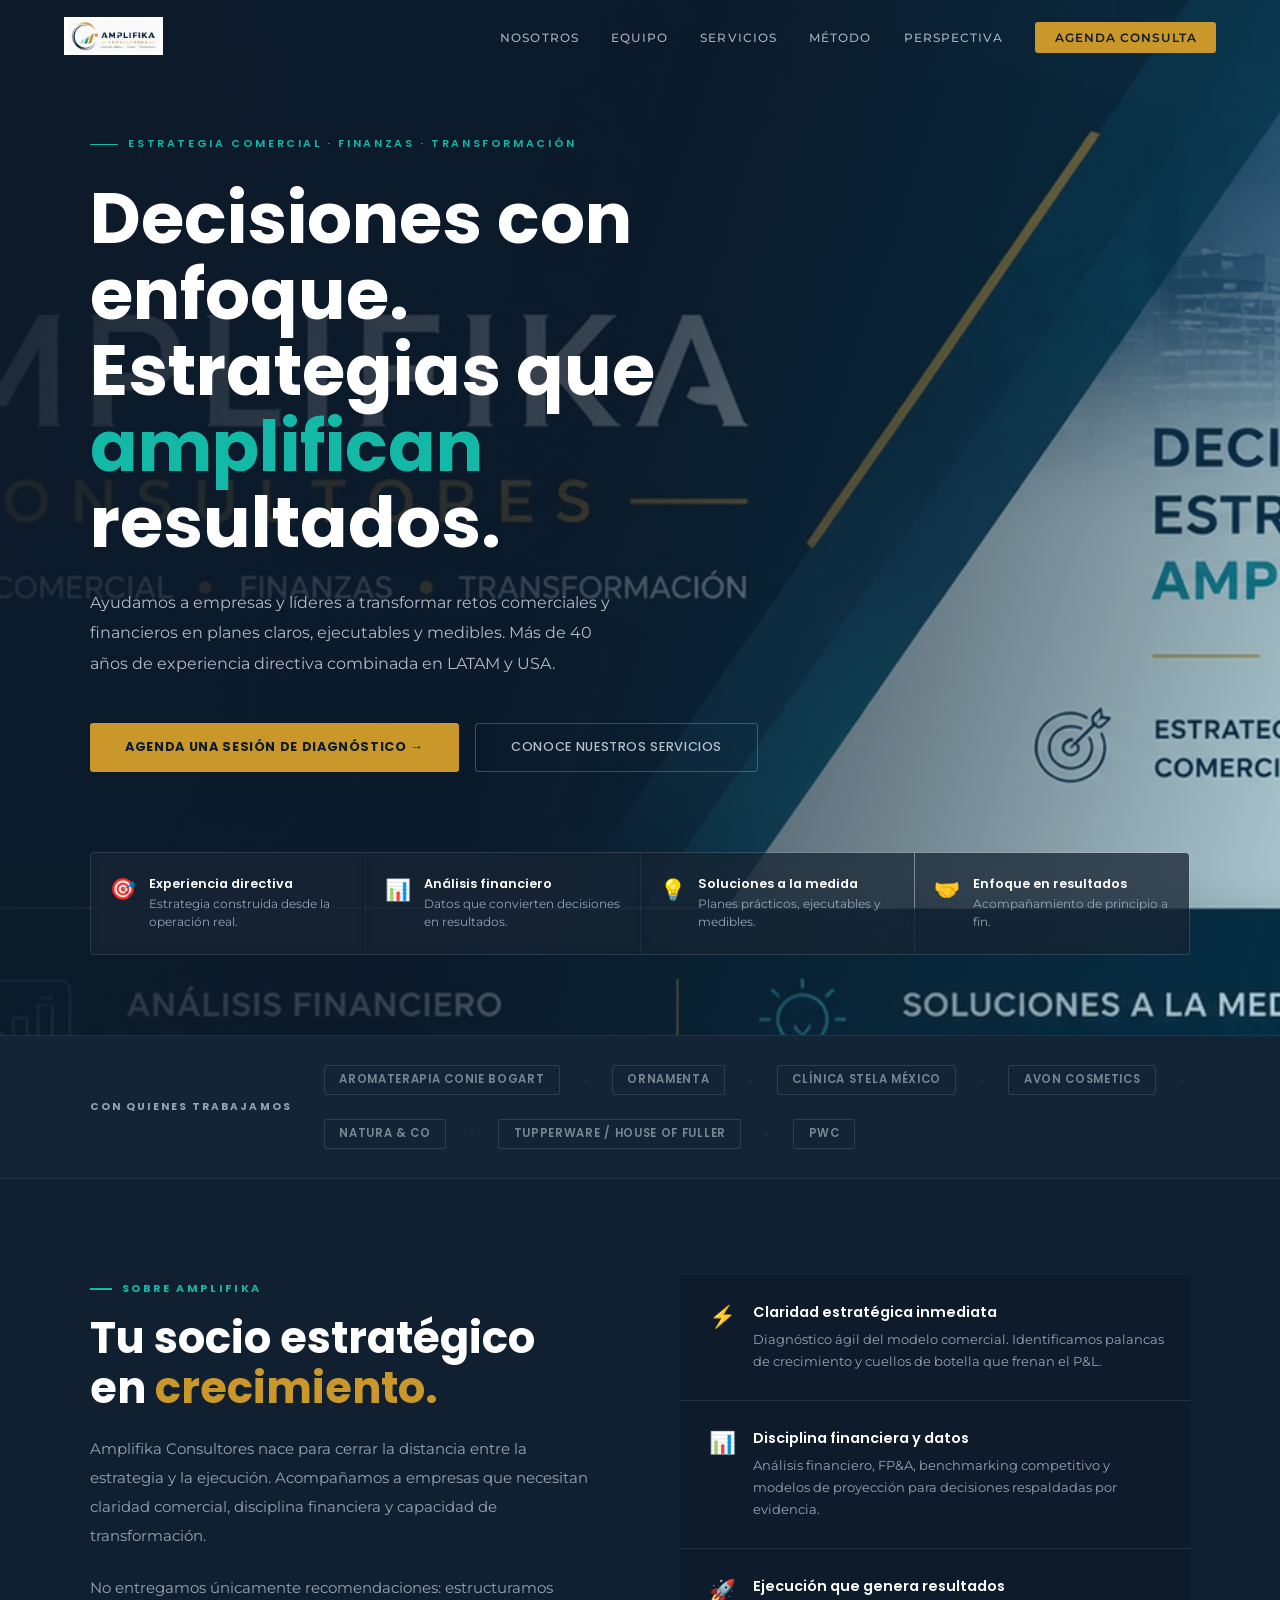
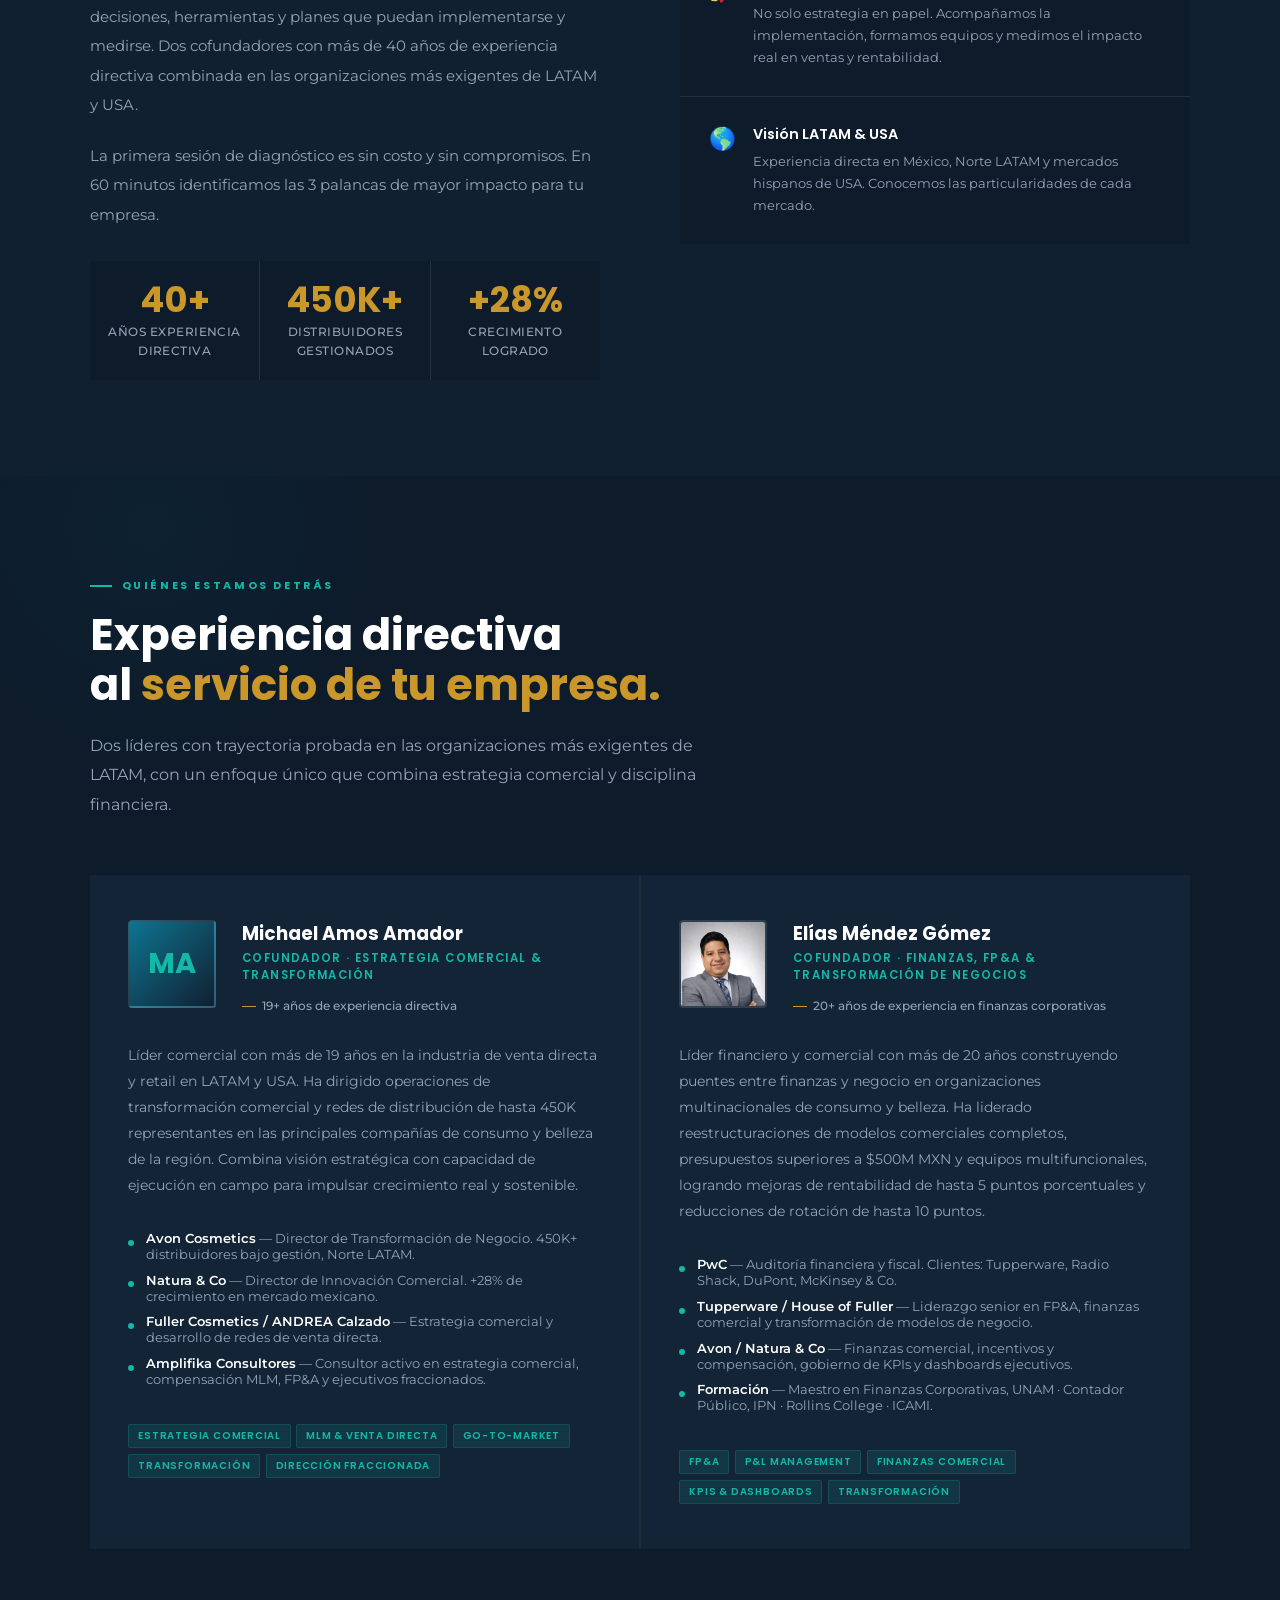
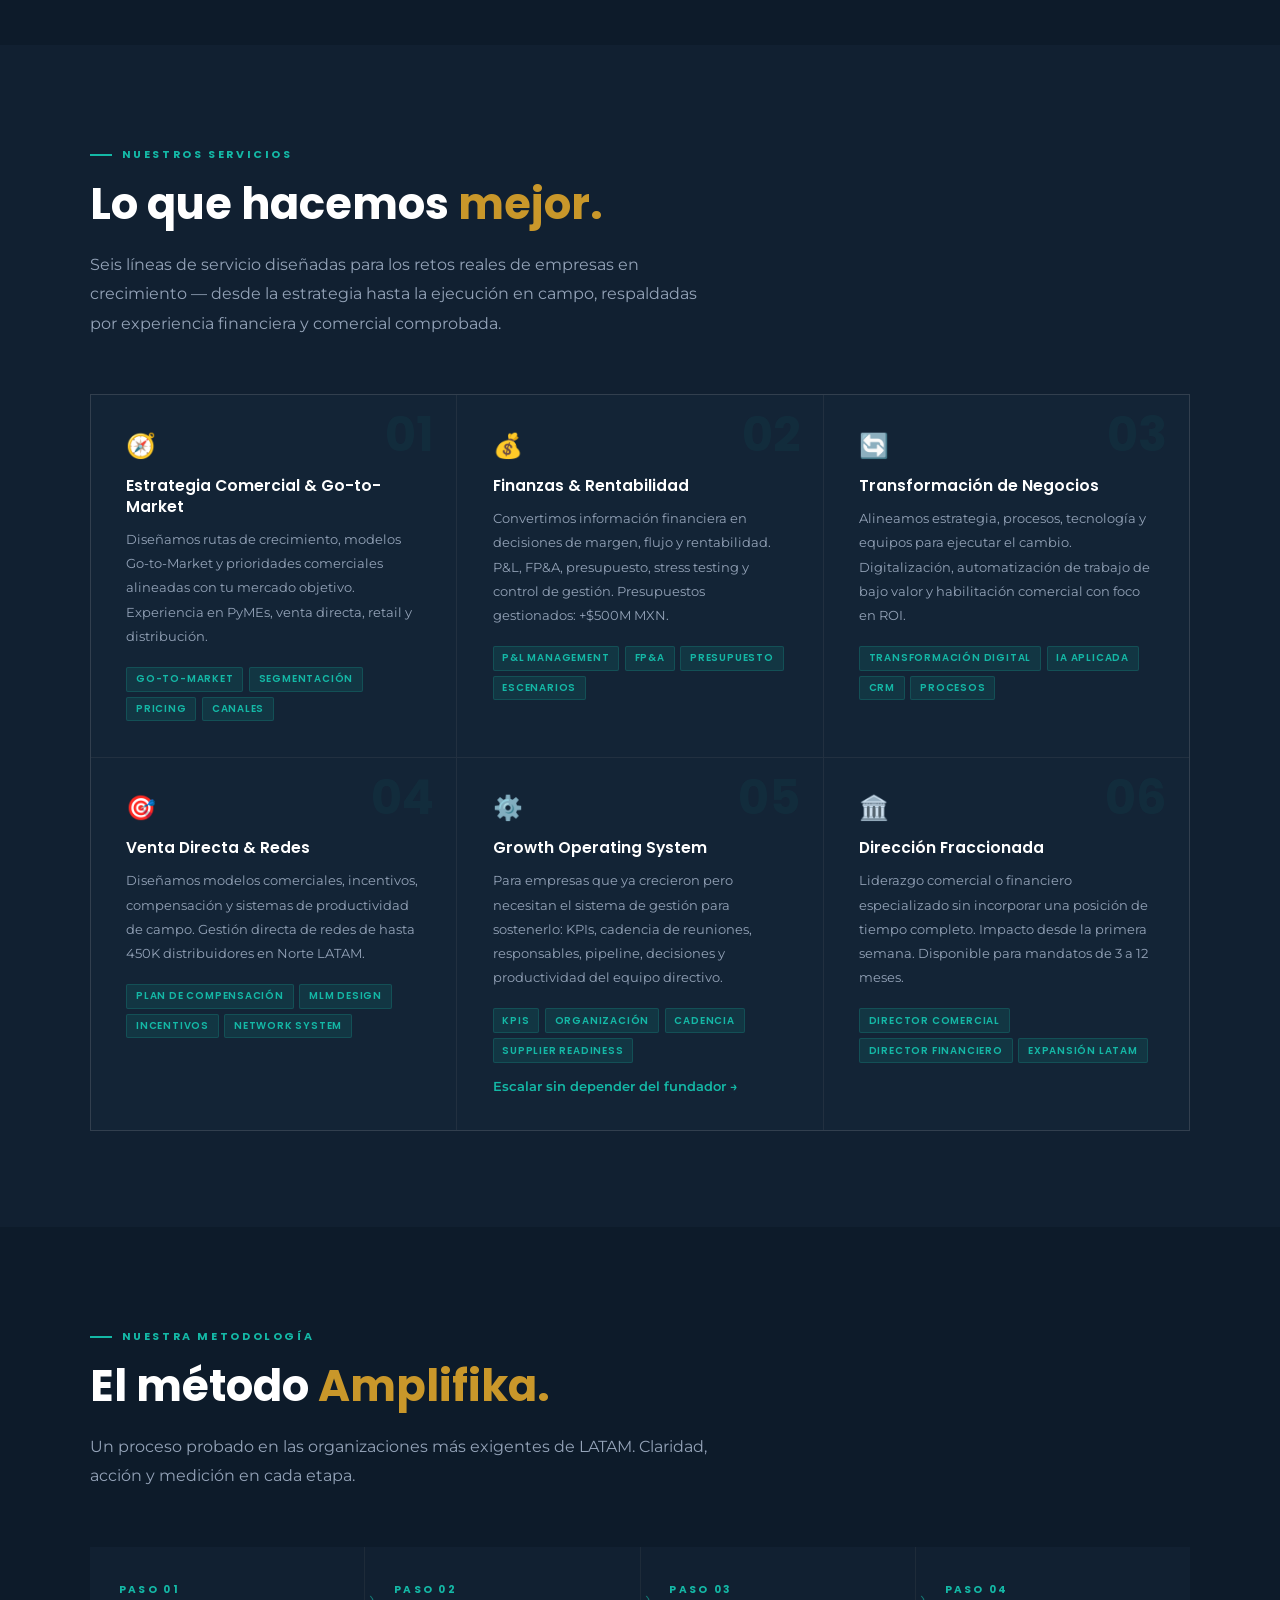
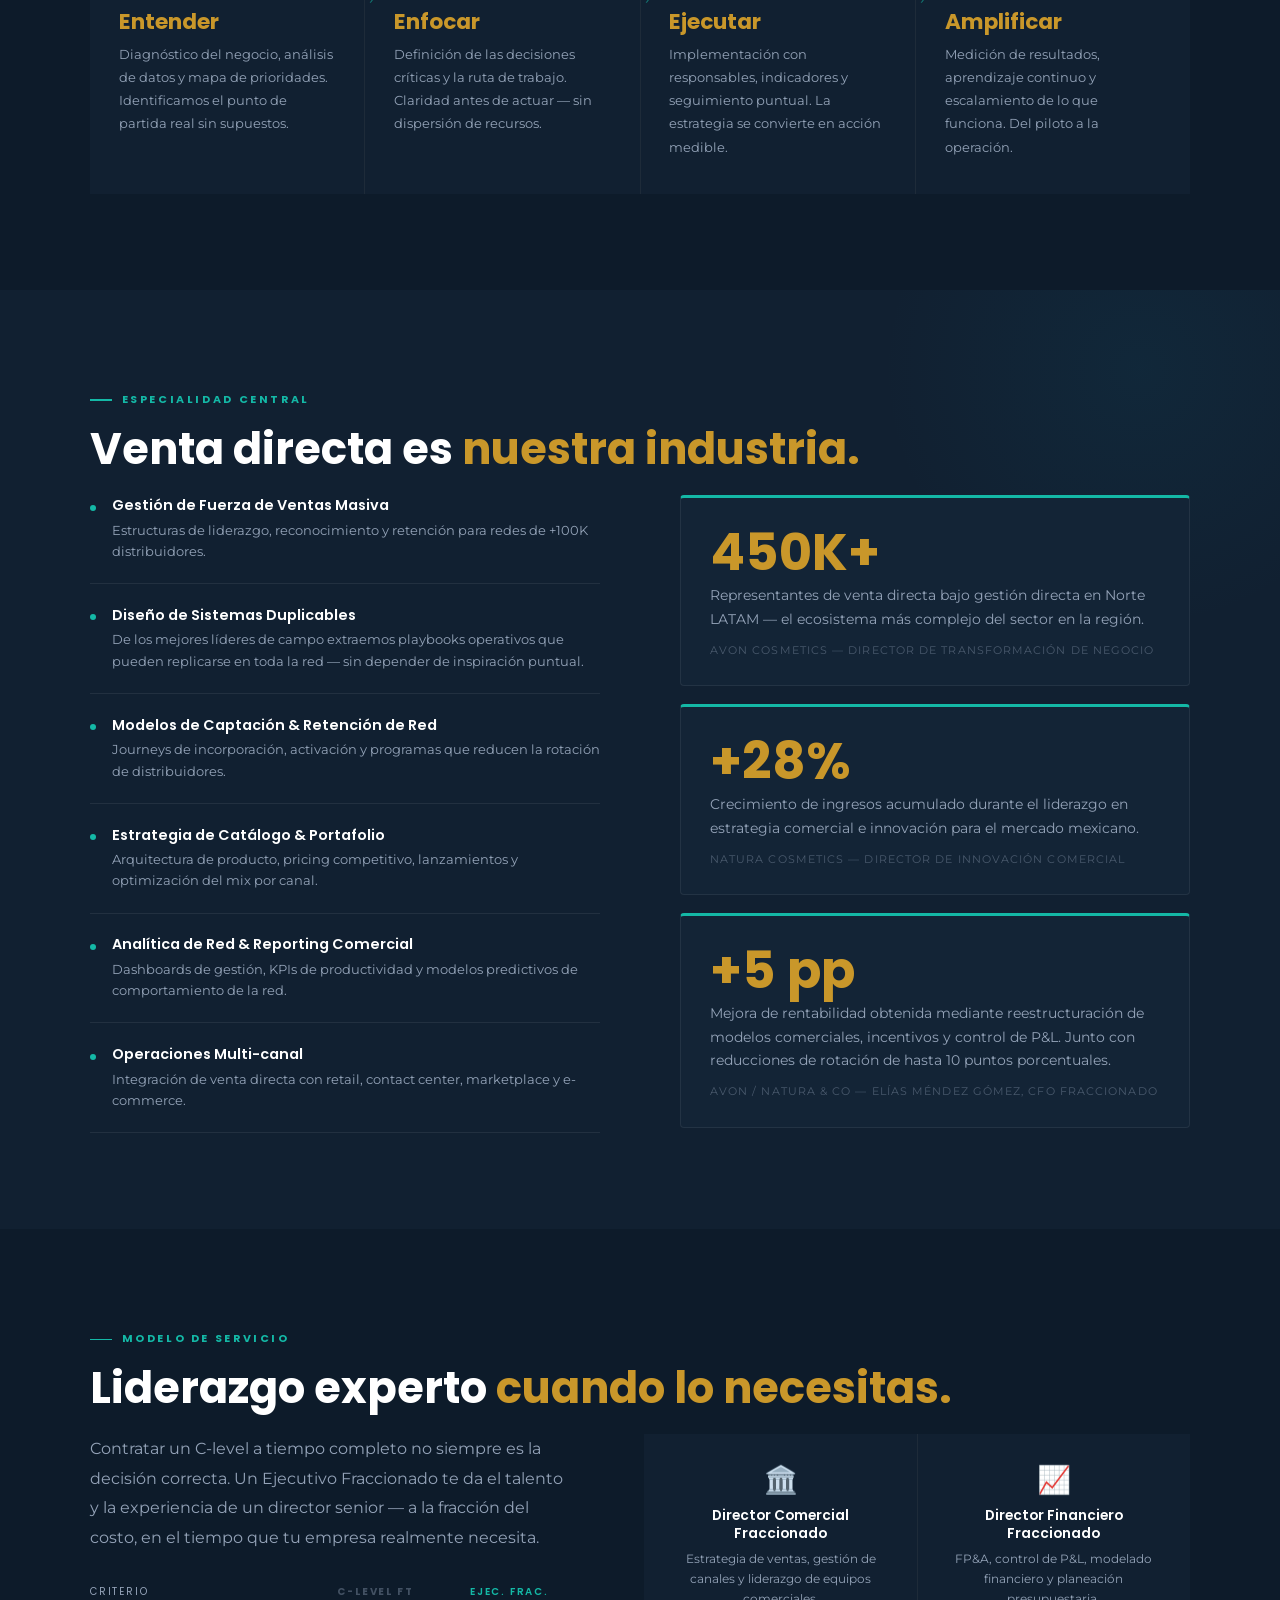
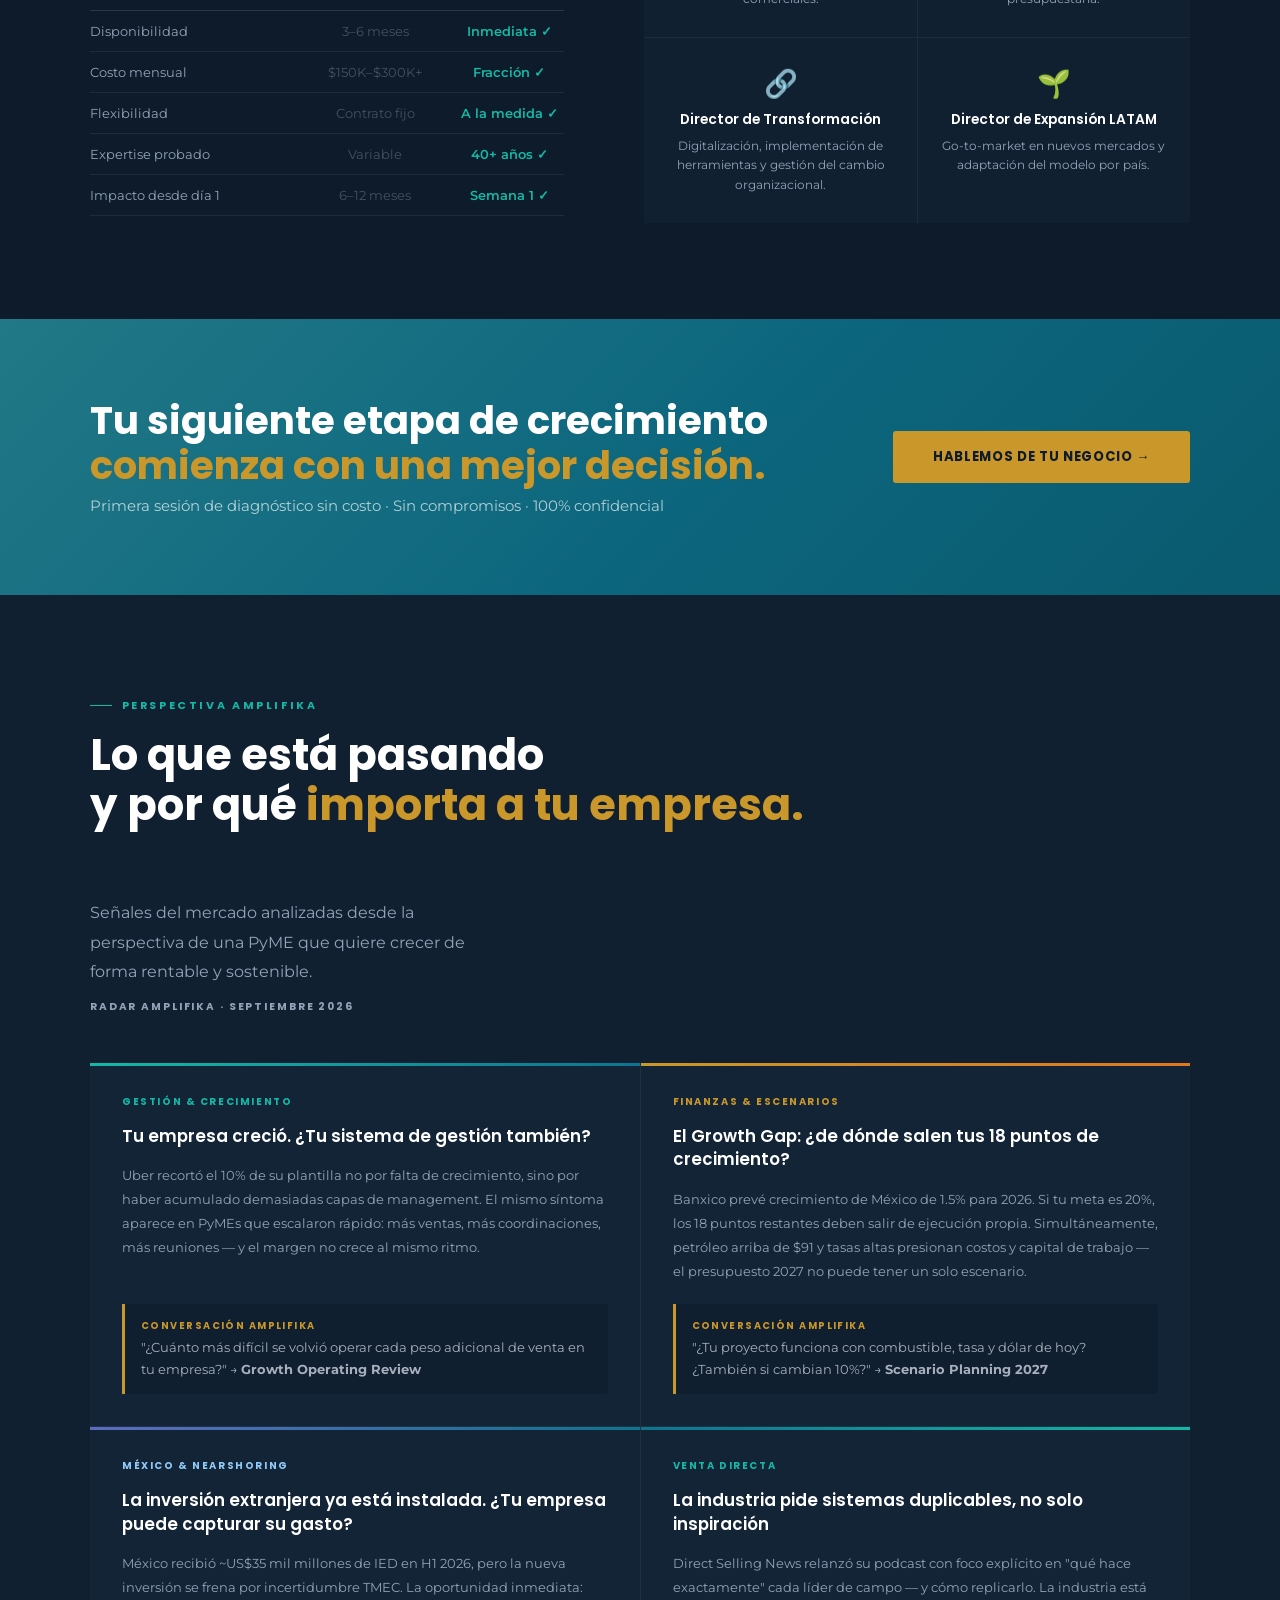
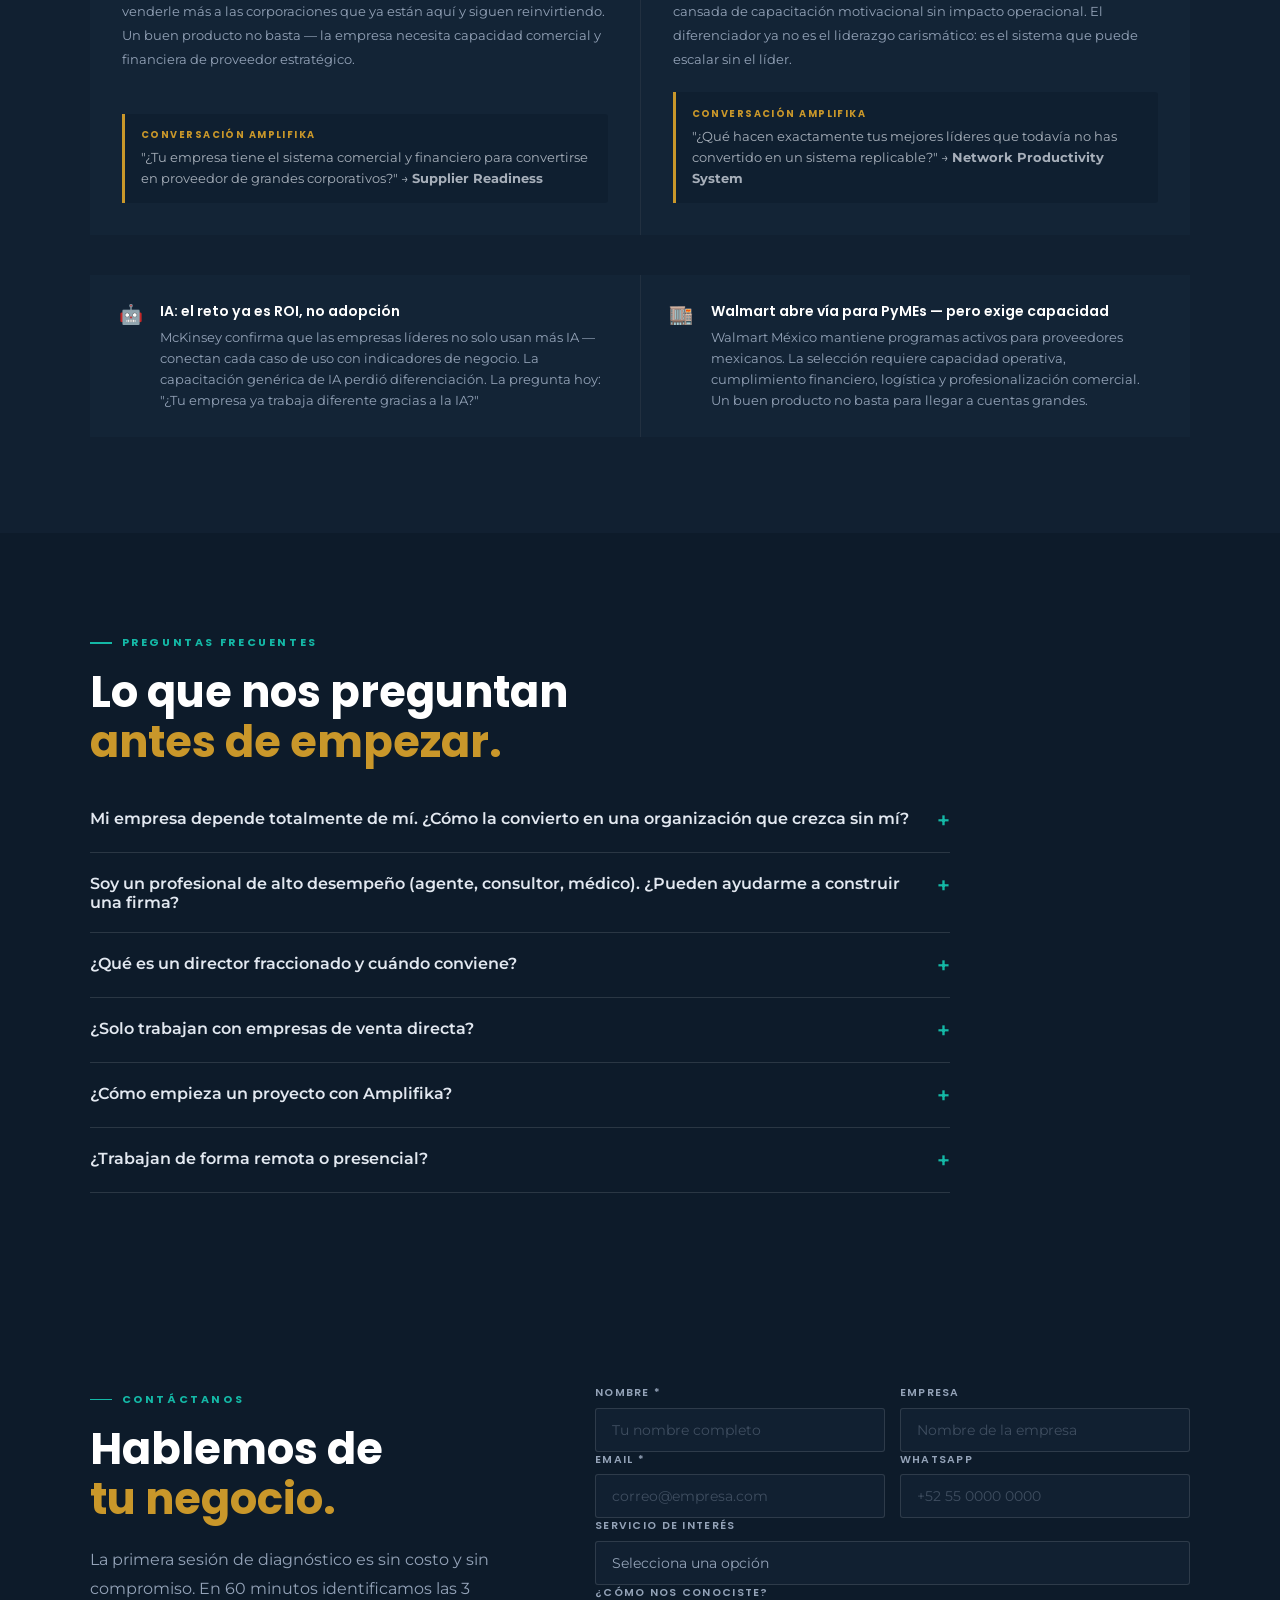
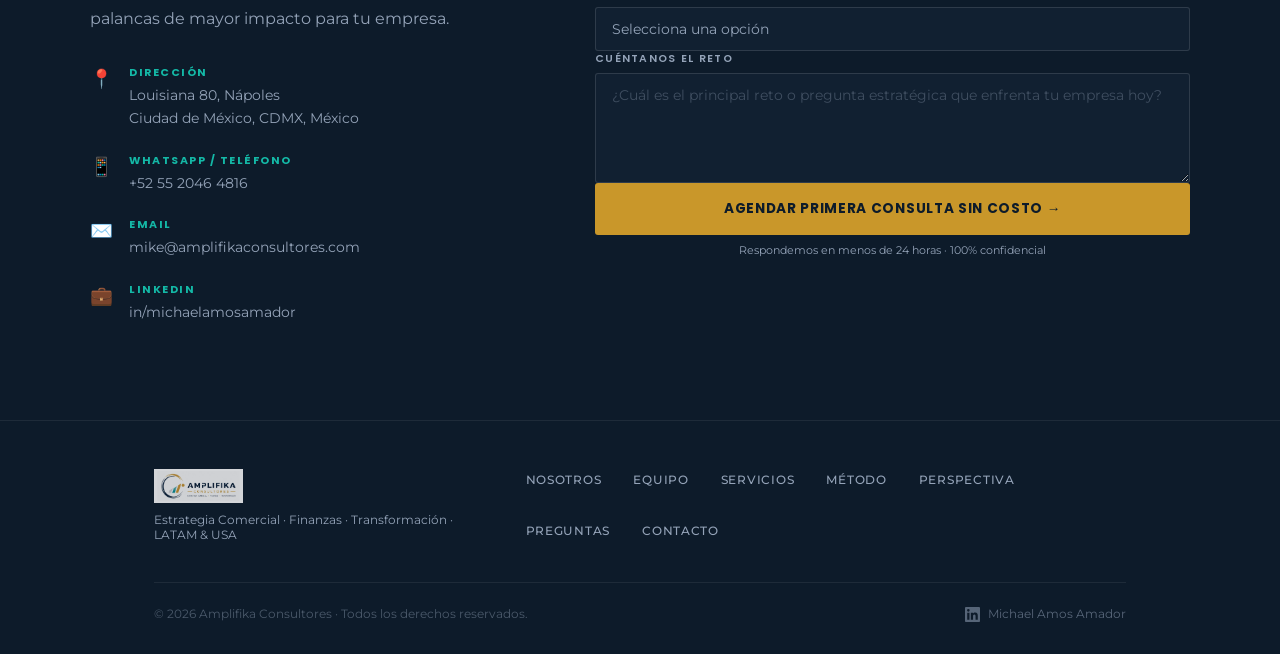
==== index.html @ b38654c3 "Página: escalar sin depender del fundador" ====
<!DOCTYPE html>
<html lang="es">
<head>
<meta charset="UTF-8">
<meta name="viewport" content="width=device-width, initial-scale=1.0">
<title>Amplifika Consultores | Estrategia comercial, finanzas y transformación</title>
<meta name="description" content="Consultoría de negocios para convertir retos comerciales y financieros en decisiones claras, planes ejecutables y resultados medibles. +40 años de experiencia directiva combinada.">
<meta name="author" content="Amplifika Consultores">
<link rel="canonical" href="https://www.amplifikate.com/">
<link rel="icon" type="image/x-icon" href="brand/favicon.ico">
<link rel="icon" type="image/png" sizes="32x32" href="brand/favicon-32.png">
<link rel="icon" type="image/png" sizes="48x48" href="brand/icon-48.png">
<link rel="apple-touch-icon" sizes="180x180" href="brand/icon-180.png">
<link rel="icon" type="image/png" sizes="192x192" href="brand/icon-192.png">
<link rel="icon" type="image/png" sizes="512x512" href="brand/icon-512.png">
<meta property="og:type" content="website">
<meta property="og:site_name" content="Amplifika Consultores">
<meta property="og:title" content="Amplifika Consultores | Estrategia comercial, finanzas y transformación">
<meta property="og:description" content="Consultoría de negocios para convertir retos comerciales y financieros en decisiones claras, planes ejecutables y resultados medibles.">
<meta property="og:url" content="https://www.amplifikate.com/">
<meta property="og:image" content="https://www.amplifikate.com/brand/og-amplifika-1200x630.jpg">
<meta property="og:image:width" content="1200">
<meta property="og:image:height" content="630">
<meta property="og:locale" content="es_MX">
<meta name="twitter:card" content="summary_large_image">
<meta name="twitter:title" content="Amplifika Consultores | Estrategia comercial, finanzas y transformación">
<meta name="twitter:description" content="Consultoría de negocios para convertir retos comerciales y financieros en decisiones claras, planes ejecutables y resultados medibles.">
<meta name="twitter:image" content="https://www.amplifikate.com/brand/social-share-amplifika-1200x627.jpg">
<link rel="preconnect" href="https://fonts.googleapis.com">
<link rel="preconnect" href="https://fonts.gstatic.com" crossorigin>
<link href="https://fonts.googleapis.com/css2?family=Poppins:wght@400;500;600;700&family=Montserrat:wght@300;400;500;600&display=swap" rel="stylesheet">

<style>
/* ══ VARIABLES ══ */
:root{
  --navy:#0D1B2A;--navy2:#112031;--card:#132436;
  --petroleo:#0E7490;--petroleo2:#0a5a6e;
  --turquesa:#14B8A6;--tdim:rgba(20,184,166,.12);
  --dorado:#C9972A;--dorado-l:#dba83a;
  --gris:#F1F5F9;--blanco:#FFFFFF;
  --text:#E2E8F0;--muted:#94A3B8;
  --border:rgba(255,255,255,.07);--border2:rgba(255,255,255,.12);
}

/* ══ RESET ══ */
*,*::before,*::after{margin:0;padding:0;box-sizing:border-box}
html{scroll-behavior:smooth}
body{font-family:'Montserrat',Arial,sans-serif;background:var(--navy);color:var(--text);overflow-x:hidden;-webkit-font-smoothing:antialiased}

/* ══ NAV ══ */
nav{position:fixed;top:0;left:0;right:0;z-index:100;padding:0 5%;display:flex;align-items:center;justify-content:space-between;height:72px;transition:background .4s,border-bottom .4s,box-shadow .4s}
nav.scrolled{background:rgba(13,27,42,.96);backdrop-filter:blur(14px);border-bottom:1px solid var(--border);box-shadow:0 4px 24px rgba(0,0,0,.25)}
.nav-logo{text-decoration:none;display:flex;align-items:center}
.nav-logo img{height:38px;width:auto;display:block}
.nav-links{display:flex;align-items:center;gap:2rem;list-style:none}
.nav-links a{color:rgba(226,232,240,.72);text-decoration:none;font-size:.75rem;font-weight:500;letter-spacing:.09em;text-transform:uppercase;transition:color .2s}
.nav-links a:hover,.nav-links a:focus{color:var(--turquesa);outline:none}
.nav-cta{background:var(--dorado)!important;color:var(--navy)!important;padding:.5rem 1.2rem!important;border-radius:3px;font-weight:600!important}
.nav-cta:hover{background:var(--dorado-l)!important;color:var(--navy)!important}
.hamburger{display:none;flex-direction:column;gap:5px;cursor:pointer;background:none;border:none;padding:6px}
.hamburger span{display:block;width:24px;height:1.5px;background:var(--text);transition:all .3s}
.mobile-menu{display:none;position:fixed;top:72px;left:0;right:0;background:rgba(13,27,42,.98);backdrop-filter:blur(16px);padding:1.5rem 5% 2rem;border-bottom:1px solid var(--border);z-index:99}
.mobile-menu.open{display:block}
.mobile-menu a{display:block;color:var(--muted);text-decoration:none;font-size:.85rem;letter-spacing:.08em;text-transform:uppercase;font-weight:500;padding:.9rem 0;border-bottom:1px solid var(--border);transition:color .2s}
.mobile-menu a:hover{color:var(--turquesa)}
.mobile-menu a.mcta{color:var(--turquesa);font-weight:600;border-bottom:none}

/* ══ HERO ══ */
#hero{min-height:100vh;display:flex;align-items:center;position:relative;overflow:hidden;padding:130px 5% 80px}
.hero-bg{position:absolute;inset:0;background-image:url('brand/hero-amplifika-1920x800.webp');background-size:cover;background-position:center 30%;background-repeat:no-repeat}
.hero-overlay{position:absolute;inset:0;background:linear-gradient(108deg,rgba(13,27,42,.95) 0%,rgba(13,27,42,.82) 45%,rgba(14,116,144,.28) 100%)}
.hero-content{position:relative;max-width:1100px;margin:0 auto;width:100%}
.hero-eyebrow{display:inline-flex;align-items:center;gap:.65rem;font-family:'Poppins',sans-serif;font-size:.68rem;font-weight:600;letter-spacing:.24em;text-transform:uppercase;color:var(--turquesa);margin-bottom:1.8rem;opacity:0;animation:fadeUp .8s .15s forwards}
.hero-eyebrow::before{content:'';display:block;width:28px;height:1.5px;background:var(--turquesa);flex-shrink:0}
h1{font-family:'Poppins',Arial,sans-serif;font-size:clamp(2.4rem,5.5vw,5.2rem);font-weight:700;line-height:1.08;color:var(--blanco);margin-bottom:1.6rem;max-width:800px;opacity:0;animation:fadeUp .9s .35s forwards}
h1 .accent{color:var(--turquesa)}
.hero-desc{max-width:540px;font-size:1.03rem;font-weight:400;color:rgba(226,232,240,.78);line-height:1.85;margin-bottom:2.8rem;opacity:0;animation:fadeUp .9s .55s forwards}
.hero-actions{display:flex;gap:1rem;flex-wrap:wrap;opacity:0;animation:fadeUp .9s .75s forwards}

/* ══ BOTONES ══ */
.btn-primary{display:inline-flex;align-items:center;gap:.4rem;background:var(--dorado);color:var(--navy);padding:.9rem 2.2rem;font-family:'Poppins',sans-serif;font-size:.8rem;font-weight:700;letter-spacing:.05em;text-transform:uppercase;text-decoration:none;border-radius:3px;border:none;cursor:pointer;transition:background .2s,transform .18s}
.btn-primary:hover,.btn-primary:focus{background:var(--dorado-l);transform:translateY(-2px);outline:none}
.btn-ghost{display:inline-flex;align-items:center;gap:.4rem;background:transparent;color:rgba(226,232,240,.8);padding:.9rem 2.2rem;font-family:'Poppins',sans-serif;font-size:.8rem;font-weight:500;letter-spacing:.05em;text-transform:uppercase;text-decoration:none;border:1px solid rgba(255,255,255,.22);border-radius:3px;transition:border-color .2s,color .2s,transform .18s}
.btn-ghost:hover,.btn-ghost:focus{border-color:var(--turquesa);color:var(--turquesa);transform:translateY(-2px);outline:none}

/* ══ VALUE STRIP ══ */
.value-strip{margin-top:5rem;display:grid;grid-template-columns:repeat(4,1fr);gap:1px;background:var(--border);border:1px solid var(--border);border-radius:4px;overflow:hidden;opacity:0;animation:fadeUp .9s .95s forwards}
.value-item{background:rgba(13,27,42,.72);backdrop-filter:blur(8px);padding:1.4rem 1.2rem;display:flex;align-items:flex-start;gap:.8rem}
.value-icon{font-size:1.3rem;flex-shrink:0;margin-top:1px}
.value-item h4{font-family:'Poppins',sans-serif;font-size:.8rem;font-weight:600;color:var(--blanco);margin-bottom:.2rem}
.value-item p{font-size:.73rem;font-weight:400;color:var(--muted);line-height:1.5}

/* ══ CLIENTS STRIP ══ */
.clients-strip{background:var(--card);border-top:1px solid var(--border);border-bottom:1px solid var(--border);padding:1.8rem 5%}
.clients-inner{max-width:1100px;margin:0 auto;display:flex;align-items:center;gap:2rem;flex-wrap:wrap}
.clients-label{font-family:'Poppins',sans-serif;font-size:.65rem;font-weight:700;letter-spacing:.2em;text-transform:uppercase;color:var(--muted);white-space:nowrap;flex-shrink:0}
.clients-list{display:flex;align-items:center;gap:1.5rem;flex-wrap:wrap;flex:1}
.client-chip{font-family:'Poppins',sans-serif;font-size:.72rem;font-weight:600;letter-spacing:.06em;color:rgba(226,232,240,.5);text-transform:uppercase;padding:.35rem .9rem;border:1px solid var(--border2);border-radius:2px;white-space:nowrap;transition:color .2s,border-color .2s}
.client-chip:hover{color:var(--turquesa);border-color:rgba(20,184,166,.4)}
.client-sep{color:var(--border2);flex-shrink:0}

/* ══ ANIMACIONES ══ */
@keyframes fadeUp{from{opacity:0;transform:translateY(22px)}to{opacity:1;transform:translateY(0)}}
.reveal{opacity:0;transform:translateY(18px);transition:opacity .65s ease,transform .65s ease}
.reveal.visible{opacity:1;transform:translateY(0)}
@media(prefers-reduced-motion:reduce){.reveal,h1,.hero-eyebrow,.hero-desc,.hero-actions,.value-strip{animation:none!important;opacity:1!important;transform:none!important;transition:none!important}}

/* ══ SECCIONES BASE ══ */
section{padding:6rem 5%}
.section-inner{max-width:1100px;margin:0 auto}
.section-label{display:inline-flex;align-items:center;gap:.6rem;font-family:'Poppins',sans-serif;font-size:.68rem;font-weight:700;letter-spacing:.24em;text-transform:uppercase;color:var(--turquesa);margin-bottom:1rem}
.section-label::before{content:'';display:block;width:22px;height:1.5px;background:var(--turquesa);flex-shrink:0}
h2{font-family:'Poppins',Arial,sans-serif;font-size:clamp(1.9rem,3.4vw,2.9rem);font-weight:700;color:var(--blanco);line-height:1.15;margin-bottom:1.3rem}
h2 em{font-style:normal;color:var(--dorado)}
h2 .accent{color:var(--turquesa)}
.section-intro{font-size:.97rem;font-weight:400;color:var(--muted);line-height:1.9;max-width:620px;margin-bottom:3.5rem}

/* ══ NOSOTROS ══ */
#nosotros{background:var(--navy2)}
.nosotros-grid{display:grid;grid-template-columns:1fr 1fr;gap:5rem;align-items:start}
.nosotros-left p{font-size:.96rem;font-weight:400;color:var(--muted);line-height:1.9;margin-bottom:1.4rem}
.stat-row{display:grid;grid-template-columns:repeat(3,1fr);gap:1px;background:var(--border);margin-top:2rem}
.stat-box{background:var(--navy);padding:1.3rem 1.1rem;text-align:center}
.stat-num{font-family:'Poppins',sans-serif;font-size:2.2rem;font-weight:700;color:var(--dorado);line-height:1;display:block;margin-bottom:.25rem}
.stat-desc{font-size:.73rem;font-weight:500;color:var(--muted);letter-spacing:.04em;text-transform:uppercase}
.nosotros-right{display:flex;flex-direction:column;gap:1px;background:var(--border)}
.pillar{background:var(--navy);padding:1.7rem 1.6rem;display:flex;gap:1.1rem;align-items:flex-start;transition:background .2s;border-left:3px solid transparent}
.pillar:hover{background:rgba(14,116,144,.07);border-left-color:var(--turquesa)}
.pillar-icon{font-size:1.35rem;flex-shrink:0;margin-top:1px}
.pillar h4{font-family:'Poppins',sans-serif;font-size:.9rem;font-weight:600;color:var(--blanco);margin-bottom:.3rem}
.pillar p{font-size:.82rem;font-weight:400;color:var(--muted);line-height:1.7}

/* ══ EQUIPO ══ */
#equipo{background:var(--navy);position:relative;overflow:hidden}
#equipo::before{content:'';position:absolute;top:-200px;left:-100px;width:500px;height:500px;background:radial-gradient(circle,rgba(14,116,144,.07) 0%,transparent 70%);pointer-events:none}
.equipo-grid{display:grid;grid-template-columns:1fr 1fr;gap:2px;background:var(--border)}
.founder-card{background:var(--card);padding:2.8rem 2.4rem;display:flex;flex-direction:column;gap:1.8rem;transition:background .3s}
.founder-card:hover{background:rgba(14,116,144,.06)}
.founder-top{display:flex;gap:1.6rem;align-items:flex-start}
.founder-photo{width:88px;height:88px;border-radius:4px;object-fit:cover;object-position:top center;flex-shrink:0;border:2px solid var(--border2)}
.founder-initials{width:88px;height:88px;border-radius:4px;flex-shrink:0;background:linear-gradient(135deg,var(--petroleo),var(--navy2));display:flex;align-items:center;justify-content:center;font-family:'Poppins',sans-serif;font-size:1.8rem;font-weight:700;color:var(--turquesa);border:2px solid var(--border2)}
.founder-id h3{font-family:'Poppins',sans-serif;font-size:1.15rem;font-weight:700;color:var(--blanco);margin-bottom:.2rem}
.founder-title{font-family:'Poppins',sans-serif;font-size:.72rem;font-weight:600;letter-spacing:.12em;text-transform:uppercase;color:var(--turquesa);margin-bottom:.5rem;display:block}
.founder-yrs{display:inline-flex;align-items:center;gap:.4rem;font-size:.73rem;font-weight:500;color:var(--muted)}
.founder-yrs::before{content:'';display:block;width:14px;height:1.5px;background:var(--dorado)}
.founder-bio{font-size:.88rem;font-weight:400;color:var(--muted);line-height:1.85}
.founder-tags{display:flex;flex-wrap:wrap;gap:.35rem}
.founder-exp{display:flex;flex-direction:column;gap:.6rem;margin-top:.2rem}
.exp-item{display:flex;align-items:flex-start;gap:.7rem;font-size:.82rem;color:var(--muted)}
.exp-dot{width:5px;height:5px;background:var(--turquesa);border-radius:50%;flex-shrink:0;margin-top:.45rem}
.exp-item strong{color:var(--blanco);font-weight:600}

/* ══ SERVICIOS ══ */
#servicios{background:var(--navy2)}
.servicios-grid{display:grid;grid-template-columns:repeat(3,1fr);gap:1px;background:var(--border);border:1px solid var(--border)}
.servicio-card{background:var(--card);padding:2.2rem;position:relative;overflow:hidden;transition:background .3s}
.servicio-card::after{content:'';position:absolute;bottom:0;left:0;width:100%;height:3px;background:linear-gradient(90deg,var(--petroleo),var(--turquesa));transform:scaleX(0);transform-origin:left;transition:transform .35s}
.servicio-card:hover{background:rgba(14,116,144,.06)}
.servicio-card:hover::after{transform:scaleX(1)}
.servicio-num{font-family:'Poppins',sans-serif;font-size:3rem;font-weight:700;color:rgba(20,184,166,.06);line-height:1;position:absolute;top:1rem;right:1.4rem;user-select:none}
.servicio-icon{font-size:1.5rem;margin-bottom:1rem}
.servicio-card h3{font-family:'Poppins',sans-serif;font-size:.97rem;font-weight:600;color:var(--blanco);margin-bottom:.6rem;line-height:1.35}
.servicio-card p{font-size:.84rem;font-weight:400;color:var(--muted);line-height:1.8;margin-bottom:1.2rem}
.servicio-tags{display:flex;flex-wrap:wrap;gap:.35rem}
.tag{font-family:'Poppins',sans-serif;font-size:.62rem;font-weight:600;letter-spacing:.08em;text-transform:uppercase;padding:.26rem .55rem;background:var(--tdim);border:1px solid rgba(20,184,166,.2);color:var(--turquesa);border-radius:2px}
.servicio-card.diff{background:rgba(14,116,144,.07);border:1px solid rgba(20,184,166,.18);display:flex;flex-direction:column;justify-content:center}
.servicio-card.diff h3{color:var(--turquesa);font-size:1.05rem}

/* ══ MÉTODO ══ */
#metodo{background:var(--navy)}
.metodo-steps{display:grid;grid-template-columns:repeat(4,1fr);gap:1px;background:var(--border);margin-top:.5rem}
.metodo-step{background:var(--navy2);padding:2.2rem 1.8rem;position:relative;transition:background .3s}
.metodo-step:hover{background:rgba(14,116,144,.07)}
.step-num{font-family:'Poppins',sans-serif;font-size:.65rem;font-weight:700;letter-spacing:.22em;color:var(--turquesa);text-transform:uppercase;margin-bottom:.75rem}
.metodo-step h3{font-family:'Poppins',sans-serif;font-size:1.35rem;font-weight:700;color:var(--dorado);margin-bottom:.55rem;line-height:1.1}
.metodo-step p{font-size:.83rem;font-weight:400;color:var(--muted);line-height:1.75}
.step-arrow{position:absolute;top:2.5rem;right:-10px;color:var(--turquesa);font-size:1.1rem;opacity:.6;z-index:1}
.metodo-step:last-child .step-arrow{display:none}

/* ══ VENTA DIRECTA ══ */
#venta-directa{background:var(--navy2);position:relative;overflow:hidden}
#venta-directa::before{content:'';position:absolute;top:-180px;right:-120px;width:520px;height:520px;background:radial-gradient(circle,rgba(14,116,144,.09) 0%,transparent 70%);pointer-events:none}
.vd-grid{display:grid;grid-template-columns:1fr 1fr;gap:5rem;align-items:start}
.vd-item{display:flex;align-items:flex-start;gap:1rem;padding:1.3rem 0;border-bottom:1px solid var(--border);transition:padding-left .2s}
.vd-item:hover{padding-left:.5rem}
.vd-item:first-child{padding-top:0}
.vd-dot{width:6px;height:6px;background:var(--turquesa);border-radius:50%;flex-shrink:0;margin-top:.6rem}
.vd-item h4{font-family:'Poppins',sans-serif;font-size:.9rem;font-weight:600;color:var(--blanco);margin-bottom:.22rem}
.vd-item p{font-size:.81rem;font-weight:400;color:var(--muted);line-height:1.65}
.vd-right{display:flex;flex-direction:column;gap:1.1rem}
.highlight-card{background:var(--card);border:1px solid var(--border);border-top:3px solid var(--turquesa);border-radius:4px;padding:1.8rem}
.highlight-card .big-num{font-family:'Poppins',sans-serif;font-size:3.2rem;font-weight:700;color:var(--dorado);line-height:1;display:block;margin-bottom:.4rem}
.highlight-card p{font-size:.85rem;font-weight:400;color:var(--muted);line-height:1.7}
.highlight-card .source{font-size:.68rem;letter-spacing:.1em;text-transform:uppercase;color:rgba(148,163,184,.42);margin-top:.75rem;display:block}

/* ══ FRACCIONADOS ══ */
#fraccionados{background:var(--navy)}
.frac-grid{display:grid;grid-template-columns:1fr 1.15fr;gap:5rem;align-items:start}
.frac-comparison{margin-top:2rem}
.comp-header{display:flex;align-items:center;padding-bottom:.6rem;border-bottom:1px solid var(--border2);font-family:'Poppins',sans-serif;font-size:.63rem;font-weight:700;letter-spacing:.18em;text-transform:uppercase;color:var(--muted)}
.comp-row{display:flex;align-items:center;padding:.75rem 0;border-bottom:1px solid var(--border);font-size:.82rem}
.comp-label{flex:1;color:var(--muted);font-weight:400}
.comp-header .comp-label{flex:1}
.comp-val{display:flex;gap:1.5rem}
.comp-val span:first-child{color:rgba(148,163,184,.4);width:110px;text-align:center}
.comp-val span:last-child{color:var(--turquesa);width:110px;text-align:center;font-weight:600}
.frac-cards{display:grid;grid-template-columns:1fr 1fr;gap:1px;background:var(--border)}
.frac-card{background:var(--navy2);padding:1.8rem 1.3rem;text-align:center;transition:background .2s}
.frac-card:hover{background:rgba(14,116,144,.07)}
.frac-icon{font-size:1.7rem;margin-bottom:.7rem;display:block}
.frac-card h4{font-family:'Poppins',sans-serif;font-size:.86rem;font-weight:600;color:var(--blanco);margin-bottom:.4rem;line-height:1.3}
.frac-card p{font-size:.77rem;font-weight:400;color:var(--muted);line-height:1.6}

/* ══ CTA BANNER ══ */
#cta{background:linear-gradient(135deg,var(--petroleo) 0%,var(--petroleo2) 100%);padding:5rem 5%;position:relative;overflow:hidden}
#cta::before{content:'';position:absolute;inset:0;background:linear-gradient(135deg,rgba(201,151,42,.1) 0%,transparent 55%)}
.cta-inner{max-width:1100px;margin:0 auto;display:flex;align-items:center;justify-content:space-between;gap:3rem;position:relative}
.cta-text h2{font-size:clamp(1.55rem,3vw,2.45rem);margin-bottom:.6rem;color:var(--blanco)}
.cta-text p{font-size:.91rem;font-weight:400;color:rgba(255,255,255,.68)}

/* ══ PERSPECTIVA DEL MERCADO ══ */
#perspectiva{background:var(--navy2)}
.perspectiva-intro{display:flex;align-items:flex-start;justify-content:space-between;gap:3rem;margin-bottom:3rem;flex-wrap:wrap}
.perspectiva-date{font-family:'Poppins',sans-serif;font-size:.65rem;font-weight:700;letter-spacing:.18em;text-transform:uppercase;color:var(--muted);margin-top:.3rem}
.radar-grid{display:grid;grid-template-columns:repeat(2,1fr);gap:1px;background:var(--border)}
.radar-card{background:var(--card);padding:2rem;display:flex;flex-direction:column;gap:1rem;transition:background .2s;position:relative;overflow:hidden}
.radar-card:hover{background:rgba(14,116,144,.06)}
.radar-card::before{content:'';position:absolute;top:0;left:0;width:100%;height:3px}
.radar-card.theme-crecimiento::before{background:linear-gradient(90deg,var(--turquesa),var(--petroleo))}
.radar-card.theme-finanzas::before{background:linear-gradient(90deg,var(--dorado),#e07820)}
.radar-card.theme-mexico::before{background:linear-gradient(90deg,#5c6bc0,var(--petroleo))}
.radar-card.theme-directa::before{background:linear-gradient(90deg,var(--petroleo),var(--turquesa))}
.radar-tag{font-family:'Poppins',sans-serif;font-size:.62rem;font-weight:700;letter-spacing:.16em;text-transform:uppercase;display:block}
.radar-card.theme-crecimiento .radar-tag{color:var(--turquesa)}
.radar-card.theme-finanzas .radar-tag{color:var(--dorado)}
.radar-card.theme-mexico .radar-tag{color:#90caf9}
.radar-card.theme-directa .radar-tag{color:var(--turquesa)}
.radar-card h3{font-family:'Poppins',sans-serif;font-size:1.05rem;font-weight:600;color:var(--blanco);line-height:1.4}
.radar-card p{font-size:.83rem;font-weight:400;color:var(--muted);line-height:1.8;flex:1}
.radar-conv{background:rgba(13,27,42,.5);border-left:3px solid var(--dorado);padding:.9rem 1rem;border-radius:0 3px 3px 0;margin-top:.3rem}
.radar-conv-label{font-family:'Poppins',sans-serif;font-size:.6rem;font-weight:700;letter-spacing:.15em;text-transform:uppercase;color:var(--dorado);margin-bottom:.3rem;display:block}
.radar-conv p{font-size:.8rem;font-weight:400;color:rgba(226,232,240,.72);line-height:1.65;margin:0}
.radar-bottom{margin-top:2.5rem;display:grid;grid-template-columns:1fr 1fr;gap:1px;background:var(--border)}
.radar-signal{background:var(--card);padding:1.6rem 1.8rem;display:flex;gap:1.1rem;align-items:flex-start}
.signal-icon{font-size:1.2rem;flex-shrink:0;margin-top:1px}
.radar-signal h4{font-family:'Poppins',sans-serif;font-size:.88rem;font-weight:600;color:var(--blanco);margin-bottom:.3rem}
.radar-signal p{font-size:.8rem;font-weight:400;color:var(--muted);line-height:1.65}

/* ══ CONTACTO ══ */
#contacto{background:var(--navy)}
.contacto-grid{display:grid;grid-template-columns:1fr 1.4fr;gap:5rem;align-items:start}
.contact-details{display:flex;flex-direction:column;gap:1.4rem;margin-top:2rem}
.contact-item{display:flex;gap:1rem;align-items:flex-start}
.ci-icon{font-size:1.15rem;margin-top:2px;flex-shrink:0}
.contact-item h5{font-family:'Poppins',sans-serif;font-size:.68rem;font-weight:700;letter-spacing:.14em;text-transform:uppercase;color:var(--turquesa);margin-bottom:.2rem}
.contact-item p,.contact-item a{font-size:.9rem;font-weight:400;color:var(--muted);text-decoration:none;line-height:1.6;transition:color .2s}
.contact-item a:hover{color:var(--turquesa)}
.contact-form{display:flex;flex-direction:column;gap:.9rem}
.form-row{display:grid;grid-template-columns:1fr 1fr;gap:.9rem}
.form-group{display:flex;flex-direction:column;gap:.4rem}
.form-group label{font-family:'Poppins',sans-serif;font-size:.67rem;font-weight:600;letter-spacing:.12em;text-transform:uppercase;color:var(--muted)}
.form-group input,.form-group select,.form-group textarea{background:var(--navy2);border:1px solid var(--border2);border-radius:3px;padding:.75rem 1rem;color:var(--text);font-family:'Montserrat',sans-serif;font-size:.9rem;font-weight:400;transition:border-color .2s,box-shadow .2s;outline:none;width:100%}
.form-group input:focus,.form-group select:focus,.form-group textarea:focus{border-color:var(--turquesa);box-shadow:0 0 0 3px rgba(20,184,166,.1)}
.form-group select{appearance:none;cursor:pointer;color:var(--muted)}
.form-group select option{background:var(--navy2);color:var(--text)}
.form-group textarea{resize:vertical;min-height:110px}
input::placeholder,textarea::placeholder{color:rgba(148,163,184,.35)}

/* ══ FOOTER ══ */
footer{background:var(--navy);border-top:1px solid var(--border)}
.footer-inner{max-width:1100px;margin:0 auto;padding:3rem 5% 2rem}
.footer-top{display:flex;align-items:flex-start;justify-content:space-between;gap:3rem;padding-bottom:2.5rem;border-bottom:1px solid var(--border);margin-bottom:1.5rem}
.footer-brand img{height:34px;width:auto;display:block;margin-bottom:.55rem;opacity:.82}
.footer-brand p{font-size:.75rem;font-weight:400;color:var(--muted)}
.footer-nav{display:flex;gap:2rem;list-style:none;flex-wrap:wrap}
.footer-nav a{color:var(--muted);text-decoration:none;font-size:.76rem;font-weight:500;letter-spacing:.06em;text-transform:uppercase;transition:color .2s}
.footer-nav a:hover{color:var(--turquesa)}
.footer-bottom{display:flex;align-items:center;justify-content:space-between;gap:1rem;flex-wrap:wrap}
.footer-copy{font-size:.73rem;color:rgba(148,163,184,.45)}
.footer-linkedin{display:flex;align-items:center;gap:.5rem;font-size:.73rem;color:rgba(148,163,184,.55);text-decoration:none;transition:color .2s}
.footer-linkedin:hover{color:var(--turquesa)}

/* ══ RESPONSIVE ══ */
@media(max-width:960px){
  .nav-links{display:none}
  .hamburger{display:flex}
  .nosotros-grid,.vd-grid,.frac-grid,.contacto-grid{grid-template-columns:1fr;gap:3rem}
  .servicios-grid{grid-template-columns:1fr 1fr}
  .metodo-steps{grid-template-columns:1fr 1fr}
  .value-strip{grid-template-columns:1fr 1fr}
  .equipo-grid{grid-template-columns:1fr}
  .radar-grid{grid-template-columns:1fr}
  .radar-bottom{grid-template-columns:1fr}
  .step-arrow{display:none}
}
@media(max-width:620px){
  section{padding:4rem 5%}
  h1{font-size:clamp(2rem,8vw,3rem)}
  .servicios-grid{grid-template-columns:1fr}
  .metodo-steps{grid-template-columns:1fr}
  .value-strip{grid-template-columns:1fr}
  .form-row{grid-template-columns:1fr}
  .frac-cards{grid-template-columns:1fr}
  .cta-inner{flex-direction:column;text-align:center}
  .footer-top{flex-direction:column}
  .footer-nav{gap:1rem}
  .comp-val span{width:75px!important;font-size:.73rem}
  .stat-row{grid-template-columns:1fr 1fr 1fr}
  .perspectiva-intro{gap:1.5rem}
  .founder-top{flex-direction:column}
  .founder-photo,.founder-initials{width:72px;height:72px}
}
.amp-faq-list{max-width:860px}
.amp-faq-list details{border-bottom:1px solid var(--border2);padding:1.3rem 0}
.amp-faq-list summary{cursor:pointer;font-weight:600;font-size:1rem;list-style:none;display:flex;justify-content:space-between;gap:1rem;color:var(--text)}
.amp-faq-list summary::-webkit-details-marker{display:none}
.amp-faq-list summary::after{content:"+";color:var(--turquesa);font-size:1.4rem;line-height:1;flex-shrink:0}
.amp-faq-list details[open] summary::after{content:"–"}
.amp-faq-list details p{margin:.8rem 0 0;color:var(--muted);line-height:1.7;font-size:.92rem}
</style>
<script type="application/ld+json">
{
  "@context": "https://schema.org",
  "@graph": [
    {
      "@type": "ProfessionalService",
      "@id": "https://www.amplifikate.com/#org",
      "name": "Amplifika Consultores",
      "alternateName": ["Amplifika", "Amplifikate"],
      "url": "https://www.amplifikate.com/",
      "logo": "https://www.amplifikate.com/brand/logo-amplifika-horizontal-light.png",
      "image": "https://www.amplifikate.com/brand/og-amplifika-1200x630.jpg",
      "slogan": "Decisiones que amplifican tu negocio",
      "description": "Consultoría en estrategia comercial, finanzas y transformación de negocios para PyMEs, empresas familiares, firmas de servicios profesionales y compañías de venta directa en México, LATAM y USA. Directores comerciales y financieros fraccionados.",
      "email": "mike@amplifikaconsultores.com",
      "telephone": "+52 55 2046 4816",
      "priceRange": "$$$",
      "address": {
        "@type": "PostalAddress",
        "streetAddress": "Louisiana 80, Col. Nápoles",
        "addressLocality": "Ciudad de México",
        "addressRegion": "CDMX",
        "addressCountry": "MX"
      },
      "areaServed": [
        {"@type": "Country", "name": "México"},
        {"@type": "Place", "name": "Latinoamérica"},
        {"@type": "Country", "name": "Estados Unidos"}
      ],
      "knowsLanguage": ["es", "en"],
      "founder": [
        {"@id": "https://www.amplifikate.com/#mike"},
        {"@id": "https://www.amplifikate.com/#elias"}
      ],
      "sameAs": [
        "https://www.linkedin.com/in/michaelamosamador"
      ],
      "knowsAbout": [
        "Estrategia comercial", "Go-to-Market", "Planeación financiera", "FP&A",
        "Rentabilidad y P&L", "Transformación de negocios", "Institucionalización de empresas",
        "Escalar un negocio sin depender del fundador", "Venta directa", "Multinivel",
        "Planes de compensación", "Ejecutivos fraccionados", "KPIs y sistemas de gestión"
      ],
      "hasOfferCatalog": {
        "@type": "OfferCatalog",
        "name": "Servicios de Amplifika Consultores",
        "itemListElement": [
          {"@type": "Offer", "itemOffered": {"@type": "Service", "name": "Estrategia Comercial y Go-to-Market", "description": "Rutas de crecimiento, segmentación, pricing, canales y prioridades comerciales."}},
          {"@type": "Offer", "itemOffered": {"@type": "Service", "name": "Finanzas y Rentabilidad", "description": "P&L, FP&A, presupuesto, escenarios y control de gestión."}},
          {"@type": "Offer", "itemOffered": {"@type": "Service", "name": "Transformación de Negocios", "description": "Procesos, tecnología, CRM e IA aplicada con foco en ROI."}},
          {"@type": "Offer", "itemOffered": {"@type": "Service", "name": "Venta Directa y Redes", "description": "Modelos comerciales, compensación, incentivos, captación y retención de distribuidores."}},
          {"@type": "Offer", "itemOffered": {"@type": "Service", "name": "Growth Operating System", "description": "Sistema de gestión para empresas que crecieron y necesitan dejar de depender del fundador: KPIs, cadencia, responsables y organización."}},
          {"@type": "Offer", "itemOffered": {"@type": "Service", "name": "Dirección Fraccionada", "description": "Director Comercial, Financiero, de Transformación o de Expansión LATAM por 3 a 12 meses."}}
        ]
      }
    },
    {
      "@type": "Person",
      "@id": "https://www.amplifikate.com/#mike",
      "name": "Michael Amos Amador",
      "jobTitle": "Cofundador · Estrategia Comercial y Transformación",
      "worksFor": {"@id": "https://www.amplifikate.com/#org"},
      "image": "https://www.amplifikate.com/brand/mike-amos.jpg",
      "sameAs": ["https://www.linkedin.com/in/michaelamosamador"],
      "knowsAbout": ["Venta directa", "Estrategia comercial", "Transformación de negocios", "Dirección comercial fraccionada"]
    },
    {
      "@type": "Person",
      "@id": "https://www.amplifikate.com/#elias",
      "name": "Elías Méndez Gómez",
      "jobTitle": "Cofundador · Finanzas, FP&A y Transformación",
      "worksFor": {"@id": "https://www.amplifikate.com/#org"},
      "image": "https://www.amplifikate.com/brand/elias-mendez.jpg",
      "alumniOf": [
        {"@type": "CollegeOrUniversity", "name": "Universidad Nacional Autónoma de México (UNAM)"},
        {"@type": "CollegeOrUniversity", "name": "Instituto Politécnico Nacional (IPN)"}
      ],
      "knowsAbout": ["FP&A", "Finanzas corporativas", "P&L", "Dirección financiera fraccionada"]
    },
    {
      "@type": "FAQPage",
      "@id": "https://www.amplifikate.com/#faq",
      "mainEntity": [
        {"@type": "Question", "name": "Mi empresa depende totalmente de mí. ¿Cómo la convierto en una organización que crezca sin mí?",
         "acceptedAnswer": {"@type": "Answer", "text": "Empezamos por identificar qué decisiones, clientes y procesos pasan hoy por el fundador. Después diseñamos el modelo objetivo: estructura, roles, procesos, metodología propia, indicadores y modelo comercial, y acompañamos la transición por etapas para que la empresa gane autonomía sin perder resultados. Es el núcleo de nuestro Growth Operating System."}},
        {"@type": "Question", "name": "Soy un profesional de alto desempeño (agente, consultor, médico). ¿Pueden ayudarme a construir una firma?",
         "acceptedAnswer": {"@type": "Answer", "text": "Sí. Trabajamos con profesionales y despachos que quieren pasar de práctica individual a firma: definimos portafolio de servicios y líneas de negocio, metodología propia, proceso comercial, equipo, P&L y plan de crecimiento."}},
        {"@type": "Question", "name": "¿Qué es un director fraccionado y cuándo conviene?",
         "acceptedAnswer": {"@type": "Answer", "text": "Es un director comercial o financiero senior que trabaja con tu empresa unos días por semana o por mes, durante 3 a 12 meses. Conviene cuando necesitas experiencia de nivel director para una etapa concreta —crecimiento, reestructura, expansión— sin el costo ni el compromiso de una posición de tiempo completo."}},
        {"@type": "Question", "name": "¿Solo trabajan con empresas de venta directa?",
         "acceptedAnswer": {"@type": "Answer", "text": "No. La venta directa es nuestra especialidad más profunda, pero trabajamos con PyMEs, empresas familiares, clínicas, despachos, firmas de servicios profesionales, distribuidoras y marcas de consumo en México, LATAM y USA."}},
        {"@type": "Question", "name": "¿Cómo empieza un proyecto con Amplifika?",
         "acceptedAnswer": {"@type": "Answer", "text": "Con una sesión de diagnóstico sin costo de 60 minutos donde identificamos las tres palancas de mayor impacto. Si hay un proyecto, proponemos alcance, entregables, tiempos y honorarios por escrito."}},
        {"@type": "Question", "name": "¿Trabajan de forma remota o presencial?",
         "acceptedAnswer": {"@type": "Answer", "text": "Ambas. Tenemos base en Ciudad de México y trabajamos de forma remota con clientes en todo México, LATAM y mercados hispanos de USA, con sesiones presenciales cuando el proyecto lo requiere."}}
      ]
    }
  ]
}
</script>
</head>

<body>

<!-- ══ NAVBAR ══ -->
<nav id="navbar" role="navigation" aria-label="Navegación principal">
  <a href="#hero" class="nav-logo" aria-label="Amplifika Consultores — Inicio">
    <picture>
      <source srcset="brand/logo-amplifika-horizontal-light.webp" type="image/webp">
      <img src="brand/logo-amplifika-horizontal-light.png" alt="Amplifika Consultores" height="38">
    </picture>
  </a>
  <ul class="nav-links">
    <li><a href="#nosotros">Nosotros</a></li>
    <li><a href="#equipo">Equipo</a></li>
    <li><a href="#servicios">Servicios</a></li>
    <li><a href="#metodo">Método</a></li>
    <li><a href="#perspectiva">Perspectiva</a></li>
    <li><a href="#contacto" class="nav-cta">Agenda consulta</a></li>
  </ul>
  <button class="hamburger" id="hamburger" aria-label="Abrir menú" aria-expanded="false" aria-controls="mobileMenu">
    <span></span><span></span><span></span>
  </button>
</nav>

<div class="mobile-menu" id="mobileMenu" role="navigation" aria-label="Menú móvil">
  <a href="#nosotros" onclick="closeMobile()">Nosotros</a>
  <a href="#equipo" onclick="closeMobile()">El equipo</a>
  <a href="#servicios" onclick="closeMobile()">Servicios</a>
  <a href="#metodo" onclick="closeMobile()">Método</a>
  <a href="#venta-directa" onclick="closeMobile()">Venta Directa</a>
  <a href="#fraccionados" onclick="closeMobile()">Ejec. Fraccionados</a>
  <a href="#perspectiva" onclick="closeMobile()">Perspectiva</a>
  <a href="#faq" onclick="closeMobile()">Preguntas frecuentes</a>
  <a href="#contacto" onclick="closeMobile()" class="mcta">Agenda consulta →</a>
</div>


<!-- ══ HERO ══ -->
<section id="hero" aria-label="Sección principal">
  <div class="hero-bg" role="img" aria-label="Ciudad de negocios"></div>
  <div class="hero-overlay" aria-hidden="true"></div>
  <div class="hero-content">
    <div class="hero-eyebrow" aria-hidden="true">Estrategia Comercial · Finanzas · Transformación</div>
    <h1>Decisiones con enfoque.<br>Estrategias que <span class="accent">amplifican</span> resultados.</h1>
    <p class="hero-desc">Ayudamos a empresas y líderes a transformar retos comerciales y financieros en planes claros, ejecutables y medibles. Más de 40 años de experiencia directiva combinada en LATAM y USA.</p>
    <div class="hero-actions">
      <a href="#contacto" class="btn-primary">Agenda una sesión de diagnóstico →</a>
      <a href="#servicios" class="btn-ghost">Conoce nuestros servicios</a>
    </div>
    <div class="value-strip" aria-label="Propuesta de valor">
      <div class="value-item"><span class="value-icon" aria-hidden="true">🎯</span><div><h4>Experiencia directiva</h4><p>Estrategia construida desde la operación real.</p></div></div>
      <div class="value-item"><span class="value-icon" aria-hidden="true">📊</span><div><h4>Análisis financiero</h4><p>Datos que convierten decisiones en resultados.</p></div></div>
      <div class="value-item"><span class="value-icon" aria-hidden="true">💡</span><div><h4>Soluciones a la medida</h4><p>Planes prácticos, ejecutables y medibles.</p></div></div>
      <div class="value-item"><span class="value-icon" aria-hidden="true">🤝</span><div><h4>Enfoque en resultados</h4><p>Acompañamiento de principio a fin.</p></div></div>
    </div>
  </div>
</section>

<!-- ══ CLIENTS STRIP ══ -->
<div class="clients-strip" role="complementary" aria-label="Clientes que han confiado en Amplifika">
  <div class="clients-inner">
    <span class="clients-label">Con quienes trabajamos</span>
    <div class="clients-list">
      <span class="client-chip">Aromaterapia Conie Bogart</span>
      <span class="client-sep" aria-hidden="true">·</span>
      <span class="client-chip">Ornamenta</span>
      <span class="client-sep" aria-hidden="true">·</span>
      <span class="client-chip">Clínica Stela México</span>
      <span class="client-sep" aria-hidden="true">·</span>
      <span class="client-chip">Avon Cosmetics</span>
      <span class="client-sep" aria-hidden="true">·</span>
      <span class="client-chip">Natura &amp; Co</span>
      <span class="client-sep" aria-hidden="true">·</span>
      <span class="client-chip">Tupperware / House of Fuller</span>
      <span class="client-sep" aria-hidden="true">·</span>
      <span class="client-chip">PwC</span>
    </div>
  </div>
</div>


<!-- ══ NOSOTROS ══ -->
<section id="nosotros">
  <div class="section-inner">
    <div class="nosotros-grid">
      <div class="nosotros-left reveal">
        <div class="section-label">Sobre Amplifika</div>
        <h2>Tu socio estratégico<br>en <em>crecimiento.</em></h2>
        <p>Amplifika Consultores nace para cerrar la distancia entre la estrategia y la ejecución. Acompañamos a empresas que necesitan claridad comercial, disciplina financiera y capacidad de transformación.</p>
        <p>No entregamos únicamente recomendaciones: estructuramos decisiones, herramientas y planes que puedan implementarse y medirse. Dos cofundadores con más de 40 años de experiencia directiva combinada en las organizaciones más exigentes de LATAM y USA.</p>
        <p>La primera sesión de diagnóstico es sin costo y sin compromisos. En 60 minutos identificamos las 3 palancas de mayor impacto para tu empresa.</p>
        <div class="stat-row">
          <div class="stat-box"><span class="stat-num">40+</span><span class="stat-desc">Años experiencia directiva</span></div>
          <div class="stat-box"><span class="stat-num">450K+</span><span class="stat-desc">Distribuidores gestionados</span></div>
          <div class="stat-box"><span class="stat-num">+28%</span><span class="stat-desc">Crecimiento logrado</span></div>
        </div>
      </div>
      <div class="nosotros-right reveal">
        <div class="pillar"><span class="pillar-icon" aria-hidden="true">⚡</span><div><h4>Claridad estratégica inmediata</h4><p>Diagnóstico ágil del modelo comercial. Identificamos palancas de crecimiento y cuellos de botella que frenan el P&amp;L.</p></div></div>
        <div class="pillar"><span class="pillar-icon" aria-hidden="true">📊</span><div><h4>Disciplina financiera y datos</h4><p>Análisis financiero, FP&amp;A, benchmarking competitivo y modelos de proyección para decisiones respaldadas por evidencia.</p></div></div>
        <div class="pillar"><span class="pillar-icon" aria-hidden="true">🚀</span><div><h4>Ejecución que genera resultados</h4><p>No solo estrategia en papel. Acompañamos la implementación, formamos equipos y medimos el impacto real en ventas y rentabilidad.</p></div></div>
        <div class="pillar"><span class="pillar-icon" aria-hidden="true">🌎</span><div><h4>Visión LATAM &amp; USA</h4><p>Experiencia directa en México, Norte LATAM y mercados hispanos de USA. Conocemos las particularidades de cada mercado.</p></div></div>
      </div>
    </div>
  </div>
</section>


<!-- ══ EQUIPO ══ -->
<section id="equipo">
  <div class="section-inner">
    <div class="section-label reveal">Quiénes estamos detrás</div>
    <h2 class="reveal">Experiencia directiva<br>al <em>servicio de tu empresa.</em></h2>
    <p class="section-intro reveal">Dos líderes con trayectoria probada en las organizaciones más exigentes de LATAM, con un enfoque único que combina estrategia comercial y disciplina financiera.</p>

    <div class="equipo-grid reveal">

      <!-- MIKE -->
      <div class="founder-card">
        <div class="founder-top">
          <div class="founder-initials" aria-hidden="true">MA</div>
          <div class="founder-id">
            <h3>Michael Amos Amador</h3>
            <span class="founder-title">Cofundador · Estrategia Comercial &amp; Transformación</span>
            <span class="founder-yrs">19+ años de experiencia directiva</span>
          </div>
        </div>
        <p class="founder-bio">Líder comercial con más de 19 años en la industria de venta directa y retail en LATAM y USA. Ha dirigido operaciones de transformación comercial y redes de distribución de hasta 450K representantes en las principales compañías de consumo y belleza de la región. Combina visión estratégica con capacidad de ejecución en campo para impulsar crecimiento real y sostenible.</p>
        <div class="founder-exp">
          <div class="exp-item"><div class="vd-dot"></div><div><strong>Avon Cosmetics</strong> — Director de Transformación de Negocio. 450K+ distribuidores bajo gestión, Norte LATAM.</div></div>
          <div class="exp-item"><div class="vd-dot"></div><div><strong>Natura &amp; Co</strong> — Director de Innovación Comercial. +28% de crecimiento en mercado mexicano.</div></div>
          <div class="exp-item"><div class="vd-dot"></div><div><strong>Fuller Cosmetics / ANDREA Calzado</strong> — Estrategia comercial y desarrollo de redes de venta directa.</div></div>
          <div class="exp-item"><div class="vd-dot"></div><div><strong>Amplifika Consultores</strong> — Consultor activo en estrategia comercial, compensación MLM, FP&amp;A y ejecutivos fraccionados.</div></div>
        </div>
        <div class="founder-tags" style="margin-top:.5rem">
          <span class="tag">Estrategia Comercial</span>
          <span class="tag">MLM &amp; Venta Directa</span>
          <span class="tag">Go-to-Market</span>
          <span class="tag">Transformación</span>
          <span class="tag">Dirección Fraccionada</span>
        </div>
      </div>

      <!-- ELÍAS -->
      <div class="founder-card">
        <div class="founder-top">
          <img class="founder-photo"
               src="brand/elias-mendez.jpg"
               alt="Elías Méndez Gómez — Cofundador Amplifika Consultores"
               loading="lazy"
               onerror="this.style.display='none';this.nextElementSibling.style.display='flex'">
          <div class="founder-initials" style="display:none" aria-hidden="true">EM</div>
          <div class="founder-id">
            <h3>Elías Méndez Gómez</h3>
            <span class="founder-title">Cofundador · Finanzas, FP&amp;A &amp; Transformación de Negocios</span>
            <span class="founder-yrs">20+ años de experiencia en finanzas corporativas</span>
          </div>
        </div>
        <p class="founder-bio">Líder financiero y comercial con más de 20 años construyendo puentes entre finanzas y negocio en organizaciones multinacionales de consumo y belleza. Ha liderado reestructuraciones de modelos comerciales completos, presupuestos superiores a $500M MXN y equipos multifuncionales, logrando mejoras de rentabilidad de hasta 5 puntos porcentuales y reducciones de rotación de hasta 10 puntos.</p>
        <div class="founder-exp">
          <div class="exp-item"><div class="vd-dot"></div><div><strong>PwC</strong> — Auditoría financiera y fiscal. Clientes: Tupperware, Radio Shack, DuPont, McKinsey &amp; Co.</div></div>
          <div class="exp-item"><div class="vd-dot"></div><div><strong>Tupperware / House of Fuller</strong> — Liderazgo senior en FP&amp;A, finanzas comercial y transformación de modelos de negocio.</div></div>
          <div class="exp-item"><div class="vd-dot"></div><div><strong>Avon / Natura &amp; Co</strong> — Finanzas comercial, incentivos y compensación, gobierno de KPIs y dashboards ejecutivos.</div></div>
          <div class="exp-item"><div class="vd-dot"></div><div><strong>Formación</strong> — Maestro en Finanzas Corporativas, UNAM · Contador Público, IPN · Rollins College · ICAMI.</div></div>
        </div>
        <div class="founder-tags" style="margin-top:.5rem">
          <span class="tag">FP&amp;A</span>
          <span class="tag">P&amp;L Management</span>
          <span class="tag">Finanzas Comercial</span>
          <span class="tag">KPIs &amp; Dashboards</span>
          <span class="tag">Transformación</span>
        </div>
      </div>

    </div>
  </div>
</section>


<!-- ══ SERVICIOS ══ -->
<section id="servicios">
  <div class="section-inner">
    <div class="section-label reveal">Nuestros servicios</div>
    <h2 class="reveal">Lo que hacemos <em>mejor.</em></h2>
    <p class="section-intro reveal">Seis líneas de servicio diseñadas para los retos reales de empresas en crecimiento — desde la estrategia hasta la ejecución en campo, respaldadas por experiencia financiera y comercial comprobada.</p>

    <div class="servicios-grid reveal">

      <div class="servicio-card">
        <span class="servicio-num" aria-hidden="true">01</span>
        <div class="servicio-icon" aria-hidden="true">🧭</div>
        <h3>Estrategia Comercial &amp; Go-to-Market</h3>
        <p>Diseñamos rutas de crecimiento, modelos Go-to-Market y prioridades comerciales alineadas con tu mercado objetivo. Experiencia en PyMEs, venta directa, retail y distribución.</p>
        <div class="servicio-tags"><span class="tag">Go-to-Market</span><span class="tag">Segmentación</span><span class="tag">Pricing</span><span class="tag">Canales</span></div>
      </div>

      <div class="servicio-card">
        <span class="servicio-num" aria-hidden="true">02</span>
        <div class="servicio-icon" aria-hidden="true">💰</div>
        <h3>Finanzas &amp; Rentabilidad</h3>
        <p>Convertimos información financiera en decisiones de margen, flujo y rentabilidad. P&amp;L, FP&amp;A, presupuesto, stress testing y control de gestión. Presupuestos gestionados: +$500M MXN.</p>
        <div class="servicio-tags"><span class="tag">P&amp;L Management</span><span class="tag">FP&amp;A</span><span class="tag">Presupuesto</span><span class="tag">Escenarios</span></div>
      </div>

      <div class="servicio-card">
        <span class="servicio-num" aria-hidden="true">03</span>
        <div class="servicio-icon" aria-hidden="true">🔄</div>
        <h3>Transformación de Negocios</h3>
        <p>Alineamos estrategia, procesos, tecnología y equipos para ejecutar el cambio. Digitalización, automatización de trabajo de bajo valor y habilitación comercial con foco en ROI.</p>
        <div class="servicio-tags"><span class="tag">Transformación digital</span><span class="tag">IA aplicada</span><span class="tag">CRM</span><span class="tag">Procesos</span></div>
      </div>

      <div class="servicio-card">
        <span class="servicio-num" aria-hidden="true">04</span>
        <div class="servicio-icon" aria-hidden="true">🎯</div>
        <h3>Venta Directa &amp; Redes</h3>
        <p>Diseñamos modelos comerciales, incentivos, compensación y sistemas de productividad de campo. Gestión directa de redes de hasta 450K distribuidores en Norte LATAM.</p>
        <div class="servicio-tags"><span class="tag">Plan de compensación</span><span class="tag">MLM Design</span><span class="tag">Incentivos</span><span class="tag">Network System</span></div>
      </div>

      <div class="servicio-card">
        <span class="servicio-num" aria-hidden="true">05</span>
        <div class="servicio-icon" aria-hidden="true">⚙️</div>
        <h3>Growth Operating System</h3>
        <p>Para empresas que ya crecieron pero necesitan el sistema de gestión para sostenerlo: KPIs, cadencia de reuniones, responsables, pipeline, decisiones y productividad del equipo directivo.</p>
        <div class="servicio-tags"><span class="tag">KPIs</span><span class="tag">Organización</span><span class="tag">Cadencia</span><span class="tag">Supplier Readiness</span></div>
        <a href="/escalar-sin-depender-del-fundador/" style="display:inline-block;margin-top:1rem;color:var(--turquesa);font-size:.8rem;font-weight:600;text-decoration:none">Escalar sin depender del fundador →</a>
      </div>

      <div class="servicio-card">
        <span class="servicio-num" aria-hidden="true">06</span>
        <div class="servicio-icon" aria-hidden="true">🏛️</div>
        <h3>Dirección Fraccionada</h3>
        <p>Liderazgo comercial o financiero especializado sin incorporar una posición de tiempo completo. Impacto desde la primera semana. Disponible para mandatos de 3 a 12 meses.</p>
        <div class="servicio-tags"><span class="tag">Director Comercial</span><span class="tag">Director Financiero</span><span class="tag">Expansión LATAM</span></div>
      </div>

    </div>
  </div>
</section>


<!-- ══ MÉTODO ══ -->
<section id="metodo">
  <div class="section-inner">
    <div class="section-label reveal">Nuestra metodología</div>
    <h2 class="reveal">El método <em>Amplifika.</em></h2>
    <p class="section-intro reveal">Un proceso probado en las organizaciones más exigentes de LATAM. Claridad, acción y medición en cada etapa.</p>
    <div class="metodo-steps reveal" role="list">
      <div class="metodo-step" role="listitem"><div class="step-num">Paso 01</div><h3>Entender</h3><p>Diagnóstico del negocio, análisis de datos y mapa de prioridades. Identificamos el punto de partida real sin supuestos.</p><span class="step-arrow" aria-hidden="true">›</span></div>
      <div class="metodo-step" role="listitem"><div class="step-num">Paso 02</div><h3>Enfocar</h3><p>Definición de las decisiones críticas y la ruta de trabajo. Claridad antes de actuar — sin dispersión de recursos.</p><span class="step-arrow" aria-hidden="true">›</span></div>
      <div class="metodo-step" role="listitem"><div class="step-num">Paso 03</div><h3>Ejecutar</h3><p>Implementación con responsables, indicadores y seguimiento puntual. La estrategia se convierte en acción medible.</p><span class="step-arrow" aria-hidden="true">›</span></div>
      <div class="metodo-step" role="listitem"><div class="step-num">Paso 04</div><h3>Amplificar</h3><p>Medición de resultados, aprendizaje continuo y escalamiento de lo que funciona. Del piloto a la operación.</p></div>
    </div>
  </div>
</section>


<!-- ══ VENTA DIRECTA ══ -->
<section id="venta-directa">
  <div class="section-inner">
    <div class="section-label reveal">Especialidad central</div>
    <h2 class="reveal">Venta directa es <em>nuestra industria.</em></h2>
    <div class="vd-grid">
      <div class="vd-expertise reveal">
        <div class="vd-item"><div class="vd-dot" aria-hidden="true"></div><div><h4>Gestión de Fuerza de Ventas Masiva</h4><p>Estructuras de liderazgo, reconocimiento y retención para redes de +100K distribuidores.</p></div></div>
        <div class="vd-item"><div class="vd-dot" aria-hidden="true"></div><div><h4>Diseño de Sistemas Duplicables</h4><p>De los mejores líderes de campo extraemos playbooks operativos que pueden replicarse en toda la red — sin depender de inspiración puntual.</p></div></div>
        <div class="vd-item"><div class="vd-dot" aria-hidden="true"></div><div><h4>Modelos de Captación &amp; Retención de Red</h4><p>Journeys de incorporación, activación y programas que reducen la rotación de distribuidores.</p></div></div>
        <div class="vd-item"><div class="vd-dot" aria-hidden="true"></div><div><h4>Estrategia de Catálogo &amp; Portafolio</h4><p>Arquitectura de producto, pricing competitivo, lanzamientos y optimización del mix por canal.</p></div></div>
        <div class="vd-item"><div class="vd-dot" aria-hidden="true"></div><div><h4>Analítica de Red &amp; Reporting Comercial</h4><p>Dashboards de gestión, KPIs de productividad y modelos predictivos de comportamiento de la red.</p></div></div>
        <div class="vd-item"><div class="vd-dot" aria-hidden="true"></div><div><h4>Operaciones Multi-canal</h4><p>Integración de venta directa con retail, contact center, marketplace y e-commerce.</p></div></div>
      </div>
      <div class="vd-right reveal">
        <div class="highlight-card"><span class="big-num">450K+</span><p>Representantes de venta directa bajo gestión directa en Norte LATAM — el ecosistema más complejo del sector en la región.</p><span class="source">Avon Cosmetics — Director de Transformación de Negocio</span></div>
        <div class="highlight-card"><span class="big-num">+28%</span><p>Crecimiento de ingresos acumulado durante el liderazgo en estrategia comercial e innovación para el mercado mexicano.</p><span class="source">Natura Cosmetics — Director de Innovación Comercial</span></div>
        <div class="highlight-card"><span class="big-num">+5 pp</span><p>Mejora de rentabilidad obtenida mediante reestructuración de modelos comerciales, incentivos y control de P&amp;L. Junto con reducciones de rotación de hasta 10 puntos porcentuales.</p><span class="source">Avon / Natura &amp; Co — Elías Méndez Gómez, CFO Fraccionado</span></div>
      </div>
    </div>
  </div>
</section>


<!-- ══ FRACCIONADOS ══ -->
<section id="fraccionados">
  <div class="section-inner">
    <div class="section-label reveal">Modelo de servicio</div>
    <h2 class="reveal">Liderazgo experto <em>cuando lo necesitas.</em></h2>
    <div class="frac-grid">
      <div class="frac-left reveal">
        <p class="section-intro" style="margin-bottom:0">Contratar un C-level a tiempo completo no siempre es la decisión correcta. Un Ejecutivo Fraccionado te da el talento y la experiencia de un director senior — a la fracción del costo, en el tiempo que tu empresa realmente necesita.</p>
        <div class="frac-comparison" role="table" aria-label="Comparativo C-Level vs Ejecutivo Fraccionado">
          <div class="comp-header" role="row"><span class="comp-label" role="columnheader">Criterio</span><div class="comp-val" role="columnheader"><span>C-Level FT</span><span>Ejec. Frac.</span></div></div>
          <div class="comp-row" role="row"><span class="comp-label" role="cell">Disponibilidad</span><div class="comp-val" role="cell"><span>3–6 meses</span><span>Inmediata ✓</span></div></div>
          <div class="comp-row" role="row"><span class="comp-label" role="cell">Costo mensual</span><div class="comp-val" role="cell"><span>$150K–$300K+</span><span>Fracción ✓</span></div></div>
          <div class="comp-row" role="row"><span class="comp-label" role="cell">Flexibilidad</span><div class="comp-val" role="cell"><span>Contrato fijo</span><span>A la medida ✓</span></div></div>
          <div class="comp-row" role="row"><span class="comp-label" role="cell">Expertise probado</span><div class="comp-val" role="cell"><span>Variable</span><span>40+ años ✓</span></div></div>
          <div class="comp-row" role="row"><span class="comp-label" role="cell">Impacto desde día 1</span><div class="comp-val" role="cell"><span>6–12 meses</span><span>Semana 1 ✓</span></div></div>
        </div>
      </div>
      <div class="frac-cards reveal">
        <div class="frac-card"><span class="frac-icon" aria-hidden="true">🏛️</span><h4>Director Comercial Fraccionado</h4><p>Estrategia de ventas, gestión de canales y liderazgo de equipos comerciales.</p></div>
        <div class="frac-card"><span class="frac-icon" aria-hidden="true">📈</span><h4>Director Financiero Fraccionado</h4><p>FP&amp;A, control de P&amp;L, modelado financiero y planeación presupuestaria.</p></div>
        <div class="frac-card"><span class="frac-icon" aria-hidden="true">🔗</span><h4>Director de Transformación</h4><p>Digitalización, implementación de herramientas y gestión del cambio organizacional.</p></div>
        <div class="frac-card"><span class="frac-icon" aria-hidden="true">🌱</span><h4>Director de Expansión LATAM</h4><p>Go-to-market en nuevos mercados y adaptación del modelo por país.</p></div>
      </div>
    </div>
  </div>
</section>


<!-- ══ CTA BANNER ══ -->
<section id="cta">
  <div class="cta-inner">
    <div class="cta-text">
      <h2>Tu siguiente etapa de crecimiento<br><em style="color:var(--dorado);">comienza con una mejor decisión.</em></h2>
      <p>Primera sesión de diagnóstico sin costo · Sin compromisos · 100% confidencial</p>
    </div>
    <a href="#contacto" class="btn-primary" style="flex-shrink:0;font-size:.82rem;padding:1rem 2.5rem;white-space:nowrap">Hablemos de tu negocio →</a>
  </div>
</section>


<!-- ══ PERSPECTIVA DEL MERCADO ══ -->
<section id="perspectiva">
  <div class="section-inner">
    <div class="perspectiva-intro">
      <div>
        <div class="section-label reveal">Perspectiva Amplifika</div>
        <h2 class="reveal">Lo que está pasando<br>y por qué <em>importa a tu empresa.</em></h2>
      </div>
      <div style="max-width:380px">
        <p class="section-intro" style="margin-bottom:.5rem">Señales del mercado analizadas desde la perspectiva de una PyME que quiere crecer de forma rentable y sostenible.</p>
        <span class="perspectiva-date">Radar Amplifika · Septiembre 2026</span>
      </div>
    </div>

    <div class="radar-grid reveal">

      <div class="radar-card theme-crecimiento">
        <span class="radar-tag">Gestión &amp; Crecimiento</span>
        <h3>Tu empresa creció. ¿Tu sistema de gestión también?</h3>
        <p>Uber recortó el 10% de su plantilla no por falta de crecimiento, sino por haber acumulado demasiadas capas de management. El mismo síntoma aparece en PyMEs que escalaron rápido: más ventas, más coordinaciones, más reuniones — y el margen no crece al mismo ritmo.</p>
        <div class="radar-conv">
          <span class="radar-conv-label">Conversación Amplifika</span>
          <p>"¿Cuánto más difícil se volvió operar cada peso adicional de venta en tu empresa?" → <strong>Growth Operating Review</strong></p>
        </div>
      </div>

      <div class="radar-card theme-finanzas">
        <span class="radar-tag">Finanzas &amp; Escenarios</span>
        <h3>El Growth Gap: ¿de dónde salen tus 18 puntos de crecimiento?</h3>
        <p>Banxico prevé crecimiento de México de 1.5% para 2026. Si tu meta es 20%, los 18 puntos restantes deben salir de ejecución propia. Simultáneamente, petróleo arriba de $91 y tasas altas presionan costos y capital de trabajo — el presupuesto 2027 no puede tener un solo escenario.</p>
        <div class="radar-conv">
          <span class="radar-conv-label">Conversación Amplifika</span>
          <p>"¿Tu proyecto funciona con combustible, tasa y dólar de hoy? ¿También si cambian 10%?" → <strong>Scenario Planning 2027</strong></p>
        </div>
      </div>

      <div class="radar-card theme-mexico">
        <span class="radar-tag">México &amp; Nearshoring</span>
        <h3>La inversión extranjera ya está instalada. ¿Tu empresa puede capturar su gasto?</h3>
        <p>México recibió ~US$35 mil millones de IED en H1 2026, pero la nueva inversión se frena por incertidumbre TMEC. La oportunidad inmediata: venderle más a las corporaciones que ya están aquí y siguen reinvirtiendo. Un buen producto no basta — la empresa necesita capacidad comercial y financiera de proveedor estratégico.</p>
        <div class="radar-conv">
          <span class="radar-conv-label">Conversación Amplifika</span>
          <p>"¿Tu empresa tiene el sistema comercial y financiero para convertirse en proveedor de grandes corporativos?" → <strong>Supplier Readiness</strong></p>
        </div>
      </div>

      <div class="radar-card theme-directa">
        <span class="radar-tag">Venta Directa</span>
        <h3>La industria pide sistemas duplicables, no solo inspiración</h3>
        <p>Direct Selling News relanzó su podcast con foco explícito en "qué hace exactamente" cada líder de campo — y cómo replicarlo. La industria está cansada de capacitación motivacional sin impacto operacional. El diferenciador ya no es el liderazgo carismático: es el sistema que puede escalar sin el líder.</p>
        <div class="radar-conv">
          <span class="radar-conv-label">Conversación Amplifika</span>
          <p>"¿Qué hacen exactamente tus mejores líderes que todavía no has convertido en un sistema replicable?" → <strong>Network Productivity System</strong></p>
        </div>
      </div>

    </div>

    <!-- Señales adicionales -->
    <div class="radar-bottom reveal">
      <div class="radar-signal">
        <span class="signal-icon" aria-hidden="true">🤖</span>
        <div>
          <h4>IA: el reto ya es ROI, no adopción</h4>
          <p>McKinsey confirma que las empresas líderes no solo usan más IA — conectan cada caso de uso con indicadores de negocio. La capacitación genérica de IA perdió diferenciación. La pregunta hoy: "¿Tu empresa ya trabaja diferente gracias a la IA?"</p>
        </div>
      </div>
      <div class="radar-signal">
        <span class="signal-icon" aria-hidden="true">🏬</span>
        <div>
          <h4>Walmart abre vía para PyMEs — pero exige capacidad</h4>
          <p>Walmart México mantiene programas activos para proveedores mexicanos. La selección requiere capacidad operativa, cumplimiento financiero, logística y profesionalización comercial. Un buen producto no basta para llegar a cuentas grandes.</p>
        </div>
      </div>
    </div>

  </div>
</section>


<!-- ══ PREGUNTAS FRECUENTES ══ -->
<section id="faq">
  <div class="section-inner">
    <div class="reveal">
      <div class="section-label">Preguntas frecuentes</div>
      <h2>Lo que nos preguntan<br><em>antes de empezar.</em></h2>
    </div>
    <div class="amp-faq-list reveal">
      <details>
    <summary>Mi empresa depende totalmente de mí. ¿Cómo la convierto en una organización que crezca sin mí?</summary>
    <p>Empezamos por identificar qué decisiones, clientes y procesos pasan hoy por el fundador. Después diseñamos el modelo objetivo: estructura, roles, procesos, metodología propia, indicadores y modelo comercial, y acompañamos la transición por etapas para que la empresa gane autonomía sin perder resultados. Es el núcleo de nuestro Growth Operating System. <a href="/escalar-sin-depender-del-fundador/" style="color:var(--turquesa)">Conoce el proceso completo</a>.</p>
  </details>
      <details>
    <summary>Soy un profesional de alto desempeño (agente, consultor, médico). ¿Pueden ayudarme a construir una firma?</summary>
    <p>Sí. Trabajamos con profesionales y despachos que quieren pasar de práctica individual a firma: definimos portafolio de servicios y líneas de negocio, metodología propia, proceso comercial, equipo, P&amp;L y plan de crecimiento.</p>
  </details>
      <details>
    <summary>¿Qué es un director fraccionado y cuándo conviene?</summary>
    <p>Es un director comercial o financiero senior que trabaja con tu empresa unos días por semana o por mes, durante 3 a 12 meses. Conviene cuando necesitas experiencia de nivel director para una etapa concreta —crecimiento, reestructura, expansión— sin el costo ni el compromiso de una posición de tiempo completo.</p>
  </details>
      <details>
    <summary>¿Solo trabajan con empresas de venta directa?</summary>
    <p>No. La venta directa es nuestra especialidad más profunda, pero trabajamos con PyMEs, empresas familiares, clínicas, despachos, firmas de servicios profesionales, distribuidoras y marcas de consumo en México, LATAM y USA.</p>
  </details>
      <details>
    <summary>¿Cómo empieza un proyecto con Amplifika?</summary>
    <p>Con una sesión de diagnóstico sin costo de 60 minutos donde identificamos las tres palancas de mayor impacto. Si hay un proyecto, proponemos alcance, entregables, tiempos y honorarios por escrito.</p>
  </details>
      <details>
    <summary>¿Trabajan de forma remota o presencial?</summary>
    <p>Ambas. Tenemos base en Ciudad de México y trabajamos de forma remota con clientes en todo México, LATAM y mercados hispanos de USA, con sesiones presenciales cuando el proyecto lo requiere.</p>
  </details>
    </div>
  </div>
</section>


<!-- ══ CONTACTO ══ -->
<section id="contacto">
  <div class="section-inner">
    <div class="contacto-grid">
      <div class="reveal">
        <div class="section-label">Contáctanos</div>
        <h2>Hablemos de<br><em>tu negocio.</em></h2>
        <p class="section-intro" style="margin-bottom:0">La primera sesión de diagnóstico es sin costo y sin compromiso. En 60 minutos identificamos las 3 palancas de mayor impacto para tu empresa.</p>
        <div class="contact-details">
          <div class="contact-item"><span class="ci-icon" aria-hidden="true">📍</span><div><h5>Dirección</h5><p>Louisiana 80, Nápoles<br>Ciudad de México, CDMX, México</p></div></div>
          <div class="contact-item"><span class="ci-icon" aria-hidden="true">📱</span><div><h5>WhatsApp / Teléfono</h5><a href="tel:+525520464816">+52 55 2046 4816</a></div></div>
          <div class="contact-item"><span class="ci-icon" aria-hidden="true">✉️</span><div><h5>Email</h5><a href="mailto:mike@amplifikaconsultores.com">mike@amplifikaconsultores.com</a></div></div>
          <div class="contact-item"><span class="ci-icon" aria-hidden="true">💼</span><div><h5>LinkedIn</h5><a href="https://www.linkedin.com/in/michaelamosamador" target="_blank" rel="noopener noreferrer">in/michaelamosamador</a></div></div>
        </div>
      </div>
      <!-- FORMULARIO — reemplaza xljdnryn con tu ID de formspree.io -->
      <div class="contact-form reveal">
        <form id="contactForm" action="https://formspree.io/f/xljdnryn" method="POST" novalidate>
          <div class="form-row">
            <div class="form-group"><label for="nombre">Nombre *</label><input type="text" id="nombre" name="nombre" placeholder="Tu nombre completo" required autocomplete="name"></div>
            <div class="form-group"><label for="empresa">Empresa</label><input type="text" id="empresa" name="empresa" placeholder="Nombre de la empresa" autocomplete="organization"></div>
          </div>
          <div class="form-row">
            <div class="form-group"><label for="email">Email *</label><input type="email" id="email" name="email" placeholder="correo@empresa.com" required autocomplete="email"></div>
            <div class="form-group"><label for="telefono">WhatsApp</label><input type="tel" id="telefono" name="telefono" placeholder="+52 55 0000 0000" autocomplete="tel"></div>
          </div>
          <div class="form-group">
            <label for="servicio">Servicio de interés</label>
            <select id="servicio" name="servicio">
              <option value="">Selecciona una opción</option>
              <option value="Estrategia Comercial y Go-to-Market">Estrategia Comercial &amp; Go-to-Market</option>
              <option value="Finanzas y Rentabilidad">Finanzas &amp; Rentabilidad</option>
              <option value="Transformación de Negocios">Transformación de Negocios</option>
              <option value="Venta Directa y Modelos MLM">Venta Directa &amp; Modelos MLM</option>
              <option value="Growth Operating System">Growth Operating System</option>
              <option value="Dirección Fraccionada">Dirección Fraccionada</option>
              <option value="Sesión de diagnóstico (aún no sabe)">No sé todavía — quiero una sesión de diagnóstico</option>
            </select>
          </div>
          <div class="form-group">
            <label for="fuente">¿Cómo nos conociste?</label>
            <select id="fuente" name="como_nos_conociste">
              <option value="">Selecciona una opción</option>
              <option value="ChatGPT / asistente de IA">ChatGPT u otro asistente de IA</option>
              <option value="Google">Búsqueda en Google</option>
              <option value="LinkedIn">LinkedIn</option>
              <option value="Recomendación">Recomendación de alguien</option>
              <option value="Evento / conferencia">Evento o conferencia</option>
              <option value="Otro">Otro</option>
            </select>
          </div>
          <div class="form-group"><label for="reto">Cuéntanos el reto</label><textarea id="reto" name="reto" placeholder="¿Cuál es el principal reto o pregunta estratégica que enfrenta tu empresa hoy?"></textarea></div>
          <button type="submit" class="btn-primary" id="submitBtn" style="width:100%;justify-content:center;font-size:.85rem;padding:1rem">Agendar primera consulta sin costo →</button>
          <p id="formMsg" style="font-size:.71rem;color:var(--muted);text-align:center;margin-top:.5rem;min-height:1.2rem">Respondemos en menos de 24 horas · 100% confidencial</p>
        </form>
      </div>
    </div>
  </div>
</section>


<!-- ══ FOOTER ══ -->
<footer>
  <div class="footer-inner">
    <div class="footer-top">
      <div class="footer-brand">
        <picture><source srcset="brand/logo-amplifika-horizontal-light.webp" type="image/webp"><img src="brand/logo-amplifika-horizontal-light.png" alt="Amplifika Consultores" height="34"></picture>
        <p>Estrategia Comercial · Finanzas · Transformación · LATAM &amp; USA</p>
      </div>
      <ul class="footer-nav">
        <li><a href="#nosotros">Nosotros</a></li>
        <li><a href="#equipo">Equipo</a></li>
        <li><a href="#servicios">Servicios</a></li>
        <li><a href="#metodo">Método</a></li>
        <li><a href="#perspectiva">Perspectiva</a></li>
        <li><a href="#faq">Preguntas</a></li>
        <li><a href="#contacto">Contacto</a></li>
      </ul>
    </div>
    <div class="footer-bottom">
      <span class="footer-copy">© 2026 Amplifika Consultores · Todos los derechos reservados.</span>
      <a href="https://www.linkedin.com/in/michaelamosamador" target="_blank" rel="noopener noreferrer" class="footer-linkedin">
        <svg width="15" height="15" viewBox="0 0 24 24" fill="currentColor" aria-hidden="true"><path d="M20.447 20.452h-3.554v-5.569c0-1.328-.027-3.037-1.852-3.037-1.853 0-2.136 1.445-2.136 2.939v5.667H9.351V9h3.414v1.561h.046c.477-.9 1.637-1.85 3.37-1.85 3.601 0 4.267 2.37 4.267 5.455v6.286zM5.337 7.433a2.062 2.062 0 0 1-2.063-2.065 2.064 2.064 0 1 1 2.063 2.065zm1.782 13.019H3.555V9h3.564v11.452zM22.225 0H1.771C.792 0 0 .774 0 1.729v20.542C0 23.227.792 24 1.771 24h20.451C23.2 24 24 23.227 24 22.271V1.729C24 .774 23.2 0 22.222 0h.003z"/></svg>
        Michael Amos Amador
      </a>
    </div>
  </div>
</footer>


<script>
// Nav scroll
const navbar=document.getElementById('navbar');
window.addEventListener('scroll',()=>navbar.classList.toggle('scrolled',scrollY>40),{passive:true});

// Mobile menu
const hamburger=document.getElementById('hamburger');
const mobileMenu=document.getElementById('mobileMenu');
hamburger.addEventListener('click',()=>{
  const o=mobileMenu.classList.toggle('open');
  hamburger.setAttribute('aria-expanded',o);
  hamburger.setAttribute('aria-label',o?'Cerrar menú':'Abrir menú');
});
function closeMobile(){mobileMenu.classList.remove('open');hamburger.setAttribute('aria-expanded','false')}
document.addEventListener('click',e=>{if(!navbar.contains(e.target)&&!mobileMenu.contains(e.target))closeMobile()});

// Reveal on scroll
const revealObserver=new IntersectionObserver((entries)=>{
  entries.forEach((entry,i)=>{
    if(entry.isIntersecting){
      setTimeout(()=>entry.target.classList.add('visible'),i*75);
      revealObserver.unobserve(entry.target);
    }
  });
},{threshold:.08,rootMargin:'0px 0px -55px 0px'});
document.querySelectorAll('.reveal').forEach(el=>revealObserver.observe(el));

// Formspree AJAX
const form=document.getElementById('contactForm');
const submitBtn=document.getElementById('submitBtn');
const formMsg=document.getElementById('formMsg');
if(form){
  form.addEventListener('submit',async e=>{
    e.preventDefault();
    const nombre=document.getElementById('nombre').value.trim();
    const email=document.getElementById('email').value.trim();
    if(!nombre||!email){formMsg.textContent='Por favor completa nombre y email.';formMsg.style.color='#f87171';return}
    submitBtn.textContent='Enviando…';submitBtn.disabled=true;formMsg.textContent='';
    try{
      const res=await fetch(form.action,{method:'POST',body:new FormData(form),headers:{'Accept':'application/json'}});
      if(res.ok){
        submitBtn.textContent='✓ Mensaje enviado — te contactamos pronto';
        submitBtn.style.background='var(--petroleo)';submitBtn.style.color='#fff';
        form.reset();formMsg.textContent='Respondemos en menos de 24 horas.';formMsg.style.color='var(--turquesa)';
      }else throw new Error();
    }catch{
      submitBtn.textContent='Error al enviar — intenta de nuevo';
      submitBtn.style.background='#c0392b';submitBtn.style.color='#fff';
      submitBtn.disabled=false;
      formMsg.textContent='O escríbenos a mike@amplifikaconsultores.com';formMsg.style.color='var(--muted)';
    }
  });
}
</script>
</body>
</html>
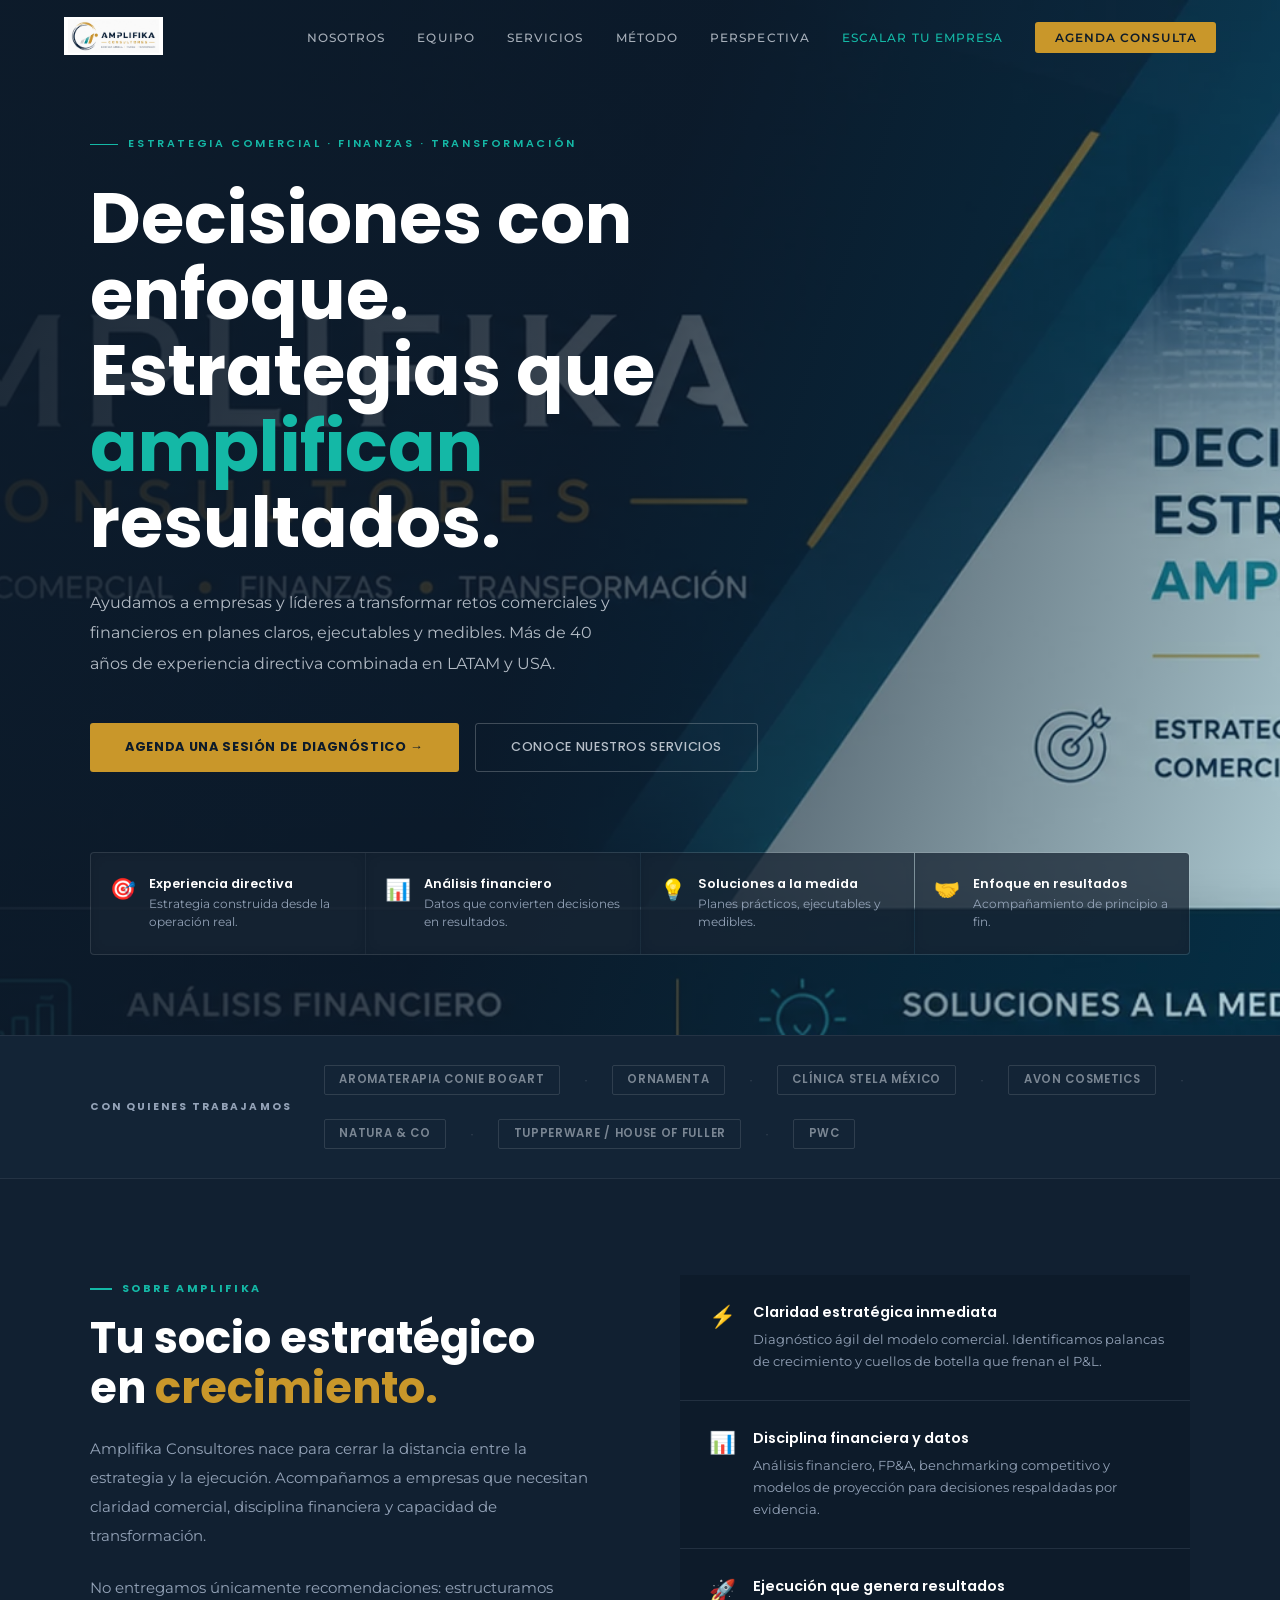
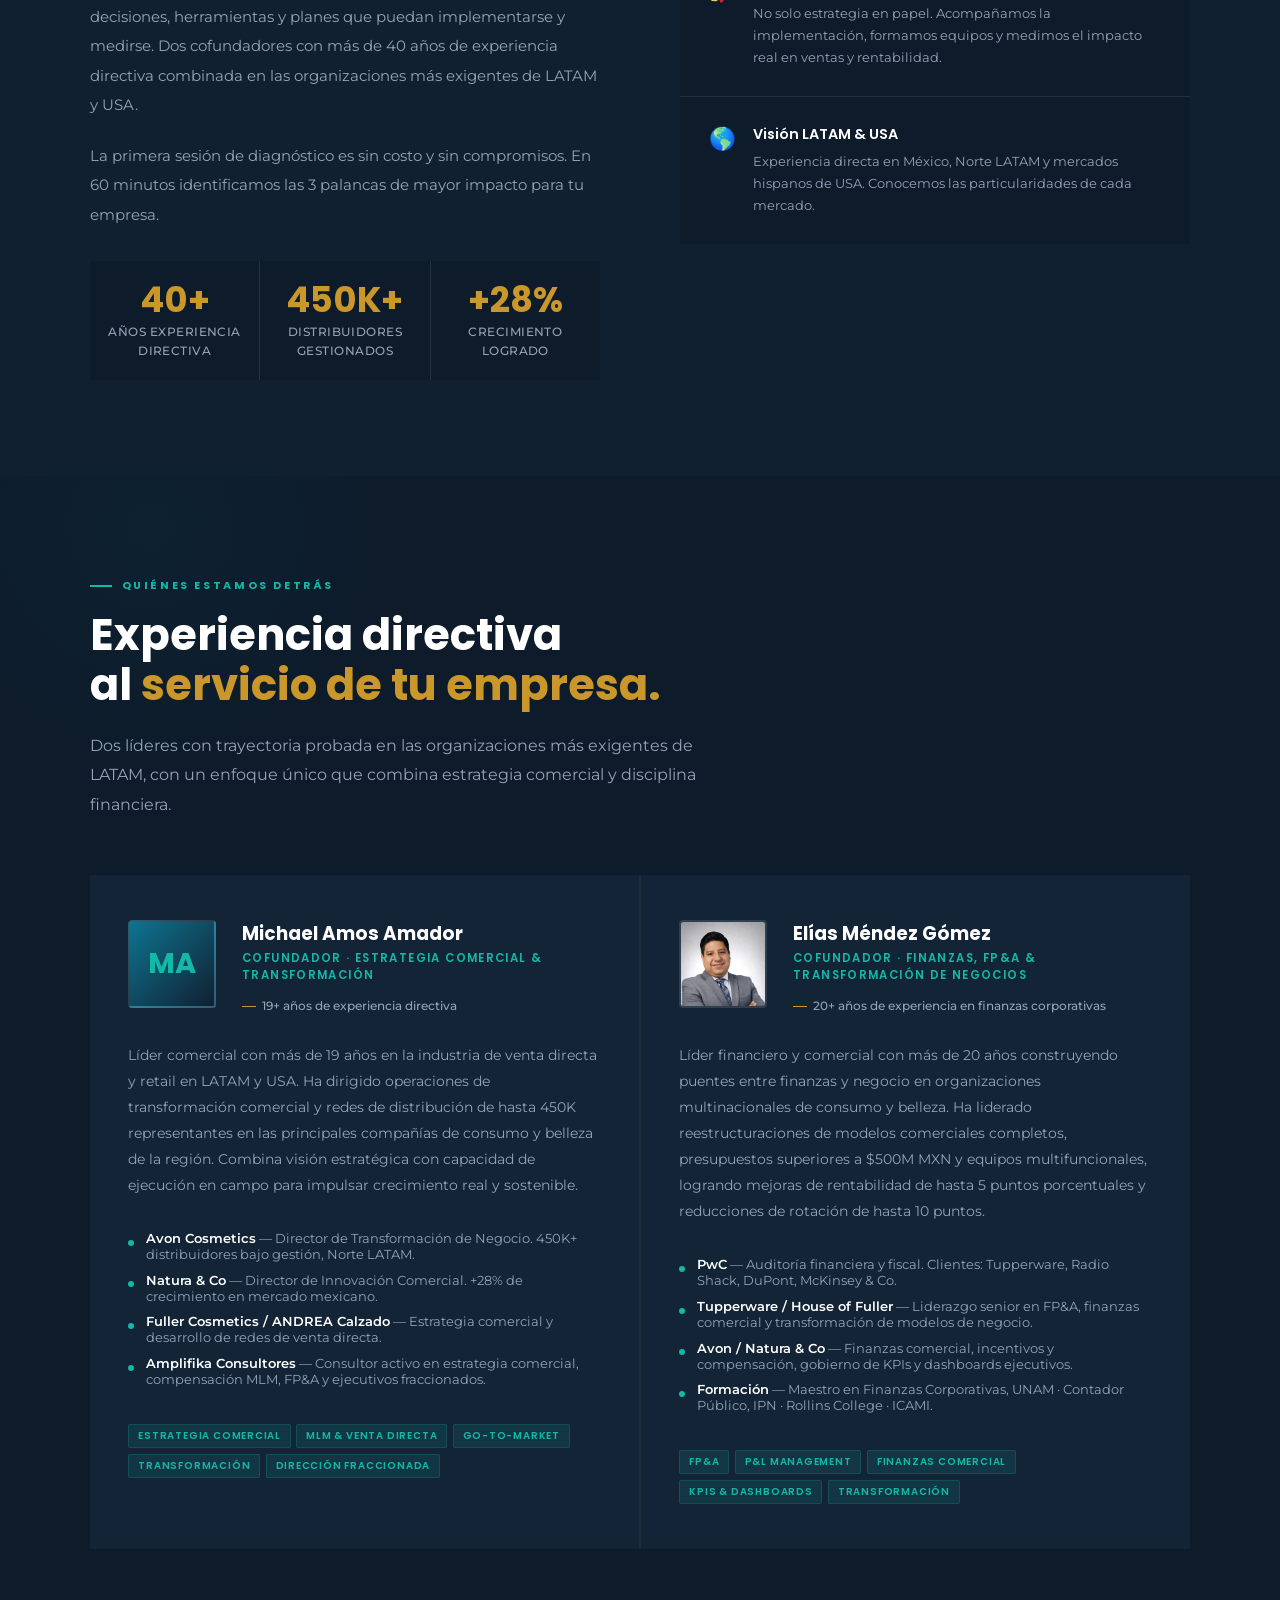
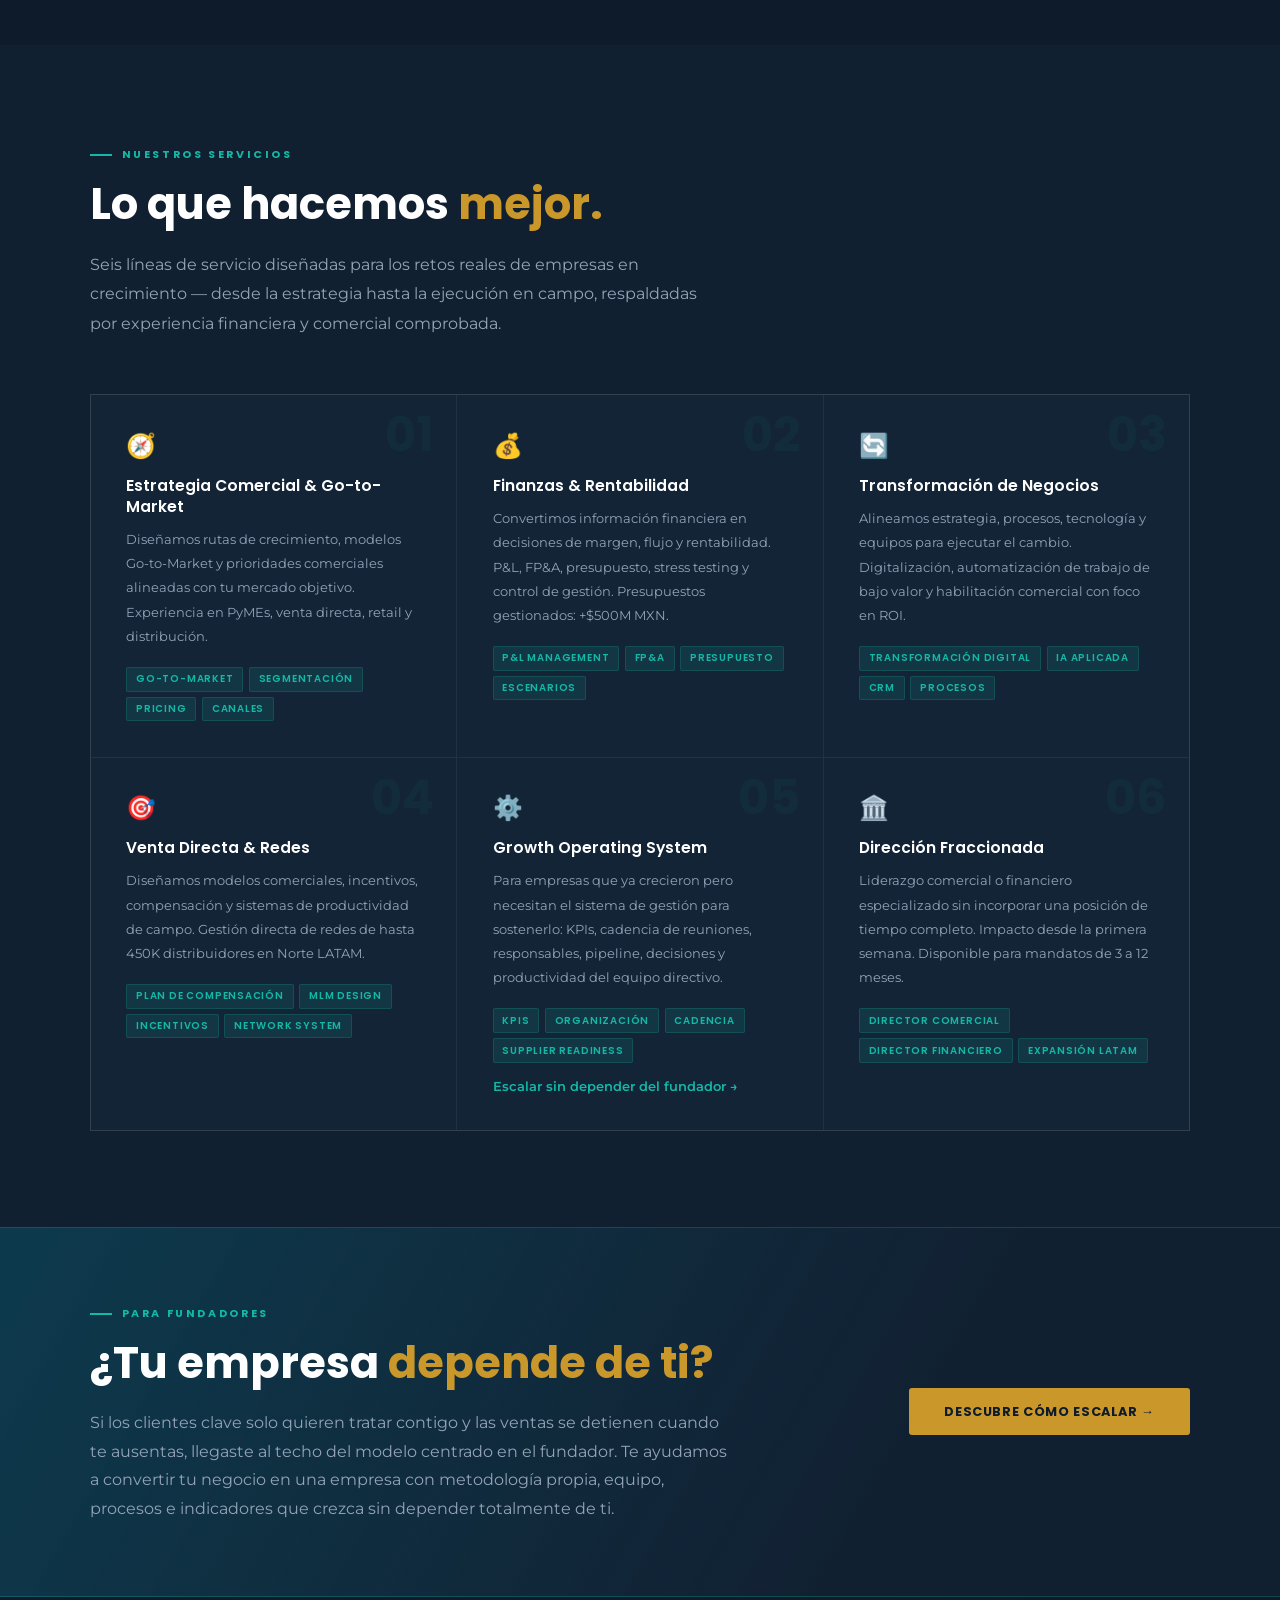
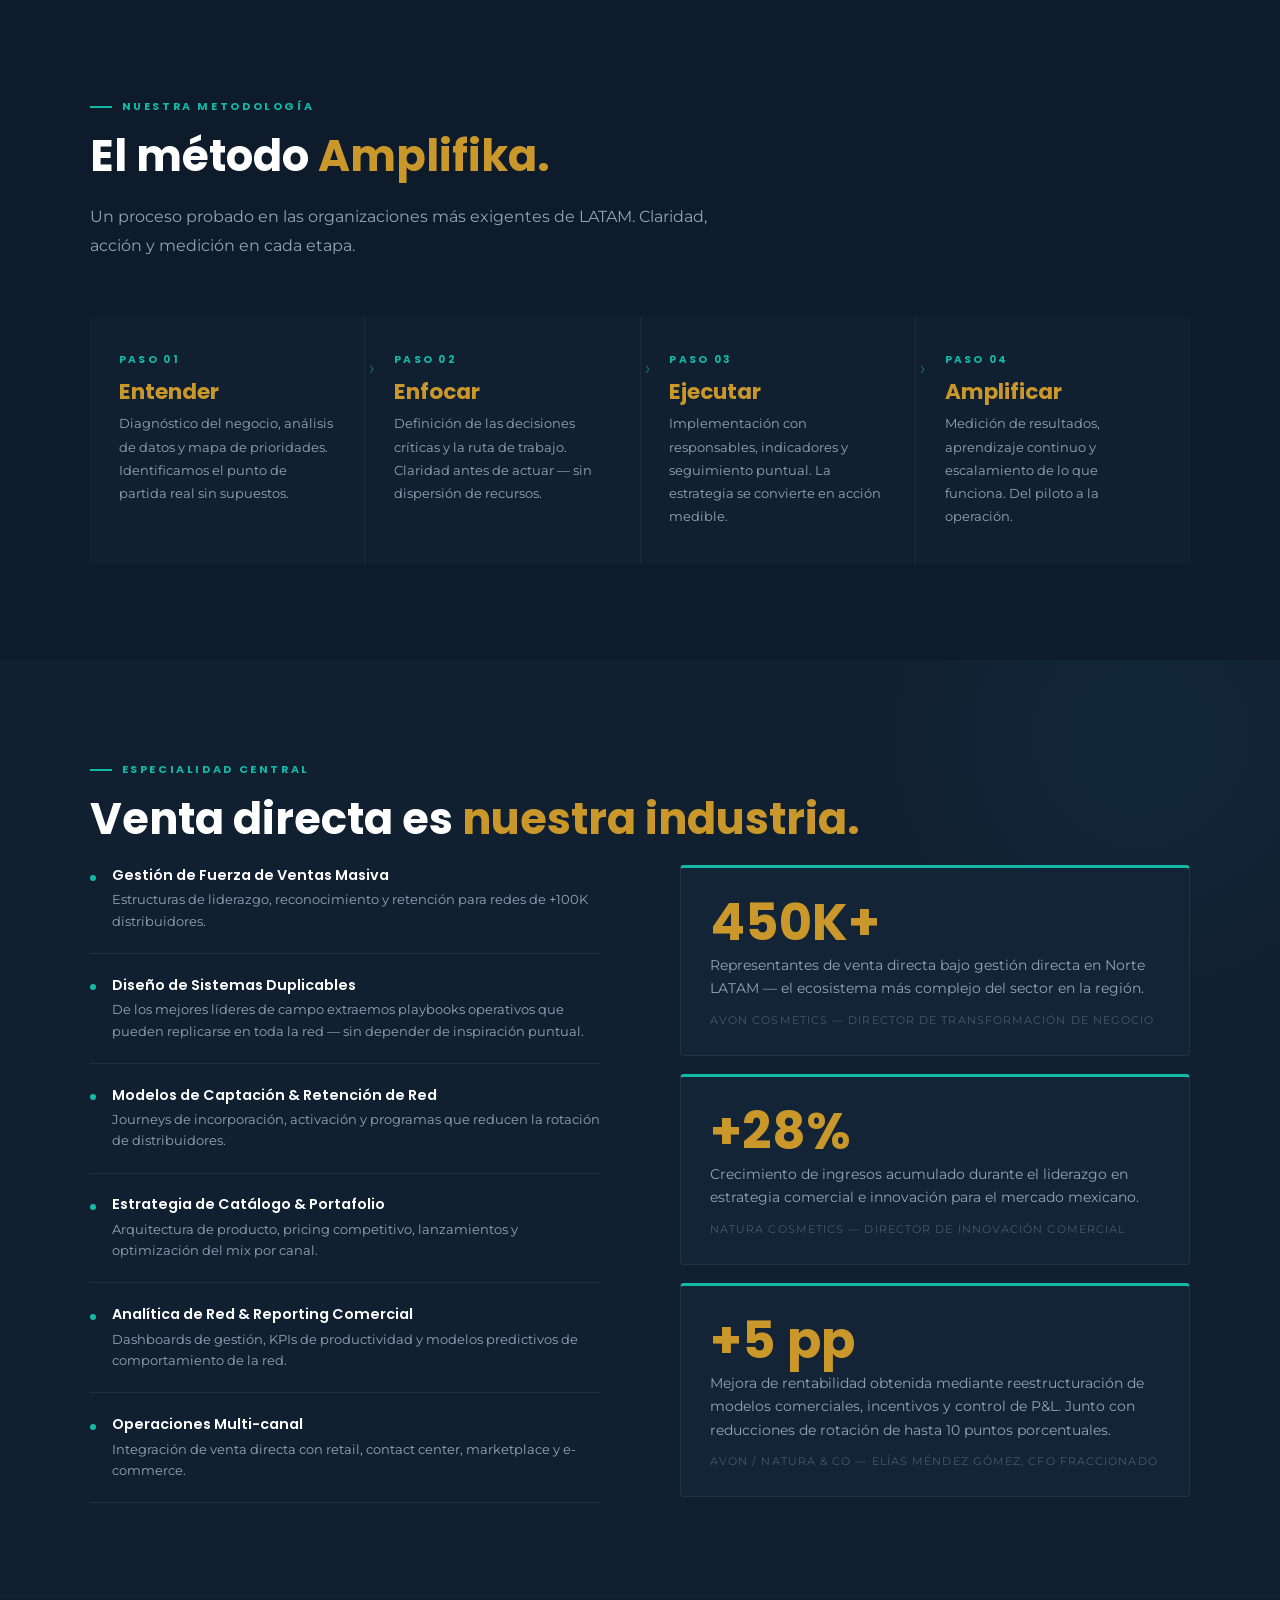
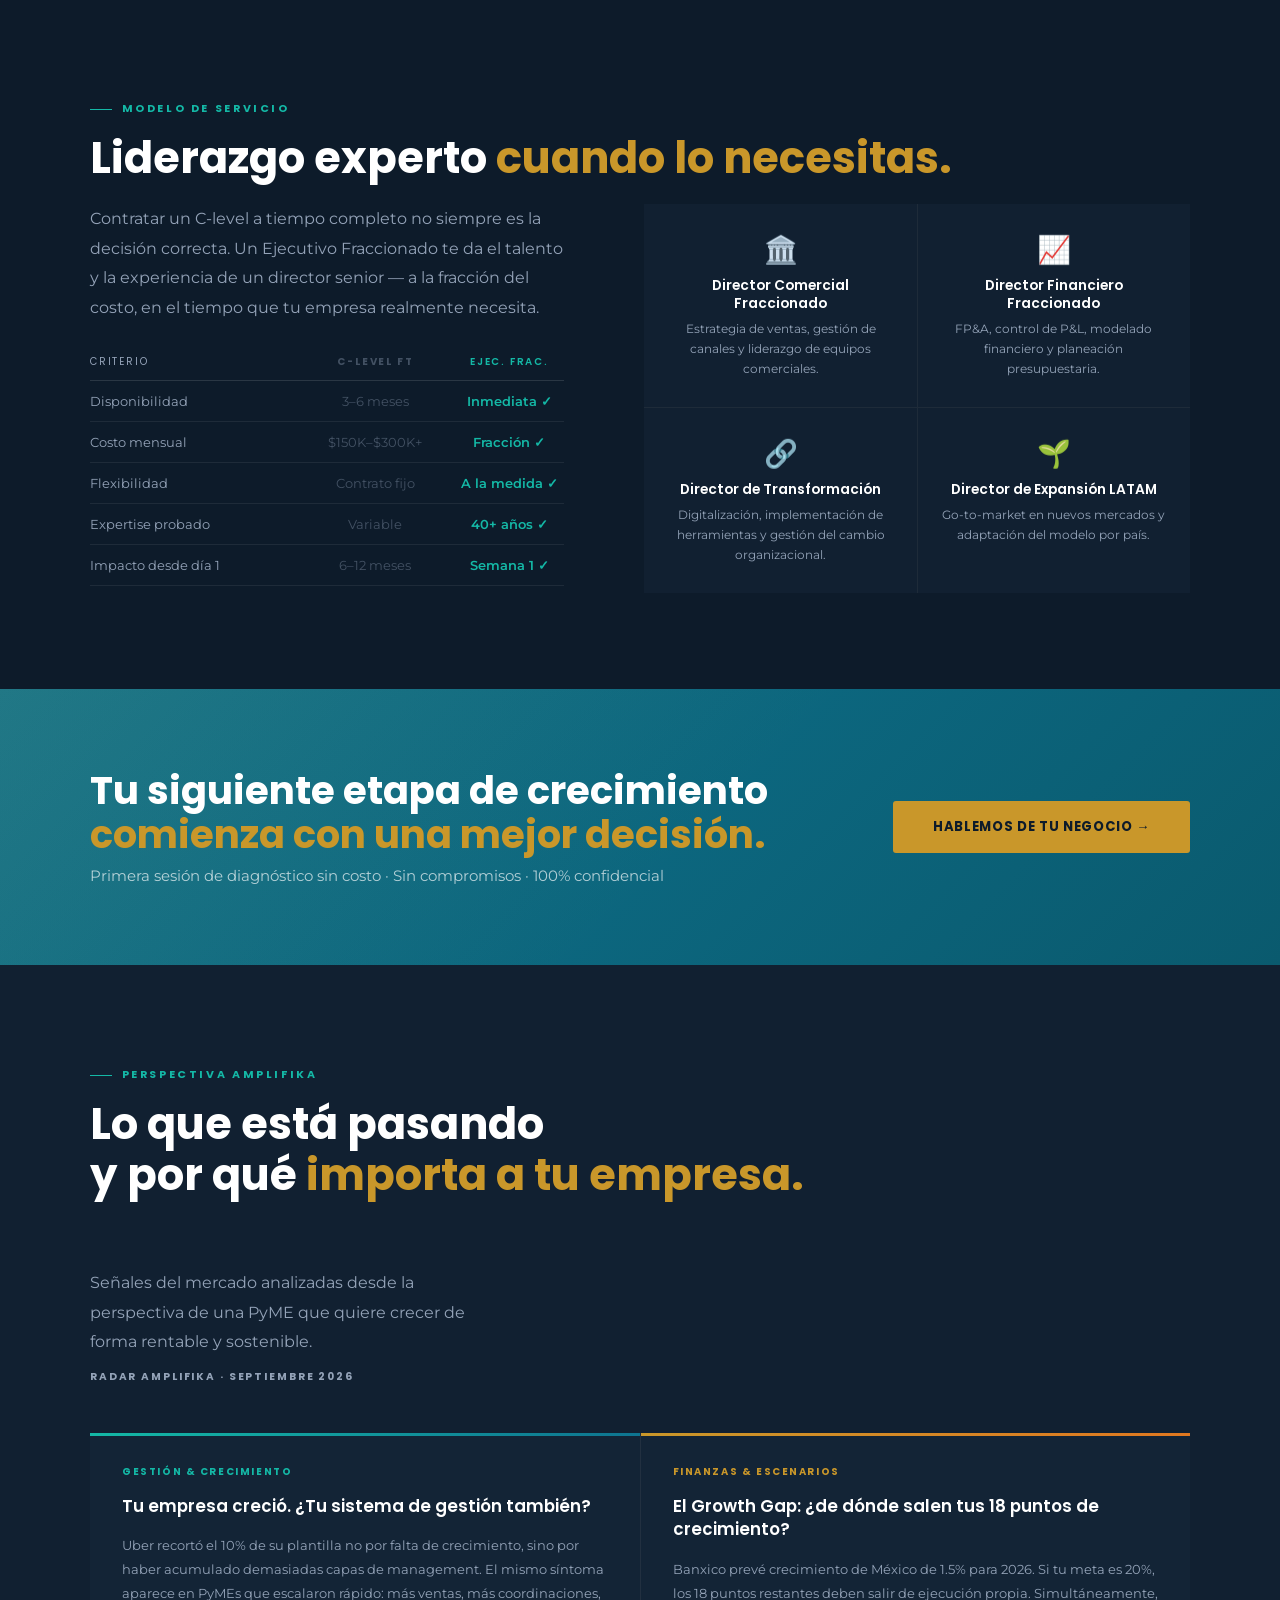
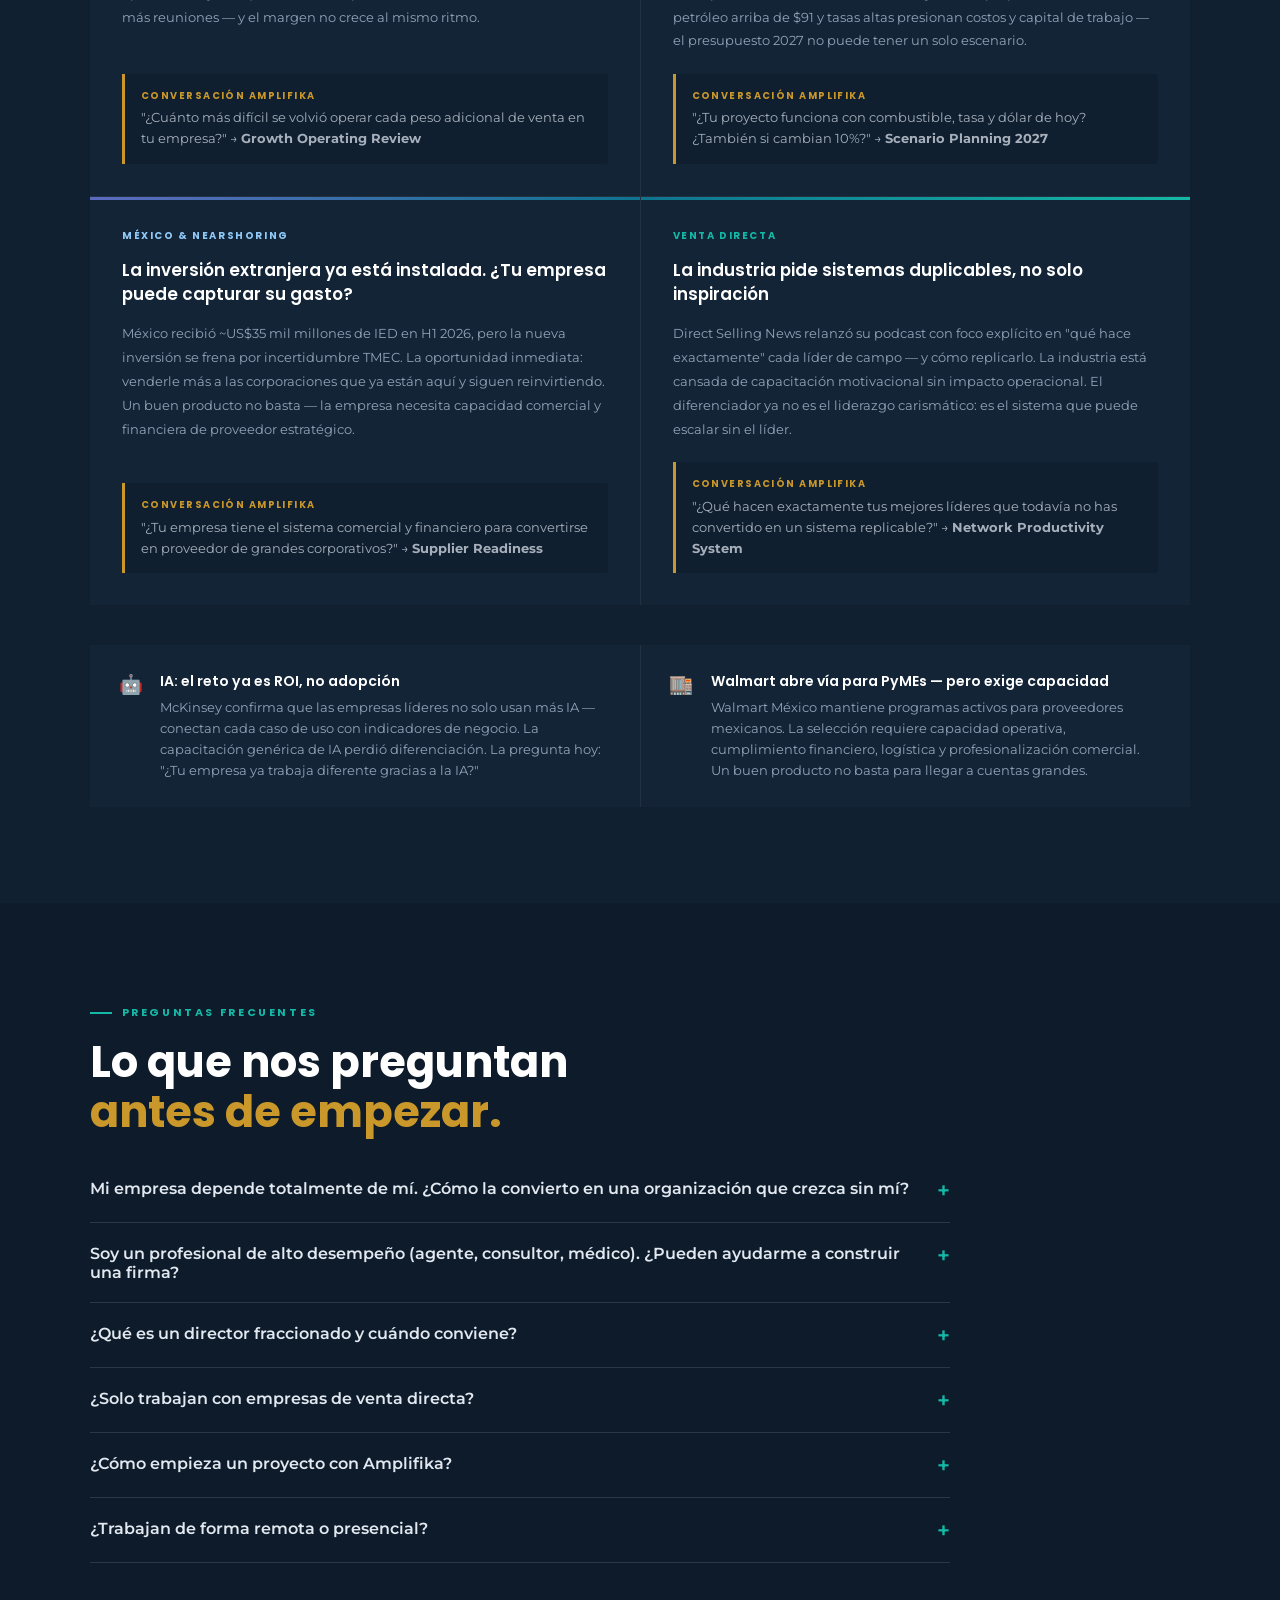
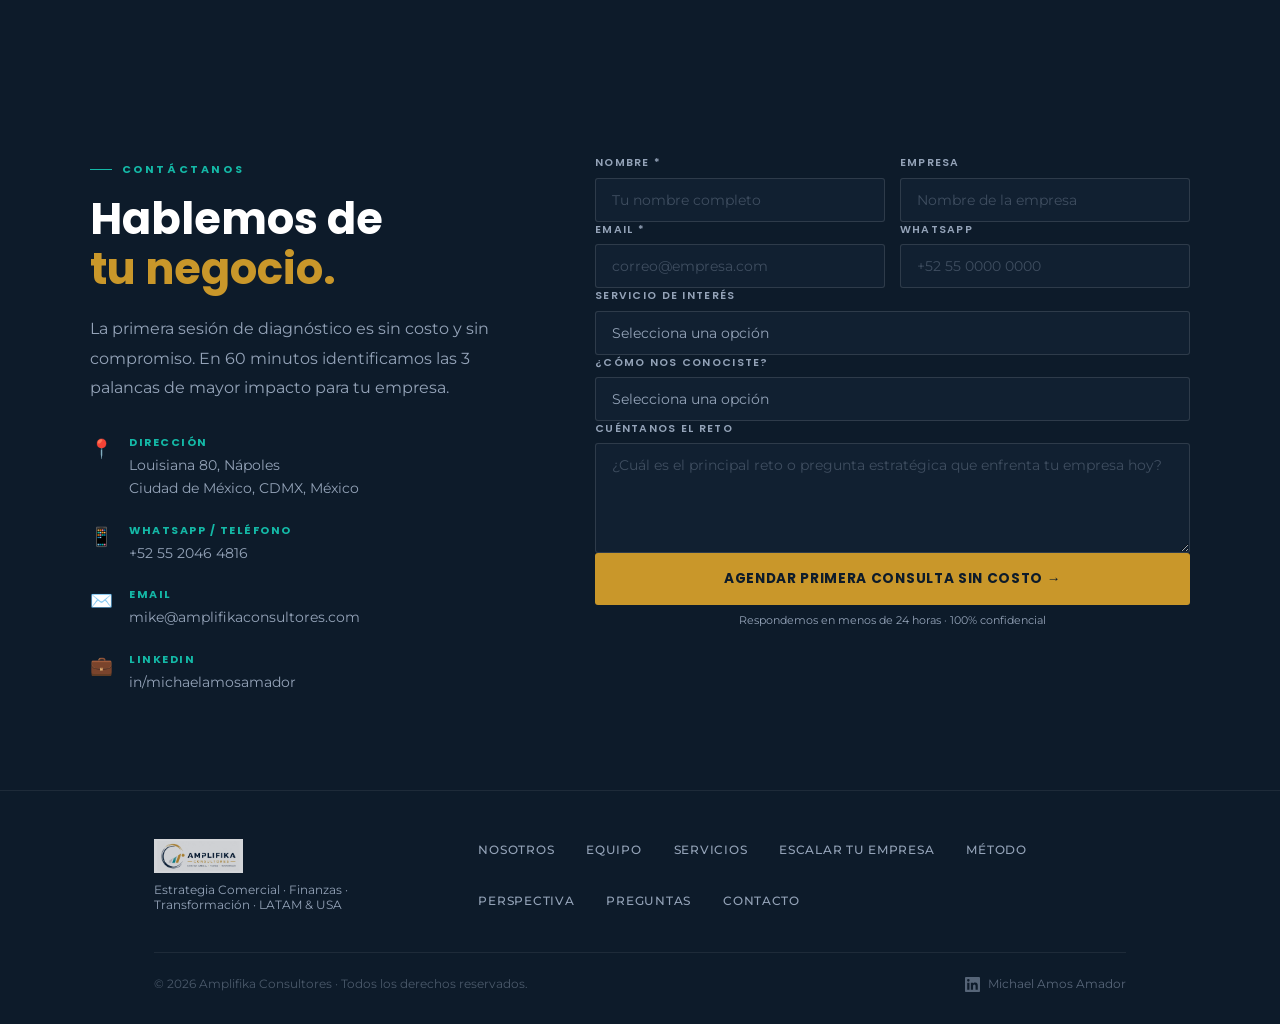
==== commit b2060404: "Update index.html" ====
--- a/index.html
+++ b/index.html
@@ -317,6 +317,13 @@
 .amp-faq-list summary::after{content:"+";color:var(--turquesa);font-size:1.4rem;line-height:1;flex-shrink:0}
 .amp-faq-list details[open] summary::after{content:"–"}
 .amp-faq-list details p{margin:.8rem 0 0;color:var(--muted);line-height:1.7;font-size:.92rem}
+.nav-hl{color:var(--turquesa)!important}
+.escalar-strip{background:linear-gradient(120deg,rgba(14,116,144,.35),var(--navy2) 70%);border-top:1px solid rgba(20,184,166,.25);border-bottom:1px solid rgba(20,184,166,.25);padding:4.5rem 5%}
+.escalar-inner{display:flex;align-items:center;justify-content:space-between;gap:3rem}
+.escalar-inner p{color:var(--muted);line-height:1.85;max-width:640px;font-size:.97rem}
+.escalar-inner .btn-primary{flex-shrink:0}
+@media(max-width:960px){.escalar-inner{flex-direction:column;align-items:flex-start;gap:1.5rem}}
+@media(max-width:1180px) and (min-width:961px){.nav-links{gap:1.3rem}}
 </style>
 <script type="application/ld+json">
 {
@@ -436,6 +443,7 @@
     <li><a href="#servicios">Servicios</a></li>
     <li><a href="#metodo">Método</a></li>
     <li><a href="#perspectiva">Perspectiva</a></li>
+    <li><a href="/escalar-sin-depender-del-fundador/" class="nav-hl">Escalar tu empresa</a></li>
     <li><a href="#contacto" class="nav-cta">Agenda consulta</a></li>
   </ul>
   <button class="hamburger" id="hamburger" aria-label="Abrir menú" aria-expanded="false" aria-controls="mobileMenu">
@@ -447,6 +455,7 @@
   <a href="#nosotros" onclick="closeMobile()">Nosotros</a>
   <a href="#equipo" onclick="closeMobile()">El equipo</a>
   <a href="#servicios" onclick="closeMobile()">Servicios</a>
+  <a href="/escalar-sin-depender-del-fundador/" onclick="closeMobile()" style="color:var(--turquesa)">Escalar tu empresa</a>
   <a href="#metodo" onclick="closeMobile()">Método</a>
   <a href="#venta-directa" onclick="closeMobile()">Venta Directa</a>
   <a href="#fraccionados" onclick="closeMobile()">Ejec. Fraccionados</a>
@@ -657,6 +666,19 @@
       </div>
 
     </div>
+  </div>
+</section>
+
+
+<!-- ══ FRANJA: ESCALAR SIN DEPENDER DEL FUNDADOR ══ -->
+<section id="escalar" class="escalar-strip" aria-label="Escalar sin depender del fundador">
+  <div class="section-inner escalar-inner reveal">
+    <div>
+      <div class="section-label">Para fundadores</div>
+      <h2>¿Tu empresa <em>depende de ti?</em></h2>
+      <p>Si los clientes clave solo quieren tratar contigo y las ventas se detienen cuando te ausentas, llegaste al techo del modelo centrado en el fundador. Te ayudamos a convertir tu negocio en una empresa con metodología propia, equipo, procesos e indicadores que crezca sin depender totalmente de ti.</p>
+    </div>
+    <a href="/escalar-sin-depender-del-fundador/" class="btn-primary">Descubre cómo escalar →</a>
   </div>
 </section>
 
@@ -931,6 +953,7 @@
         <li><a href="#nosotros">Nosotros</a></li>
         <li><a href="#equipo">Equipo</a></li>
         <li><a href="#servicios">Servicios</a></li>
+        <li><a href="/escalar-sin-depender-del-fundador/">Escalar tu empresa</a></li>
         <li><a href="#metodo">Método</a></li>
         <li><a href="#perspectiva">Perspectiva</a></li>
         <li><a href="#faq">Preguntas</a></li>
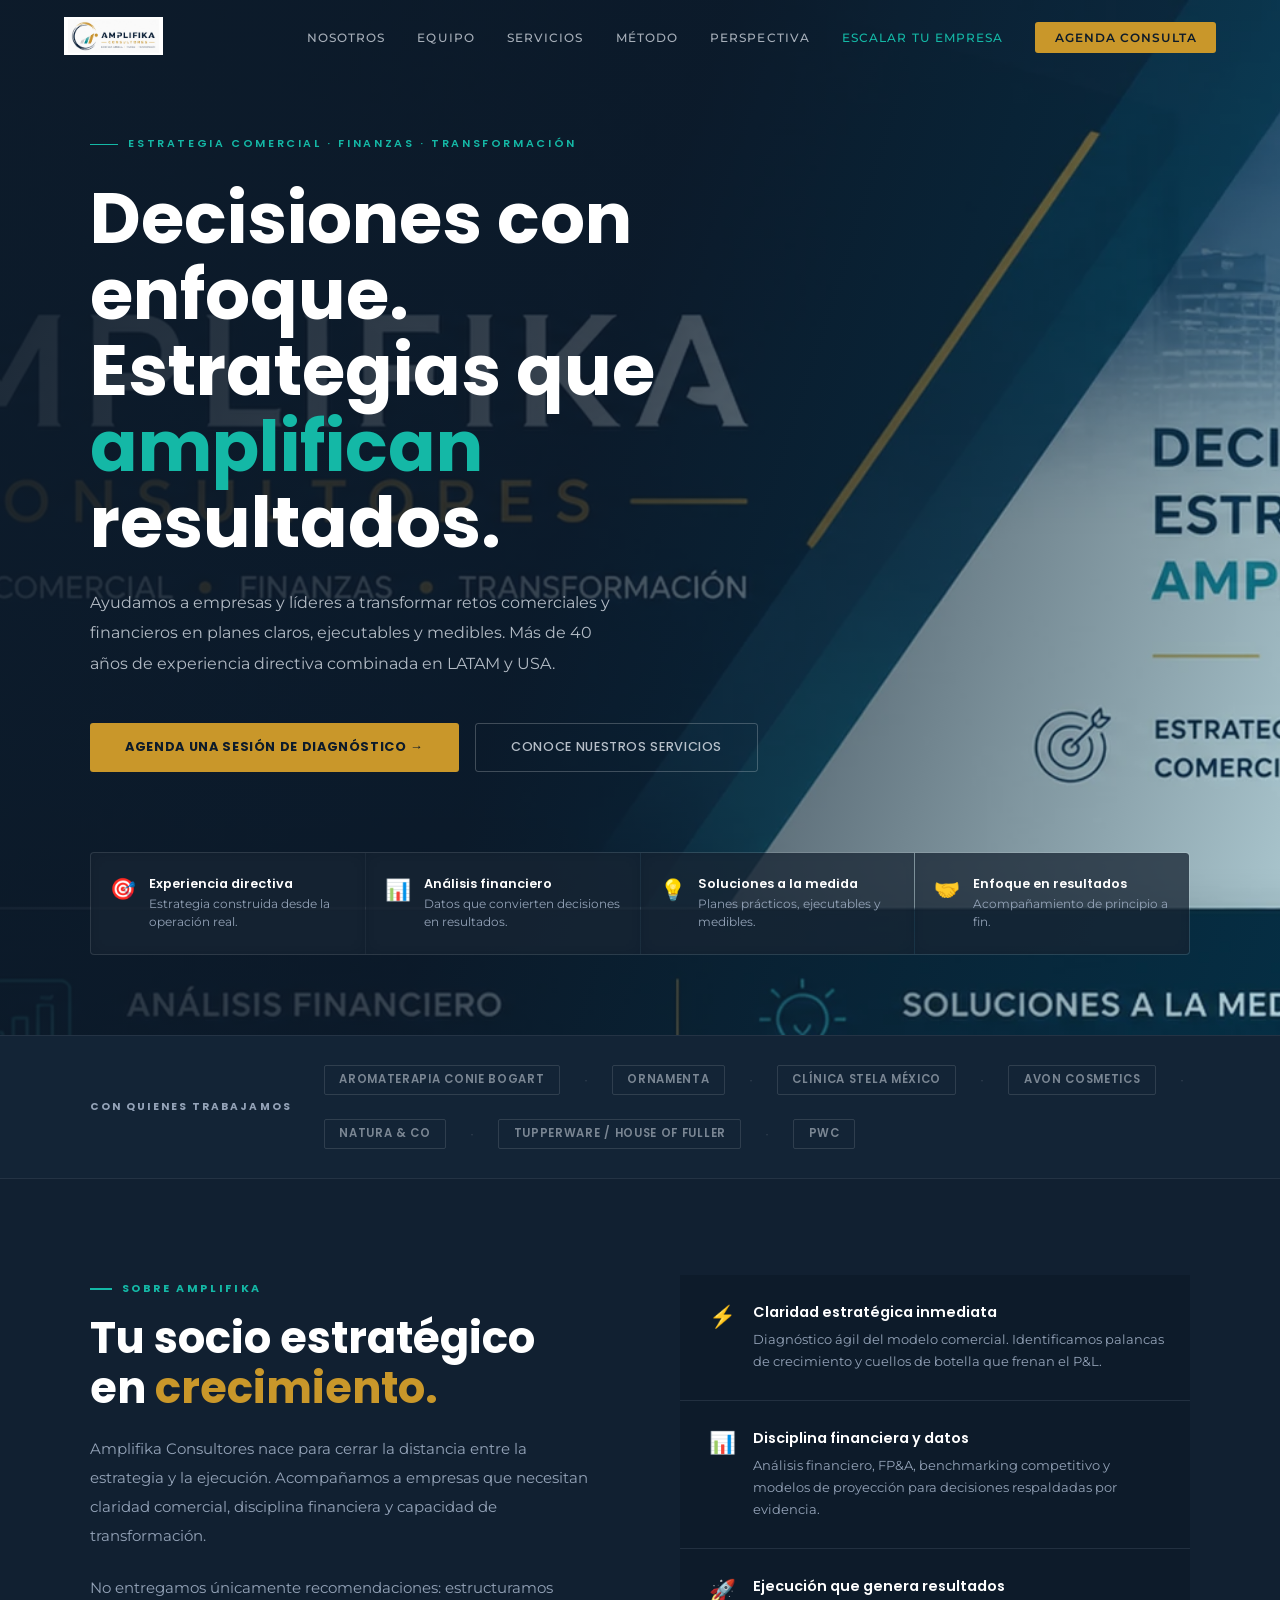
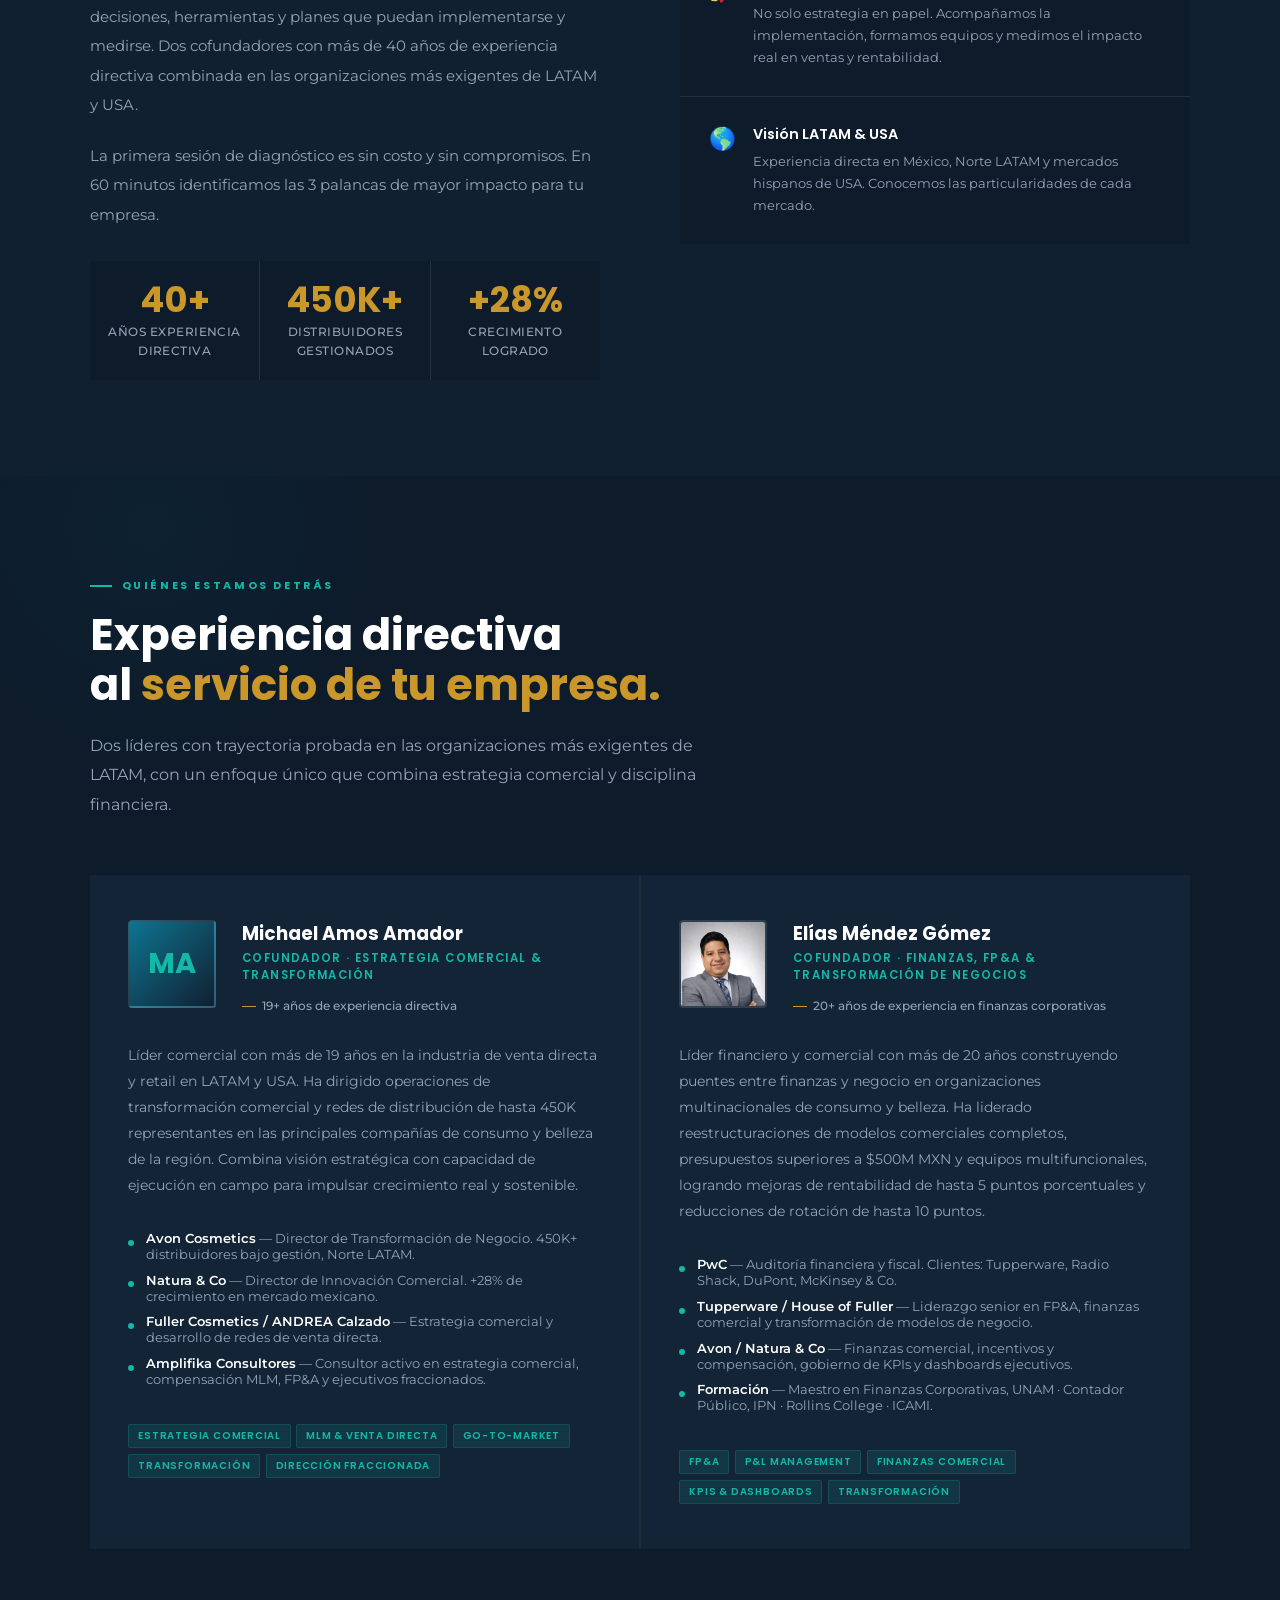
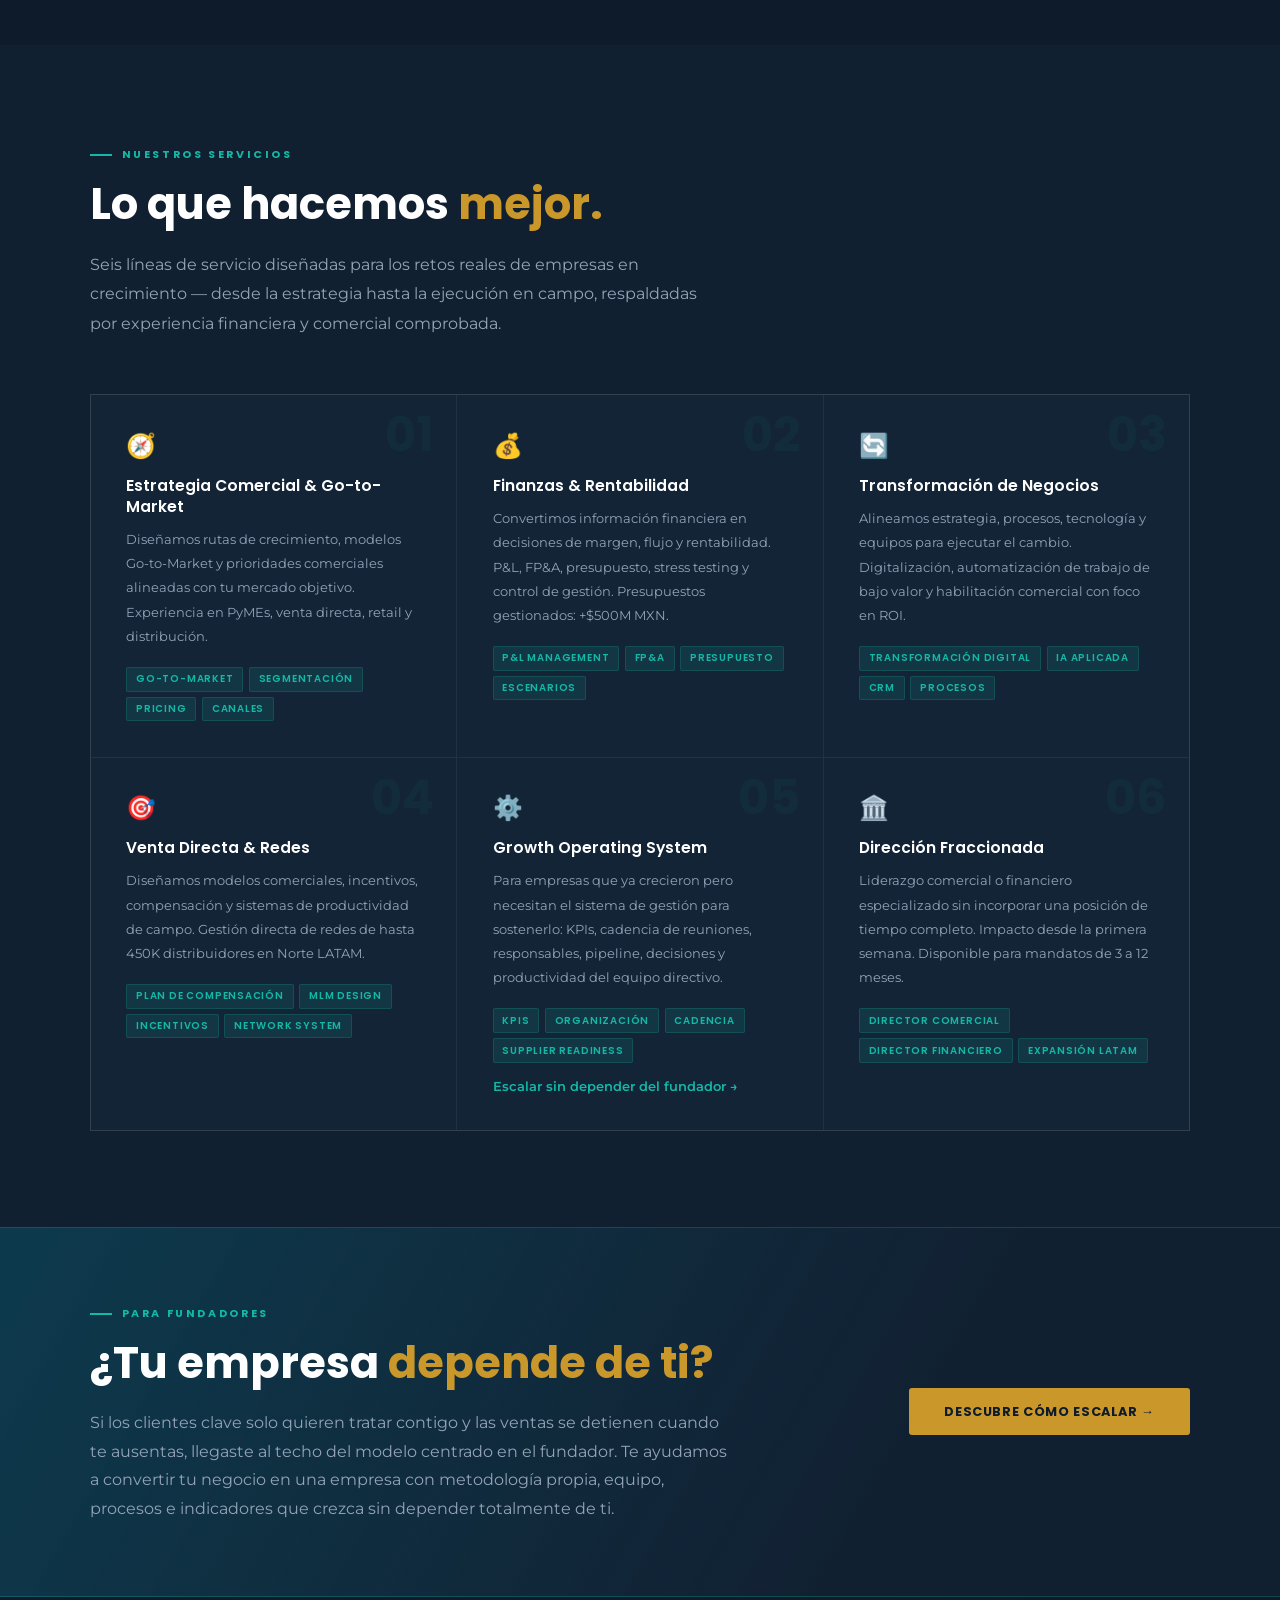
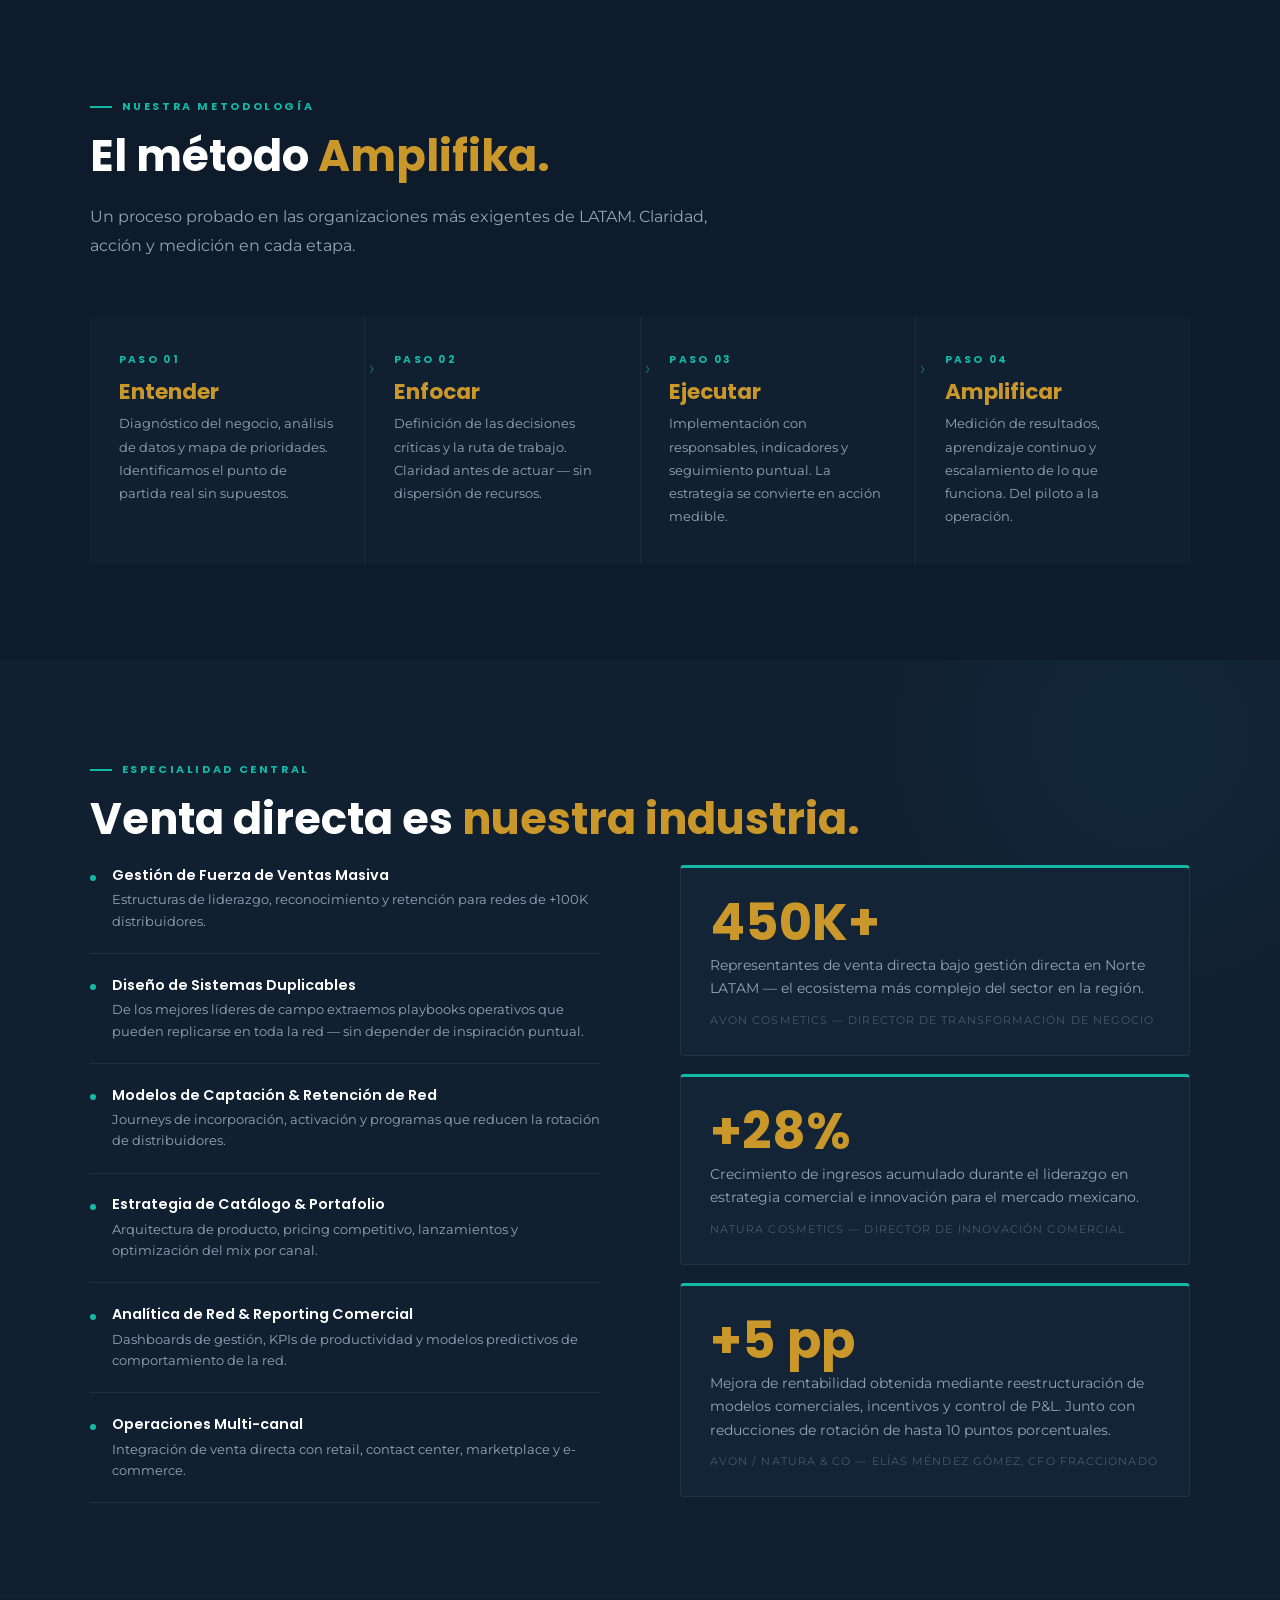
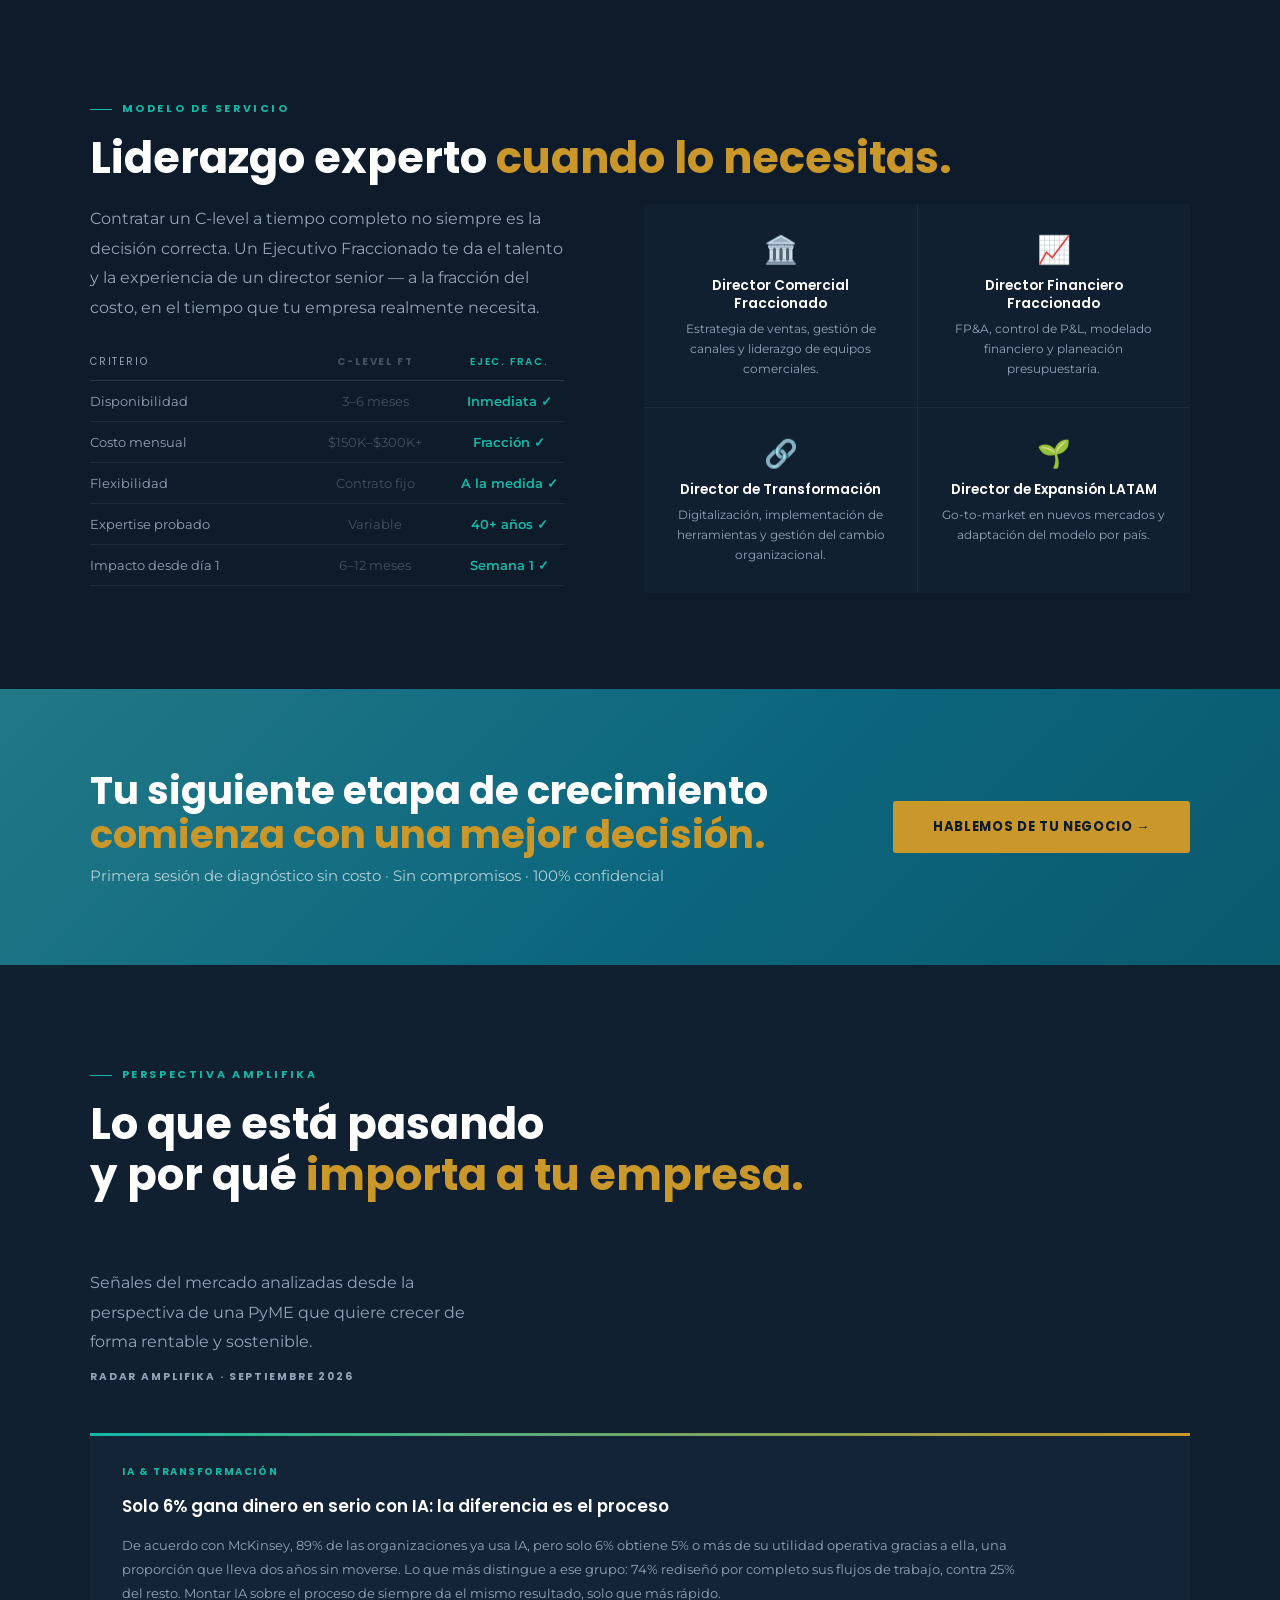
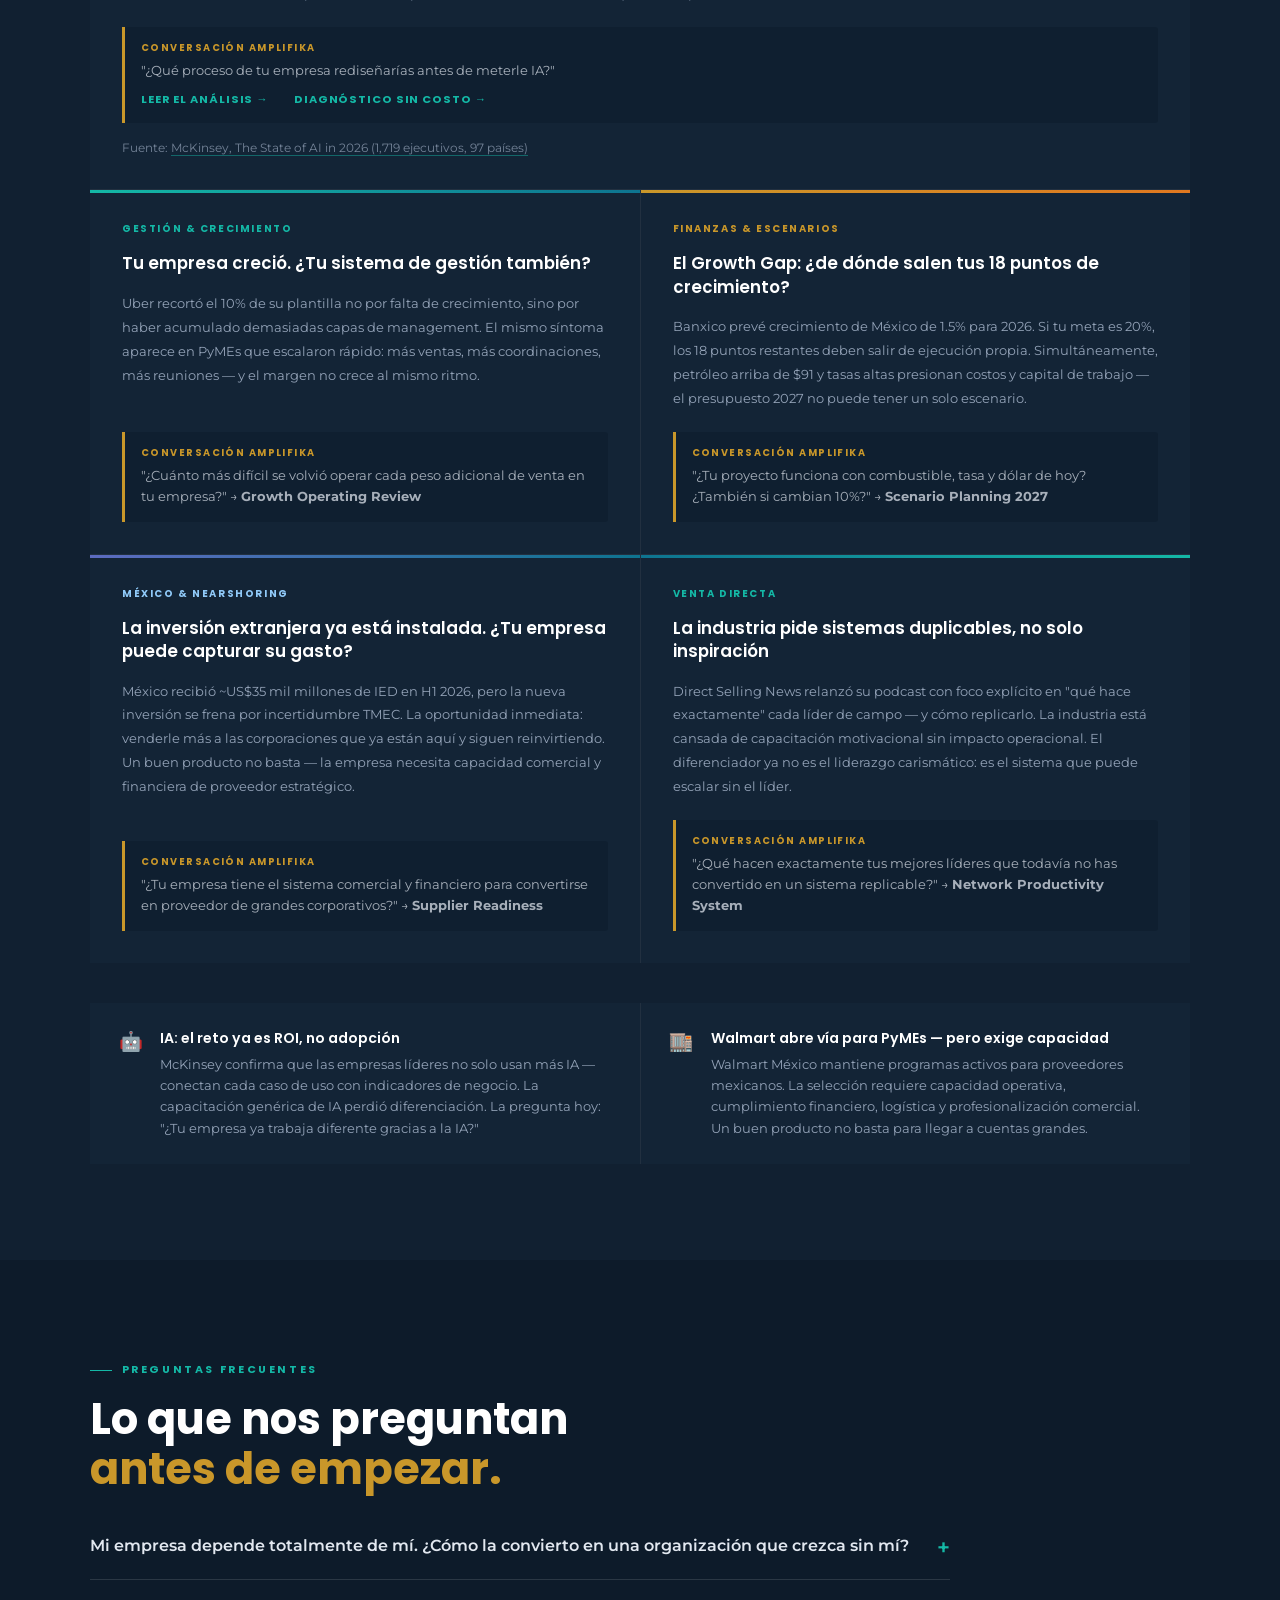
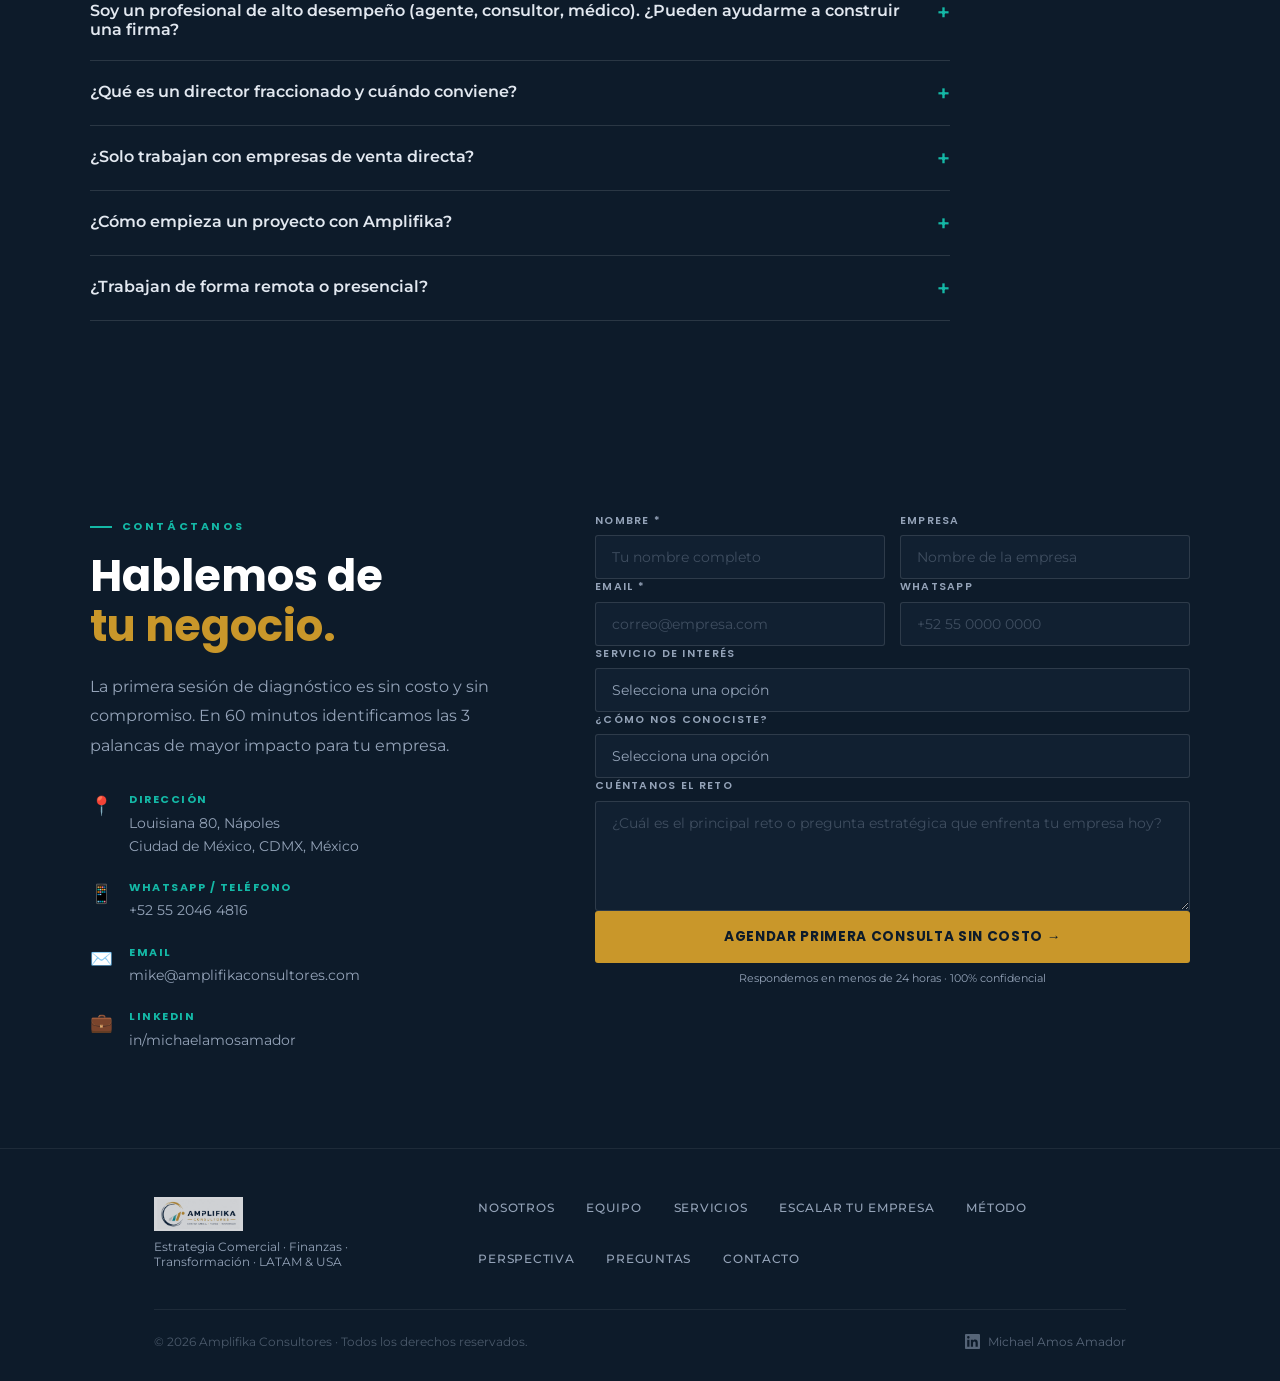
==== commit 2579db25: "Agrega artículo "IA con ROI: rediseñar procesos" y ficha en Perspectiva - Nueva página /ia-con-roi-r" ====
--- a/index.html
+++ b/index.html
@@ -245,6 +245,17 @@
 .signal-icon{font-size:1.2rem;flex-shrink:0;margin-top:1px}
 .radar-signal h4{font-family:'Poppins',sans-serif;font-size:.88rem;font-weight:600;color:var(--blanco);margin-bottom:.3rem}
 .radar-signal p{font-size:.8rem;font-weight:400;color:var(--muted);line-height:1.65}
+/* Ficha destacada (ocupa todo el ancho y enlaza a un análisis completo) */
+.radar-featured{grid-column:1/-1}
+.radar-featured>p:not(.radar-src){max-width:900px}
+.radar-card.theme-ia::before{background:linear-gradient(90deg,var(--turquesa),var(--dorado))}
+.radar-card.theme-ia .radar-tag{color:var(--turquesa)}
+.radar-links{display:flex;flex-wrap:wrap;gap:.6rem 1.6rem;margin-top:.65rem}
+.radar-link{font-family:'Poppins',sans-serif;font-size:.7rem;font-weight:700;letter-spacing:.08em;text-transform:uppercase;color:var(--turquesa);text-decoration:none;transition:color .2s}
+.radar-link:hover,.radar-link:focus{color:var(--dorado-l);outline:none}
+.radar-card p.radar-src{flex:none;font-size:.72rem;line-height:1.6;color:rgba(148,163,184,.75)}
+.radar-src a{color:inherit;text-decoration:underline;text-decoration-color:rgba(20,184,166,.45);text-underline-offset:3px}
+.radar-src a:hover{color:var(--turquesa)}
 
 /* ══ CONTACTO ══ */
 #contacto{background:var(--navy)}
@@ -779,6 +790,22 @@
 
     <div class="radar-grid reveal">
 
+      <!-- Ficha · IA: el ROI está en el proceso · Octubre 2026 · enlaza a /ia-con-roi-redisenar-procesos/ -->
+      <article class="radar-card theme-ia radar-featured" id="ia-roi-proceso">
+        <span class="radar-tag">IA &amp; Transformación</span>
+        <h3>Solo 6% gana dinero en serio con IA: la diferencia es el proceso</h3>
+        <p>De acuerdo con McKinsey, 89% de las organizaciones ya usa IA, pero solo 6% obtiene 5% o más de su utilidad operativa gracias a ella, una proporción que lleva dos años sin moverse. Lo que más distingue a ese grupo: 74% rediseñó por completo sus flujos de trabajo, contra 25% del resto. Montar IA sobre el proceso de siempre da el mismo resultado, solo que más rápido.</p>
+        <div class="radar-conv">
+          <span class="radar-conv-label">Conversación Amplifika</span>
+          <p>"¿Qué proceso de tu empresa rediseñarías antes de meterle IA?"</p>
+          <div class="radar-links">
+            <a href="/ia-con-roi-redisenar-procesos/" class="radar-link">Leer el análisis →</a>
+            <a href="#contacto" class="radar-link">Diagnóstico sin costo →</a>
+          </div>
+        </div>
+        <p class="radar-src">Fuente: <a href="https://www.mckinsey.com/capabilities/quantumblack/our-insights/the-state-of-ai" target="_blank" rel="noopener">McKinsey, The State of AI in 2026 (1,719 ejecutivos, 97 países)</a></p>
+      </article>
+
       <div class="radar-card theme-crecimiento">
         <span class="radar-tag">Gestión &amp; Crecimiento</span>
         <h3>Tu empresa creció. ¿Tu sistema de gestión también?</h3>
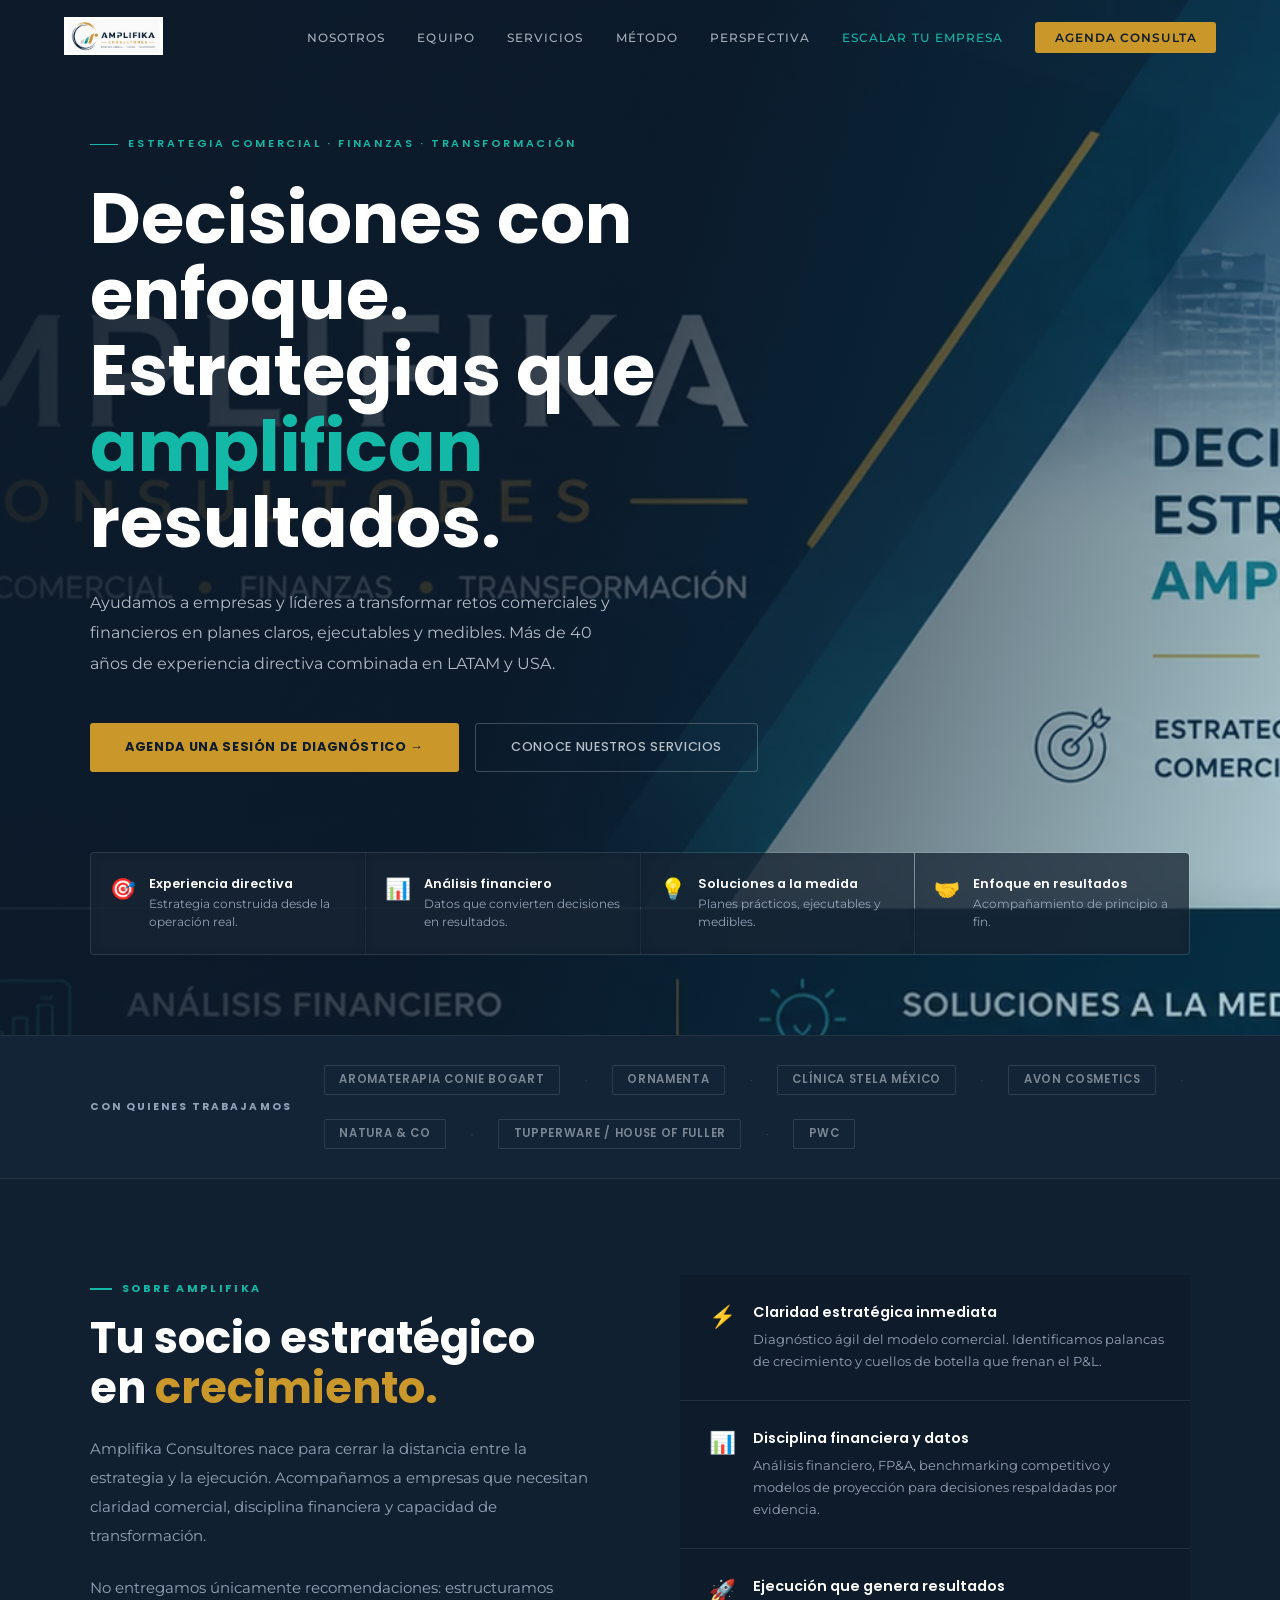
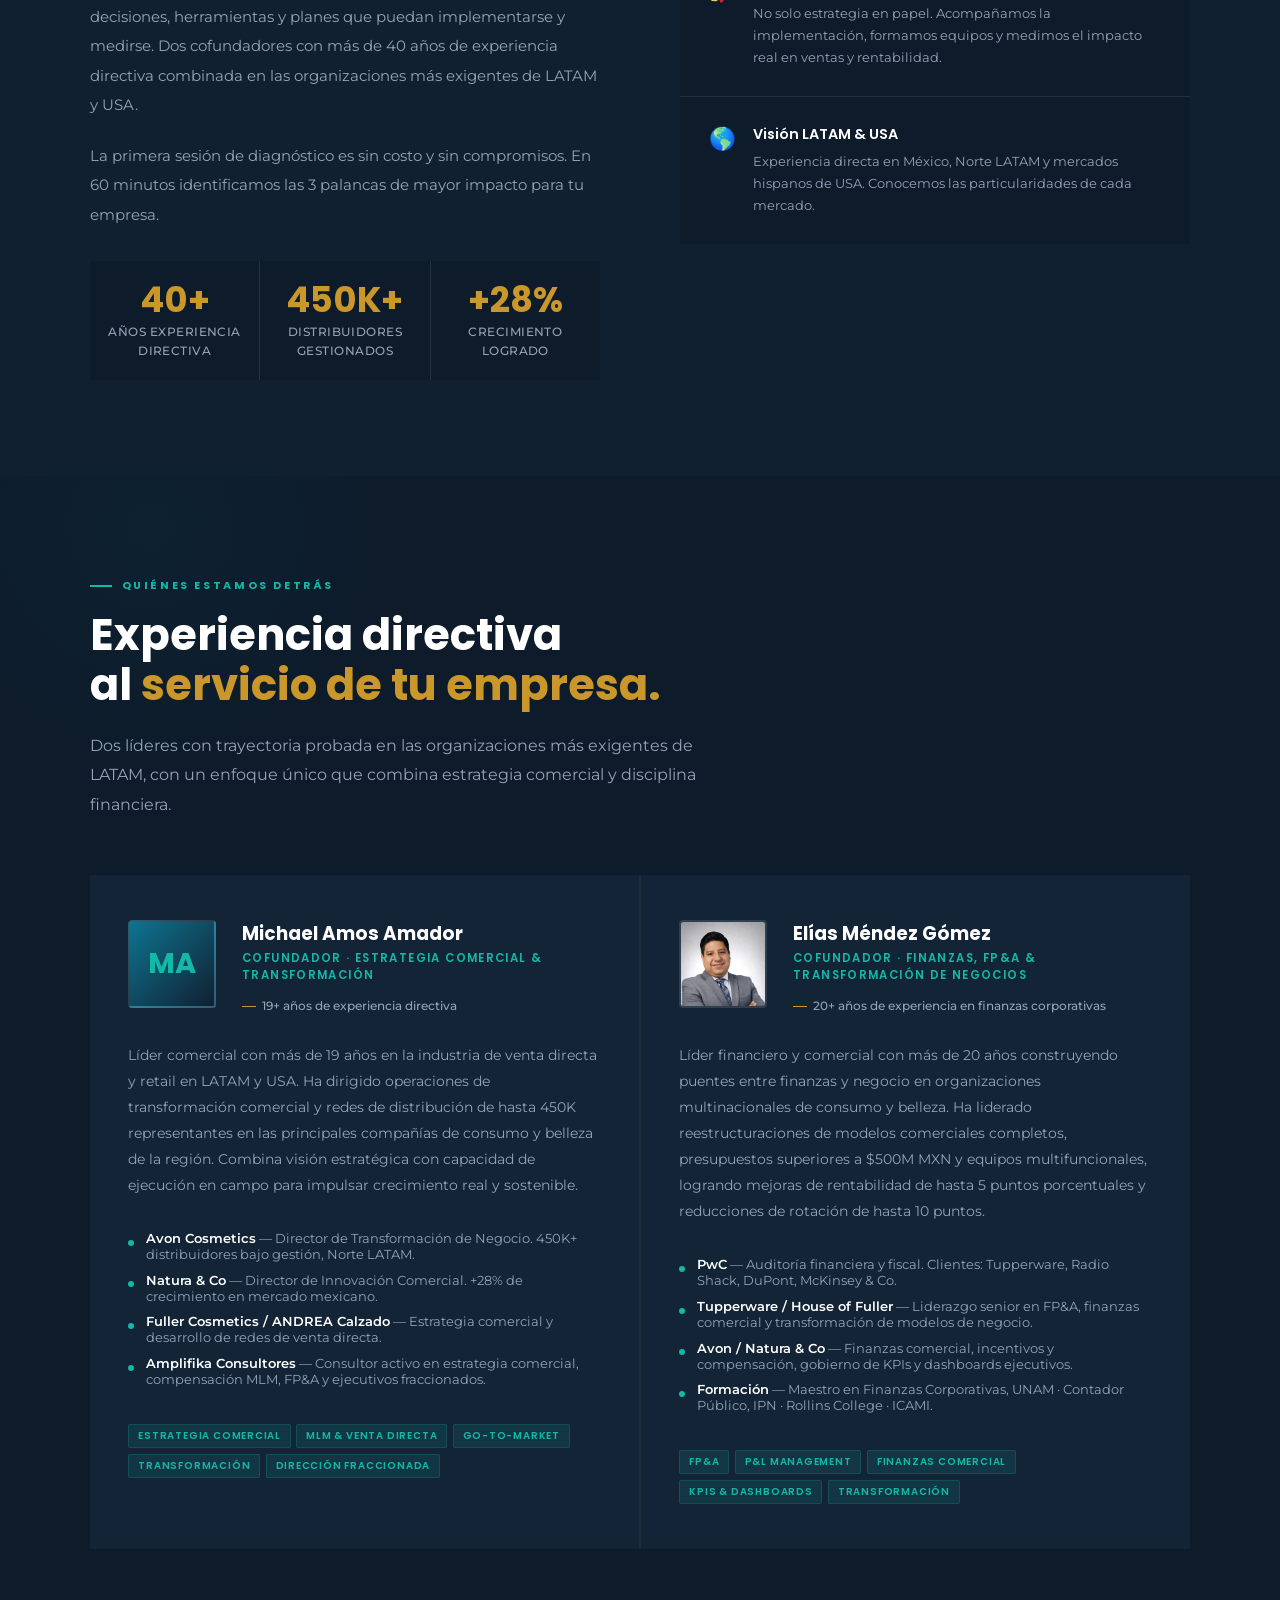
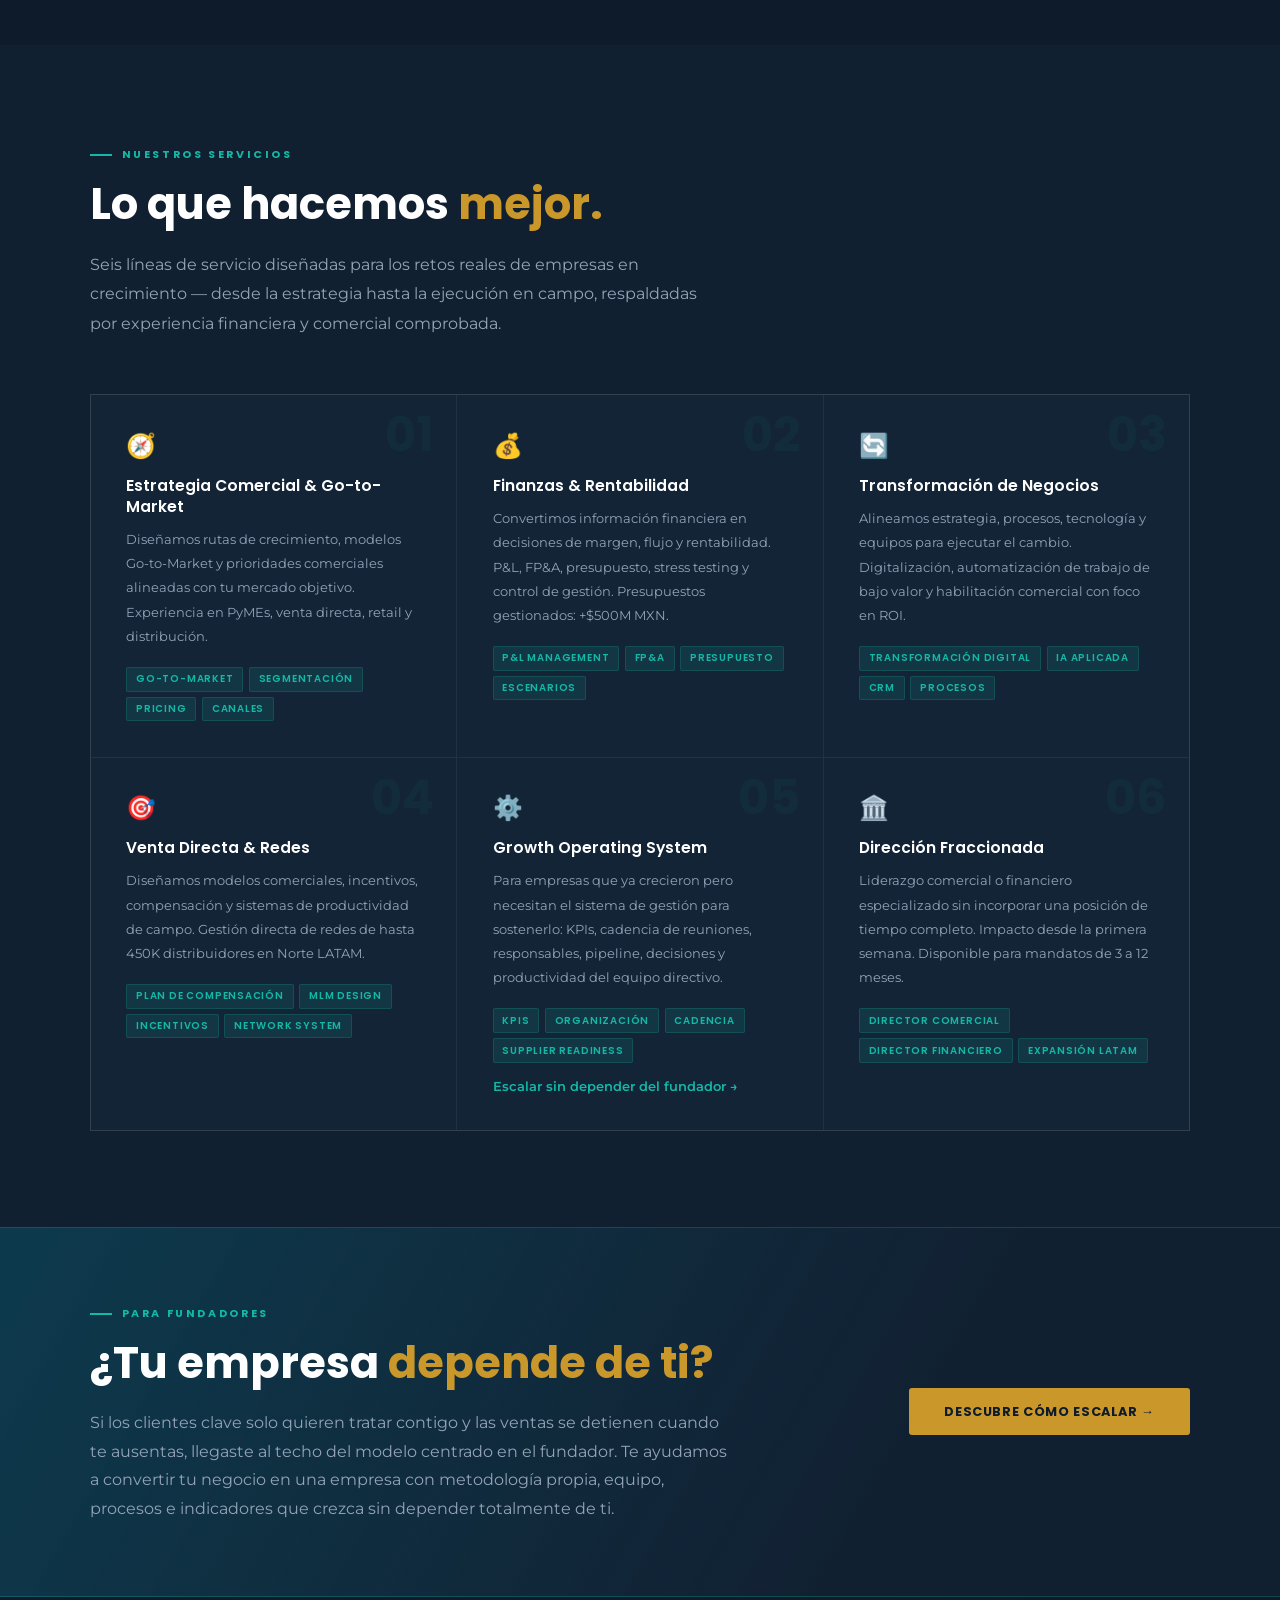
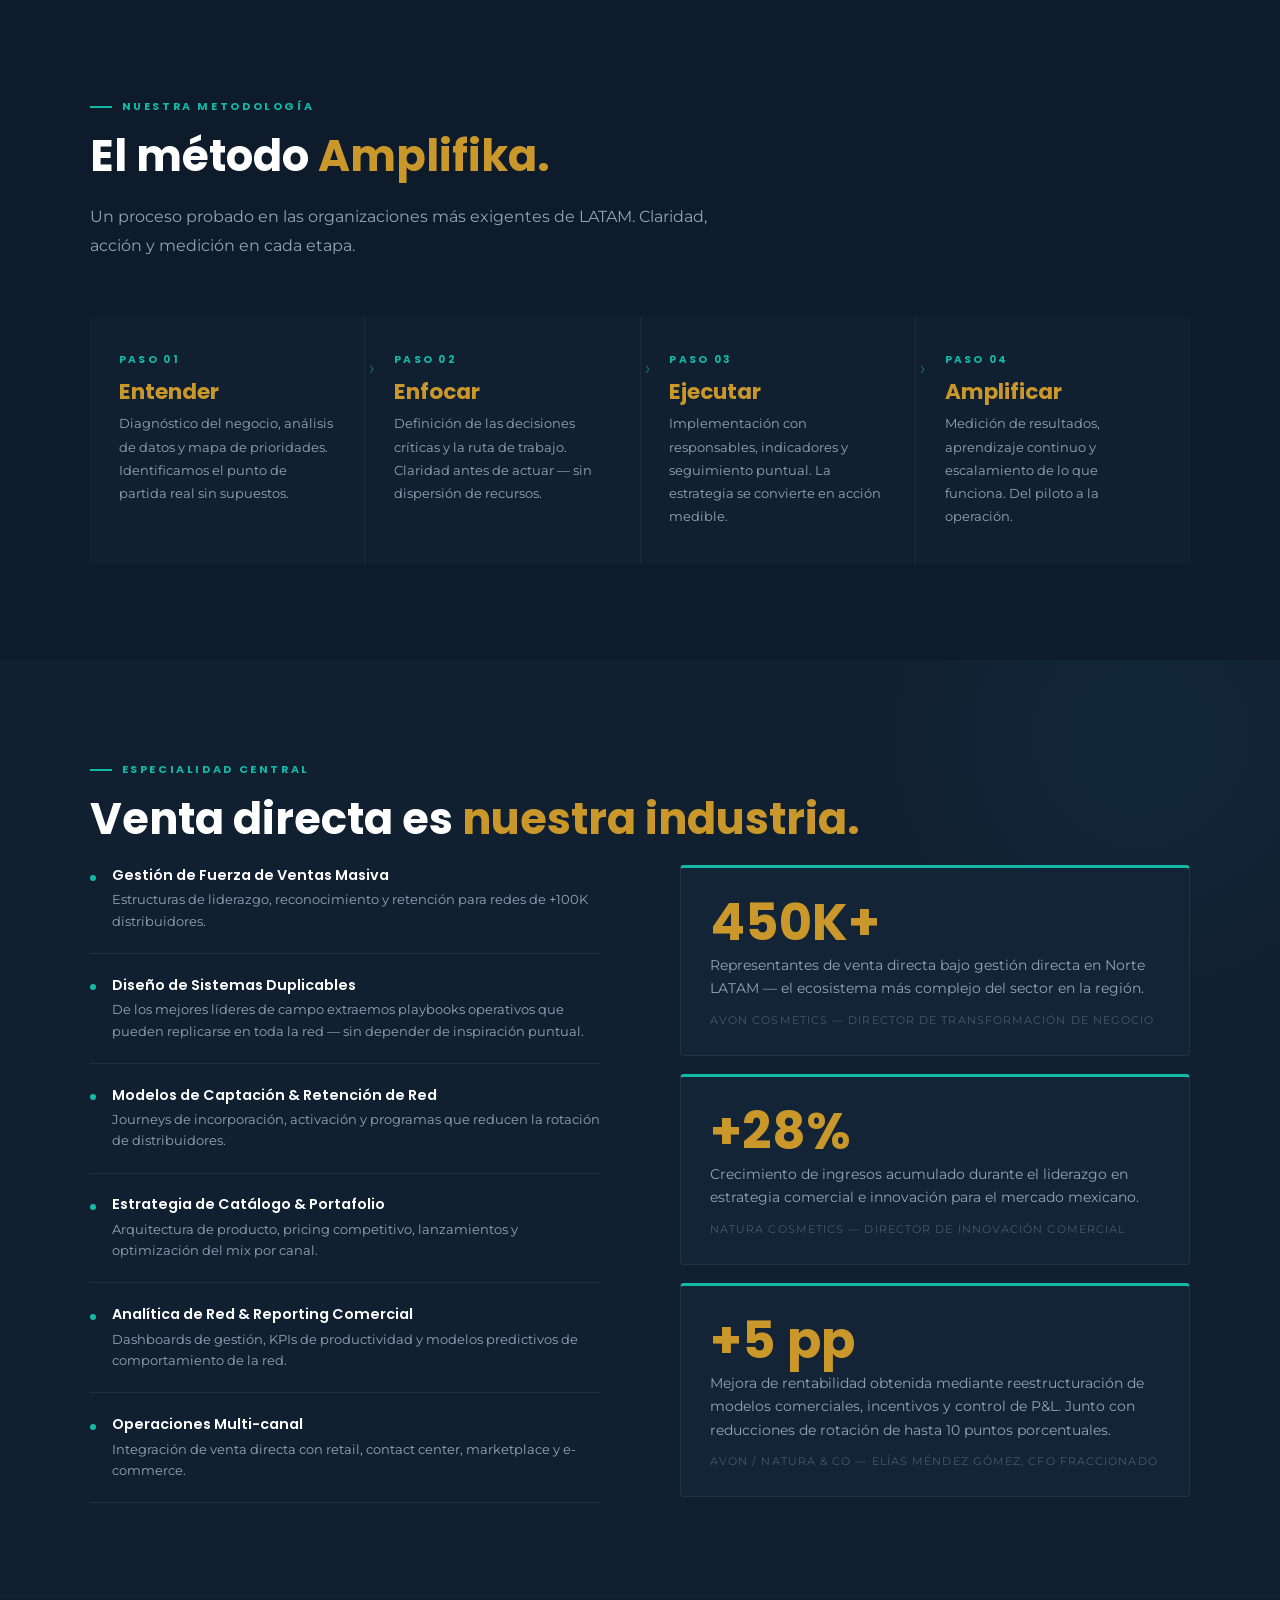
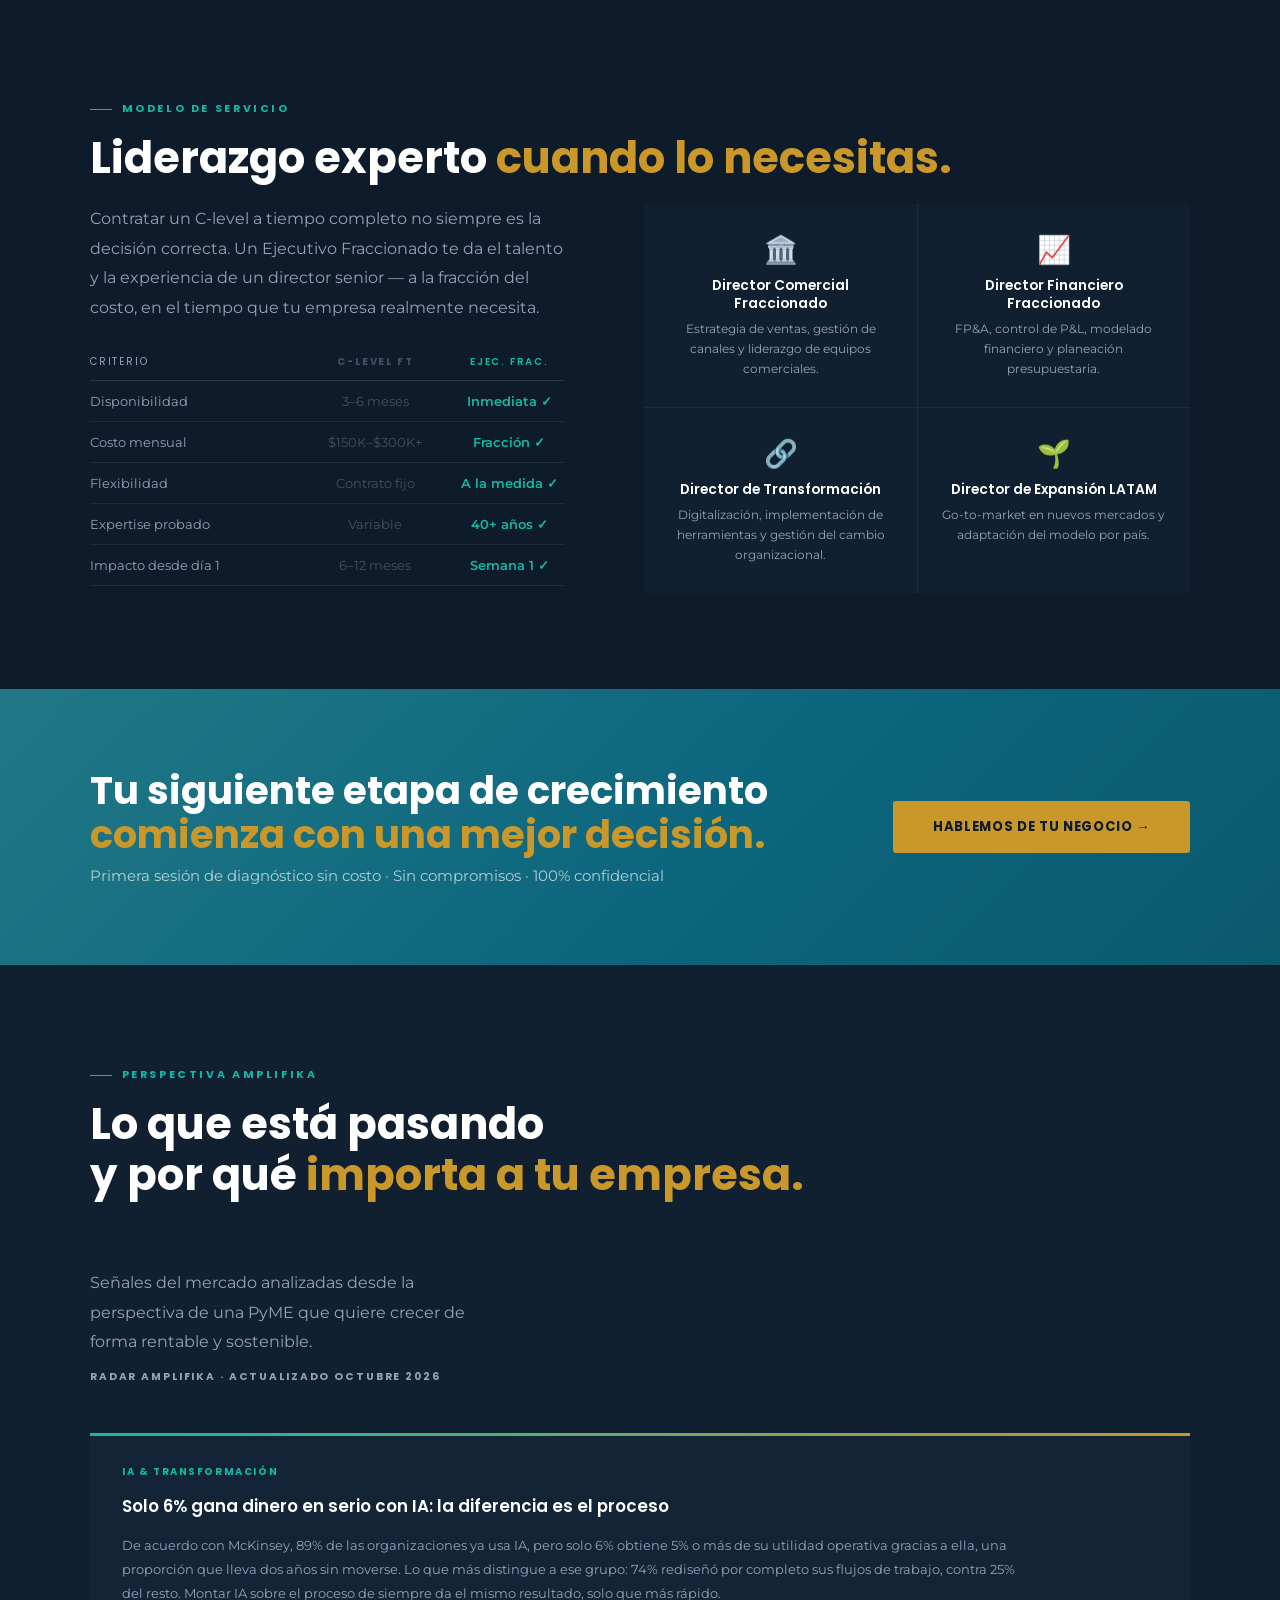
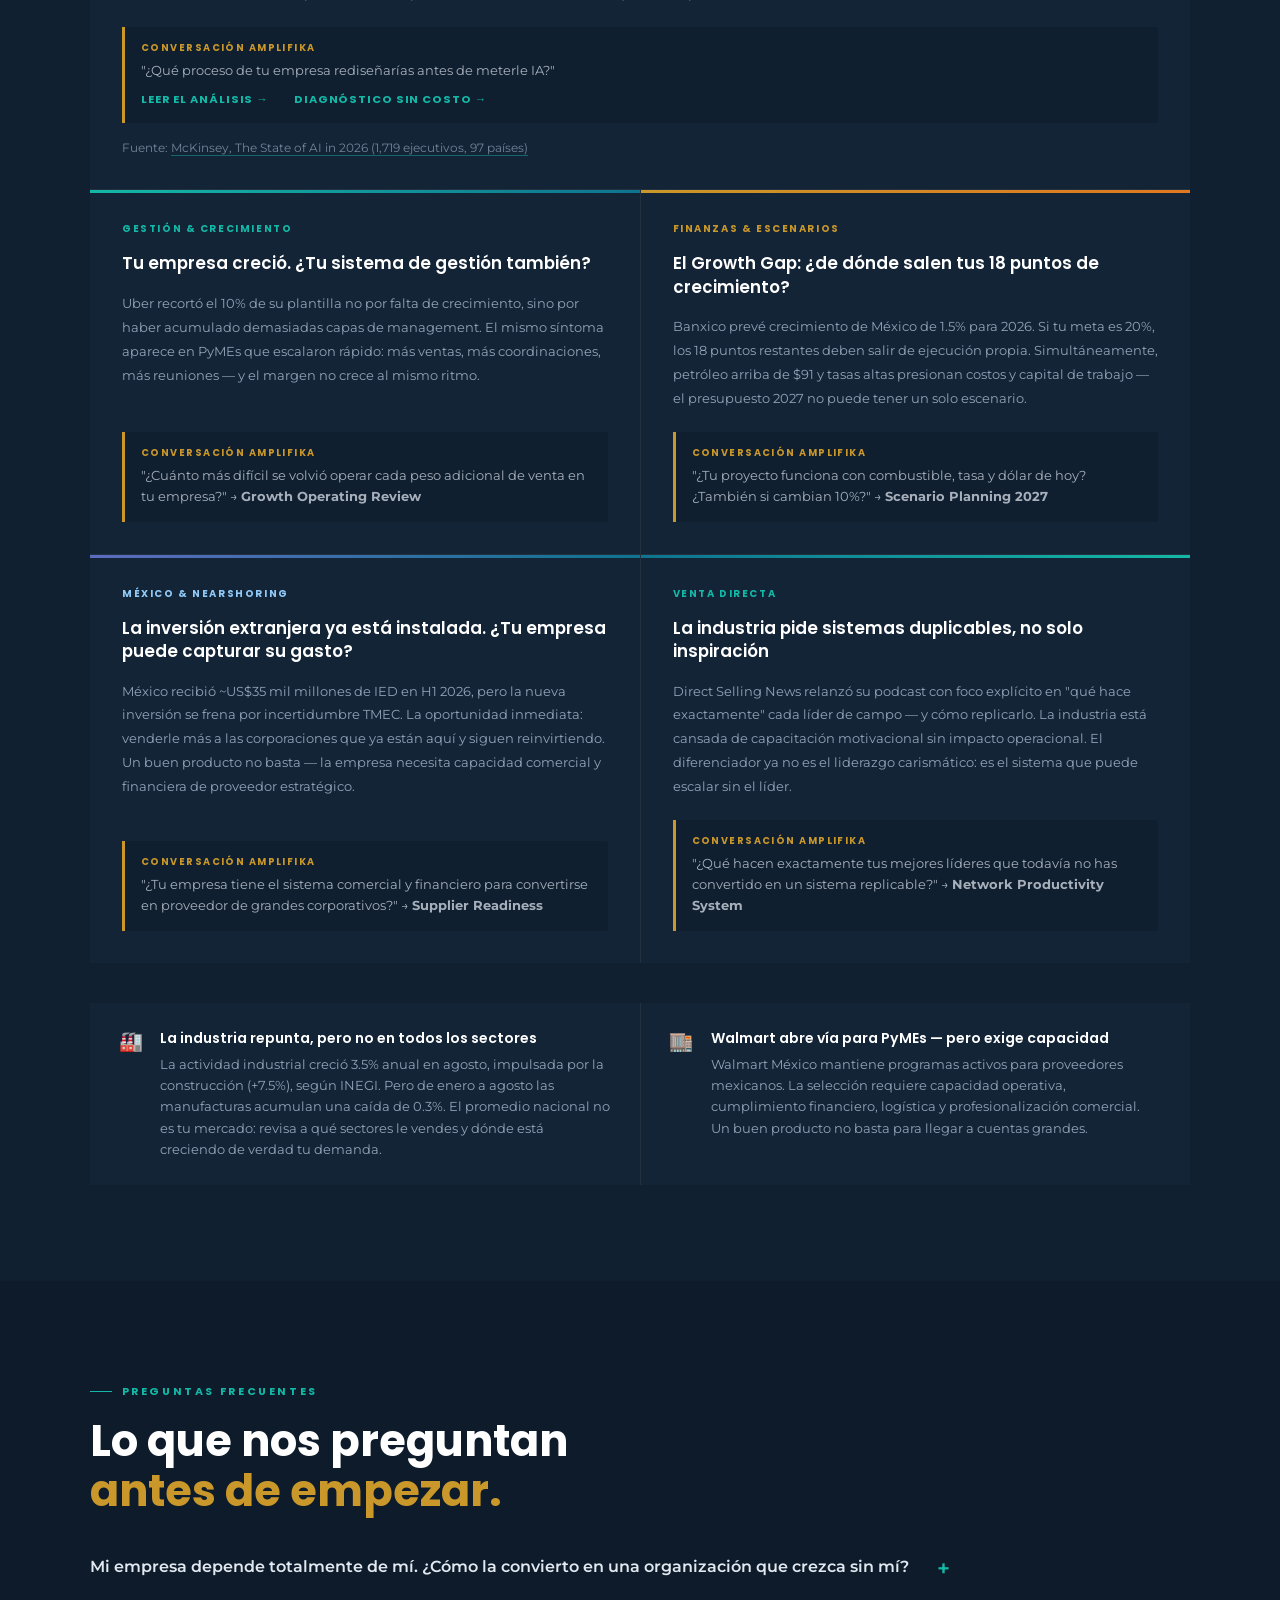
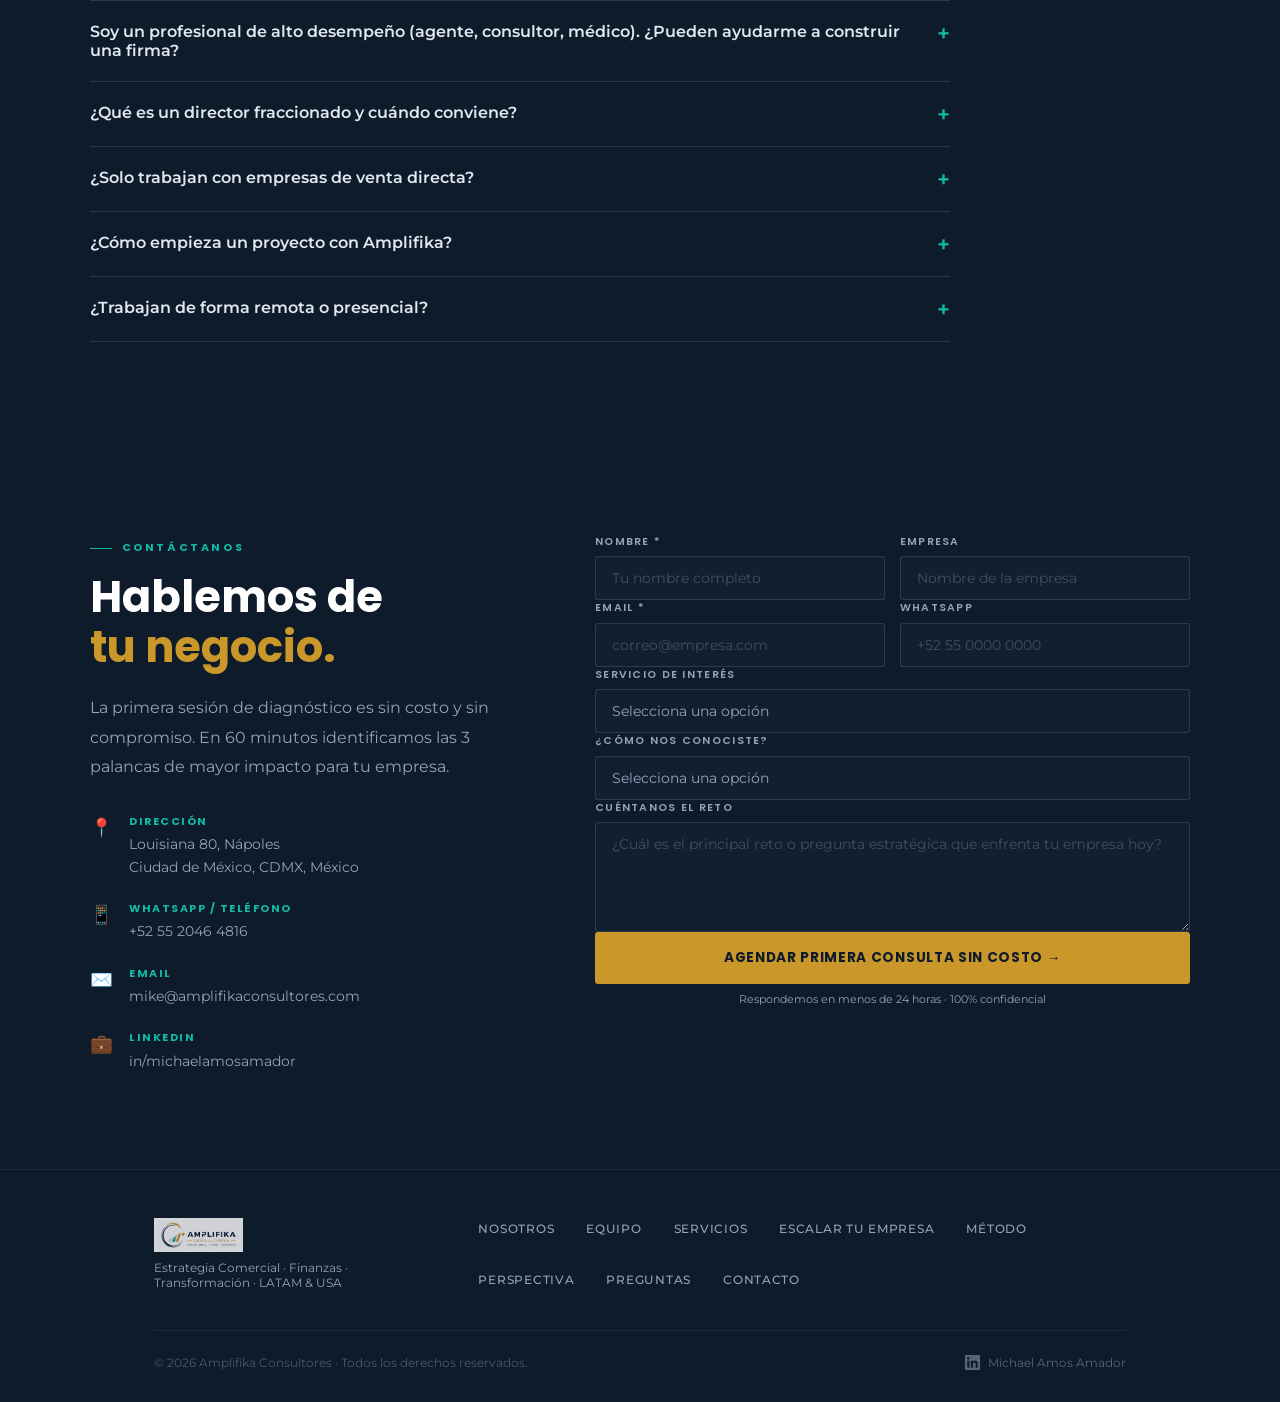
==== commit 53fb033a: "Perspectiva: fecha del radar, nueva señal y corrección de desborde en móvil - "Radar Amplifika · Act" ====
--- a/index.html
+++ b/index.html
@@ -295,7 +295,7 @@
 @media(max-width:960px){
   .nav-links{display:none}
   .hamburger{display:flex}
-  .nosotros-grid,.vd-grid,.frac-grid,.contacto-grid{grid-template-columns:1fr;gap:3rem}
+  .nosotros-grid,.vd-grid,.frac-grid,.contacto-grid{grid-template-columns:minmax(0,1fr);gap:3rem}
   .servicios-grid{grid-template-columns:1fr 1fr}
   .metodo-steps{grid-template-columns:1fr 1fr}
   .value-strip{grid-template-columns:1fr 1fr}
@@ -316,7 +316,10 @@
   .footer-top{flex-direction:column}
   .footer-nav{gap:1rem}
   .comp-val span{width:75px!important;font-size:.73rem}
-  .stat-row{grid-template-columns:1fr 1fr 1fr}
+  .stat-row{grid-template-columns:repeat(3,minmax(0,1fr))}
+  .stat-box{padding:1.1rem .4rem}
+  .stat-num{font-size:1.6rem}
+  .stat-desc{font-size:.6rem;letter-spacing:.02em;overflow-wrap:break-word}
   .perspectiva-intro{gap:1.5rem}
   .founder-top{flex-direction:column}
   .founder-photo,.founder-initials{width:72px;height:72px}
@@ -784,7 +787,7 @@
       </div>
       <div style="max-width:380px">
         <p class="section-intro" style="margin-bottom:.5rem">Señales del mercado analizadas desde la perspectiva de una PyME que quiere crecer de forma rentable y sostenible.</p>
-        <span class="perspectiva-date">Radar Amplifika · Septiembre 2026</span>
+        <span class="perspectiva-date">Radar Amplifika · Actualizado octubre 2026</span>
       </div>
     </div>
 
@@ -851,10 +854,10 @@
     <!-- Señales adicionales -->
     <div class="radar-bottom reveal">
       <div class="radar-signal">
-        <span class="signal-icon" aria-hidden="true">🤖</span>
+        <span class="signal-icon" aria-hidden="true">🏭</span>
         <div>
-          <h4>IA: el reto ya es ROI, no adopción</h4>
-          <p>McKinsey confirma que las empresas líderes no solo usan más IA — conectan cada caso de uso con indicadores de negocio. La capacitación genérica de IA perdió diferenciación. La pregunta hoy: "¿Tu empresa ya trabaja diferente gracias a la IA?"</p>
+          <h4>La industria repunta, pero no en todos los sectores</h4>
+          <p>La actividad industrial creció 3.5% anual en agosto, impulsada por la construcción (+7.5%), según INEGI. Pero de enero a agosto las manufacturas acumulan una caída de 0.3%. El promedio nacional no es tu mercado: revisa a qué sectores le vendes y dónde está creciendo de verdad tu demanda.</p>
         </div>
       </div>
       <div class="radar-signal">
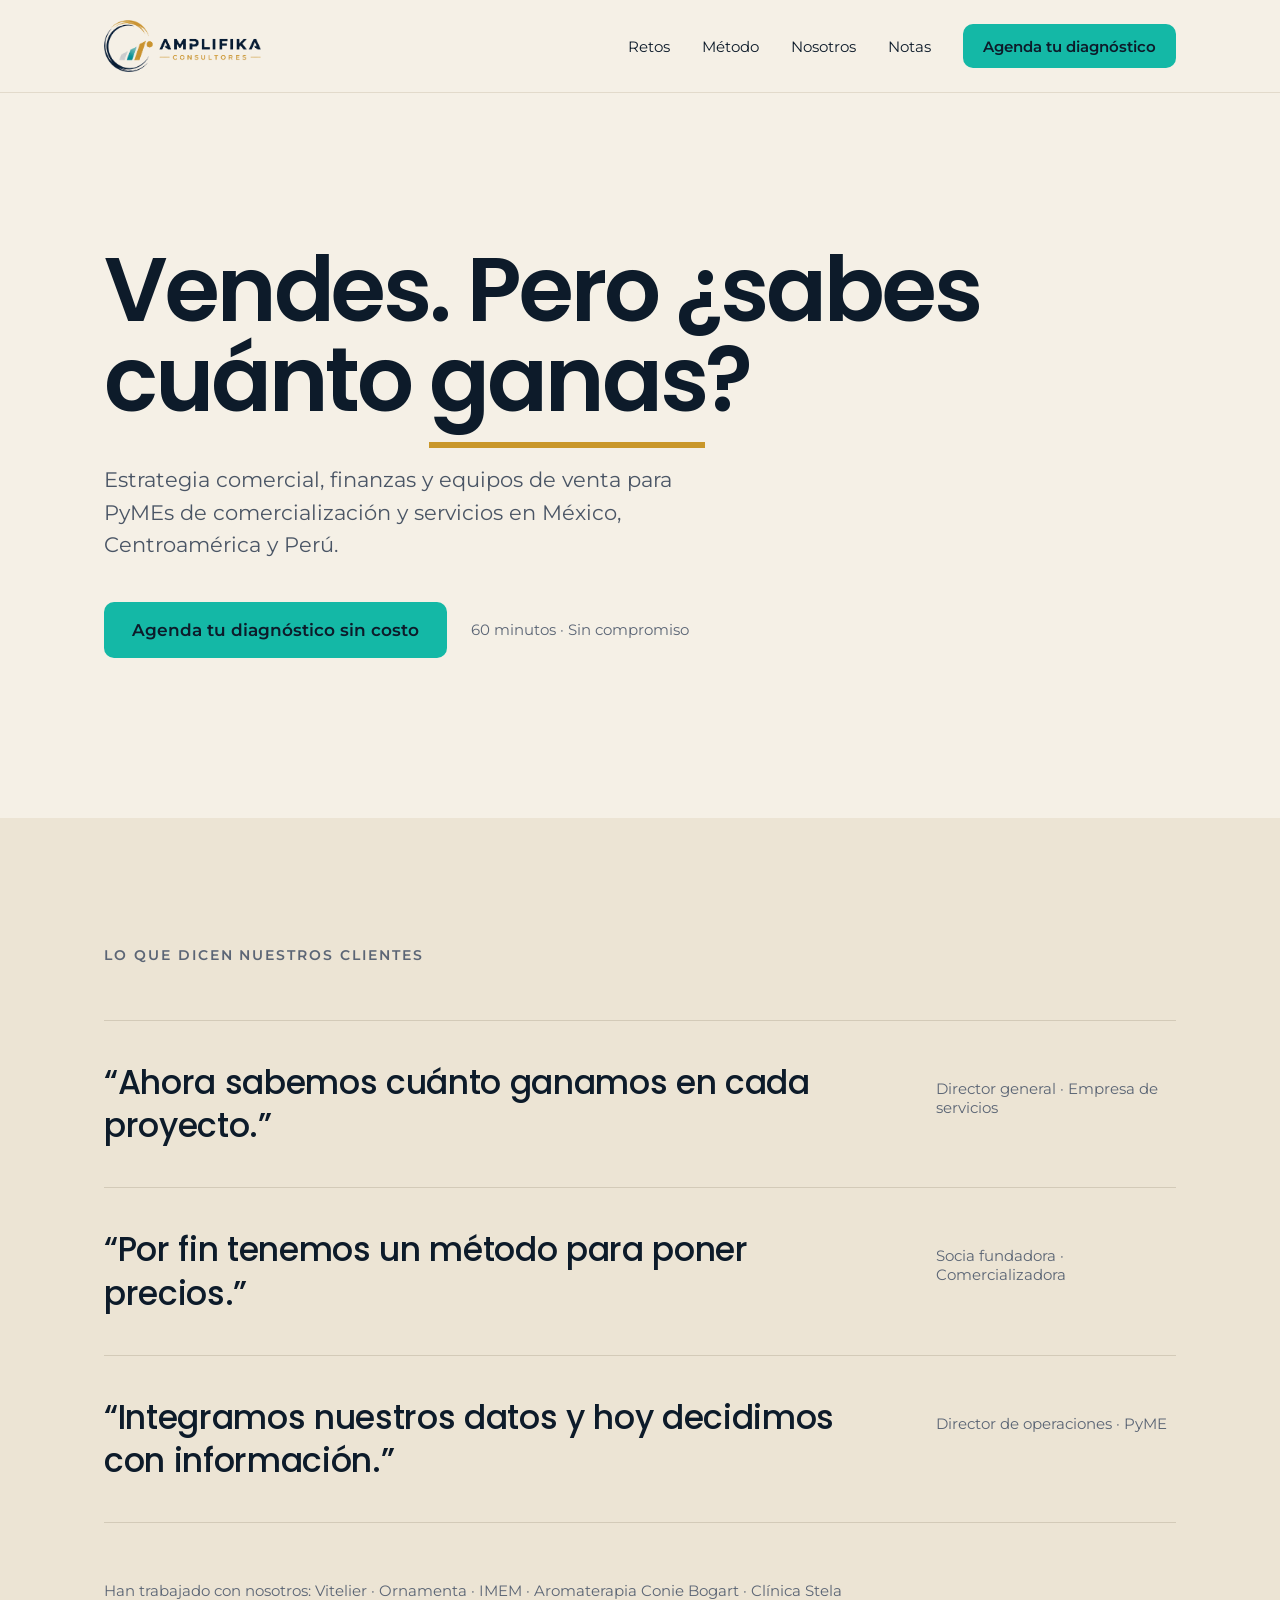
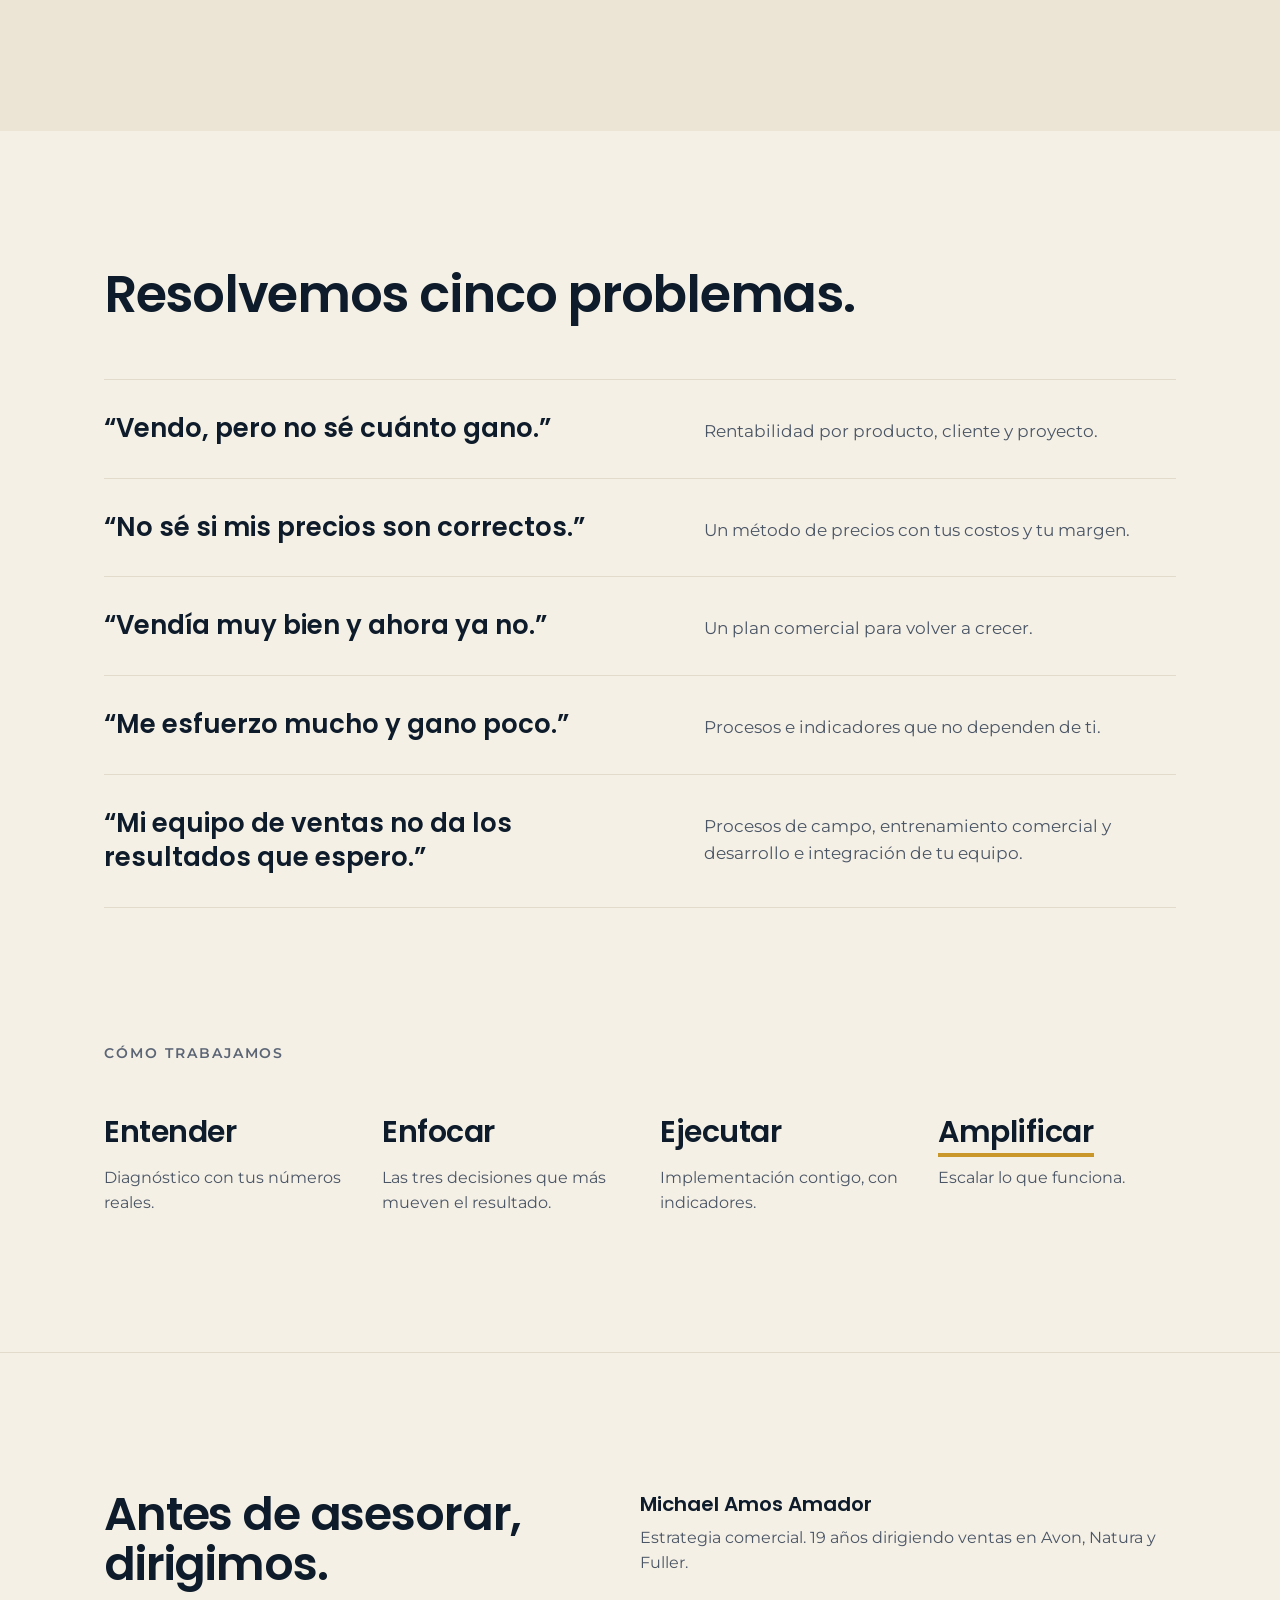
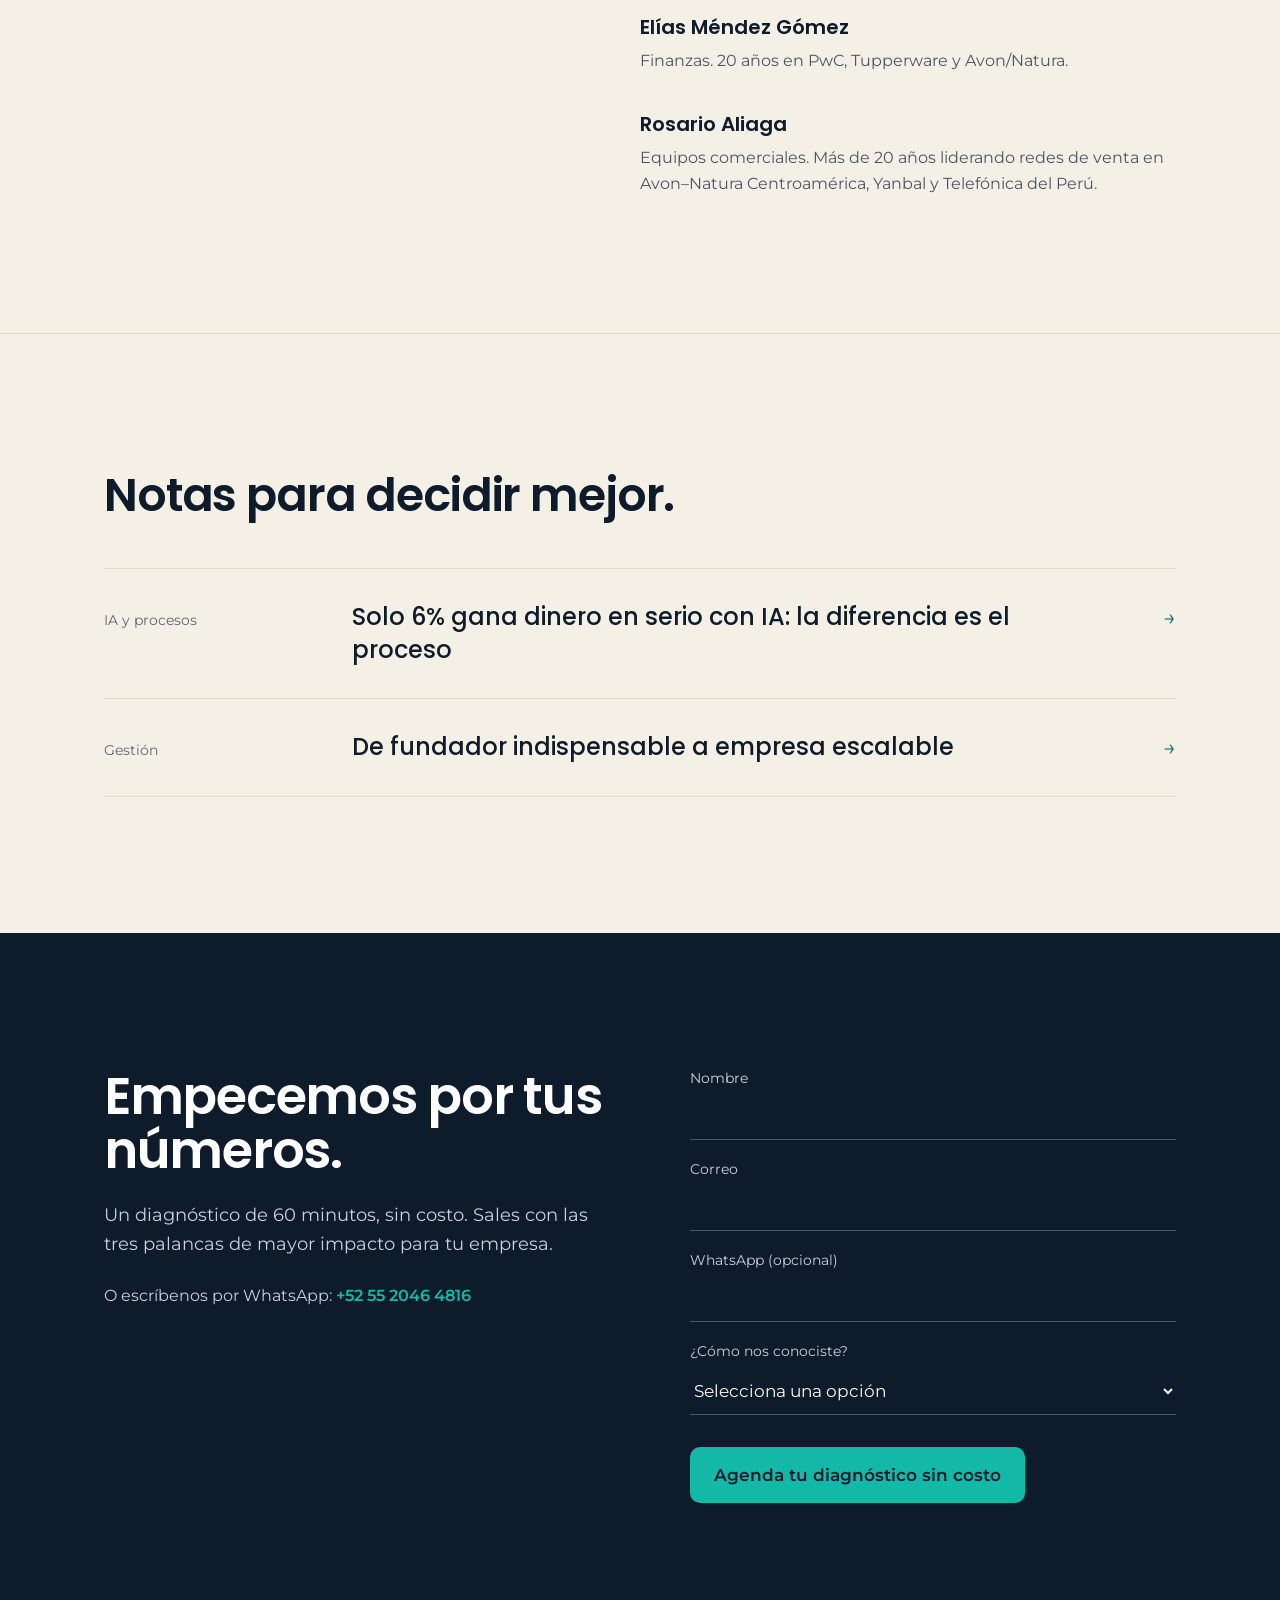
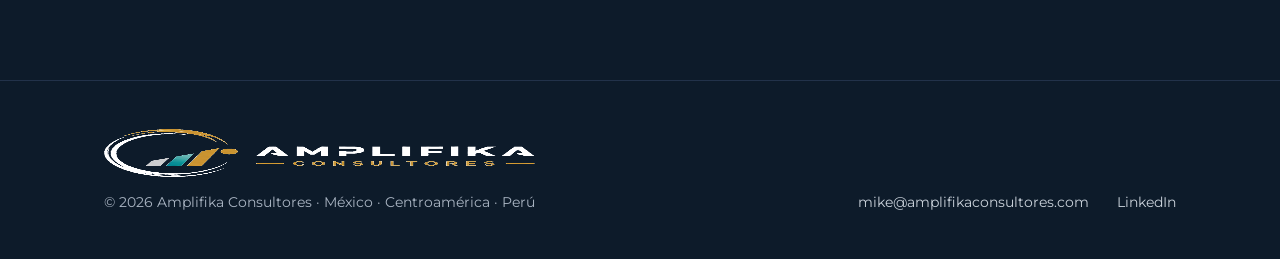
==== commit aa039002: "Nuevo home minimalista 2026" ====
--- a/index.html
+++ b/index.html
@@ -1,10 +1,10 @@
-<!DOCTYPE html>
-<html lang="es">
+<!doctype html>
+<html lang="es-MX">
 <head>
-<meta charset="UTF-8">
-<meta name="viewport" content="width=device-width, initial-scale=1.0">
-<title>Amplifika Consultores | Estrategia comercial, finanzas y transformación</title>
-<meta name="description" content="Consultoría de negocios para convertir retos comerciales y financieros en decisiones claras, planes ejecutables y resultados medibles. +40 años de experiencia directiva combinada.">
+<meta charset="utf-8">
+<meta name="viewport" content="width=device-width, initial-scale=1">
+<title>Amplifika Consultores | Estrategia comercial, finanzas y equipos de venta para PyMEs</title>
+<meta name="description" content="Estrategia comercial, finanzas y desarrollo de equipos de venta para PyMEs de comercialización y servicios en México, Centroamérica y Perú. Diagnóstico de 60 minutos sin costo.">
 <meta name="author" content="Amplifika Consultores">
 <link rel="canonical" href="https://www.amplifikate.com/">
 <link rel="icon" type="image/x-icon" href="brand/favicon.ico">
@@ -15,330 +15,17 @@
 <link rel="icon" type="image/png" sizes="512x512" href="brand/icon-512.png">
 <meta property="og:type" content="website">
 <meta property="og:site_name" content="Amplifika Consultores">
-<meta property="og:title" content="Amplifika Consultores | Estrategia comercial, finanzas y transformación">
-<meta property="og:description" content="Consultoría de negocios para convertir retos comerciales y financieros en decisiones claras, planes ejecutables y resultados medibles.">
+<meta property="og:title" content="Amplifika Consultores | Estrategia comercial, finanzas y equipos de venta">
+<meta property="og:description" content="Estrategia comercial, finanzas y equipos de venta para PyMEs de comercialización y servicios en México, Centroamérica y Perú.">
 <meta property="og:url" content="https://www.amplifikate.com/">
 <meta property="og:image" content="https://www.amplifikate.com/brand/og-amplifika-1200x630.jpg">
 <meta property="og:image:width" content="1200">
 <meta property="og:image:height" content="630">
 <meta property="og:locale" content="es_MX">
 <meta name="twitter:card" content="summary_large_image">
-<meta name="twitter:title" content="Amplifika Consultores | Estrategia comercial, finanzas y transformación">
-<meta name="twitter:description" content="Consultoría de negocios para convertir retos comerciales y financieros en decisiones claras, planes ejecutables y resultados medibles.">
+<meta name="twitter:title" content="Amplifika Consultores | Estrategia comercial, finanzas y equipos de venta">
+<meta name="twitter:description" content="Estrategia comercial, finanzas y equipos de venta para PyMEs de comercialización y servicios en México, Centroamérica y Perú.">
 <meta name="twitter:image" content="https://www.amplifikate.com/brand/social-share-amplifika-1200x627.jpg">
-<link rel="preconnect" href="https://fonts.googleapis.com">
-<link rel="preconnect" href="https://fonts.gstatic.com" crossorigin>
-<link href="https://fonts.googleapis.com/css2?family=Poppins:wght@400;500;600;700&family=Montserrat:wght@300;400;500;600&display=swap" rel="stylesheet">
-
-<style>
-/* ══ VARIABLES ══ */
-:root{
-  --navy:#0D1B2A;--navy2:#112031;--card:#132436;
-  --petroleo:#0E7490;--petroleo2:#0a5a6e;
-  --turquesa:#14B8A6;--tdim:rgba(20,184,166,.12);
-  --dorado:#C9972A;--dorado-l:#dba83a;
-  --gris:#F1F5F9;--blanco:#FFFFFF;
-  --text:#E2E8F0;--muted:#94A3B8;
-  --border:rgba(255,255,255,.07);--border2:rgba(255,255,255,.12);
-}
-
-/* ══ RESET ══ */
-*,*::before,*::after{margin:0;padding:0;box-sizing:border-box}
-html{scroll-behavior:smooth}
-body{font-family:'Montserrat',Arial,sans-serif;background:var(--navy);color:var(--text);overflow-x:hidden;-webkit-font-smoothing:antialiased}
-
-/* ══ NAV ══ */
-nav{position:fixed;top:0;left:0;right:0;z-index:100;padding:0 5%;display:flex;align-items:center;justify-content:space-between;height:72px;transition:background .4s,border-bottom .4s,box-shadow .4s}
-nav.scrolled{background:rgba(13,27,42,.96);backdrop-filter:blur(14px);border-bottom:1px solid var(--border);box-shadow:0 4px 24px rgba(0,0,0,.25)}
-.nav-logo{text-decoration:none;display:flex;align-items:center}
-.nav-logo img{height:38px;width:auto;display:block}
-.nav-links{display:flex;align-items:center;gap:2rem;list-style:none}
-.nav-links a{color:rgba(226,232,240,.72);text-decoration:none;font-size:.75rem;font-weight:500;letter-spacing:.09em;text-transform:uppercase;transition:color .2s}
-.nav-links a:hover,.nav-links a:focus{color:var(--turquesa);outline:none}
-.nav-cta{background:var(--dorado)!important;color:var(--navy)!important;padding:.5rem 1.2rem!important;border-radius:3px;font-weight:600!important}
-.nav-cta:hover{background:var(--dorado-l)!important;color:var(--navy)!important}
-.hamburger{display:none;flex-direction:column;gap:5px;cursor:pointer;background:none;border:none;padding:6px}
-.hamburger span{display:block;width:24px;height:1.5px;background:var(--text);transition:all .3s}
-.mobile-menu{display:none;position:fixed;top:72px;left:0;right:0;background:rgba(13,27,42,.98);backdrop-filter:blur(16px);padding:1.5rem 5% 2rem;border-bottom:1px solid var(--border);z-index:99}
-.mobile-menu.open{display:block}
-.mobile-menu a{display:block;color:var(--muted);text-decoration:none;font-size:.85rem;letter-spacing:.08em;text-transform:uppercase;font-weight:500;padding:.9rem 0;border-bottom:1px solid var(--border);transition:color .2s}
-.mobile-menu a:hover{color:var(--turquesa)}
-.mobile-menu a.mcta{color:var(--turquesa);font-weight:600;border-bottom:none}
-
-/* ══ HERO ══ */
-#hero{min-height:100vh;display:flex;align-items:center;position:relative;overflow:hidden;padding:130px 5% 80px}
-.hero-bg{position:absolute;inset:0;background-image:url('brand/hero-amplifika-1920x800.webp');background-size:cover;background-position:center 30%;background-repeat:no-repeat}
-.hero-overlay{position:absolute;inset:0;background:linear-gradient(108deg,rgba(13,27,42,.95) 0%,rgba(13,27,42,.82) 45%,rgba(14,116,144,.28) 100%)}
-.hero-content{position:relative;max-width:1100px;margin:0 auto;width:100%}
-.hero-eyebrow{display:inline-flex;align-items:center;gap:.65rem;font-family:'Poppins',sans-serif;font-size:.68rem;font-weight:600;letter-spacing:.24em;text-transform:uppercase;color:var(--turquesa);margin-bottom:1.8rem;opacity:0;animation:fadeUp .8s .15s forwards}
-.hero-eyebrow::before{content:'';display:block;width:28px;height:1.5px;background:var(--turquesa);flex-shrink:0}
-h1{font-family:'Poppins',Arial,sans-serif;font-size:clamp(2.4rem,5.5vw,5.2rem);font-weight:700;line-height:1.08;color:var(--blanco);margin-bottom:1.6rem;max-width:800px;opacity:0;animation:fadeUp .9s .35s forwards}
-h1 .accent{color:var(--turquesa)}
-.hero-desc{max-width:540px;font-size:1.03rem;font-weight:400;color:rgba(226,232,240,.78);line-height:1.85;margin-bottom:2.8rem;opacity:0;animation:fadeUp .9s .55s forwards}
-.hero-actions{display:flex;gap:1rem;flex-wrap:wrap;opacity:0;animation:fadeUp .9s .75s forwards}
-
-/* ══ BOTONES ══ */
-.btn-primary{display:inline-flex;align-items:center;gap:.4rem;background:var(--dorado);color:var(--navy);padding:.9rem 2.2rem;font-family:'Poppins',sans-serif;font-size:.8rem;font-weight:700;letter-spacing:.05em;text-transform:uppercase;text-decoration:none;border-radius:3px;border:none;cursor:pointer;transition:background .2s,transform .18s}
-.btn-primary:hover,.btn-primary:focus{background:var(--dorado-l);transform:translateY(-2px);outline:none}
-.btn-ghost{display:inline-flex;align-items:center;gap:.4rem;background:transparent;color:rgba(226,232,240,.8);padding:.9rem 2.2rem;font-family:'Poppins',sans-serif;font-size:.8rem;font-weight:500;letter-spacing:.05em;text-transform:uppercase;text-decoration:none;border:1px solid rgba(255,255,255,.22);border-radius:3px;transition:border-color .2s,color .2s,transform .18s}
-.btn-ghost:hover,.btn-ghost:focus{border-color:var(--turquesa);color:var(--turquesa);transform:translateY(-2px);outline:none}
-
-/* ══ VALUE STRIP ══ */
-.value-strip{margin-top:5rem;display:grid;grid-template-columns:repeat(4,1fr);gap:1px;background:var(--border);border:1px solid var(--border);border-radius:4px;overflow:hidden;opacity:0;animation:fadeUp .9s .95s forwards}
-.value-item{background:rgba(13,27,42,.72);backdrop-filter:blur(8px);padding:1.4rem 1.2rem;display:flex;align-items:flex-start;gap:.8rem}
-.value-icon{font-size:1.3rem;flex-shrink:0;margin-top:1px}
-.value-item h4{font-family:'Poppins',sans-serif;font-size:.8rem;font-weight:600;color:var(--blanco);margin-bottom:.2rem}
-.value-item p{font-size:.73rem;font-weight:400;color:var(--muted);line-height:1.5}
-
-/* ══ CLIENTS STRIP ══ */
-.clients-strip{background:var(--card);border-top:1px solid var(--border);border-bottom:1px solid var(--border);padding:1.8rem 5%}
-.clients-inner{max-width:1100px;margin:0 auto;display:flex;align-items:center;gap:2rem;flex-wrap:wrap}
-.clients-label{font-family:'Poppins',sans-serif;font-size:.65rem;font-weight:700;letter-spacing:.2em;text-transform:uppercase;color:var(--muted);white-space:nowrap;flex-shrink:0}
-.clients-list{display:flex;align-items:center;gap:1.5rem;flex-wrap:wrap;flex:1}
-.client-chip{font-family:'Poppins',sans-serif;font-size:.72rem;font-weight:600;letter-spacing:.06em;color:rgba(226,232,240,.5);text-transform:uppercase;padding:.35rem .9rem;border:1px solid var(--border2);border-radius:2px;white-space:nowrap;transition:color .2s,border-color .2s}
-.client-chip:hover{color:var(--turquesa);border-color:rgba(20,184,166,.4)}
-.client-sep{color:var(--border2);flex-shrink:0}
-
-/* ══ ANIMACIONES ══ */
-@keyframes fadeUp{from{opacity:0;transform:translateY(22px)}to{opacity:1;transform:translateY(0)}}
-.reveal{opacity:0;transform:translateY(18px);transition:opacity .65s ease,transform .65s ease}
-.reveal.visible{opacity:1;transform:translateY(0)}
-@media(prefers-reduced-motion:reduce){.reveal,h1,.hero-eyebrow,.hero-desc,.hero-actions,.value-strip{animation:none!important;opacity:1!important;transform:none!important;transition:none!important}}
-
-/* ══ SECCIONES BASE ══ */
-section{padding:6rem 5%}
-.section-inner{max-width:1100px;margin:0 auto}
-.section-label{display:inline-flex;align-items:center;gap:.6rem;font-family:'Poppins',sans-serif;font-size:.68rem;font-weight:700;letter-spacing:.24em;text-transform:uppercase;color:var(--turquesa);margin-bottom:1rem}
-.section-label::before{content:'';display:block;width:22px;height:1.5px;background:var(--turquesa);flex-shrink:0}
-h2{font-family:'Poppins',Arial,sans-serif;font-size:clamp(1.9rem,3.4vw,2.9rem);font-weight:700;color:var(--blanco);line-height:1.15;margin-bottom:1.3rem}
-h2 em{font-style:normal;color:var(--dorado)}
-h2 .accent{color:var(--turquesa)}
-.section-intro{font-size:.97rem;font-weight:400;color:var(--muted);line-height:1.9;max-width:620px;margin-bottom:3.5rem}
-
-/* ══ NOSOTROS ══ */
-#nosotros{background:var(--navy2)}
-.nosotros-grid{display:grid;grid-template-columns:1fr 1fr;gap:5rem;align-items:start}
-.nosotros-left p{font-size:.96rem;font-weight:400;color:var(--muted);line-height:1.9;margin-bottom:1.4rem}
-.stat-row{display:grid;grid-template-columns:repeat(3,1fr);gap:1px;background:var(--border);margin-top:2rem}
-.stat-box{background:var(--navy);padding:1.3rem 1.1rem;text-align:center}
-.stat-num{font-family:'Poppins',sans-serif;font-size:2.2rem;font-weight:700;color:var(--dorado);line-height:1;display:block;margin-bottom:.25rem}
-.stat-desc{font-size:.73rem;font-weight:500;color:var(--muted);letter-spacing:.04em;text-transform:uppercase}
-.nosotros-right{display:flex;flex-direction:column;gap:1px;background:var(--border)}
-.pillar{background:var(--navy);padding:1.7rem 1.6rem;display:flex;gap:1.1rem;align-items:flex-start;transition:background .2s;border-left:3px solid transparent}
-.pillar:hover{background:rgba(14,116,144,.07);border-left-color:var(--turquesa)}
-.pillar-icon{font-size:1.35rem;flex-shrink:0;margin-top:1px}
-.pillar h4{font-family:'Poppins',sans-serif;font-size:.9rem;font-weight:600;color:var(--blanco);margin-bottom:.3rem}
-.pillar p{font-size:.82rem;font-weight:400;color:var(--muted);line-height:1.7}
-
-/* ══ EQUIPO ══ */
-#equipo{background:var(--navy);position:relative;overflow:hidden}
-#equipo::before{content:'';position:absolute;top:-200px;left:-100px;width:500px;height:500px;background:radial-gradient(circle,rgba(14,116,144,.07) 0%,transparent 70%);pointer-events:none}
-.equipo-grid{display:grid;grid-template-columns:1fr 1fr;gap:2px;background:var(--border)}
-.founder-card{background:var(--card);padding:2.8rem 2.4rem;display:flex;flex-direction:column;gap:1.8rem;transition:background .3s}
-.founder-card:hover{background:rgba(14,116,144,.06)}
-.founder-top{display:flex;gap:1.6rem;align-items:flex-start}
-.founder-photo{width:88px;height:88px;border-radius:4px;object-fit:cover;object-position:top center;flex-shrink:0;border:2px solid var(--border2)}
-.founder-initials{width:88px;height:88px;border-radius:4px;flex-shrink:0;background:linear-gradient(135deg,var(--petroleo),var(--navy2));display:flex;align-items:center;justify-content:center;font-family:'Poppins',sans-serif;font-size:1.8rem;font-weight:700;color:var(--turquesa);border:2px solid var(--border2)}
-.founder-id h3{font-family:'Poppins',sans-serif;font-size:1.15rem;font-weight:700;color:var(--blanco);margin-bottom:.2rem}
-.founder-title{font-family:'Poppins',sans-serif;font-size:.72rem;font-weight:600;letter-spacing:.12em;text-transform:uppercase;color:var(--turquesa);margin-bottom:.5rem;display:block}
-.founder-yrs{display:inline-flex;align-items:center;gap:.4rem;font-size:.73rem;font-weight:500;color:var(--muted)}
-.founder-yrs::before{content:'';display:block;width:14px;height:1.5px;background:var(--dorado)}
-.founder-bio{font-size:.88rem;font-weight:400;color:var(--muted);line-height:1.85}
-.founder-tags{display:flex;flex-wrap:wrap;gap:.35rem}
-.founder-exp{display:flex;flex-direction:column;gap:.6rem;margin-top:.2rem}
-.exp-item{display:flex;align-items:flex-start;gap:.7rem;font-size:.82rem;color:var(--muted)}
-.exp-dot{width:5px;height:5px;background:var(--turquesa);border-radius:50%;flex-shrink:0;margin-top:.45rem}
-.exp-item strong{color:var(--blanco);font-weight:600}
-
-/* ══ SERVICIOS ══ */
-#servicios{background:var(--navy2)}
-.servicios-grid{display:grid;grid-template-columns:repeat(3,1fr);gap:1px;background:var(--border);border:1px solid var(--border)}
-.servicio-card{background:var(--card);padding:2.2rem;position:relative;overflow:hidden;transition:background .3s}
-.servicio-card::after{content:'';position:absolute;bottom:0;left:0;width:100%;height:3px;background:linear-gradient(90deg,var(--petroleo),var(--turquesa));transform:scaleX(0);transform-origin:left;transition:transform .35s}
-.servicio-card:hover{background:rgba(14,116,144,.06)}
-.servicio-card:hover::after{transform:scaleX(1)}
-.servicio-num{font-family:'Poppins',sans-serif;font-size:3rem;font-weight:700;color:rgba(20,184,166,.06);line-height:1;position:absolute;top:1rem;right:1.4rem;user-select:none}
-.servicio-icon{font-size:1.5rem;margin-bottom:1rem}
-.servicio-card h3{font-family:'Poppins',sans-serif;font-size:.97rem;font-weight:600;color:var(--blanco);margin-bottom:.6rem;line-height:1.35}
-.servicio-card p{font-size:.84rem;font-weight:400;color:var(--muted);line-height:1.8;margin-bottom:1.2rem}
-.servicio-tags{display:flex;flex-wrap:wrap;gap:.35rem}
-.tag{font-family:'Poppins',sans-serif;font-size:.62rem;font-weight:600;letter-spacing:.08em;text-transform:uppercase;padding:.26rem .55rem;background:var(--tdim);border:1px solid rgba(20,184,166,.2);color:var(--turquesa);border-radius:2px}
-.servicio-card.diff{background:rgba(14,116,144,.07);border:1px solid rgba(20,184,166,.18);display:flex;flex-direction:column;justify-content:center}
-.servicio-card.diff h3{color:var(--turquesa);font-size:1.05rem}
-
-/* ══ MÉTODO ══ */
-#metodo{background:var(--navy)}
-.metodo-steps{display:grid;grid-template-columns:repeat(4,1fr);gap:1px;background:var(--border);margin-top:.5rem}
-.metodo-step{background:var(--navy2);padding:2.2rem 1.8rem;position:relative;transition:background .3s}
-.metodo-step:hover{background:rgba(14,116,144,.07)}
-.step-num{font-family:'Poppins',sans-serif;font-size:.65rem;font-weight:700;letter-spacing:.22em;color:var(--turquesa);text-transform:uppercase;margin-bottom:.75rem}
-.metodo-step h3{font-family:'Poppins',sans-serif;font-size:1.35rem;font-weight:700;color:var(--dorado);margin-bottom:.55rem;line-height:1.1}
-.metodo-step p{font-size:.83rem;font-weight:400;color:var(--muted);line-height:1.75}
-.step-arrow{position:absolute;top:2.5rem;right:-10px;color:var(--turquesa);font-size:1.1rem;opacity:.6;z-index:1}
-.metodo-step:last-child .step-arrow{display:none}
-
-/* ══ VENTA DIRECTA ══ */
-#venta-directa{background:var(--navy2);position:relative;overflow:hidden}
-#venta-directa::before{content:'';position:absolute;top:-180px;right:-120px;width:520px;height:520px;background:radial-gradient(circle,rgba(14,116,144,.09) 0%,transparent 70%);pointer-events:none}
-.vd-grid{display:grid;grid-template-columns:1fr 1fr;gap:5rem;align-items:start}
-.vd-item{display:flex;align-items:flex-start;gap:1rem;padding:1.3rem 0;border-bottom:1px solid var(--border);transition:padding-left .2s}
-.vd-item:hover{padding-left:.5rem}
-.vd-item:first-child{padding-top:0}
-.vd-dot{width:6px;height:6px;background:var(--turquesa);border-radius:50%;flex-shrink:0;margin-top:.6rem}
-.vd-item h4{font-family:'Poppins',sans-serif;font-size:.9rem;font-weight:600;color:var(--blanco);margin-bottom:.22rem}
-.vd-item p{font-size:.81rem;font-weight:400;color:var(--muted);line-height:1.65}
-.vd-right{display:flex;flex-direction:column;gap:1.1rem}
-.highlight-card{background:var(--card);border:1px solid var(--border);border-top:3px solid var(--turquesa);border-radius:4px;padding:1.8rem}
-.highlight-card .big-num{font-family:'Poppins',sans-serif;font-size:3.2rem;font-weight:700;color:var(--dorado);line-height:1;display:block;margin-bottom:.4rem}
-.highlight-card p{font-size:.85rem;font-weight:400;color:var(--muted);line-height:1.7}
-.highlight-card .source{font-size:.68rem;letter-spacing:.1em;text-transform:uppercase;color:rgba(148,163,184,.42);margin-top:.75rem;display:block}
-
-/* ══ FRACCIONADOS ══ */
-#fraccionados{background:var(--navy)}
-.frac-grid{display:grid;grid-template-columns:1fr 1.15fr;gap:5rem;align-items:start}
-.frac-comparison{margin-top:2rem}
-.comp-header{display:flex;align-items:center;padding-bottom:.6rem;border-bottom:1px solid var(--border2);font-family:'Poppins',sans-serif;font-size:.63rem;font-weight:700;letter-spacing:.18em;text-transform:uppercase;color:var(--muted)}
-.comp-row{display:flex;align-items:center;padding:.75rem 0;border-bottom:1px solid var(--border);font-size:.82rem}
-.comp-label{flex:1;color:var(--muted);font-weight:400}
-.comp-header .comp-label{flex:1}
-.comp-val{display:flex;gap:1.5rem}
-.comp-val span:first-child{color:rgba(148,163,184,.4);width:110px;text-align:center}
-.comp-val span:last-child{color:var(--turquesa);width:110px;text-align:center;font-weight:600}
-.frac-cards{display:grid;grid-template-columns:1fr 1fr;gap:1px;background:var(--border)}
-.frac-card{background:var(--navy2);padding:1.8rem 1.3rem;text-align:center;transition:background .2s}
-.frac-card:hover{background:rgba(14,116,144,.07)}
-.frac-icon{font-size:1.7rem;margin-bottom:.7rem;display:block}
-.frac-card h4{font-family:'Poppins',sans-serif;font-size:.86rem;font-weight:600;color:var(--blanco);margin-bottom:.4rem;line-height:1.3}
-.frac-card p{font-size:.77rem;font-weight:400;color:var(--muted);line-height:1.6}
-
-/* ══ CTA BANNER ══ */
-#cta{background:linear-gradient(135deg,var(--petroleo) 0%,var(--petroleo2) 100%);padding:5rem 5%;position:relative;overflow:hidden}
-#cta::before{content:'';position:absolute;inset:0;background:linear-gradient(135deg,rgba(201,151,42,.1) 0%,transparent 55%)}
-.cta-inner{max-width:1100px;margin:0 auto;display:flex;align-items:center;justify-content:space-between;gap:3rem;position:relative}
-.cta-text h2{font-size:clamp(1.55rem,3vw,2.45rem);margin-bottom:.6rem;color:var(--blanco)}
-.cta-text p{font-size:.91rem;font-weight:400;color:rgba(255,255,255,.68)}
-
-/* ══ PERSPECTIVA DEL MERCADO ══ */
-#perspectiva{background:var(--navy2)}
-.perspectiva-intro{display:flex;align-items:flex-start;justify-content:space-between;gap:3rem;margin-bottom:3rem;flex-wrap:wrap}
-.perspectiva-date{font-family:'Poppins',sans-serif;font-size:.65rem;font-weight:700;letter-spacing:.18em;text-transform:uppercase;color:var(--muted);margin-top:.3rem}
-.radar-grid{display:grid;grid-template-columns:repeat(2,1fr);gap:1px;background:var(--border)}
-.radar-card{background:var(--card);padding:2rem;display:flex;flex-direction:column;gap:1rem;transition:background .2s;position:relative;overflow:hidden}
-.radar-card:hover{background:rgba(14,116,144,.06)}
-.radar-card::before{content:'';position:absolute;top:0;left:0;width:100%;height:3px}
-.radar-card.theme-crecimiento::before{background:linear-gradient(90deg,var(--turquesa),var(--petroleo))}
-.radar-card.theme-finanzas::before{background:linear-gradient(90deg,var(--dorado),#e07820)}
-.radar-card.theme-mexico::before{background:linear-gradient(90deg,#5c6bc0,var(--petroleo))}
-.radar-card.theme-directa::before{background:linear-gradient(90deg,var(--petroleo),var(--turquesa))}
-.radar-tag{font-family:'Poppins',sans-serif;font-size:.62rem;font-weight:700;letter-spacing:.16em;text-transform:uppercase;display:block}
-.radar-card.theme-crecimiento .radar-tag{color:var(--turquesa)}
-.radar-card.theme-finanzas .radar-tag{color:var(--dorado)}
-.radar-card.theme-mexico .radar-tag{color:#90caf9}
-.radar-card.theme-directa .radar-tag{color:var(--turquesa)}
-.radar-card h3{font-family:'Poppins',sans-serif;font-size:1.05rem;font-weight:600;color:var(--blanco);line-height:1.4}
-.radar-card p{font-size:.83rem;font-weight:400;color:var(--muted);line-height:1.8;flex:1}
-.radar-conv{background:rgba(13,27,42,.5);border-left:3px solid var(--dorado);padding:.9rem 1rem;border-radius:0 3px 3px 0;margin-top:.3rem}
-.radar-conv-label{font-family:'Poppins',sans-serif;font-size:.6rem;font-weight:700;letter-spacing:.15em;text-transform:uppercase;color:var(--dorado);margin-bottom:.3rem;display:block}
-.radar-conv p{font-size:.8rem;font-weight:400;color:rgba(226,232,240,.72);line-height:1.65;margin:0}
-.radar-bottom{margin-top:2.5rem;display:grid;grid-template-columns:1fr 1fr;gap:1px;background:var(--border)}
-.radar-signal{background:var(--card);padding:1.6rem 1.8rem;display:flex;gap:1.1rem;align-items:flex-start}
-.signal-icon{font-size:1.2rem;flex-shrink:0;margin-top:1px}
-.radar-signal h4{font-family:'Poppins',sans-serif;font-size:.88rem;font-weight:600;color:var(--blanco);margin-bottom:.3rem}
-.radar-signal p{font-size:.8rem;font-weight:400;color:var(--muted);line-height:1.65}
-/* Ficha destacada (ocupa todo el ancho y enlaza a un análisis completo) */
-.radar-featured{grid-column:1/-1}
-.radar-featured>p:not(.radar-src){max-width:900px}
-.radar-card.theme-ia::before{background:linear-gradient(90deg,var(--turquesa),var(--dorado))}
-.radar-card.theme-ia .radar-tag{color:var(--turquesa)}
-.radar-links{display:flex;flex-wrap:wrap;gap:.6rem 1.6rem;margin-top:.65rem}
-.radar-link{font-family:'Poppins',sans-serif;font-size:.7rem;font-weight:700;letter-spacing:.08em;text-transform:uppercase;color:var(--turquesa);text-decoration:none;transition:color .2s}
-.radar-link:hover,.radar-link:focus{color:var(--dorado-l);outline:none}
-.radar-card p.radar-src{flex:none;font-size:.72rem;line-height:1.6;color:rgba(148,163,184,.75)}
-.radar-src a{color:inherit;text-decoration:underline;text-decoration-color:rgba(20,184,166,.45);text-underline-offset:3px}
-.radar-src a:hover{color:var(--turquesa)}
-
-/* ══ CONTACTO ══ */
-#contacto{background:var(--navy)}
-.contacto-grid{display:grid;grid-template-columns:1fr 1.4fr;gap:5rem;align-items:start}
-.contact-details{display:flex;flex-direction:column;gap:1.4rem;margin-top:2rem}
-.contact-item{display:flex;gap:1rem;align-items:flex-start}
-.ci-icon{font-size:1.15rem;margin-top:2px;flex-shrink:0}
-.contact-item h5{font-family:'Poppins',sans-serif;font-size:.68rem;font-weight:700;letter-spacing:.14em;text-transform:uppercase;color:var(--turquesa);margin-bottom:.2rem}
-.contact-item p,.contact-item a{font-size:.9rem;font-weight:400;color:var(--muted);text-decoration:none;line-height:1.6;transition:color .2s}
-.contact-item a:hover{color:var(--turquesa)}
-.contact-form{display:flex;flex-direction:column;gap:.9rem}
-.form-row{display:grid;grid-template-columns:1fr 1fr;gap:.9rem}
-.form-group{display:flex;flex-direction:column;gap:.4rem}
-.form-group label{font-family:'Poppins',sans-serif;font-size:.67rem;font-weight:600;letter-spacing:.12em;text-transform:uppercase;color:var(--muted)}
-.form-group input,.form-group select,.form-group textarea{background:var(--navy2);border:1px solid var(--border2);border-radius:3px;padding:.75rem 1rem;color:var(--text);font-family:'Montserrat',sans-serif;font-size:.9rem;font-weight:400;transition:border-color .2s,box-shadow .2s;outline:none;width:100%}
-.form-group input:focus,.form-group select:focus,.form-group textarea:focus{border-color:var(--turquesa);box-shadow:0 0 0 3px rgba(20,184,166,.1)}
-.form-group select{appearance:none;cursor:pointer;color:var(--muted)}
-.form-group select option{background:var(--navy2);color:var(--text)}
-.form-group textarea{resize:vertical;min-height:110px}
-input::placeholder,textarea::placeholder{color:rgba(148,163,184,.35)}
-
-/* ══ FOOTER ══ */
-footer{background:var(--navy);border-top:1px solid var(--border)}
-.footer-inner{max-width:1100px;margin:0 auto;padding:3rem 5% 2rem}
-.footer-top{display:flex;align-items:flex-start;justify-content:space-between;gap:3rem;padding-bottom:2.5rem;border-bottom:1px solid var(--border);margin-bottom:1.5rem}
-.footer-brand img{height:34px;width:auto;display:block;margin-bottom:.55rem;opacity:.82}
-.footer-brand p{font-size:.75rem;font-weight:400;color:var(--muted)}
-.footer-nav{display:flex;gap:2rem;list-style:none;flex-wrap:wrap}
-.footer-nav a{color:var(--muted);text-decoration:none;font-size:.76rem;font-weight:500;letter-spacing:.06em;text-transform:uppercase;transition:color .2s}
-.footer-nav a:hover{color:var(--turquesa)}
-.footer-bottom{display:flex;align-items:center;justify-content:space-between;gap:1rem;flex-wrap:wrap}
-.footer-copy{font-size:.73rem;color:rgba(148,163,184,.45)}
-.footer-linkedin{display:flex;align-items:center;gap:.5rem;font-size:.73rem;color:rgba(148,163,184,.55);text-decoration:none;transition:color .2s}
-.footer-linkedin:hover{color:var(--turquesa)}
-
-/* ══ RESPONSIVE ══ */
-@media(max-width:960px){
-  .nav-links{display:none}
-  .hamburger{display:flex}
-  .nosotros-grid,.vd-grid,.frac-grid,.contacto-grid{grid-template-columns:minmax(0,1fr);gap:3rem}
-  .servicios-grid{grid-template-columns:1fr 1fr}
-  .metodo-steps{grid-template-columns:1fr 1fr}
-  .value-strip{grid-template-columns:1fr 1fr}
-  .equipo-grid{grid-template-columns:1fr}
-  .radar-grid{grid-template-columns:1fr}
-  .radar-bottom{grid-template-columns:1fr}
-  .step-arrow{display:none}
-}
-@media(max-width:620px){
-  section{padding:4rem 5%}
-  h1{font-size:clamp(2rem,8vw,3rem)}
-  .servicios-grid{grid-template-columns:1fr}
-  .metodo-steps{grid-template-columns:1fr}
-  .value-strip{grid-template-columns:1fr}
-  .form-row{grid-template-columns:1fr}
-  .frac-cards{grid-template-columns:1fr}
-  .cta-inner{flex-direction:column;text-align:center}
-  .footer-top{flex-direction:column}
-  .footer-nav{gap:1rem}
-  .comp-val span{width:75px!important;font-size:.73rem}
-  .stat-row{grid-template-columns:repeat(3,minmax(0,1fr))}
-  .stat-box{padding:1.1rem .4rem}
-  .stat-num{font-size:1.6rem}
-  .stat-desc{font-size:.6rem;letter-spacing:.02em;overflow-wrap:break-word}
-  .perspectiva-intro{gap:1.5rem}
-  .founder-top{flex-direction:column}
-  .founder-photo,.founder-initials{width:72px;height:72px}
-}
-.amp-faq-list{max-width:860px}
-.amp-faq-list details{border-bottom:1px solid var(--border2);padding:1.3rem 0}
-.amp-faq-list summary{cursor:pointer;font-weight:600;font-size:1rem;list-style:none;display:flex;justify-content:space-between;gap:1rem;color:var(--text)}
-.amp-faq-list summary::-webkit-details-marker{display:none}
-.amp-faq-list summary::after{content:"+";color:var(--turquesa);font-size:1.4rem;line-height:1;flex-shrink:0}
-.amp-faq-list details[open] summary::after{content:"–"}
-.amp-faq-list details p{margin:.8rem 0 0;color:var(--muted);line-height:1.7;font-size:.92rem}
-.nav-hl{color:var(--turquesa)!important}
-.escalar-strip{background:linear-gradient(120deg,rgba(14,116,144,.35),var(--navy2) 70%);border-top:1px solid rgba(20,184,166,.25);border-bottom:1px solid rgba(20,184,166,.25);padding:4.5rem 5%}
-.escalar-inner{display:flex;align-items:center;justify-content:space-between;gap:3rem}
-.escalar-inner p{color:var(--muted);line-height:1.85;max-width:640px;font-size:.97rem}
-.escalar-inner .btn-primary{flex-shrink:0}
-@media(max-width:960px){.escalar-inner{flex-direction:column;align-items:flex-start;gap:1.5rem}}
-@media(max-width:1180px) and (min-width:961px){.nav-links{gap:1.3rem}}
-</style>
 <script type="application/ld+json">
 {
   "@context": "https://schema.org",
@@ -349,10 +36,10 @@
       "name": "Amplifika Consultores",
       "alternateName": ["Amplifika", "Amplifikate"],
       "url": "https://www.amplifikate.com/",
-      "logo": "https://www.amplifikate.com/brand/logo-amplifika-horizontal-light.png",
+      "logo": "https://www.amplifikate.com/brand/logo-amplifika-2026-tagline.png",
       "image": "https://www.amplifikate.com/brand/og-amplifika-1200x630.jpg",
       "slogan": "Decisiones que amplifican tu negocio",
-      "description": "Consultoría en estrategia comercial, finanzas y transformación de negocios para PyMEs, empresas familiares, firmas de servicios profesionales y compañías de venta directa en México, LATAM y USA. Directores comerciales y financieros fraccionados.",
+      "description": "Consultoría en estrategia comercial, finanzas y desarrollo de equipos de venta para PyMEs de comercialización y servicios en México, Centroamérica y Perú. Rentabilidad, precios, crecimiento comercial, sistemas de gestión, procesos de campo y entrenamiento comercial.",
       "email": "mike@amplifikaconsultores.com",
       "telephone": "+52 55 2046 4816",
       "priceRange": "$$$",
@@ -365,33 +52,37 @@
       },
       "areaServed": [
         {"@type": "Country", "name": "México"},
-        {"@type": "Place", "name": "Latinoamérica"},
-        {"@type": "Country", "name": "Estados Unidos"}
+        {"@type": "Place", "name": "Centroamérica"},
+        {"@type": "Country", "name": "Perú"}
       ],
       "knowsLanguage": ["es", "en"],
       "founder": [
         {"@id": "https://www.amplifikate.com/#mike"},
         {"@id": "https://www.amplifikate.com/#elias"}
       ],
+      "employee": [
+        {"@id": "https://www.amplifikate.com/#rosario"}
+      ],
       "sameAs": [
         "https://www.linkedin.com/in/michaelamosamador"
       ],
       "knowsAbout": [
-        "Estrategia comercial", "Go-to-Market", "Planeación financiera", "FP&A",
-        "Rentabilidad y P&L", "Transformación de negocios", "Institucionalización de empresas",
-        "Escalar un negocio sin depender del fundador", "Venta directa", "Multinivel",
-        "Planes de compensación", "Ejecutivos fraccionados", "KPIs y sistemas de gestión"
+        "Estrategia comercial", "Rentabilidad y P&L", "Estrategia de precios", "Planeación financiera", "FP&A",
+        "Sistemas de gestión y KPIs", "Escalar un negocio sin depender del fundador",
+        "Gestión de procesos de campo", "Entrenamiento comercial", "Desarrollo de equipos de ventas", "Integración de equipos",
+        "Venta directa", "Ejecutivos fraccionados"
       ],
       "hasOfferCatalog": {
         "@type": "OfferCatalog",
         "name": "Servicios de Amplifika Consultores",
         "itemListElement": [
-          {"@type": "Offer", "itemOffered": {"@type": "Service", "name": "Estrategia Comercial y Go-to-Market", "description": "Rutas de crecimiento, segmentación, pricing, canales y prioridades comerciales."}},
-          {"@type": "Offer", "itemOffered": {"@type": "Service", "name": "Finanzas y Rentabilidad", "description": "P&L, FP&A, presupuesto, escenarios y control de gestión."}},
-          {"@type": "Offer", "itemOffered": {"@type": "Service", "name": "Transformación de Negocios", "description": "Procesos, tecnología, CRM e IA aplicada con foco en ROI."}},
+          {"@type": "Offer", "itemOffered": {"@type": "Service", "name": "Rentabilidad", "description": "Estado de resultados por producto, cliente y proyecto."}},
+          {"@type": "Offer", "itemOffered": {"@type": "Service", "name": "Estrategia de precios", "description": "Metodología de precios con costos reales y margen objetivo."}},
+          {"@type": "Offer", "itemOffered": {"@type": "Service", "name": "Crecimiento comercial", "description": "Plan comercial para recuperar y sostener el crecimiento en ventas."}},
+          {"@type": "Offer", "itemOffered": {"@type": "Service", "name": "Sistema de gestión", "description": "Procesos, indicadores y responsables para que el resultado no dependa del dueño."}},
+          {"@type": "Offer", "itemOffered": {"@type": "Service", "name": "Equipos comerciales", "description": "Gestión de procesos de campo, entrenamiento comercial, desarrollo e integración de equipos de ventas."}},
           {"@type": "Offer", "itemOffered": {"@type": "Service", "name": "Venta Directa y Redes", "description": "Modelos comerciales, compensación, incentivos, captación y retención de distribuidores."}},
-          {"@type": "Offer", "itemOffered": {"@type": "Service", "name": "Growth Operating System", "description": "Sistema de gestión para empresas que crecieron y necesitan dejar de depender del fundador: KPIs, cadencia, responsables y organización."}},
-          {"@type": "Offer", "itemOffered": {"@type": "Service", "name": "Dirección Fraccionada", "description": "Director Comercial, Financiero, de Transformación o de Expansión LATAM por 3 a 12 meses."}}
+          {"@type": "Offer", "itemOffered": {"@type": "Service", "name": "Dirección Fraccionada", "description": "Director Comercial o Financiero por 3 a 12 meses."}}
         ]
       }
     },
@@ -419,641 +110,265 @@
       "knowsAbout": ["FP&A", "Finanzas corporativas", "P&L", "Dirección financiera fraccionada"]
     },
     {
-      "@type": "FAQPage",
-      "@id": "https://www.amplifikate.com/#faq",
-      "mainEntity": [
-        {"@type": "Question", "name": "Mi empresa depende totalmente de mí. ¿Cómo la convierto en una organización que crezca sin mí?",
-         "acceptedAnswer": {"@type": "Answer", "text": "Empezamos por identificar qué decisiones, clientes y procesos pasan hoy por el fundador. Después diseñamos el modelo objetivo: estructura, roles, procesos, metodología propia, indicadores y modelo comercial, y acompañamos la transición por etapas para que la empresa gane autonomía sin perder resultados. Es el núcleo de nuestro Growth Operating System."}},
-        {"@type": "Question", "name": "Soy un profesional de alto desempeño (agente, consultor, médico). ¿Pueden ayudarme a construir una firma?",
-         "acceptedAnswer": {"@type": "Answer", "text": "Sí. Trabajamos con profesionales y despachos que quieren pasar de práctica individual a firma: definimos portafolio de servicios y líneas de negocio, metodología propia, proceso comercial, equipo, P&L y plan de crecimiento."}},
-        {"@type": "Question", "name": "¿Qué es un director fraccionado y cuándo conviene?",
-         "acceptedAnswer": {"@type": "Answer", "text": "Es un director comercial o financiero senior que trabaja con tu empresa unos días por semana o por mes, durante 3 a 12 meses. Conviene cuando necesitas experiencia de nivel director para una etapa concreta —crecimiento, reestructura, expansión— sin el costo ni el compromiso de una posición de tiempo completo."}},
-        {"@type": "Question", "name": "¿Solo trabajan con empresas de venta directa?",
-         "acceptedAnswer": {"@type": "Answer", "text": "No. La venta directa es nuestra especialidad más profunda, pero trabajamos con PyMEs, empresas familiares, clínicas, despachos, firmas de servicios profesionales, distribuidoras y marcas de consumo en México, LATAM y USA."}},
-        {"@type": "Question", "name": "¿Cómo empieza un proyecto con Amplifika?",
-         "acceptedAnswer": {"@type": "Answer", "text": "Con una sesión de diagnóstico sin costo de 60 minutos donde identificamos las tres palancas de mayor impacto. Si hay un proyecto, proponemos alcance, entregables, tiempos y honorarios por escrito."}},
-        {"@type": "Question", "name": "¿Trabajan de forma remota o presencial?",
-         "acceptedAnswer": {"@type": "Answer", "text": "Ambas. Tenemos base en Ciudad de México y trabajamos de forma remota con clientes en todo México, LATAM y mercados hispanos de USA, con sesiones presenciales cuando el proyecto lo requiere."}}
-      ]
+      "@type": "Person",
+      "@id": "https://www.amplifikate.com/#rosario",
+      "name": "Rosario Aliaga",
+      "jobTitle": "Equipos comerciales",
+      "worksFor": {"@id": "https://www.amplifikate.com/#org"},
+      "sameAs": ["https://www.linkedin.com/in/rosario-aliaga"],
+      "alumniOf": [
+        {"@type": "CollegeOrUniversity", "name": "INCAE Business School"},
+        {"@type": "CollegeOrUniversity", "name": "Universidad Nacional Mayor de San Marcos"}
+      ],
+      "knowsAbout": ["Gestión de procesos de campo", "Entrenamiento comercial", "Desarrollo de equipos de ventas", "Integración de equipos", "Modelos comerciales de venta directa", "Incentivos y compensación de fuerza de ventas"]
     }
   ]
 }
 </script>
+<link rel="preconnect" href="https://fonts.googleapis.com">
+<link rel="preconnect" href="https://fonts.gstatic.com" crossorigin>
+<link rel="stylesheet" href="https://fonts.googleapis.com/css2?family=Montserrat:wght@400;500;600&family=Poppins:wght@500;600;700&display=swap">
+<style>
+:root{--navy:#0D1B2A;--turq:#14B8A6;--turq-ink:#0F766E;--gold:#C9972A;--bg:#F5F0E6;--bg-alt:#ECE4D4;--line:#E2DACB;--line-alt:#D3CAB8;--muted:#4A5565;--quiet:#5B6575}
+*{box-sizing:border-box}
+html{scroll-behavior:smooth}
+body{margin:0;background:var(--bg);color:var(--navy);font-family:Montserrat,system-ui,sans-serif;-webkit-font-smoothing:antialiased}
+a{color:var(--navy)}a:hover{color:var(--turq-ink)}
+img{max-width:100%}
+.wrap{max-width:1120px;margin:0 auto;padding:0 24px}
+.display{font-family:Poppins,sans-serif;font-weight:600;letter-spacing:-.025em;margin:0}
+.eyebrow{margin:0;font-size:14px;font-weight:600;letter-spacing:.14em;text-transform:uppercase;color:var(--quiet)}
+.btn{display:inline-flex;align-items:center;min-height:44px;background:var(--turq);color:var(--navy);text-decoration:none;font-weight:600;border:0;border-radius:10px;font:inherit;font-weight:600;cursor:pointer}
+.btn:hover{background:#2DD4BF;color:var(--navy)}
+.sec{padding:136px 0}
+.rule-top{border-top:1px solid var(--line)}
+/* encabezado */
+.site-head{border-bottom:1px solid var(--line)}
+.site-head .wrap{display:flex;flex-wrap:wrap;align-items:center;justify-content:space-between;gap:16px;padding-top:20px;padding-bottom:20px}
+.site-head nav{display:flex;flex-wrap:wrap;align-items:center;gap:32px;font-size:15px}
+.site-head nav a{text-decoration:none}
+.site-head .btn{padding:12px 20px;font-size:15px}
+.logo img{height:52px;width:auto;display:block}
+/* hero */
+.hero{padding:152px 0 160px}
+.hero .wrap{display:flex;flex-direction:column;gap:40px}
+.hero h1{font-size:clamp(48px,7vw,104px);line-height:1;letter-spacing:-.035em;max-width:960px}
+.hero h1 span{border-bottom:6px solid var(--gold)}
+.hero p.lead{margin:0;font-size:21px;line-height:1.55;color:var(--muted);max-width:620px}
+.hero .cta{display:flex;flex-wrap:wrap;align-items:center;gap:24px}
+.hero .btn{padding:18px 28px;font-size:17px}
+.hero .note{margin:0;font-size:15px;color:var(--quiet)}
+/* voces */
+.voces{background:var(--bg-alt);padding:128px 0}
+.voces .wrap{display:flex;flex-direction:column;gap:56px}
+.voces figure{margin:0;padding:40px 0;border-top:1px solid var(--line-alt);display:flex;flex-wrap:wrap;gap:16px 48px;align-items:baseline}
+.voces figure:last-child{border-bottom:1px solid var(--line-alt)}
+.voces blockquote{margin:0;flex:1 1 560px;min-width:0;font-family:Poppins,sans-serif;font-weight:500;font-size:clamp(24px,2.6vw,34px);line-height:1.3;letter-spacing:-.01em}
+.voces figcaption{flex:0 1 240px;font-size:15px;color:var(--quiet)}
+.voces .clientes{margin:0;font-size:15px;line-height:1.6;color:var(--quiet)}
+/* retos */
+.retos .wrap{display:flex;flex-direction:column;gap:56px}
+.retos h2{font-size:clamp(34px,4vw,56px);line-height:1.08;max-width:760px}
+.lista{margin:0;padding:0;list-style:none}
+.lista li{padding:32px 0;border-top:1px solid var(--line);display:flex;flex-wrap:wrap;gap:8px 48px;align-items:baseline}
+.lista li:last-child{border-bottom:1px solid var(--line)}
+.lista .frase{margin:0;flex:1 1 460px;min-width:0;font-family:Poppins,sans-serif;font-weight:600;font-size:26px;line-height:1.3}
+.lista .sol{margin:0;flex:1 1 380px;min-width:0;font-size:17px;line-height:1.6;color:var(--muted)}
+/* metodo */
+.metodo{padding:0 0 136px}
+.metodo .wrap{display:flex;flex-direction:column;gap:48px}
+.pasos{margin:0;padding:0;list-style:none;display:grid;grid-template-columns:repeat(auto-fit,minmax(220px,1fr));gap:40px}
+.pasos li{display:flex;flex-direction:column;gap:10px}
+.pasos h3{font-family:Poppins,sans-serif;font-weight:600;font-size:30px;letter-spacing:-.015em;margin:0}
+.pasos .ultimo span{border-bottom:4px solid var(--gold)}
+.pasos p{margin:0;font-size:16px;line-height:1.6;color:var(--muted)}
+/* nosotros */
+.nosotros .wrap{display:flex;flex-wrap:wrap;gap:48px 80px}
+.nosotros h2{flex:1 1 400px;min-width:0;font-size:clamp(32px,3.6vw,48px);line-height:1.1}
+.equipo{flex:1 1 480px;min-width:0;display:flex;flex-direction:column;gap:36px}
+.equipo h3{margin:0 0 6px;font-family:Poppins,sans-serif;font-weight:600;font-size:20px}
+.equipo p{margin:0;font-size:16px;line-height:1.6;color:var(--muted)}
+/* notas */
+.notas .wrap{display:flex;flex-direction:column;gap:48px}
+.notas .top{display:flex;flex-wrap:wrap;align-items:baseline;justify-content:space-between;gap:16px 32px}
+.notas h2{font-size:clamp(32px,3.6vw,48px);line-height:1.1}
+.notas .todas{font-size:16px;font-weight:600;text-decoration:none}
+.nota{text-decoration:none;color:var(--navy);padding:32px 0;border-top:1px solid var(--line);display:flex;flex-wrap:wrap;align-items:baseline;gap:8px 48px}
+.nota:last-child{border-bottom:1px solid var(--line)}
+.nota .tema{flex:0 0 200px;font-size:14px;color:var(--quiet)}
+.nota .tit{flex:1 1 520px;min-width:0;font-family:Poppins,sans-serif;font-weight:500;font-size:24px;line-height:1.35}
+.nota .flecha{font-size:22px;color:var(--turq-ink)}
+.nota:hover .tit{color:var(--turq-ink)}
+/* contacto */
+.contacto{background:var(--navy);color:#fff}
+.contacto .wrap{display:flex;flex-wrap:wrap;gap:56px 80px}
+.contacto .txt{flex:1 1 420px;min-width:0;display:flex;flex-direction:column;gap:24px}
+.contacto h2{font-size:clamp(34px,4vw,56px);line-height:1.06}
+.contacto p{margin:0;font-size:18px;line-height:1.6;color:#C9D1DA}
+.contacto .wa{font-size:16px}
+.contacto .wa a{color:var(--turq);font-weight:600;text-decoration:none}
+.contacto form{flex:1 1 400px;min-width:0;display:flex;flex-direction:column;gap:20px}
+.contacto label{display:flex;flex-direction:column;gap:8px;font-size:14px;color:#C9D1DA}
+.contacto input,.contacto select{font:inherit;font-size:17px;color:#fff;background:transparent;padding:12px 0;border:0;border-bottom:1px solid #4A5A6E;min-height:44px;border-radius:0}
+.contacto select{background:var(--navy)}
+.contacto input:focus,.contacto select:focus{outline:none;border-bottom-color:var(--turq)}
+.contacto .btn{padding:18px 24px;font-size:17px;margin-top:12px;align-self:flex-start}
+.form-msg{min-height:1.4em;font-size:15px!important}
+/* pie */
+.site-foot{background:var(--navy);border-top:1px solid #22324A;color:#A9B4C2}
+.site-foot .wrap{display:flex;flex-wrap:wrap;align-items:flex-end;justify-content:space-between;gap:16px 32px;padding-top:48px;padding-bottom:48px;font-size:14px}
+.site-foot .marca{display:flex;flex-direction:column;gap:16px}
+.site-foot img{height:48px;width:auto;display:block}
+.site-foot p{margin:0}
+.site-foot nav{display:flex;flex-wrap:wrap;gap:12px 28px}
+.site-foot nav a{color:#C9D1DA;text-decoration:none}
+.site-foot nav a:hover{color:#fff}
+@media (max-width:720px){
+.site-head nav{gap:16px 20px}
+.site-head nav a:not(.btn){display:none}
+.hero{padding:88px 0 96px}
+.sec{padding:88px 0}
+.voces{padding:88px 0}
+.metodo{padding-bottom:88px}
+.logo img{height:40px}
+}
+</style>
 </head>
-
 <body>
 
-<!-- ══ NAVBAR ══ -->
-<nav id="navbar" role="navigation" aria-label="Navegación principal">
-  <a href="#hero" class="nav-logo" aria-label="Amplifika Consultores — Inicio">
-    <picture>
-      <source srcset="brand/logo-amplifika-horizontal-light.webp" type="image/webp">
-      <img src="brand/logo-amplifika-horizontal-light.png" alt="Amplifika Consultores" height="38">
-    </picture>
-  </a>
-  <ul class="nav-links">
-    <li><a href="#nosotros">Nosotros</a></li>
-    <li><a href="#equipo">Equipo</a></li>
-    <li><a href="#servicios">Servicios</a></li>
-    <li><a href="#metodo">Método</a></li>
-    <li><a href="#perspectiva">Perspectiva</a></li>
-    <li><a href="/escalar-sin-depender-del-fundador/" class="nav-hl">Escalar tu empresa</a></li>
-    <li><a href="#contacto" class="nav-cta">Agenda consulta</a></li>
-  </ul>
-  <button class="hamburger" id="hamburger" aria-label="Abrir menú" aria-expanded="false" aria-controls="mobileMenu">
-    <span></span><span></span><span></span>
-  </button>
+<header class="site-head">
+<div class="wrap">
+<a href="/" class="logo" aria-label="Amplifika Consultores, inicio"><img src="brand/logo-amplifika-2026.png" alt="Amplifika Consultores" width="850" height="282"></a>
+<nav aria-label="Principal">
+<a href="#retos">Retos</a>
+<a href="#metodo">Método</a>
+<a href="#nosotros">Nosotros</a>
+<a href="#notas">Notas</a>
+<a href="#contacto" class="btn">Agenda tu diagnóstico</a>
 </nav>
-
-<div class="mobile-menu" id="mobileMenu" role="navigation" aria-label="Menú móvil">
-  <a href="#nosotros" onclick="closeMobile()">Nosotros</a>
-  <a href="#equipo" onclick="closeMobile()">El equipo</a>
-  <a href="#servicios" onclick="closeMobile()">Servicios</a>
-  <a href="/escalar-sin-depender-del-fundador/" onclick="closeMobile()" style="color:var(--turquesa)">Escalar tu empresa</a>
-  <a href="#metodo" onclick="closeMobile()">Método</a>
-  <a href="#venta-directa" onclick="closeMobile()">Venta Directa</a>
-  <a href="#fraccionados" onclick="closeMobile()">Ejec. Fraccionados</a>
-  <a href="#perspectiva" onclick="closeMobile()">Perspectiva</a>
-  <a href="#faq" onclick="closeMobile()">Preguntas frecuentes</a>
-  <a href="#contacto" onclick="closeMobile()" class="mcta">Agenda consulta →</a>
-</div>
-
-
-<!-- ══ HERO ══ -->
-<section id="hero" aria-label="Sección principal">
-  <div class="hero-bg" role="img" aria-label="Ciudad de negocios"></div>
-  <div class="hero-overlay" aria-hidden="true"></div>
-  <div class="hero-content">
-    <div class="hero-eyebrow" aria-hidden="true">Estrategia Comercial · Finanzas · Transformación</div>
-    <h1>Decisiones con enfoque.<br>Estrategias que <span class="accent">amplifican</span> resultados.</h1>
-    <p class="hero-desc">Ayudamos a empresas y líderes a transformar retos comerciales y financieros en planes claros, ejecutables y medibles. Más de 40 años de experiencia directiva combinada en LATAM y USA.</p>
-    <div class="hero-actions">
-      <a href="#contacto" class="btn-primary">Agenda una sesión de diagnóstico →</a>
-      <a href="#servicios" class="btn-ghost">Conoce nuestros servicios</a>
-    </div>
-    <div class="value-strip" aria-label="Propuesta de valor">
-      <div class="value-item"><span class="value-icon" aria-hidden="true">🎯</span><div><h4>Experiencia directiva</h4><p>Estrategia construida desde la operación real.</p></div></div>
-      <div class="value-item"><span class="value-icon" aria-hidden="true">📊</span><div><h4>Análisis financiero</h4><p>Datos que convierten decisiones en resultados.</p></div></div>
-      <div class="value-item"><span class="value-icon" aria-hidden="true">💡</span><div><h4>Soluciones a la medida</h4><p>Planes prácticos, ejecutables y medibles.</p></div></div>
-      <div class="value-item"><span class="value-icon" aria-hidden="true">🤝</span><div><h4>Enfoque en resultados</h4><p>Acompañamiento de principio a fin.</p></div></div>
-    </div>
-  </div>
-</section>
-
-<!-- ══ CLIENTS STRIP ══ -->
-<div class="clients-strip" role="complementary" aria-label="Clientes que han confiado en Amplifika">
-  <div class="clients-inner">
-    <span class="clients-label">Con quienes trabajamos</span>
-    <div class="clients-list">
-      <span class="client-chip">Aromaterapia Conie Bogart</span>
-      <span class="client-sep" aria-hidden="true">·</span>
-      <span class="client-chip">Ornamenta</span>
-      <span class="client-sep" aria-hidden="true">·</span>
-      <span class="client-chip">Clínica Stela México</span>
-      <span class="client-sep" aria-hidden="true">·</span>
-      <span class="client-chip">Avon Cosmetics</span>
-      <span class="client-sep" aria-hidden="true">·</span>
-      <span class="client-chip">Natura &amp; Co</span>
-      <span class="client-sep" aria-hidden="true">·</span>
-      <span class="client-chip">Tupperware / House of Fuller</span>
-      <span class="client-sep" aria-hidden="true">·</span>
-      <span class="client-chip">PwC</span>
-    </div>
-  </div>
-</div>
-
-
-<!-- ══ NOSOTROS ══ -->
-<section id="nosotros">
-  <div class="section-inner">
-    <div class="nosotros-grid">
-      <div class="nosotros-left reveal">
-        <div class="section-label">Sobre Amplifika</div>
-        <h2>Tu socio estratégico<br>en <em>crecimiento.</em></h2>
-        <p>Amplifika Consultores nace para cerrar la distancia entre la estrategia y la ejecución. Acompañamos a empresas que necesitan claridad comercial, disciplina financiera y capacidad de transformación.</p>
-        <p>No entregamos únicamente recomendaciones: estructuramos decisiones, herramientas y planes que puedan implementarse y medirse. Dos cofundadores con más de 40 años de experiencia directiva combinada en las organizaciones más exigentes de LATAM y USA.</p>
-        <p>La primera sesión de diagnóstico es sin costo y sin compromisos. En 60 minutos identificamos las 3 palancas de mayor impacto para tu empresa.</p>
-        <div class="stat-row">
-          <div class="stat-box"><span class="stat-num">40+</span><span class="stat-desc">Años experiencia directiva</span></div>
-          <div class="stat-box"><span class="stat-num">450K+</span><span class="stat-desc">Distribuidores gestionados</span></div>
-          <div class="stat-box"><span class="stat-num">+28%</span><span class="stat-desc">Crecimiento logrado</span></div>
-        </div>
-      </div>
-      <div class="nosotros-right reveal">
-        <div class="pillar"><span class="pillar-icon" aria-hidden="true">⚡</span><div><h4>Claridad estratégica inmediata</h4><p>Diagnóstico ágil del modelo comercial. Identificamos palancas de crecimiento y cuellos de botella que frenan el P&amp;L.</p></div></div>
-        <div class="pillar"><span class="pillar-icon" aria-hidden="true">📊</span><div><h4>Disciplina financiera y datos</h4><p>Análisis financiero, FP&amp;A, benchmarking competitivo y modelos de proyección para decisiones respaldadas por evidencia.</p></div></div>
-        <div class="pillar"><span class="pillar-icon" aria-hidden="true">🚀</span><div><h4>Ejecución que genera resultados</h4><p>No solo estrategia en papel. Acompañamos la implementación, formamos equipos y medimos el impacto real en ventas y rentabilidad.</p></div></div>
-        <div class="pillar"><span class="pillar-icon" aria-hidden="true">🌎</span><div><h4>Visión LATAM &amp; USA</h4><p>Experiencia directa en México, Norte LATAM y mercados hispanos de USA. Conocemos las particularidades de cada mercado.</p></div></div>
-      </div>
-    </div>
-  </div>
-</section>
-
-
-<!-- ══ EQUIPO ══ -->
-<section id="equipo">
-  <div class="section-inner">
-    <div class="section-label reveal">Quiénes estamos detrás</div>
-    <h2 class="reveal">Experiencia directiva<br>al <em>servicio de tu empresa.</em></h2>
-    <p class="section-intro reveal">Dos líderes con trayectoria probada en las organizaciones más exigentes de LATAM, con un enfoque único que combina estrategia comercial y disciplina financiera.</p>
-
-    <div class="equipo-grid reveal">
-
-      <!-- MIKE -->
-      <div class="founder-card">
-        <div class="founder-top">
-          <div class="founder-initials" aria-hidden="true">MA</div>
-          <div class="founder-id">
-            <h3>Michael Amos Amador</h3>
-            <span class="founder-title">Cofundador · Estrategia Comercial &amp; Transformación</span>
-            <span class="founder-yrs">19+ años de experiencia directiva</span>
-          </div>
-        </div>
-        <p class="founder-bio">Líder comercial con más de 19 años en la industria de venta directa y retail en LATAM y USA. Ha dirigido operaciones de transformación comercial y redes de distribución de hasta 450K representantes en las principales compañías de consumo y belleza de la región. Combina visión estratégica con capacidad de ejecución en campo para impulsar crecimiento real y sostenible.</p>
-        <div class="founder-exp">
-          <div class="exp-item"><div class="vd-dot"></div><div><strong>Avon Cosmetics</strong> — Director de Transformación de Negocio. 450K+ distribuidores bajo gestión, Norte LATAM.</div></div>
-          <div class="exp-item"><div class="vd-dot"></div><div><strong>Natura &amp; Co</strong> — Director de Innovación Comercial. +28% de crecimiento en mercado mexicano.</div></div>
-          <div class="exp-item"><div class="vd-dot"></div><div><strong>Fuller Cosmetics / ANDREA Calzado</strong> — Estrategia comercial y desarrollo de redes de venta directa.</div></div>
-          <div class="exp-item"><div class="vd-dot"></div><div><strong>Amplifika Consultores</strong> — Consultor activo en estrategia comercial, compensación MLM, FP&amp;A y ejecutivos fraccionados.</div></div>
-        </div>
-        <div class="founder-tags" style="margin-top:.5rem">
-          <span class="tag">Estrategia Comercial</span>
-          <span class="tag">MLM &amp; Venta Directa</span>
-          <span class="tag">Go-to-Market</span>
-          <span class="tag">Transformación</span>
-          <span class="tag">Dirección Fraccionada</span>
-        </div>
-      </div>
-
-      <!-- ELÍAS -->
-      <div class="founder-card">
-        <div class="founder-top">
-          <img class="founder-photo"
-               src="brand/elias-mendez.jpg"
-               alt="Elías Méndez Gómez — Cofundador Amplifika Consultores"
-               loading="lazy"
-               onerror="this.style.display='none';this.nextElementSibling.style.display='flex'">
-          <div class="founder-initials" style="display:none" aria-hidden="true">EM</div>
-          <div class="founder-id">
-            <h3>Elías Méndez Gómez</h3>
-            <span class="founder-title">Cofundador · Finanzas, FP&amp;A &amp; Transformación de Negocios</span>
-            <span class="founder-yrs">20+ años de experiencia en finanzas corporativas</span>
-          </div>
-        </div>
-        <p class="founder-bio">Líder financiero y comercial con más de 20 años construyendo puentes entre finanzas y negocio en organizaciones multinacionales de consumo y belleza. Ha liderado reestructuraciones de modelos comerciales completos, presupuestos superiores a $500M MXN y equipos multifuncionales, logrando mejoras de rentabilidad de hasta 5 puntos porcentuales y reducciones de rotación de hasta 10 puntos.</p>
-        <div class="founder-exp">
-          <div class="exp-item"><div class="vd-dot"></div><div><strong>PwC</strong> — Auditoría financiera y fiscal. Clientes: Tupperware, Radio Shack, DuPont, McKinsey &amp; Co.</div></div>
-          <div class="exp-item"><div class="vd-dot"></div><div><strong>Tupperware / House of Fuller</strong> — Liderazgo senior en FP&amp;A, finanzas comercial y transformación de modelos de negocio.</div></div>
-          <div class="exp-item"><div class="vd-dot"></div><div><strong>Avon / Natura &amp; Co</strong> — Finanzas comercial, incentivos y compensación, gobierno de KPIs y dashboards ejecutivos.</div></div>
-          <div class="exp-item"><div class="vd-dot"></div><div><strong>Formación</strong> — Maestro en Finanzas Corporativas, UNAM · Contador Público, IPN · Rollins College · ICAMI.</div></div>
-        </div>
-        <div class="founder-tags" style="margin-top:.5rem">
-          <span class="tag">FP&amp;A</span>
-          <span class="tag">P&amp;L Management</span>
-          <span class="tag">Finanzas Comercial</span>
-          <span class="tag">KPIs &amp; Dashboards</span>
-          <span class="tag">Transformación</span>
-        </div>
-      </div>
-
-    </div>
-  </div>
-</section>
-
-
-<!-- ══ SERVICIOS ══ -->
-<section id="servicios">
-  <div class="section-inner">
-    <div class="section-label reveal">Nuestros servicios</div>
-    <h2 class="reveal">Lo que hacemos <em>mejor.</em></h2>
-    <p class="section-intro reveal">Seis líneas de servicio diseñadas para los retos reales de empresas en crecimiento — desde la estrategia hasta la ejecución en campo, respaldadas por experiencia financiera y comercial comprobada.</p>
-
-    <div class="servicios-grid reveal">
-
-      <div class="servicio-card">
-        <span class="servicio-num" aria-hidden="true">01</span>
-        <div class="servicio-icon" aria-hidden="true">🧭</div>
-        <h3>Estrategia Comercial &amp; Go-to-Market</h3>
-        <p>Diseñamos rutas de crecimiento, modelos Go-to-Market y prioridades comerciales alineadas con tu mercado objetivo. Experiencia en PyMEs, venta directa, retail y distribución.</p>
-        <div class="servicio-tags"><span class="tag">Go-to-Market</span><span class="tag">Segmentación</span><span class="tag">Pricing</span><span class="tag">Canales</span></div>
-      </div>
-
-      <div class="servicio-card">
-        <span class="servicio-num" aria-hidden="true">02</span>
-        <div class="servicio-icon" aria-hidden="true">💰</div>
-        <h3>Finanzas &amp; Rentabilidad</h3>
-        <p>Convertimos información financiera en decisiones de margen, flujo y rentabilidad. P&amp;L, FP&amp;A, presupuesto, stress testing y control de gestión. Presupuestos gestionados: +$500M MXN.</p>
-        <div class="servicio-tags"><span class="tag">P&amp;L Management</span><span class="tag">FP&amp;A</span><span class="tag">Presupuesto</span><span class="tag">Escenarios</span></div>
-      </div>
-
-      <div class="servicio-card">
-        <span class="servicio-num" aria-hidden="true">03</span>
-        <div class="servicio-icon" aria-hidden="true">🔄</div>
-        <h3>Transformación de Negocios</h3>
-        <p>Alineamos estrategia, procesos, tecnología y equipos para ejecutar el cambio. Digitalización, automatización de trabajo de bajo valor y habilitación comercial con foco en ROI.</p>
-        <div class="servicio-tags"><span class="tag">Transformación digital</span><span class="tag">IA aplicada</span><span class="tag">CRM</span><span class="tag">Procesos</span></div>
-      </div>
-
-      <div class="servicio-card">
-        <span class="servicio-num" aria-hidden="true">04</span>
-        <div class="servicio-icon" aria-hidden="true">🎯</div>
-        <h3>Venta Directa &amp; Redes</h3>
-        <p>Diseñamos modelos comerciales, incentivos, compensación y sistemas de productividad de campo. Gestión directa de redes de hasta 450K distribuidores en Norte LATAM.</p>
-        <div class="servicio-tags"><span class="tag">Plan de compensación</span><span class="tag">MLM Design</span><span class="tag">Incentivos</span><span class="tag">Network System</span></div>
-      </div>
-
-      <div class="servicio-card">
-        <span class="servicio-num" aria-hidden="true">05</span>
-        <div class="servicio-icon" aria-hidden="true">⚙️</div>
-        <h3>Growth Operating System</h3>
-        <p>Para empresas que ya crecieron pero necesitan el sistema de gestión para sostenerlo: KPIs, cadencia de reuniones, responsables, pipeline, decisiones y productividad del equipo directivo.</p>
-        <div class="servicio-tags"><span class="tag">KPIs</span><span class="tag">Organización</span><span class="tag">Cadencia</span><span class="tag">Supplier Readiness</span></div>
-        <a href="/escalar-sin-depender-del-fundador/" style="display:inline-block;margin-top:1rem;color:var(--turquesa);font-size:.8rem;font-weight:600;text-decoration:none">Escalar sin depender del fundador →</a>
-      </div>
-
-      <div class="servicio-card">
-        <span class="servicio-num" aria-hidden="true">06</span>
-        <div class="servicio-icon" aria-hidden="true">🏛️</div>
-        <h3>Dirección Fraccionada</h3>
-        <p>Liderazgo comercial o financiero especializado sin incorporar una posición de tiempo completo. Impacto desde la primera semana. Disponible para mandatos de 3 a 12 meses.</p>
-        <div class="servicio-tags"><span class="tag">Director Comercial</span><span class="tag">Director Financiero</span><span class="tag">Expansión LATAM</span></div>
-      </div>
-
-    </div>
-  </div>
-</section>
-
-
-<!-- ══ FRANJA: ESCALAR SIN DEPENDER DEL FUNDADOR ══ -->
-<section id="escalar" class="escalar-strip" aria-label="Escalar sin depender del fundador">
-  <div class="section-inner escalar-inner reveal">
-    <div>
-      <div class="section-label">Para fundadores</div>
-      <h2>¿Tu empresa <em>depende de ti?</em></h2>
-      <p>Si los clientes clave solo quieren tratar contigo y las ventas se detienen cuando te ausentas, llegaste al techo del modelo centrado en el fundador. Te ayudamos a convertir tu negocio en una empresa con metodología propia, equipo, procesos e indicadores que crezca sin depender totalmente de ti.</p>
-    </div>
-    <a href="/escalar-sin-depender-del-fundador/" class="btn-primary">Descubre cómo escalar →</a>
-  </div>
-</section>
-
-
-<!-- ══ MÉTODO ══ -->
-<section id="metodo">
-  <div class="section-inner">
-    <div class="section-label reveal">Nuestra metodología</div>
-    <h2 class="reveal">El método <em>Amplifika.</em></h2>
-    <p class="section-intro reveal">Un proceso probado en las organizaciones más exigentes de LATAM. Claridad, acción y medición en cada etapa.</p>
-    <div class="metodo-steps reveal" role="list">
-      <div class="metodo-step" role="listitem"><div class="step-num">Paso 01</div><h3>Entender</h3><p>Diagnóstico del negocio, análisis de datos y mapa de prioridades. Identificamos el punto de partida real sin supuestos.</p><span class="step-arrow" aria-hidden="true">›</span></div>
-      <div class="metodo-step" role="listitem"><div class="step-num">Paso 02</div><h3>Enfocar</h3><p>Definición de las decisiones críticas y la ruta de trabajo. Claridad antes de actuar — sin dispersión de recursos.</p><span class="step-arrow" aria-hidden="true">›</span></div>
-      <div class="metodo-step" role="listitem"><div class="step-num">Paso 03</div><h3>Ejecutar</h3><p>Implementación con responsables, indicadores y seguimiento puntual. La estrategia se convierte en acción medible.</p><span class="step-arrow" aria-hidden="true">›</span></div>
-      <div class="metodo-step" role="listitem"><div class="step-num">Paso 04</div><h3>Amplificar</h3><p>Medición de resultados, aprendizaje continuo y escalamiento de lo que funciona. Del piloto a la operación.</p></div>
-    </div>
-  </div>
-</section>
-
-
-<!-- ══ VENTA DIRECTA ══ -->
-<section id="venta-directa">
-  <div class="section-inner">
-    <div class="section-label reveal">Especialidad central</div>
-    <h2 class="reveal">Venta directa es <em>nuestra industria.</em></h2>
-    <div class="vd-grid">
-      <div class="vd-expertise reveal">
-        <div class="vd-item"><div class="vd-dot" aria-hidden="true"></div><div><h4>Gestión de Fuerza de Ventas Masiva</h4><p>Estructuras de liderazgo, reconocimiento y retención para redes de +100K distribuidores.</p></div></div>
-        <div class="vd-item"><div class="vd-dot" aria-hidden="true"></div><div><h4>Diseño de Sistemas Duplicables</h4><p>De los mejores líderes de campo extraemos playbooks operativos que pueden replicarse en toda la red — sin depender de inspiración puntual.</p></div></div>
-        <div class="vd-item"><div class="vd-dot" aria-hidden="true"></div><div><h4>Modelos de Captación &amp; Retención de Red</h4><p>Journeys de incorporación, activación y programas que reducen la rotación de distribuidores.</p></div></div>
-        <div class="vd-item"><div class="vd-dot" aria-hidden="true"></div><div><h4>Estrategia de Catálogo &amp; Portafolio</h4><p>Arquitectura de producto, pricing competitivo, lanzamientos y optimización del mix por canal.</p></div></div>
-        <div class="vd-item"><div class="vd-dot" aria-hidden="true"></div><div><h4>Analítica de Red &amp; Reporting Comercial</h4><p>Dashboards de gestión, KPIs de productividad y modelos predictivos de comportamiento de la red.</p></div></div>
-        <div class="vd-item"><div class="vd-dot" aria-hidden="true"></div><div><h4>Operaciones Multi-canal</h4><p>Integración de venta directa con retail, contact center, marketplace y e-commerce.</p></div></div>
-      </div>
-      <div class="vd-right reveal">
-        <div class="highlight-card"><span class="big-num">450K+</span><p>Representantes de venta directa bajo gestión directa en Norte LATAM — el ecosistema más complejo del sector en la región.</p><span class="source">Avon Cosmetics — Director de Transformación de Negocio</span></div>
-        <div class="highlight-card"><span class="big-num">+28%</span><p>Crecimiento de ingresos acumulado durante el liderazgo en estrategia comercial e innovación para el mercado mexicano.</p><span class="source">Natura Cosmetics — Director de Innovación Comercial</span></div>
-        <div class="highlight-card"><span class="big-num">+5 pp</span><p>Mejora de rentabilidad obtenida mediante reestructuración de modelos comerciales, incentivos y control de P&amp;L. Junto con reducciones de rotación de hasta 10 puntos porcentuales.</p><span class="source">Avon / Natura &amp; Co — Elías Méndez Gómez, CFO Fraccionado</span></div>
-      </div>
-    </div>
-  </div>
-</section>
-
-
-<!-- ══ FRACCIONADOS ══ -->
-<section id="fraccionados">
-  <div class="section-inner">
-    <div class="section-label reveal">Modelo de servicio</div>
-    <h2 class="reveal">Liderazgo experto <em>cuando lo necesitas.</em></h2>
-    <div class="frac-grid">
-      <div class="frac-left reveal">
-        <p class="section-intro" style="margin-bottom:0">Contratar un C-level a tiempo completo no siempre es la decisión correcta. Un Ejecutivo Fraccionado te da el talento y la experiencia de un director senior — a la fracción del costo, en el tiempo que tu empresa realmente necesita.</p>
-        <div class="frac-comparison" role="table" aria-label="Comparativo C-Level vs Ejecutivo Fraccionado">
-          <div class="comp-header" role="row"><span class="comp-label" role="columnheader">Criterio</span><div class="comp-val" role="columnheader"><span>C-Level FT</span><span>Ejec. Frac.</span></div></div>
-          <div class="comp-row" role="row"><span class="comp-label" role="cell">Disponibilidad</span><div class="comp-val" role="cell"><span>3–6 meses</span><span>Inmediata ✓</span></div></div>
-          <div class="comp-row" role="row"><span class="comp-label" role="cell">Costo mensual</span><div class="comp-val" role="cell"><span>$150K–$300K+</span><span>Fracción ✓</span></div></div>
-          <div class="comp-row" role="row"><span class="comp-label" role="cell">Flexibilidad</span><div class="comp-val" role="cell"><span>Contrato fijo</span><span>A la medida ✓</span></div></div>
-          <div class="comp-row" role="row"><span class="comp-label" role="cell">Expertise probado</span><div class="comp-val" role="cell"><span>Variable</span><span>40+ años ✓</span></div></div>
-          <div class="comp-row" role="row"><span class="comp-label" role="cell">Impacto desde día 1</span><div class="comp-val" role="cell"><span>6–12 meses</span><span>Semana 1 ✓</span></div></div>
-        </div>
-      </div>
-      <div class="frac-cards reveal">
-        <div class="frac-card"><span class="frac-icon" aria-hidden="true">🏛️</span><h4>Director Comercial Fraccionado</h4><p>Estrategia de ventas, gestión de canales y liderazgo de equipos comerciales.</p></div>
-        <div class="frac-card"><span class="frac-icon" aria-hidden="true">📈</span><h4>Director Financiero Fraccionado</h4><p>FP&amp;A, control de P&amp;L, modelado financiero y planeación presupuestaria.</p></div>
-        <div class="frac-card"><span class="frac-icon" aria-hidden="true">🔗</span><h4>Director de Transformación</h4><p>Digitalización, implementación de herramientas y gestión del cambio organizacional.</p></div>
-        <div class="frac-card"><span class="frac-icon" aria-hidden="true">🌱</span><h4>Director de Expansión LATAM</h4><p>Go-to-market en nuevos mercados y adaptación del modelo por país.</p></div>
-      </div>
-    </div>
-  </div>
-</section>
-
-
-<!-- ══ CTA BANNER ══ -->
-<section id="cta">
-  <div class="cta-inner">
-    <div class="cta-text">
-      <h2>Tu siguiente etapa de crecimiento<br><em style="color:var(--dorado);">comienza con una mejor decisión.</em></h2>
-      <p>Primera sesión de diagnóstico sin costo · Sin compromisos · 100% confidencial</p>
-    </div>
-    <a href="#contacto" class="btn-primary" style="flex-shrink:0;font-size:.82rem;padding:1rem 2.5rem;white-space:nowrap">Hablemos de tu negocio →</a>
-  </div>
-</section>
-
-
-<!-- ══ PERSPECTIVA DEL MERCADO ══ -->
-<section id="perspectiva">
-  <div class="section-inner">
-    <div class="perspectiva-intro">
-      <div>
-        <div class="section-label reveal">Perspectiva Amplifika</div>
-        <h2 class="reveal">Lo que está pasando<br>y por qué <em>importa a tu empresa.</em></h2>
-      </div>
-      <div style="max-width:380px">
-        <p class="section-intro" style="margin-bottom:.5rem">Señales del mercado analizadas desde la perspectiva de una PyME que quiere crecer de forma rentable y sostenible.</p>
-        <span class="perspectiva-date">Radar Amplifika · Actualizado octubre 2026</span>
-      </div>
-    </div>
-
-    <div class="radar-grid reveal">
-
-      <!-- Ficha · IA: el ROI está en el proceso · Octubre 2026 · enlaza a /ia-con-roi-redisenar-procesos/ -->
-      <article class="radar-card theme-ia radar-featured" id="ia-roi-proceso">
-        <span class="radar-tag">IA &amp; Transformación</span>
-        <h3>Solo 6% gana dinero en serio con IA: la diferencia es el proceso</h3>
-        <p>De acuerdo con McKinsey, 89% de las organizaciones ya usa IA, pero solo 6% obtiene 5% o más de su utilidad operativa gracias a ella, una proporción que lleva dos años sin moverse. Lo que más distingue a ese grupo: 74% rediseñó por completo sus flujos de trabajo, contra 25% del resto. Montar IA sobre el proceso de siempre da el mismo resultado, solo que más rápido.</p>
-        <div class="radar-conv">
-          <span class="radar-conv-label">Conversación Amplifika</span>
-          <p>"¿Qué proceso de tu empresa rediseñarías antes de meterle IA?"</p>
-          <div class="radar-links">
-            <a href="/ia-con-roi-redisenar-procesos/" class="radar-link">Leer el análisis →</a>
-            <a href="#contacto" class="radar-link">Diagnóstico sin costo →</a>
-          </div>
-        </div>
-        <p class="radar-src">Fuente: <a href="https://www.mckinsey.com/capabilities/quantumblack/our-insights/the-state-of-ai" target="_blank" rel="noopener">McKinsey, The State of AI in 2026 (1,719 ejecutivos, 97 países)</a></p>
-      </article>
-
-      <div class="radar-card theme-crecimiento">
-        <span class="radar-tag">Gestión &amp; Crecimiento</span>
-        <h3>Tu empresa creció. ¿Tu sistema de gestión también?</h3>
-        <p>Uber recortó el 10% de su plantilla no por falta de crecimiento, sino por haber acumulado demasiadas capas de management. El mismo síntoma aparece en PyMEs que escalaron rápido: más ventas, más coordinaciones, más reuniones — y el margen no crece al mismo ritmo.</p>
-        <div class="radar-conv">
-          <span class="radar-conv-label">Conversación Amplifika</span>
-          <p>"¿Cuánto más difícil se volvió operar cada peso adicional de venta en tu empresa?" → <strong>Growth Operating Review</strong></p>
-        </div>
-      </div>
-
-      <div class="radar-card theme-finanzas">
-        <span class="radar-tag">Finanzas &amp; Escenarios</span>
-        <h3>El Growth Gap: ¿de dónde salen tus 18 puntos de crecimiento?</h3>
-        <p>Banxico prevé crecimiento de México de 1.5% para 2026. Si tu meta es 20%, los 18 puntos restantes deben salir de ejecución propia. Simultáneamente, petróleo arriba de $91 y tasas altas presionan costos y capital de trabajo — el presupuesto 2027 no puede tener un solo escenario.</p>
-        <div class="radar-conv">
-          <span class="radar-conv-label">Conversación Amplifika</span>
-          <p>"¿Tu proyecto funciona con combustible, tasa y dólar de hoy? ¿También si cambian 10%?" → <strong>Scenario Planning 2027</strong></p>
-        </div>
-      </div>
-
-      <div class="radar-card theme-mexico">
-        <span class="radar-tag">México &amp; Nearshoring</span>
-        <h3>La inversión extranjera ya está instalada. ¿Tu empresa puede capturar su gasto?</h3>
-        <p>México recibió ~US$35 mil millones de IED en H1 2026, pero la nueva inversión se frena por incertidumbre TMEC. La oportunidad inmediata: venderle más a las corporaciones que ya están aquí y siguen reinvirtiendo. Un buen producto no basta — la empresa necesita capacidad comercial y financiera de proveedor estratégico.</p>
-        <div class="radar-conv">
-          <span class="radar-conv-label">Conversación Amplifika</span>
-          <p>"¿Tu empresa tiene el sistema comercial y financiero para convertirse en proveedor de grandes corporativos?" → <strong>Supplier Readiness</strong></p>
-        </div>
-      </div>
-
-      <div class="radar-card theme-directa">
-        <span class="radar-tag">Venta Directa</span>
-        <h3>La industria pide sistemas duplicables, no solo inspiración</h3>
-        <p>Direct Selling News relanzó su podcast con foco explícito en "qué hace exactamente" cada líder de campo — y cómo replicarlo. La industria está cansada de capacitación motivacional sin impacto operacional. El diferenciador ya no es el liderazgo carismático: es el sistema que puede escalar sin el líder.</p>
-        <div class="radar-conv">
-          <span class="radar-conv-label">Conversación Amplifika</span>
-          <p>"¿Qué hacen exactamente tus mejores líderes que todavía no has convertido en un sistema replicable?" → <strong>Network Productivity System</strong></p>
-        </div>
-      </div>
-
-    </div>
-
-    <!-- Señales adicionales -->
-    <div class="radar-bottom reveal">
-      <div class="radar-signal">
-        <span class="signal-icon" aria-hidden="true">🏭</span>
-        <div>
-          <h4>La industria repunta, pero no en todos los sectores</h4>
-          <p>La actividad industrial creció 3.5% anual en agosto, impulsada por la construcción (+7.5%), según INEGI. Pero de enero a agosto las manufacturas acumulan una caída de 0.3%. El promedio nacional no es tu mercado: revisa a qué sectores le vendes y dónde está creciendo de verdad tu demanda.</p>
-        </div>
-      </div>
-      <div class="radar-signal">
-        <span class="signal-icon" aria-hidden="true">🏬</span>
-        <div>
-          <h4>Walmart abre vía para PyMEs — pero exige capacidad</h4>
-          <p>Walmart México mantiene programas activos para proveedores mexicanos. La selección requiere capacidad operativa, cumplimiento financiero, logística y profesionalización comercial. Un buen producto no basta para llegar a cuentas grandes.</p>
-        </div>
-      </div>
-    </div>
-
-  </div>
-</section>
-
-
-<!-- ══ PREGUNTAS FRECUENTES ══ -->
-<section id="faq">
-  <div class="section-inner">
-    <div class="reveal">
-      <div class="section-label">Preguntas frecuentes</div>
-      <h2>Lo que nos preguntan<br><em>antes de empezar.</em></h2>
-    </div>
-    <div class="amp-faq-list reveal">
-      <details>
-    <summary>Mi empresa depende totalmente de mí. ¿Cómo la convierto en una organización que crezca sin mí?</summary>
-    <p>Empezamos por identificar qué decisiones, clientes y procesos pasan hoy por el fundador. Después diseñamos el modelo objetivo: estructura, roles, procesos, metodología propia, indicadores y modelo comercial, y acompañamos la transición por etapas para que la empresa gane autonomía sin perder resultados. Es el núcleo de nuestro Growth Operating System. <a href="/escalar-sin-depender-del-fundador/" style="color:var(--turquesa)">Conoce el proceso completo</a>.</p>
-  </details>
-      <details>
-    <summary>Soy un profesional de alto desempeño (agente, consultor, médico). ¿Pueden ayudarme a construir una firma?</summary>
-    <p>Sí. Trabajamos con profesionales y despachos que quieren pasar de práctica individual a firma: definimos portafolio de servicios y líneas de negocio, metodología propia, proceso comercial, equipo, P&amp;L y plan de crecimiento.</p>
-  </details>
-      <details>
-    <summary>¿Qué es un director fraccionado y cuándo conviene?</summary>
-    <p>Es un director comercial o financiero senior que trabaja con tu empresa unos días por semana o por mes, durante 3 a 12 meses. Conviene cuando necesitas experiencia de nivel director para una etapa concreta —crecimiento, reestructura, expansión— sin el costo ni el compromiso de una posición de tiempo completo.</p>
-  </details>
-      <details>
-    <summary>¿Solo trabajan con empresas de venta directa?</summary>
-    <p>No. La venta directa es nuestra especialidad más profunda, pero trabajamos con PyMEs, empresas familiares, clínicas, despachos, firmas de servicios profesionales, distribuidoras y marcas de consumo en México, LATAM y USA.</p>
-  </details>
-      <details>
-    <summary>¿Cómo empieza un proyecto con Amplifika?</summary>
-    <p>Con una sesión de diagnóstico sin costo de 60 minutos donde identificamos las tres palancas de mayor impacto. Si hay un proyecto, proponemos alcance, entregables, tiempos y honorarios por escrito.</p>
-  </details>
-      <details>
-    <summary>¿Trabajan de forma remota o presencial?</summary>
-    <p>Ambas. Tenemos base en Ciudad de México y trabajamos de forma remota con clientes en todo México, LATAM y mercados hispanos de USA, con sesiones presenciales cuando el proyecto lo requiere.</p>
-  </details>
-    </div>
-  </div>
-</section>
-
-
-<!-- ══ CONTACTO ══ -->
-<section id="contacto">
-  <div class="section-inner">
-    <div class="contacto-grid">
-      <div class="reveal">
-        <div class="section-label">Contáctanos</div>
-        <h2>Hablemos de<br><em>tu negocio.</em></h2>
-        <p class="section-intro" style="margin-bottom:0">La primera sesión de diagnóstico es sin costo y sin compromiso. En 60 minutos identificamos las 3 palancas de mayor impacto para tu empresa.</p>
-        <div class="contact-details">
-          <div class="contact-item"><span class="ci-icon" aria-hidden="true">📍</span><div><h5>Dirección</h5><p>Louisiana 80, Nápoles<br>Ciudad de México, CDMX, México</p></div></div>
-          <div class="contact-item"><span class="ci-icon" aria-hidden="true">📱</span><div><h5>WhatsApp / Teléfono</h5><a href="tel:+525520464816">+52 55 2046 4816</a></div></div>
-          <div class="contact-item"><span class="ci-icon" aria-hidden="true">✉️</span><div><h5>Email</h5><a href="mailto:mike@amplifikaconsultores.com">mike@amplifikaconsultores.com</a></div></div>
-          <div class="contact-item"><span class="ci-icon" aria-hidden="true">💼</span><div><h5>LinkedIn</h5><a href="https://www.linkedin.com/in/michaelamosamador" target="_blank" rel="noopener noreferrer">in/michaelamosamador</a></div></div>
-        </div>
-      </div>
-      <!-- FORMULARIO — reemplaza xljdnryn con tu ID de formspree.io -->
-      <div class="contact-form reveal">
-        <form id="contactForm" action="https://formspree.io/f/xljdnryn" method="POST" novalidate>
-          <div class="form-row">
-            <div class="form-group"><label for="nombre">Nombre *</label><input type="text" id="nombre" name="nombre" placeholder="Tu nombre completo" required autocomplete="name"></div>
-            <div class="form-group"><label for="empresa">Empresa</label><input type="text" id="empresa" name="empresa" placeholder="Nombre de la empresa" autocomplete="organization"></div>
-          </div>
-          <div class="form-row">
-            <div class="form-group"><label for="email">Email *</label><input type="email" id="email" name="email" placeholder="correo@empresa.com" required autocomplete="email"></div>
-            <div class="form-group"><label for="telefono">WhatsApp</label><input type="tel" id="telefono" name="telefono" placeholder="+52 55 0000 0000" autocomplete="tel"></div>
-          </div>
-          <div class="form-group">
-            <label for="servicio">Servicio de interés</label>
-            <select id="servicio" name="servicio">
-              <option value="">Selecciona una opción</option>
-              <option value="Estrategia Comercial y Go-to-Market">Estrategia Comercial &amp; Go-to-Market</option>
-              <option value="Finanzas y Rentabilidad">Finanzas &amp; Rentabilidad</option>
-              <option value="Transformación de Negocios">Transformación de Negocios</option>
-              <option value="Venta Directa y Modelos MLM">Venta Directa &amp; Modelos MLM</option>
-              <option value="Growth Operating System">Growth Operating System</option>
-              <option value="Dirección Fraccionada">Dirección Fraccionada</option>
-              <option value="Sesión de diagnóstico (aún no sabe)">No sé todavía — quiero una sesión de diagnóstico</option>
-            </select>
-          </div>
-          <div class="form-group">
-            <label for="fuente">¿Cómo nos conociste?</label>
-            <select id="fuente" name="como_nos_conociste">
-              <option value="">Selecciona una opción</option>
-              <option value="ChatGPT / asistente de IA">ChatGPT u otro asistente de IA</option>
-              <option value="Google">Búsqueda en Google</option>
-              <option value="LinkedIn">LinkedIn</option>
-              <option value="Recomendación">Recomendación de alguien</option>
-              <option value="Evento / conferencia">Evento o conferencia</option>
-              <option value="Otro">Otro</option>
-            </select>
-          </div>
-          <div class="form-group"><label for="reto">Cuéntanos el reto</label><textarea id="reto" name="reto" placeholder="¿Cuál es el principal reto o pregunta estratégica que enfrenta tu empresa hoy?"></textarea></div>
-          <button type="submit" class="btn-primary" id="submitBtn" style="width:100%;justify-content:center;font-size:.85rem;padding:1rem">Agendar primera consulta sin costo →</button>
-          <p id="formMsg" style="font-size:.71rem;color:var(--muted);text-align:center;margin-top:.5rem;min-height:1.2rem">Respondemos en menos de 24 horas · 100% confidencial</p>
-        </form>
-      </div>
-    </div>
-  </div>
-</section>
-
-
-<!-- ══ FOOTER ══ -->
-<footer>
-  <div class="footer-inner">
-    <div class="footer-top">
-      <div class="footer-brand">
-        <picture><source srcset="brand/logo-amplifika-horizontal-light.webp" type="image/webp"><img src="brand/logo-amplifika-horizontal-light.png" alt="Amplifika Consultores" height="34"></picture>
-        <p>Estrategia Comercial · Finanzas · Transformación · LATAM &amp; USA</p>
-      </div>
-      <ul class="footer-nav">
-        <li><a href="#nosotros">Nosotros</a></li>
-        <li><a href="#equipo">Equipo</a></li>
-        <li><a href="#servicios">Servicios</a></li>
-        <li><a href="/escalar-sin-depender-del-fundador/">Escalar tu empresa</a></li>
-        <li><a href="#metodo">Método</a></li>
-        <li><a href="#perspectiva">Perspectiva</a></li>
-        <li><a href="#faq">Preguntas</a></li>
-        <li><a href="#contacto">Contacto</a></li>
-      </ul>
-    </div>
-    <div class="footer-bottom">
-      <span class="footer-copy">© 2026 Amplifika Consultores · Todos los derechos reservados.</span>
-      <a href="https://www.linkedin.com/in/michaelamosamador" target="_blank" rel="noopener noreferrer" class="footer-linkedin">
-        <svg width="15" height="15" viewBox="0 0 24 24" fill="currentColor" aria-hidden="true"><path d="M20.447 20.452h-3.554v-5.569c0-1.328-.027-3.037-1.852-3.037-1.853 0-2.136 1.445-2.136 2.939v5.667H9.351V9h3.414v1.561h.046c.477-.9 1.637-1.85 3.37-1.85 3.601 0 4.267 2.37 4.267 5.455v6.286zM5.337 7.433a2.062 2.062 0 0 1-2.063-2.065 2.064 2.064 0 1 1 2.063 2.065zm1.782 13.019H3.555V9h3.564v11.452zM22.225 0H1.771C.792 0 0 .774 0 1.729v20.542C0 23.227.792 24 1.771 24h20.451C23.2 24 24 23.227 24 22.271V1.729C24 .774 23.2 0 22.222 0h.003z"/></svg>
-        Michael Amos Amador
-      </a>
-    </div>
-  </div>
+</div>
+</header>
+
+<main>
+
+<section class="hero" id="inicio">
+<div class="wrap">
+<h1 class="display">Vendes. Pero ¿sabes cuánto <span>ganas</span>?</h1>
+<p class="lead">Estrategia comercial, finanzas y equipos de venta para PyMEs de comercialización y servicios en México, Centroamérica y Perú.</p>
+<div class="cta">
+<a href="#contacto" class="btn">Agenda tu diagnóstico sin costo</a>
+<p class="note">60 minutos · Sin compromiso</p>
+</div>
+</div>
+</section>
+
+<section class="voces" aria-labelledby="voces-titulo">
+<div class="wrap">
+<h2 id="voces-titulo" class="eyebrow">Lo que dicen nuestros clientes</h2>
+<div>
+<figure><blockquote>“Ahora sabemos cuánto ganamos en cada proyecto.”</blockquote><figcaption>Director general · Empresa de servicios</figcaption></figure>
+<figure><blockquote>“Por fin tenemos un método para poner precios.”</blockquote><figcaption>Socia fundadora · Comercializadora</figcaption></figure>
+<figure><blockquote>“Integramos nuestros datos y hoy decidimos con información.”</blockquote><figcaption>Director de operaciones · PyME</figcaption></figure>
+</div>
+<p class="clientes">Han trabajado con nosotros: Vitelier · Ornamenta · IMEM · Aromaterapia Conie Bogart · Clínica Stela</p>
+</div>
+</section>
+
+<section class="retos sec" id="retos" aria-labelledby="retos-titulo">
+<div class="wrap">
+<h2 id="retos-titulo" class="display">Resolvemos cinco problemas.</h2>
+<ol class="lista">
+<li><p class="frase">“Vendo, pero no sé cuánto gano.”</p><p class="sol">Rentabilidad por producto, cliente y proyecto.</p></li>
+<li><p class="frase">“No sé si mis precios son correctos.”</p><p class="sol">Un método de precios con tus costos y tu margen.</p></li>
+<li><p class="frase">“Vendía muy bien y ahora ya no.”</p><p class="sol">Un plan comercial para volver a crecer.</p></li>
+<li><p class="frase">“Me esfuerzo mucho y gano poco.”</p><p class="sol">Procesos e indicadores que no dependen de ti.</p></li>
+<li><p class="frase">“Mi equipo de ventas no da los resultados que espero.”</p><p class="sol">Procesos de campo, entrenamiento comercial y desarrollo e integración de tu equipo.</p></li>
+</ol>
+</div>
+</section>
+
+<section class="metodo" id="metodo" aria-labelledby="metodo-titulo">
+<div class="wrap">
+<h2 id="metodo-titulo" class="eyebrow">Cómo trabajamos</h2>
+<ol class="pasos">
+<li><h3>Entender</h3><p>Diagnóstico con tus números reales.</p></li>
+<li><h3>Enfocar</h3><p>Las tres decisiones que más mueven el resultado.</p></li>
+<li><h3>Ejecutar</h3><p>Implementación contigo, con indicadores.</p></li>
+<li class="ultimo"><h3><span>Amplificar</span></h3><p>Escalar lo que funciona.</p></li>
+</ol>
+</div>
+</section>
+
+<section class="nosotros sec rule-top" id="nosotros" aria-labelledby="nosotros-titulo">
+<div class="wrap">
+<h2 id="nosotros-titulo" class="display">Antes de asesorar, dirigimos.</h2>
+<div class="equipo">
+<div><h3>Michael Amos Amador</h3><p>Estrategia comercial. 19 años dirigiendo ventas en Avon, Natura y Fuller.</p></div>
+<div><h3>Elías Méndez Gómez</h3><p>Finanzas. 20 años en PwC, Tupperware y Avon/Natura.</p></div>
+<div><h3>Rosario Aliaga</h3><p>Equipos comerciales. Más de 20 años liderando redes de venta en Avon–Natura Centroamérica, Yanbal y Telefónica del Perú.</p></div>
+</div>
+</div>
+</section>
+
+<section class="notas sec rule-top" id="notas" aria-labelledby="notas-titulo">
+<div class="wrap">
+<div class="top">
+<h2 id="notas-titulo" class="display">Notas para decidir mejor.</h2>
+<!-- <a href="/notas/" class="todas">Ver todas →</a>  (activar cuando exista la página de notas) -->
+</div>
+<div>
+<a class="nota" href="/ia-con-roi-redisenar-procesos/"><span class="tema">IA y procesos</span><span class="tit">Solo 6% gana dinero en serio con IA: la diferencia es el proceso</span><span class="flecha" aria-hidden="true">→</span></a>
+<a class="nota" href="/escalar-sin-depender-del-fundador/"><span class="tema">Gestión</span><span class="tit">De fundador indispensable a empresa escalable</span><span class="flecha" aria-hidden="true">→</span></a>
+</div>
+</div>
+</section>
+
+<section class="contacto sec" id="contacto" aria-labelledby="contacto-titulo">
+<div class="wrap">
+<div class="txt">
+<h2 id="contacto-titulo" class="display">Empecemos por tus números.</h2>
+<p>Un diagnóstico de 60 minutos, sin costo. Sales con las tres palancas de mayor impacto para tu empresa.</p>
+<p class="wa">O escríbenos por WhatsApp: <a href="https://wa.me/525520464816">+52 55 2046 4816</a></p>
+</div>
+<form id="form-contacto" action="https://formspree.io/f/xljdnryn" method="POST">
+<label>Nombre<input type="text" name="nombre" autocomplete="name" required></label>
+<label>Correo<input type="email" name="email" autocomplete="email" required></label>
+<label>WhatsApp (opcional)<input type="tel" name="telefono" autocomplete="tel"></label>
+<label>¿Cómo nos conociste?<select name="como_nos_conociste"><option value="">Selecciona una opción</option><option value="ChatGPT / asistente de IA">ChatGPT u otro asistente de IA</option><option value="Google">Búsqueda en Google</option><option value="LinkedIn">LinkedIn</option><option value="Recomendación">Recomendación de alguien</option><option value="Evento / conferencia">Evento o conferencia</option><option value="Otro">Otro</option></select></label>
+<input type="hidden" name="_subject" value="Nuevo diagnóstico · amplifikate.com">
+<button type="submit" class="btn">Agenda tu diagnóstico sin costo</button>
+<p class="form-msg" role="status" aria-live="polite"></p>
+</form>
+</div>
+</section>
+
+</main>
+
+<footer class="site-foot">
+<div class="wrap">
+<div class="marca">
+<img src="brand/logo-amplifika-2026-claro.png" alt="Amplifika Consultores" width="850" height="282">
+<p>© 2026 Amplifika Consultores · México · Centroamérica · Perú</p>
+</div>
+<nav aria-label="Pie de página">
+<a href="mailto:mike@amplifikaconsultores.com">mike@amplifikaconsultores.com</a>
+<a href="https://www.linkedin.com/in/michaelamosamador">LinkedIn</a>
+</nav>
+</div>
 </footer>
 
-
 <script>
-// Nav scroll
-const navbar=document.getElementById('navbar');
-window.addEventListener('scroll',()=>navbar.classList.toggle('scrolled',scrollY>40),{passive:true});
-
-// Mobile menu
-const hamburger=document.getElementById('hamburger');
-const mobileMenu=document.getElementById('mobileMenu');
-hamburger.addEventListener('click',()=>{
-  const o=mobileMenu.classList.toggle('open');
-  hamburger.setAttribute('aria-expanded',o);
-  hamburger.setAttribute('aria-label',o?'Cerrar menú':'Abrir menú');
-});
-function closeMobile(){mobileMenu.classList.remove('open');hamburger.setAttribute('aria-expanded','false')}
-document.addEventListener('click',e=>{if(!navbar.contains(e.target)&&!mobileMenu.contains(e.target))closeMobile()});
-
-// Reveal on scroll
-const revealObserver=new IntersectionObserver((entries)=>{
-  entries.forEach((entry,i)=>{
-    if(entry.isIntersecting){
-      setTimeout(()=>entry.target.classList.add('visible'),i*75);
-      revealObserver.unobserve(entry.target);
-    }
+(function(){
+  var f=document.getElementById('form-contacto'); if(!f) return;
+  var msg=f.querySelector('.form-msg'), btn=f.querySelector('button');
+  f.addEventListener('submit',function(e){
+    e.preventDefault(); btn.disabled=true; msg.textContent='Enviando…';
+    fetch(f.action,{method:'POST',body:new FormData(f),headers:{'Accept':'application/json'}})
+      .then(function(r){ if(r.ok){ f.reset(); msg.textContent='Gracias. Te contactamos en menos de 24 horas.'; } else { throw 0; } })
+      .catch(function(){ msg.textContent='No se pudo enviar. Escríbenos por WhatsApp.'; })
+      .finally(function(){ btn.disabled=false; });
   });
-},{threshold:.08,rootMargin:'0px 0px -55px 0px'});
-document.querySelectorAll('.reveal').forEach(el=>revealObserver.observe(el));
-
-// Formspree AJAX
-const form=document.getElementById('contactForm');
-const submitBtn=document.getElementById('submitBtn');
-const formMsg=document.getElementById('formMsg');
-if(form){
-  form.addEventListener('submit',async e=>{
-    e.preventDefault();
-    const nombre=document.getElementById('nombre').value.trim();
-    const email=document.getElementById('email').value.trim();
-    if(!nombre||!email){formMsg.textContent='Por favor completa nombre y email.';formMsg.style.color='#f87171';return}
-    submitBtn.textContent='Enviando…';submitBtn.disabled=true;formMsg.textContent='';
-    try{
-      const res=await fetch(form.action,{method:'POST',body:new FormData(form),headers:{'Accept':'application/json'}});
-      if(res.ok){
-        submitBtn.textContent='✓ Mensaje enviado — te contactamos pronto';
-        submitBtn.style.background='var(--petroleo)';submitBtn.style.color='#fff';
-        form.reset();formMsg.textContent='Respondemos en menos de 24 horas.';formMsg.style.color='var(--turquesa)';
-      }else throw new Error();
-    }catch{
-      submitBtn.textContent='Error al enviar — intenta de nuevo';
-      submitBtn.style.background='#c0392b';submitBtn.style.color='#fff';
-      submitBtn.disabled=false;
-      formMsg.textContent='O escríbenos a mike@amplifikaconsultores.com';formMsg.style.color='var(--muted)';
-    }
-  });
-}
+})();
 </script>
 </body>
 </html>
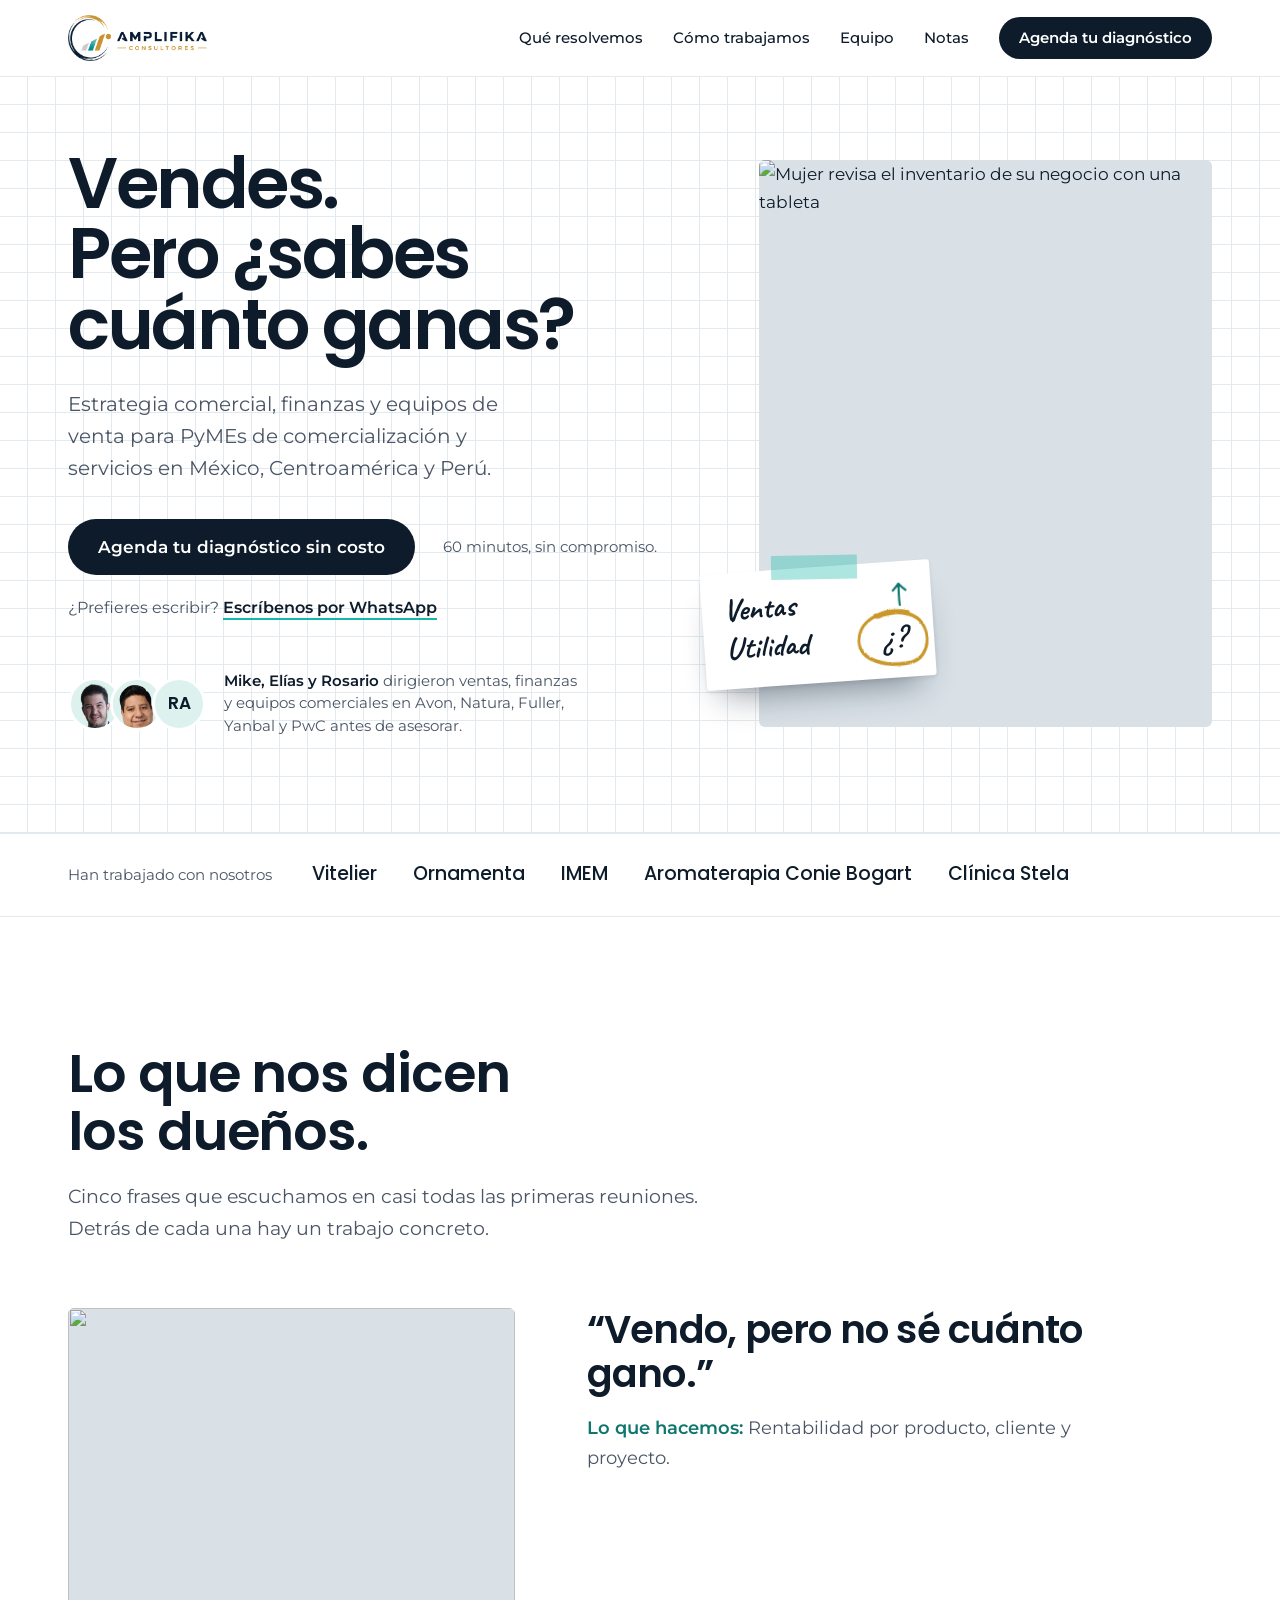
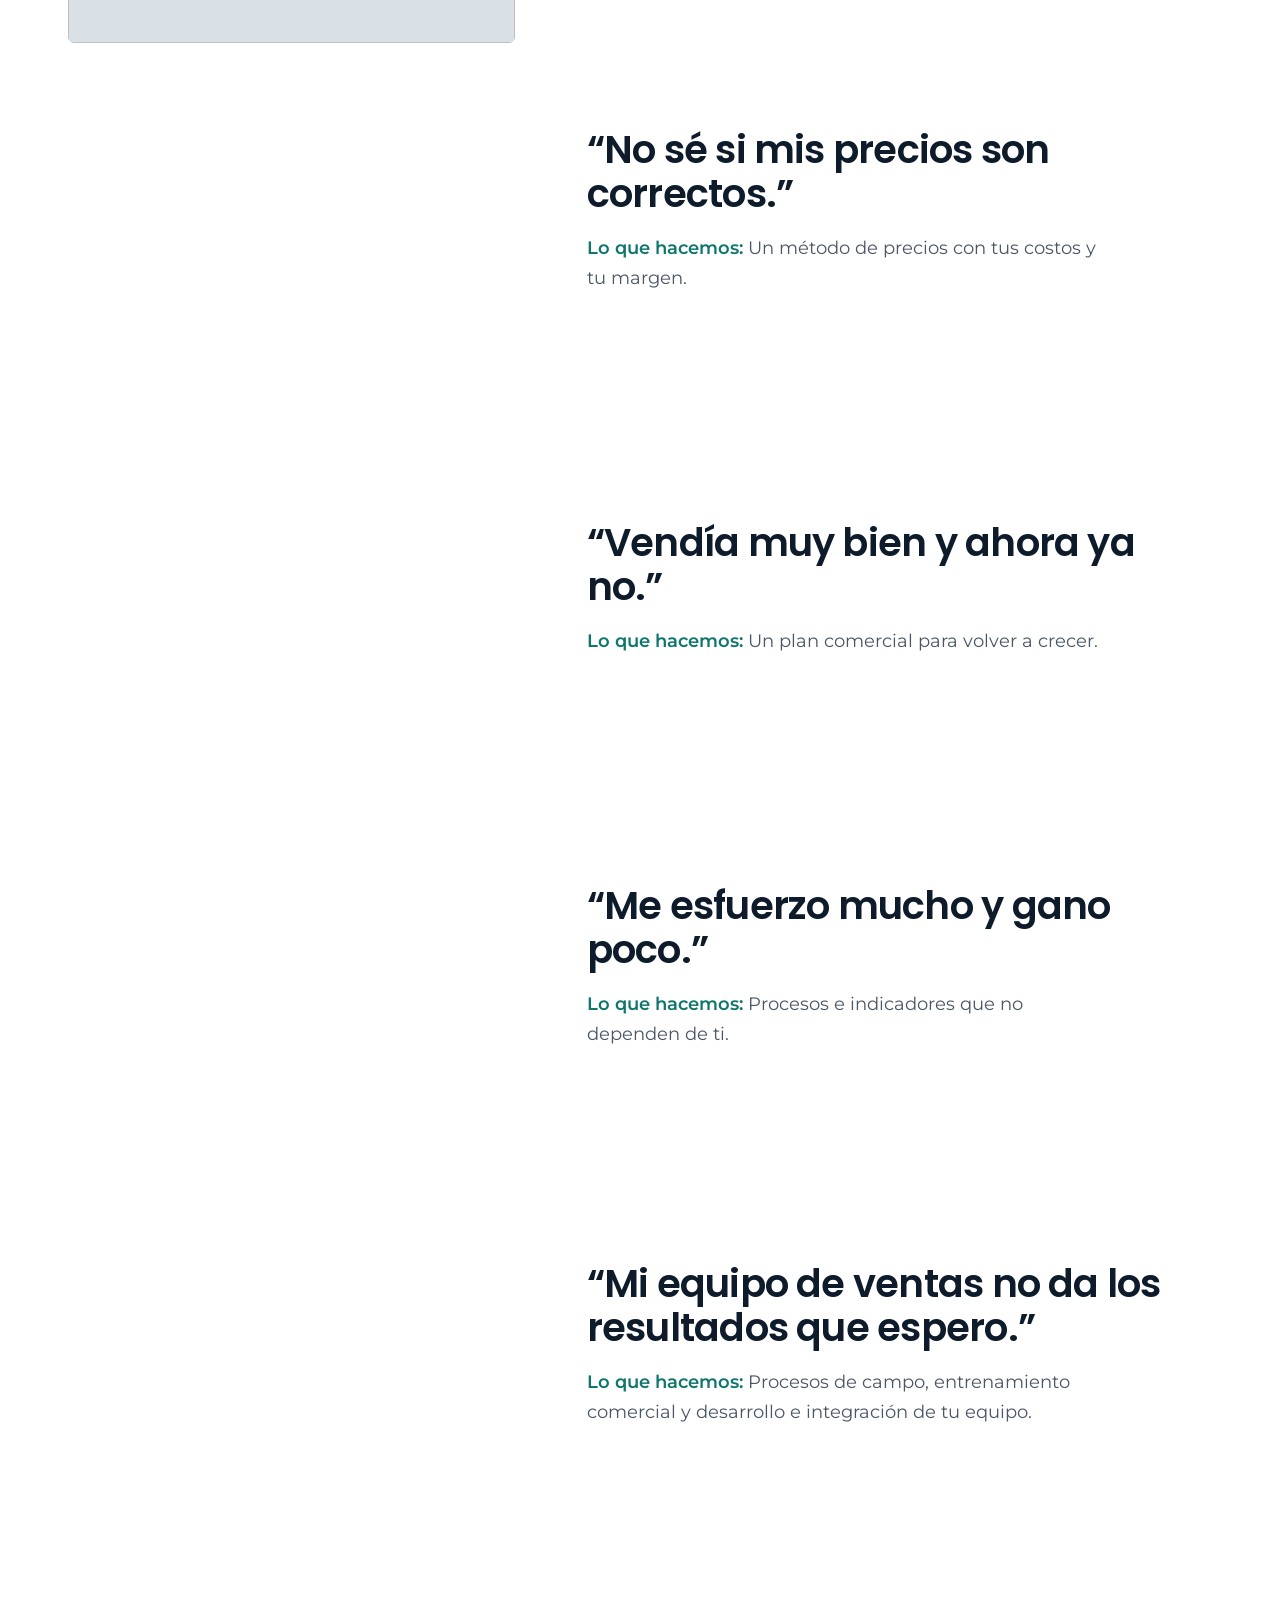
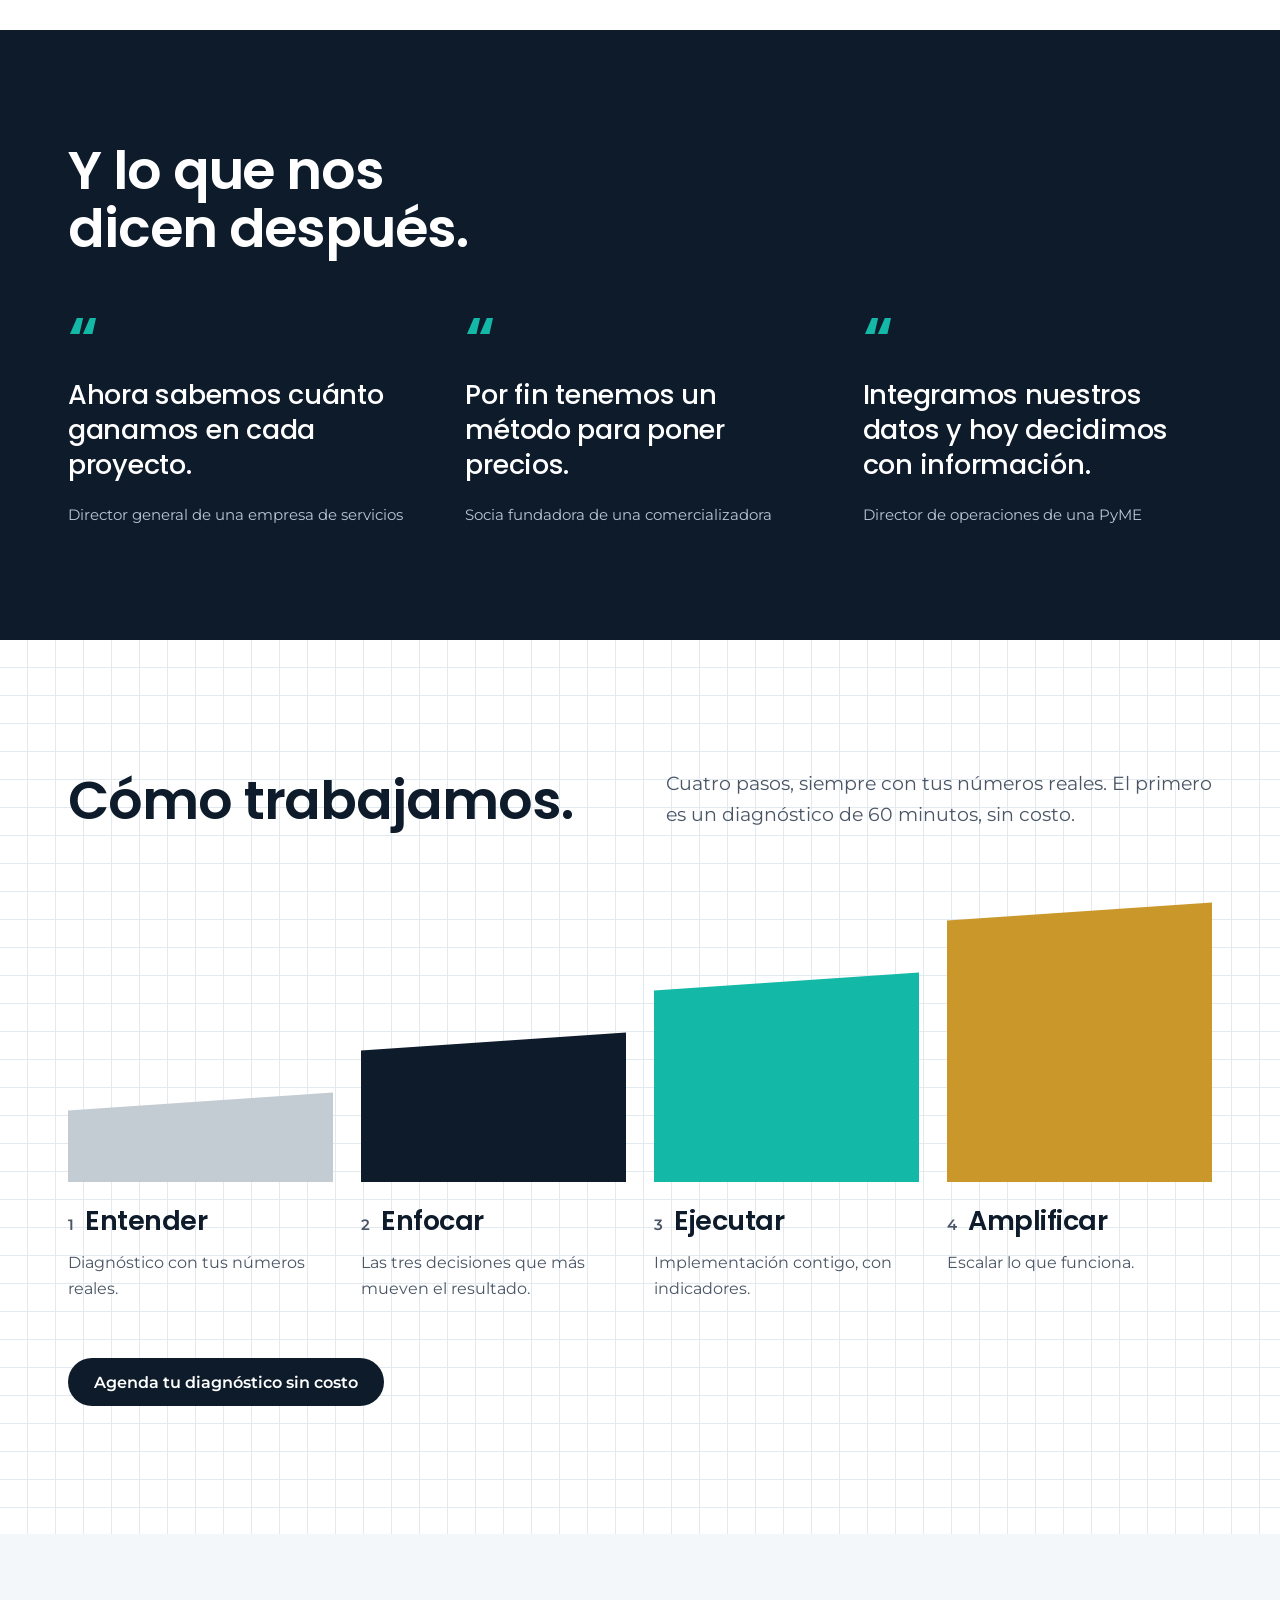
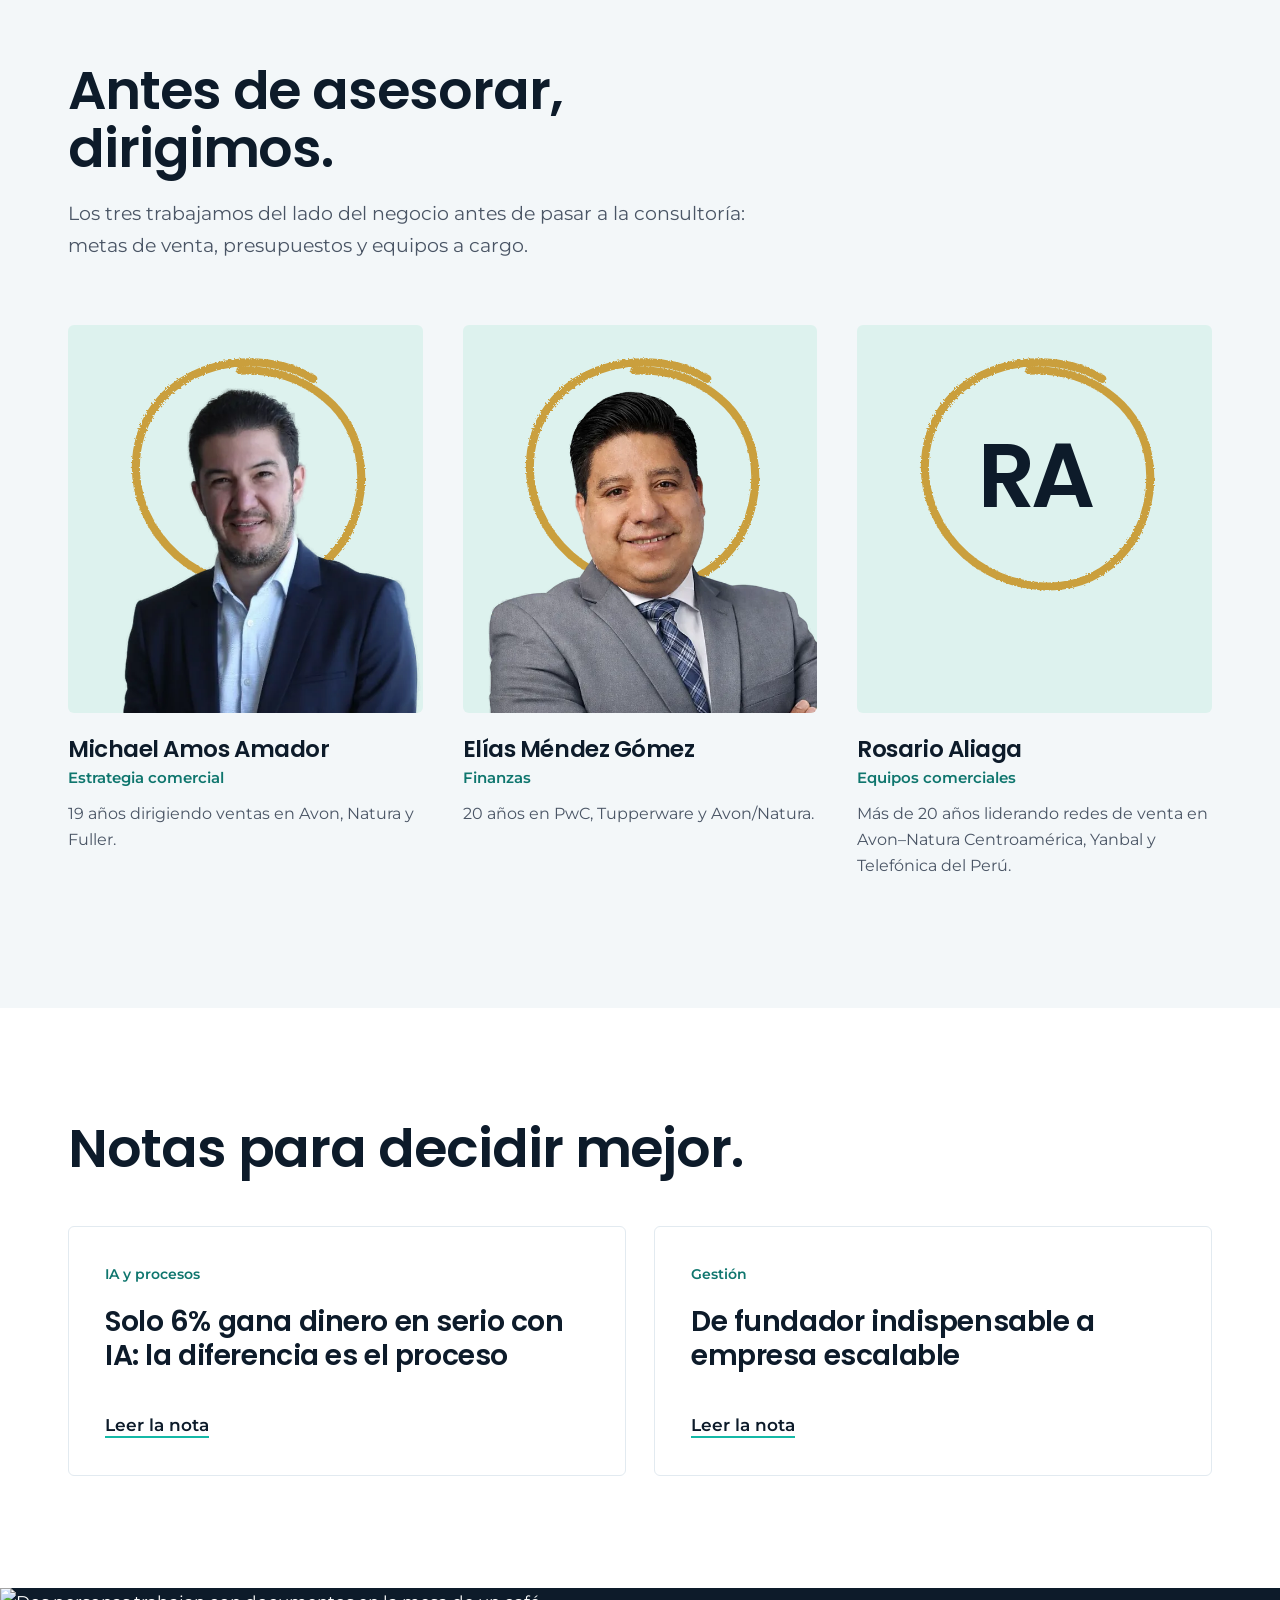
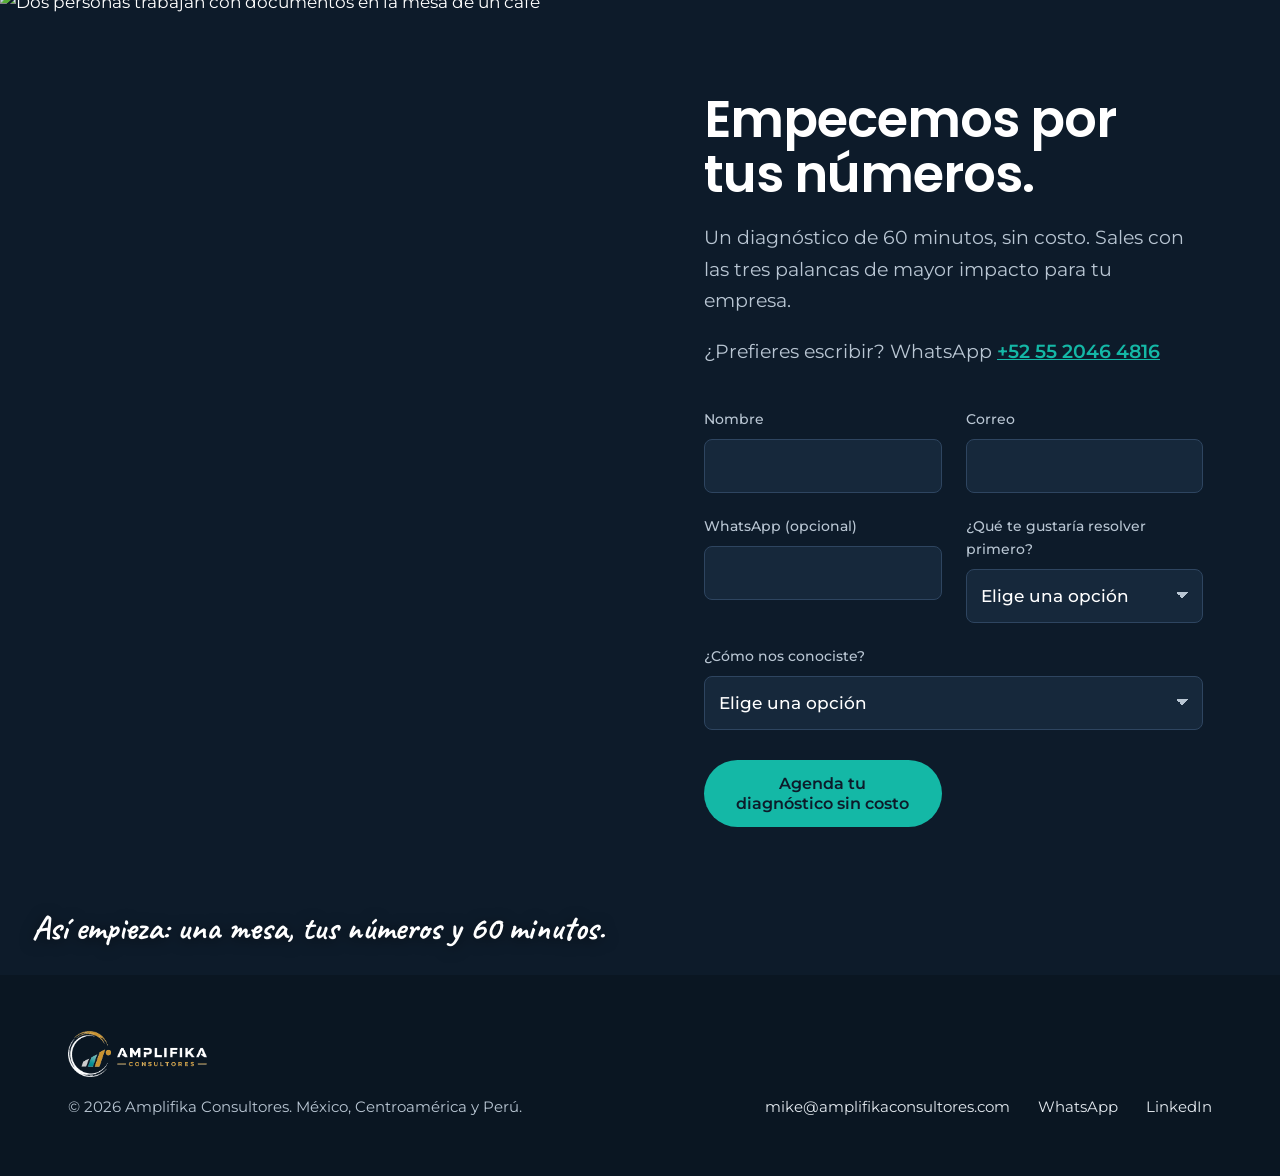
==== commit 42a57116: "Rediseño humano del sitio: cuaderno del dueño, fotografía y retratos - Nuevo sistema visual (assets/" ====
--- a/index.html
+++ b/index.html
@@ -6,26 +6,27 @@
 <title>Amplifika Consultores | Estrategia comercial, finanzas y equipos de venta para PyMEs</title>
 <meta name="description" content="Estrategia comercial, finanzas y desarrollo de equipos de venta para PyMEs de comercialización y servicios en México, Centroamérica y Perú. Diagnóstico de 60 minutos sin costo.">
 <meta name="author" content="Amplifika Consultores">
+<meta name="theme-color" content="#0D1B2A">
 <link rel="canonical" href="https://www.amplifikate.com/">
-<link rel="icon" type="image/x-icon" href="brand/favicon.ico">
-<link rel="icon" type="image/png" sizes="32x32" href="brand/favicon-32.png">
-<link rel="icon" type="image/png" sizes="48x48" href="brand/icon-48.png">
-<link rel="apple-touch-icon" sizes="180x180" href="brand/icon-180.png">
-<link rel="icon" type="image/png" sizes="192x192" href="brand/icon-192.png">
-<link rel="icon" type="image/png" sizes="512x512" href="brand/icon-512.png">
+<link rel="icon" type="image/x-icon" href="/brand/favicon.ico">
+<link rel="icon" type="image/png" sizes="32x32" href="/brand/favicon-32.png">
+<link rel="icon" type="image/png" sizes="48x48" href="/brand/icon-48.png">
+<link rel="apple-touch-icon" sizes="180x180" href="/brand/icon-180.png">
+<link rel="icon" type="image/png" sizes="192x192" href="/brand/icon-192.png">
+<link rel="icon" type="image/png" sizes="512x512" href="/brand/icon-512.png">
 <meta property="og:type" content="website">
 <meta property="og:site_name" content="Amplifika Consultores">
-<meta property="og:title" content="Amplifika Consultores | Estrategia comercial, finanzas y equipos de venta">
+<meta property="og:title" content="Vendes. Pero ¿sabes cuánto ganas? | Amplifika Consultores">
 <meta property="og:description" content="Estrategia comercial, finanzas y equipos de venta para PyMEs de comercialización y servicios en México, Centroamérica y Perú.">
 <meta property="og:url" content="https://www.amplifikate.com/">
-<meta property="og:image" content="https://www.amplifikate.com/brand/og-amplifika-1200x630.jpg">
+<meta property="og:image" content="https://www.amplifikate.com/brand/og-amplifika-2026-11.jpg">
 <meta property="og:image:width" content="1200">
 <meta property="og:image:height" content="630">
 <meta property="og:locale" content="es_MX">
 <meta name="twitter:card" content="summary_large_image">
-<meta name="twitter:title" content="Amplifika Consultores | Estrategia comercial, finanzas y equipos de venta">
+<meta name="twitter:title" content="Vendes. Pero ¿sabes cuánto ganas? | Amplifika Consultores">
 <meta name="twitter:description" content="Estrategia comercial, finanzas y equipos de venta para PyMEs de comercialización y servicios en México, Centroamérica y Perú.">
-<meta name="twitter:image" content="https://www.amplifikate.com/brand/social-share-amplifika-1200x627.jpg">
+<meta name="twitter:image" content="https://www.amplifikate.com/brand/og-amplifika-2026-11.jpg">
 <script type="application/ld+json">
 {
   "@context": "https://schema.org",
@@ -37,7 +38,7 @@
       "alternateName": ["Amplifika", "Amplifikate"],
       "url": "https://www.amplifikate.com/",
       "logo": "https://www.amplifikate.com/brand/logo-amplifika-2026-tagline.png",
-      "image": "https://www.amplifikate.com/brand/og-amplifika-1200x630.jpg",
+      "image": "https://www.amplifikate.com/brand/og-amplifika-2026-11.jpg",
       "slogan": "Decisiones que amplifican tu negocio",
       "description": "Consultoría en estrategia comercial, finanzas y desarrollo de equipos de venta para PyMEs de comercialización y servicios en México, Centroamérica y Perú. Rentabilidad, precios, crecimiento comercial, sistemas de gestión, procesos de campo y entrenamiento comercial.",
       "email": "mike@amplifikaconsultores.com",
@@ -92,7 +93,7 @@
       "name": "Michael Amos Amador",
       "jobTitle": "Cofundador · Estrategia Comercial y Transformación",
       "worksFor": {"@id": "https://www.amplifikate.com/#org"},
-      "image": "https://www.amplifikate.com/brand/mike-amos.jpg",
+      "image": "https://www.amplifikate.com/brand/equipo/mike-amos-retrato.webp",
       "sameAs": ["https://www.linkedin.com/in/michaelamosamador"],
       "knowsAbout": ["Venta directa", "Estrategia comercial", "Transformación de negocios", "Dirección comercial fraccionada"]
     },
@@ -102,7 +103,7 @@
       "name": "Elías Méndez Gómez",
       "jobTitle": "Cofundador · Finanzas, FP&A y Transformación",
       "worksFor": {"@id": "https://www.amplifikate.com/#org"},
-      "image": "https://www.amplifikate.com/brand/elias-mendez.jpg",
+      "image": "https://www.amplifikate.com/brand/equipo/elias-mendez-retrato.webp",
       "alumniOf": [
         {"@type": "CollegeOrUniversity", "name": "Universidad Nacional Autónoma de México (UNAM)"},
         {"@type": "CollegeOrUniversity", "name": "Instituto Politécnico Nacional (IPN)"}
@@ -125,233 +126,199 @@
   ]
 }
 </script>
-<link rel="preconnect" href="https://fonts.googleapis.com">
-<link rel="preconnect" href="https://fonts.gstatic.com" crossorigin>
-<link rel="stylesheet" href="https://fonts.googleapis.com/css2?family=Montserrat:wght@400;500;600&family=Poppins:wght@500;600;700&display=swap">
-<style>
-:root{--navy:#0D1B2A;--turq:#14B8A6;--turq-ink:#0F766E;--gold:#C9972A;--bg:#F5F0E6;--bg-alt:#ECE4D4;--line:#E2DACB;--line-alt:#D3CAB8;--muted:#4A5565;--quiet:#5B6575}
-*{box-sizing:border-box}
-html{scroll-behavior:smooth}
-body{margin:0;background:var(--bg);color:var(--navy);font-family:Montserrat,system-ui,sans-serif;-webkit-font-smoothing:antialiased}
-a{color:var(--navy)}a:hover{color:var(--turq-ink)}
-img{max-width:100%}
-.wrap{max-width:1120px;margin:0 auto;padding:0 24px}
-.display{font-family:Poppins,sans-serif;font-weight:600;letter-spacing:-.025em;margin:0}
-.eyebrow{margin:0;font-size:14px;font-weight:600;letter-spacing:.14em;text-transform:uppercase;color:var(--quiet)}
-.btn{display:inline-flex;align-items:center;min-height:44px;background:var(--turq);color:var(--navy);text-decoration:none;font-weight:600;border:0;border-radius:10px;font:inherit;font-weight:600;cursor:pointer}
-.btn:hover{background:#2DD4BF;color:var(--navy)}
-.sec{padding:136px 0}
-.rule-top{border-top:1px solid var(--line)}
-/* encabezado */
-.site-head{border-bottom:1px solid var(--line)}
-.site-head .wrap{display:flex;flex-wrap:wrap;align-items:center;justify-content:space-between;gap:16px;padding-top:20px;padding-bottom:20px}
-.site-head nav{display:flex;flex-wrap:wrap;align-items:center;gap:32px;font-size:15px}
-.site-head nav a{text-decoration:none}
-.site-head .btn{padding:12px 20px;font-size:15px}
-.logo img{height:52px;width:auto;display:block}
-/* hero */
-.hero{padding:152px 0 160px}
-.hero .wrap{display:flex;flex-direction:column;gap:40px}
-.hero h1{font-size:clamp(48px,7vw,104px);line-height:1;letter-spacing:-.035em;max-width:960px}
-.hero h1 span{border-bottom:6px solid var(--gold)}
-.hero p.lead{margin:0;font-size:21px;line-height:1.55;color:var(--muted);max-width:620px}
-.hero .cta{display:flex;flex-wrap:wrap;align-items:center;gap:24px}
-.hero .btn{padding:18px 28px;font-size:17px}
-.hero .note{margin:0;font-size:15px;color:var(--quiet)}
-/* voces */
-.voces{background:var(--bg-alt);padding:128px 0}
-.voces .wrap{display:flex;flex-direction:column;gap:56px}
-.voces figure{margin:0;padding:40px 0;border-top:1px solid var(--line-alt);display:flex;flex-wrap:wrap;gap:16px 48px;align-items:baseline}
-.voces figure:last-child{border-bottom:1px solid var(--line-alt)}
-.voces blockquote{margin:0;flex:1 1 560px;min-width:0;font-family:Poppins,sans-serif;font-weight:500;font-size:clamp(24px,2.6vw,34px);line-height:1.3;letter-spacing:-.01em}
-.voces figcaption{flex:0 1 240px;font-size:15px;color:var(--quiet)}
-.voces .clientes{margin:0;font-size:15px;line-height:1.6;color:var(--quiet)}
-/* retos */
-.retos .wrap{display:flex;flex-direction:column;gap:56px}
-.retos h2{font-size:clamp(34px,4vw,56px);line-height:1.08;max-width:760px}
-.lista{margin:0;padding:0;list-style:none}
-.lista li{padding:32px 0;border-top:1px solid var(--line);display:flex;flex-wrap:wrap;gap:8px 48px;align-items:baseline}
-.lista li:last-child{border-bottom:1px solid var(--line)}
-.lista .frase{margin:0;flex:1 1 460px;min-width:0;font-family:Poppins,sans-serif;font-weight:600;font-size:26px;line-height:1.3}
-.lista .sol{margin:0;flex:1 1 380px;min-width:0;font-size:17px;line-height:1.6;color:var(--muted)}
-/* metodo */
-.metodo{padding:0 0 136px}
-.metodo .wrap{display:flex;flex-direction:column;gap:48px}
-.pasos{margin:0;padding:0;list-style:none;display:grid;grid-template-columns:repeat(auto-fit,minmax(220px,1fr));gap:40px}
-.pasos li{display:flex;flex-direction:column;gap:10px}
-.pasos h3{font-family:Poppins,sans-serif;font-weight:600;font-size:30px;letter-spacing:-.015em;margin:0}
-.pasos .ultimo span{border-bottom:4px solid var(--gold)}
-.pasos p{margin:0;font-size:16px;line-height:1.6;color:var(--muted)}
-/* nosotros */
-.nosotros .wrap{display:flex;flex-wrap:wrap;gap:48px 80px}
-.nosotros h2{flex:1 1 400px;min-width:0;font-size:clamp(32px,3.6vw,48px);line-height:1.1}
-.equipo{flex:1 1 480px;min-width:0;display:flex;flex-direction:column;gap:36px}
-.equipo h3{margin:0 0 6px;font-family:Poppins,sans-serif;font-weight:600;font-size:20px}
-.equipo p{margin:0;font-size:16px;line-height:1.6;color:var(--muted)}
-/* notas */
-.notas .wrap{display:flex;flex-direction:column;gap:48px}
-.notas .top{display:flex;flex-wrap:wrap;align-items:baseline;justify-content:space-between;gap:16px 32px}
-.notas h2{font-size:clamp(32px,3.6vw,48px);line-height:1.1}
-.notas .todas{font-size:16px;font-weight:600;text-decoration:none}
-.nota{text-decoration:none;color:var(--navy);padding:32px 0;border-top:1px solid var(--line);display:flex;flex-wrap:wrap;align-items:baseline;gap:8px 48px}
-.nota:last-child{border-bottom:1px solid var(--line)}
-.nota .tema{flex:0 0 200px;font-size:14px;color:var(--quiet)}
-.nota .tit{flex:1 1 520px;min-width:0;font-family:Poppins,sans-serif;font-weight:500;font-size:24px;line-height:1.35}
-.nota .flecha{font-size:22px;color:var(--turq-ink)}
-.nota:hover .tit{color:var(--turq-ink)}
-/* contacto */
-.contacto{background:var(--navy);color:#fff}
-.contacto .wrap{display:flex;flex-wrap:wrap;gap:56px 80px}
-.contacto .txt{flex:1 1 420px;min-width:0;display:flex;flex-direction:column;gap:24px}
-.contacto h2{font-size:clamp(34px,4vw,56px);line-height:1.06}
-.contacto p{margin:0;font-size:18px;line-height:1.6;color:#C9D1DA}
-.contacto .wa{font-size:16px}
-.contacto .wa a{color:var(--turq);font-weight:600;text-decoration:none}
-.contacto form{flex:1 1 400px;min-width:0;display:flex;flex-direction:column;gap:20px}
-.contacto label{display:flex;flex-direction:column;gap:8px;font-size:14px;color:#C9D1DA}
-.contacto input,.contacto select{font:inherit;font-size:17px;color:#fff;background:transparent;padding:12px 0;border:0;border-bottom:1px solid #4A5A6E;min-height:44px;border-radius:0}
-.contacto select{background:var(--navy)}
-.contacto input:focus,.contacto select:focus{outline:none;border-bottom-color:var(--turq)}
-.contacto .btn{padding:18px 24px;font-size:17px;margin-top:12px;align-self:flex-start}
-.form-msg{min-height:1.4em;font-size:15px!important}
-/* pie */
-.site-foot{background:var(--navy);border-top:1px solid #22324A;color:#A9B4C2}
-.site-foot .wrap{display:flex;flex-wrap:wrap;align-items:flex-end;justify-content:space-between;gap:16px 32px;padding-top:48px;padding-bottom:48px;font-size:14px}
-.site-foot .marca{display:flex;flex-direction:column;gap:16px}
-.site-foot img{height:48px;width:auto;display:block}
-.site-foot p{margin:0}
-.site-foot nav{display:flex;flex-wrap:wrap;gap:12px 28px}
-.site-foot nav a{color:#C9D1DA;text-decoration:none}
-.site-foot nav a:hover{color:#fff}
-@media (max-width:720px){
-.site-head nav{gap:16px 20px}
-.site-head nav a:not(.btn){display:none}
-.hero{padding:88px 0 96px}
-.sec{padding:88px 0}
-.voces{padding:88px 0}
-.metodo{padding-bottom:88px}
-.logo img{height:40px}
-}
-</style>
+<script>document.documentElement.classList.add('js')</script>
+<link rel="preconnect" href="https://images.unsplash.com">
+<link rel="preload" href="/assets/fuentes/poppins-latin-600-normal.woff2" as="font" type="font/woff2" crossorigin>
+<link rel="preload" href="/assets/fuentes/montserrat-latin-400-normal.woff2" as="font" type="font/woff2" crossorigin>
+<link rel="stylesheet" href="/assets/sitio.css?v=20261106">
+<link rel="preload" as="image" imagesrcset="https://images.unsplash.com/photo-1764795850513-fa8a469a4600?auto=format&fit=crop&crop=faces,center&q=70&w=600&h=750 600w, https://images.unsplash.com/photo-1764795850513-fa8a469a4600?auto=format&fit=crop&crop=faces,center&q=70&w=900&h=1125 900w, https://images.unsplash.com/photo-1764795850513-fa8a469a4600?auto=format&fit=crop&crop=faces,center&q=70&w=1200&h=1500 1200w" imagesizes="(min-width:1020px) 40vw, 90vw">
 </head>
 <body>
-
-<header class="site-head">
-<div class="wrap">
-<a href="/" class="logo" aria-label="Amplifika Consultores, inicio"><img src="brand/logo-amplifika-2026.png" alt="Amplifika Consultores" width="850" height="282"></a>
+<svg width="0" height="0" style="position:absolute" aria-hidden="true" focusable="false"><defs><filter id="aspero"><feTurbulence type="fractalNoise" baseFrequency="0.8" numOctaves="1" seed="7" result="ruido"/><feDisplacementMap in="SourceGraphic" in2="ruido" scale="2.6"/></filter></defs></svg>
+
+<header class="cabecera">
+<div class="wrap">
+<a href="/" class="logo" aria-label="Amplifika Consultores, inicio"><img src="/brand/logo-amplifika-2026.png" alt="Amplifika Consultores" width="850" height="282"></a>
 <nav aria-label="Principal">
-<a href="#retos">Retos</a>
-<a href="#metodo">Método</a>
-<a href="#nosotros">Nosotros</a>
+<a href="#retos">Qué resolvemos</a>
+<a href="#metodo">Cómo trabajamos</a>
+<a href="#equipo">Equipo</a>
 <a href="#notas">Notas</a>
-<a href="#contacto" class="btn">Agenda tu diagnóstico</a>
+<a href="#contacto" class="boton">Agenda tu diagnóstico</a>
 </nav>
 </div>
 </header>
 
 <main>
 
-<section class="hero" id="inicio">
-<div class="wrap">
-<h1 class="display">Vendes. Pero ¿sabes cuánto <span>ganas</span>?</h1>
-<p class="lead">Estrategia comercial, finanzas y equipos de venta para PyMEs de comercialización y servicios en México, Centroamérica y Perú.</p>
-<div class="cta">
-<a href="#contacto" class="btn">Agenda tu diagnóstico sin costo</a>
-<p class="note">60 minutos · Sin compromiso</p>
-</div>
-</div>
-</section>
-
-<section class="voces" aria-labelledby="voces-titulo">
-<div class="wrap">
-<h2 id="voces-titulo" class="eyebrow">Lo que dicen nuestros clientes</h2>
+<section class="portada cuadricula" id="inicio">
+<div class="wrap">
 <div>
-<figure><blockquote>“Ahora sabemos cuánto ganamos en cada proyecto.”</blockquote><figcaption>Director general · Empresa de servicios</figcaption></figure>
-<figure><blockquote>“Por fin tenemos un método para poner precios.”</blockquote><figcaption>Socia fundadora · Comercializadora</figcaption></figure>
-<figure><blockquote>“Integramos nuestros datos y hoy decidimos con información.”</blockquote><figcaption>Director de operaciones · PyME</figcaption></figure>
-</div>
-<p class="clientes">Han trabajado con nosotros: Vitelier · Ornamenta · IMEM · Aromaterapia Conie Bogart · Clínica Stela</p>
-</div>
-</section>
-
-<section class="retos sec" id="retos" aria-labelledby="retos-titulo">
-<div class="wrap">
-<h2 id="retos-titulo" class="display">Resolvemos cinco problemas.</h2>
-<ol class="lista">
-<li><p class="frase">“Vendo, pero no sé cuánto gano.”</p><p class="sol">Rentabilidad por producto, cliente y proyecto.</p></li>
-<li><p class="frase">“No sé si mis precios son correctos.”</p><p class="sol">Un método de precios con tus costos y tu margen.</p></li>
-<li><p class="frase">“Vendía muy bien y ahora ya no.”</p><p class="sol">Un plan comercial para volver a crecer.</p></li>
-<li><p class="frase">“Me esfuerzo mucho y gano poco.”</p><p class="sol">Procesos e indicadores que no dependen de ti.</p></li>
-<li><p class="frase">“Mi equipo de ventas no da los resultados que espero.”</p><p class="sol">Procesos de campo, entrenamiento comercial y desarrollo e integración de tu equipo.</p></li>
+<h1><span class="linea">Vendes.</span> <span class="linea">Pero ¿sabes cuánto ganas?</span></h1>
+<p class="bajada">Estrategia comercial, finanzas y equipos de venta para PyMEs de comercialización y servicios en México, Centroamérica y Perú.</p>
+<div class="acciones">
+<a href="#contacto" class="boton">Agenda tu diagnóstico sin costo</a>
+<p class="nota-cta">60 minutos, sin compromiso.</p>
+</div>
+<p class="alterno">¿Prefieres escribir? <a href="https://wa.me/525520464816" class="enlace">Escríbenos por WhatsApp</a></p>
+<div class="socios">
+<div class="caras" aria-hidden="true"><img src="/brand/equipo/mike-amos-cara.webp" alt="" width="160" height="160"><img src="/brand/equipo/elias-mendez-cara.webp" alt="" width="160" height="160"><span>RA</span></div>
+<p><strong>Mike, Elías y Rosario</strong> dirigieron ventas, finanzas y equipos comerciales en Avon, Natura, Fuller, Yanbal y PwC antes de asesorar.</p>
+</div>
+</div>
+<figure class="foto-portada">
+<img src="https://images.unsplash.com/photo-1764795850513-fa8a469a4600?auto=format&fit=crop&crop=faces,center&q=70&w=900&h=1125" srcset="https://images.unsplash.com/photo-1764795850513-fa8a469a4600?auto=format&fit=crop&crop=faces,center&q=70&w=600&h=750 600w, https://images.unsplash.com/photo-1764795850513-fa8a469a4600?auto=format&fit=crop&crop=faces,center&q=70&w=900&h=1125 900w, https://images.unsplash.com/photo-1764795850513-fa8a469a4600?auto=format&fit=crop&crop=faces,center&q=70&w=1200&h=1500 1200w" sizes="(min-width:1020px) 40vw, 90vw" alt="Mujer revisa el inventario de su negocio con una tableta" width="900" height="1125" fetchpriority="high">
+<div class="nota" aria-hidden="true">
+<p>Ventas <svg class="trazo flecha" viewBox="0 0 30 40" aria-hidden="true"><path d="M15 36C14 26 15 14 15 5M6 14C10 10 13 7 15 4C18 8 21 11 25 14"/></svg></p>
+<p>Utilidad <span class="duda">¿?<svg class="trazo" viewBox="0 0 100 60" preserveAspectRatio="none"><path d="M70 6C40 0 8 10 6 30C4 50 40 58 70 54C94 50 98 24 80 12C66 4 46 4 30 9"/></svg></span></p>
+</div>
+</figure>
+</div>
+</section>
+
+<section class="clientes" aria-label="Clientes">
+<div class="wrap">
+<p>Han trabajado con nosotros</p>
+<ul><li>Vitelier</li><li>Ornamenta</li><li>IMEM</li><li>Aromaterapia Conie Bogart</li><li>Clínica Stela</li></ul>
+</div>
+</section>
+
+<section class="retos" id="retos" aria-labelledby="retos-titulo">
+<div class="wrap">
+<div class="intro">
+<h2 id="retos-titulo">Lo que nos dicen los dueños.</h2>
+<p>Cinco frases que escuchamos en casi todas las primeras reuniones. Detrás de cada una hay un trabajo concreto.</p>
+</div>
+<figure class="marco" aria-hidden="true">
+<img src="https://images.unsplash.com/photo-1772588627327-1eeddcf73c11?auto=format&fit=crop&crop=faces,center&q=70&w=960&h=720" srcset="https://images.unsplash.com/photo-1772588627327-1eeddcf73c11?auto=format&fit=crop&crop=faces,center&q=70&w=640&h=480 640w, https://images.unsplash.com/photo-1772588627327-1eeddcf73c11?auto=format&fit=crop&crop=faces,center&q=70&w=960&h=720 960w, https://images.unsplash.com/photo-1772588627327-1eeddcf73c11?auto=format&fit=crop&crop=faces,center&q=70&w=1280&h=960 1280w" sizes="(min-width:1020px) 40vw, 1px" alt="" width="960" height="720" class="activa" loading="eager" decoding="async">
+<img src="https://images.unsplash.com/photo-1648824572347-517357c9c44e?auto=format&fit=crop&crop=faces,center&q=70&w=960&h=720" srcset="https://images.unsplash.com/photo-1648824572347-517357c9c44e?auto=format&fit=crop&crop=faces,center&q=70&w=640&h=480 640w, https://images.unsplash.com/photo-1648824572347-517357c9c44e?auto=format&fit=crop&crop=faces,center&q=70&w=960&h=720 960w, https://images.unsplash.com/photo-1648824572347-517357c9c44e?auto=format&fit=crop&crop=faces,center&q=70&w=1280&h=960 1280w" sizes="(min-width:1020px) 40vw, 1px" alt="" width="960" height="720" loading="lazy" decoding="async">
+<img src="https://images.unsplash.com/photo-1781559818983-c32838ee3d55?auto=format&fit=crop&crop=faces,center&q=70&w=960&h=720" srcset="https://images.unsplash.com/photo-1781559818983-c32838ee3d55?auto=format&fit=crop&crop=faces,center&q=70&w=640&h=480 640w, https://images.unsplash.com/photo-1781559818983-c32838ee3d55?auto=format&fit=crop&crop=faces,center&q=70&w=960&h=720 960w, https://images.unsplash.com/photo-1781559818983-c32838ee3d55?auto=format&fit=crop&crop=faces,center&q=70&w=1280&h=960 1280w" sizes="(min-width:1020px) 40vw, 1px" alt="" width="960" height="720" loading="lazy" decoding="async">
+<img src="https://images.unsplash.com/photo-1770096870529-5847a495a6f7?auto=format&fit=crop&crop=faces,center&q=70&w=960&h=720" srcset="https://images.unsplash.com/photo-1770096870529-5847a495a6f7?auto=format&fit=crop&crop=faces,center&q=70&w=640&h=480 640w, https://images.unsplash.com/photo-1770096870529-5847a495a6f7?auto=format&fit=crop&crop=faces,center&q=70&w=960&h=720 960w, https://images.unsplash.com/photo-1770096870529-5847a495a6f7?auto=format&fit=crop&crop=faces,center&q=70&w=1280&h=960 1280w" sizes="(min-width:1020px) 40vw, 1px" alt="" width="960" height="720" loading="lazy" decoding="async">
+<img src="https://images.unsplash.com/photo-1666101043509-e9b60b6698d3?auto=format&fit=crop&crop=faces,center&q=70&w=960&h=720" srcset="https://images.unsplash.com/photo-1666101043509-e9b60b6698d3?auto=format&fit=crop&crop=faces,center&q=70&w=640&h=480 640w, https://images.unsplash.com/photo-1666101043509-e9b60b6698d3?auto=format&fit=crop&crop=faces,center&q=70&w=960&h=720 960w, https://images.unsplash.com/photo-1666101043509-e9b60b6698d3?auto=format&fit=crop&crop=faces,center&q=70&w=1280&h=960 1280w" sizes="(min-width:1020px) 40vw, 1px" alt="" width="960" height="720" loading="lazy" decoding="async">
+</figure>
+<ul class="lista-retos">
+<li data-foto="0">
+<img class="foto-movil" src="https://images.unsplash.com/photo-1772588627327-1eeddcf73c11?auto=format&fit=crop&crop=faces,center&q=70&w=800&h=533" srcset="https://images.unsplash.com/photo-1772588627327-1eeddcf73c11?auto=format&fit=crop&crop=faces,center&q=70&w=480&h=320 480w, https://images.unsplash.com/photo-1772588627327-1eeddcf73c11?auto=format&fit=crop&crop=faces,center&q=70&w=800&h=533 800w, https://images.unsplash.com/photo-1772588627327-1eeddcf73c11?auto=format&fit=crop&crop=faces,center&q=70&w=1200&h=800 1200w" sizes="(max-width:1020px) 100vw, 1px" alt="Manos revisando un estado de cuenta con calculadora y café" width="800" height="533" loading="lazy" decoding="async">
+<blockquote>“Vendo, pero no sé cuánto gano.”</blockquote>
+<p><strong>Lo que hacemos:</strong> Rentabilidad por producto, cliente y proyecto.</p>
+</li>
+<li data-foto="1">
+<img class="foto-movil" src="https://images.unsplash.com/photo-1648824572347-517357c9c44e?auto=format&fit=crop&crop=faces,center&q=70&w=800&h=533" srcset="https://images.unsplash.com/photo-1648824572347-517357c9c44e?auto=format&fit=crop&crop=faces,center&q=70&w=480&h=320 480w, https://images.unsplash.com/photo-1648824572347-517357c9c44e?auto=format&fit=crop&crop=faces,center&q=70&w=800&h=533 800w, https://images.unsplash.com/photo-1648824572347-517357c9c44e?auto=format&fit=crop&crop=faces,center&q=70&w=1200&h=800 1200w" sizes="(max-width:1020px) 100vw, 1px" alt="Dos personas revisan precios en una tableta dentro de una tienda" width="800" height="533" loading="lazy" decoding="async">
+<blockquote>“No sé si mis precios son correctos.”</blockquote>
+<p><strong>Lo que hacemos:</strong> Un método de precios con tus costos y tu margen.</p>
+</li>
+<li data-foto="2">
+<img class="foto-movil" src="https://images.unsplash.com/photo-1781559818983-c32838ee3d55?auto=format&fit=crop&crop=faces,center&q=70&w=800&h=533" srcset="https://images.unsplash.com/photo-1781559818983-c32838ee3d55?auto=format&fit=crop&crop=faces,center&q=70&w=480&h=320 480w, https://images.unsplash.com/photo-1781559818983-c32838ee3d55?auto=format&fit=crop&crop=faces,center&q=70&w=800&h=533 800w, https://images.unsplash.com/photo-1781559818983-c32838ee3d55?auto=format&fit=crop&crop=faces,center&q=70&w=1200&h=800 1200w" sizes="(max-width:1020px) 100vw, 1px" alt="Encargado revisa una tableta en el pasillo de un almacén" width="800" height="533" loading="lazy" decoding="async">
+<blockquote>“Vendía muy bien y ahora ya no.”</blockquote>
+<p><strong>Lo que hacemos:</strong> Un plan comercial para volver a crecer.</p>
+</li>
+<li data-foto="3">
+<img class="foto-movil" src="https://images.unsplash.com/photo-1770096870529-5847a495a6f7?auto=format&fit=crop&crop=faces,center&q=70&w=800&h=533" srcset="https://images.unsplash.com/photo-1770096870529-5847a495a6f7?auto=format&fit=crop&crop=faces,center&q=70&w=480&h=320 480w, https://images.unsplash.com/photo-1770096870529-5847a495a6f7?auto=format&fit=crop&crop=faces,center&q=70&w=800&h=533 800w, https://images.unsplash.com/photo-1770096870529-5847a495a6f7?auto=format&fit=crop&crop=faces,center&q=70&w=1200&h=800 1200w" sizes="(max-width:1020px) 100vw, 1px" alt="Mujer pensativa junto a la ventana de su oficina" width="800" height="533" loading="lazy" decoding="async">
+<blockquote>“Me esfuerzo mucho y gano poco.”</blockquote>
+<p><strong>Lo que hacemos:</strong> Procesos e indicadores que no dependen de ti.</p>
+</li>
+<li data-foto="4">
+<img class="foto-movil" src="https://images.unsplash.com/photo-1666101043509-e9b60b6698d3?auto=format&fit=crop&crop=faces,center&q=70&w=800&h=533" srcset="https://images.unsplash.com/photo-1666101043509-e9b60b6698d3?auto=format&fit=crop&crop=faces,center&q=70&w=480&h=320 480w, https://images.unsplash.com/photo-1666101043509-e9b60b6698d3?auto=format&fit=crop&crop=faces,center&q=70&w=800&h=533 800w, https://images.unsplash.com/photo-1666101043509-e9b60b6698d3?auto=format&fit=crop&crop=faces,center&q=70&w=1200&h=800 1200w" sizes="(max-width:1020px) 100vw, 1px" alt="Dos compañeras conversan en el almacén con una carpeta de trabajo" width="800" height="533" loading="lazy" decoding="async">
+<blockquote>“Mi equipo de ventas no da los resultados que espero.”</blockquote>
+<p><strong>Lo que hacemos:</strong> Procesos de campo, entrenamiento comercial y desarrollo e integración de tu equipo.</p>
+</li>
+</ul>
+</div>
+</section>
+
+<section class="despues" aria-labelledby="despues-titulo">
+<div class="wrap">
+<h2 id="despues-titulo">Y lo que nos dicen después.</h2>
+<div class="citas">
+<figure><blockquote>Ahora sabemos cuánto ganamos en cada proyecto.</blockquote><figcaption>Director general de una empresa de servicios</figcaption></figure>
+<figure><blockquote>Por fin tenemos un método para poner precios.</blockquote><figcaption>Socia fundadora de una comercializadora</figcaption></figure>
+<figure><blockquote>Integramos nuestros datos y hoy decidimos con información.</blockquote><figcaption>Director de operaciones de una PyME</figcaption></figure>
+</div>
+</div>
+</section>
+
+<section class="metodo cuadricula" id="metodo" aria-labelledby="metodo-titulo">
+<div class="wrap">
+<div class="cabeza">
+<h2 id="metodo-titulo">Cómo trabajamos.</h2>
+<p>Cuatro pasos, siempre con tus números reales. El primero es un diagnóstico de 60 minutos, sin costo.</p>
+</div>
+<ol class="escalera">
+<li><div class="barra" aria-hidden="true"></div><h3>Entender</h3><p>Diagnóstico con tus números reales.</p></li>
+<li><div class="barra" aria-hidden="true"></div><h3>Enfocar</h3><p>Las tres decisiones que más mueven el resultado.</p></li>
+<li><div class="barra" aria-hidden="true"></div><h3>Ejecutar</h3><p>Implementación contigo, con indicadores.</p></li>
+<li><div class="barra" aria-hidden="true"></div><h3>Amplificar</h3><p>Escalar lo que funciona.</p></li>
 </ol>
-</div>
-</section>
-
-<section class="metodo" id="metodo" aria-labelledby="metodo-titulo">
-<div class="wrap">
-<h2 id="metodo-titulo" class="eyebrow">Cómo trabajamos</h2>
-<ol class="pasos">
-<li><h3>Entender</h3><p>Diagnóstico con tus números reales.</p></li>
-<li><h3>Enfocar</h3><p>Las tres decisiones que más mueven el resultado.</p></li>
-<li><h3>Ejecutar</h3><p>Implementación contigo, con indicadores.</p></li>
-<li class="ultimo"><h3><span>Amplificar</span></h3><p>Escalar lo que funciona.</p></li>
-</ol>
-</div>
-</section>
-
-<section class="nosotros sec rule-top" id="nosotros" aria-labelledby="nosotros-titulo">
-<div class="wrap">
-<h2 id="nosotros-titulo" class="display">Antes de asesorar, dirigimos.</h2>
-<div class="equipo">
-<div><h3>Michael Amos Amador</h3><p>Estrategia comercial. 19 años dirigiendo ventas en Avon, Natura y Fuller.</p></div>
-<div><h3>Elías Méndez Gómez</h3><p>Finanzas. 20 años en PwC, Tupperware y Avon/Natura.</p></div>
-<div><h3>Rosario Aliaga</h3><p>Equipos comerciales. Más de 20 años liderando redes de venta en Avon–Natura Centroamérica, Yanbal y Telefónica del Perú.</p></div>
-</div>
-</div>
-</section>
-
-<section class="notas sec rule-top" id="notas" aria-labelledby="notas-titulo">
-<div class="wrap">
-<div class="top">
-<h2 id="notas-titulo" class="display">Notas para decidir mejor.</h2>
-<!-- <a href="/notas/" class="todas">Ver todas →</a>  (activar cuando exista la página de notas) -->
-</div>
-<div>
-<a class="nota" href="/ia-con-roi-redisenar-procesos/"><span class="tema">IA y procesos</span><span class="tit">Solo 6% gana dinero en serio con IA: la diferencia es el proceso</span><span class="flecha" aria-hidden="true">→</span></a>
-<a class="nota" href="/escalar-sin-depender-del-fundador/"><span class="tema">Gestión</span><span class="tit">De fundador indispensable a empresa escalable</span><span class="flecha" aria-hidden="true">→</span></a>
-</div>
-</div>
-</section>
-
-<section class="contacto sec" id="contacto" aria-labelledby="contacto-titulo">
-<div class="wrap">
-<div class="txt">
-<h2 id="contacto-titulo" class="display">Empecemos por tus números.</h2>
+<div class="primer-paso"><a href="#contacto" class="boton">Agenda tu diagnóstico sin costo</a></div>
+</div>
+</section>
+
+<section class="equipo" id="equipo" aria-labelledby="equipo-titulo">
+<div class="wrap">
+<div class="cabeza">
+<h2 id="equipo-titulo">Antes de asesorar, dirigimos.</h2>
+<p>Los tres trabajamos del lado del negocio antes de pasar a la consultoría: metas de venta, presupuestos y equipos a cargo.</p>
+</div>
+<div class="personas">
+<figure class="persona">
+<div class="retrato"><svg class="trazo" viewBox="0 0 200 200" aria-hidden="true"><path d="M150 28C110 4 40 14 22 70C6 122 46 178 104 182C160 186 194 134 184 84C176 46 140 20 96 22"/></svg><img src="/brand/equipo/mike-amos-retrato.webp" srcset="/brand/equipo/mike-amos-retrato-320.webp 320w, /brand/equipo/mike-amos-retrato.webp 640w" sizes="(min-width:1020px) 360px, (min-width:760px) 45vw, 90vw" alt="Michael Amos Amador" width="640" height="700" loading="lazy"></div>
+<figcaption><h3>Michael Amos Amador</h3><p class="area">Estrategia comercial</p><p class="bio">19 años dirigiendo ventas en Avon, Natura y Fuller.</p></figcaption>
+</figure>
+<figure class="persona">
+<div class="retrato"><svg class="trazo" viewBox="0 0 200 200" aria-hidden="true"><path d="M150 28C110 4 40 14 22 70C6 122 46 178 104 182C160 186 194 134 184 84C176 46 140 20 96 22"/></svg><img src="/brand/equipo/elias-mendez-retrato.webp" srcset="/brand/equipo/elias-mendez-retrato-320.webp 320w, /brand/equipo/elias-mendez-retrato.webp 640w" sizes="(min-width:1020px) 360px, (min-width:760px) 45vw, 90vw" alt="Elías Méndez Gómez" width="640" height="700" loading="lazy"></div>
+<figcaption><h3>Elías Méndez Gómez</h3><p class="area">Finanzas</p><p class="bio">20 años en PwC, Tupperware y Avon/Natura.</p></figcaption>
+</figure>
+<figure class="persona">
+<div class="retrato"><svg class="trazo" viewBox="0 0 200 200" aria-hidden="true"><path d="M150 28C110 4 40 14 22 70C6 122 46 178 104 182C160 186 194 134 184 84C176 46 140 20 96 22"/></svg><span class="monograma" aria-hidden="true">RA</span></div>
+<figcaption><h3>Rosario Aliaga</h3><p class="area">Equipos comerciales</p><p class="bio">Más de 20 años liderando redes de venta en Avon–Natura Centroamérica, Yanbal y Telefónica del Perú.</p></figcaption>
+</figure>
+</div>
+</div>
+</section>
+
+<section class="notas" id="notas" aria-labelledby="notas-titulo">
+<div class="wrap">
+<h2 id="notas-titulo">Notas para decidir mejor.</h2>
+<div class="lista">
+<a class="tarjeta" href="/ia-con-roi-redisenar-procesos/"><span class="tema">IA y procesos</span><span class="titulo">Solo 6% gana dinero en serio con IA: la diferencia es el proceso</span><span class="leer">Leer la nota</span></a>
+<a class="tarjeta" href="/escalar-sin-depender-del-fundador/"><span class="tema">Gestión</span><span class="titulo">De fundador indispensable a empresa escalable</span><span class="leer">Leer la nota</span></a>
+</div>
+</div>
+</section>
+
+<section class="contacto" id="contacto" aria-labelledby="contacto-titulo">
+<figure class="foto">
+<img src="https://images.unsplash.com/photo-1764391796127-bb34bdc65759?auto=format&fit=crop&crop=faces,center&q=70&w=1000&h=1200" srcset="https://images.unsplash.com/photo-1764391796127-bb34bdc65759?auto=format&fit=crop&crop=faces,center&q=70&w=700&h=840 700w, https://images.unsplash.com/photo-1764391796127-bb34bdc65759?auto=format&fit=crop&crop=faces,center&q=70&w=1000&h=1200 1000w, https://images.unsplash.com/photo-1764391796127-bb34bdc65759?auto=format&fit=crop&crop=faces,center&q=70&w=1400&h=1680 1400w" sizes="(min-width:1020px) 50vw, 100vw" alt="Dos personas trabajan con documentos en la mesa de un café" width="1000" height="1200" loading="lazy" decoding="async">
+<figcaption>Así empieza: una mesa, tus números y 60 minutos.</figcaption>
+</figure>
+<div class="panel">
+<h2 id="contacto-titulo">Empecemos por tus números.</h2>
 <p>Un diagnóstico de 60 minutos, sin costo. Sales con las tres palancas de mayor impacto para tu empresa.</p>
-<p class="wa">O escríbenos por WhatsApp: <a href="https://wa.me/525520464816">+52 55 2046 4816</a></p>
-</div>
-<form id="form-contacto" action="https://formspree.io/f/xljdnryn" method="POST">
+<p class="wa">¿Prefieres escribir? WhatsApp <a href="https://wa.me/525520464816">+52 55 2046 4816</a></p>
+<form id="form-contacto" class="formulario" action="https://formspree.io/f/xljdnryn" method="POST">
 <label>Nombre<input type="text" name="nombre" autocomplete="name" required></label>
 <label>Correo<input type="email" name="email" autocomplete="email" required></label>
 <label>WhatsApp (opcional)<input type="tel" name="telefono" autocomplete="tel"></label>
-<label>¿Cómo nos conociste?<select name="como_nos_conociste"><option value="">Selecciona una opción</option><option value="ChatGPT / asistente de IA">ChatGPT u otro asistente de IA</option><option value="Google">Búsqueda en Google</option><option value="LinkedIn">LinkedIn</option><option value="Recomendación">Recomendación de alguien</option><option value="Evento / conferencia">Evento o conferencia</option><option value="Otro">Otro</option></select></label>
+<label>¿Qué te gustaría resolver primero?<select name="reto"><option value="">Elige una opción</option><option>Saber cuánto gano</option><option>Poner bien mis precios</option><option>Volver a crecer en ventas</option><option>Que el negocio no dependa de mí</option><option>Que mi equipo de ventas dé resultados</option><option>Otro</option></select></label>
+<label class="ancho">¿Cómo nos conociste?<select name="como_nos_conociste"><option value="">Elige una opción</option><option value="ChatGPT / asistente de IA">ChatGPT u otro asistente de IA</option><option value="Google">Búsqueda en Google</option><option value="LinkedIn">LinkedIn</option><option value="Recomendación">Recomendación de alguien</option><option value="Evento / conferencia">Evento o conferencia</option><option value="Otro">Otro</option></select></label>
 <input type="hidden" name="_subject" value="Nuevo diagnóstico · amplifikate.com">
-<button type="submit" class="btn">Agenda tu diagnóstico sin costo</button>
-<p class="form-msg" role="status" aria-live="polite"></p>
+<button type="submit" class="boton claro">Agenda tu diagnóstico sin costo</button>
+<p class="estado" role="status" aria-live="polite"></p>
 </form>
 </div>
 </section>
 
 </main>
 
-<footer class="site-foot">
-<div class="wrap">
-<div class="marca">
-<img src="brand/logo-amplifika-2026-claro.png" alt="Amplifika Consultores" width="850" height="282">
-<p>© 2026 Amplifika Consultores · México · Centroamérica · Perú</p>
+<footer class="pie">
+<div class="wrap">
+<div>
+<img src="/brand/logo-amplifika-2026-claro.png" alt="Amplifika Consultores" width="850" height="282" loading="lazy">
+<p>© 2026 Amplifika Consultores. México, Centroamérica y Perú.</p>
 </div>
 <nav aria-label="Pie de página">
 <a href="mailto:mike@amplifikaconsultores.com">mike@amplifikaconsultores.com</a>
+<a href="https://wa.me/525520464816">WhatsApp</a>
 <a href="https://www.linkedin.com/in/michaelamosamador">LinkedIn</a>
 </nav>
 </div>
@@ -359,13 +326,32 @@
 
 <script>
 (function(){
+  var raiz=document.documentElement;
+  window.addEventListener('load',function(){raiz.classList.add('listo');});
+  setTimeout(function(){raiz.classList.add('listo');},2500);
+
+  // Retos: la foto del marco acompaña a la frase que estás leyendo
+  var fotos=document.querySelectorAll('.marco img');
+  var items=document.querySelectorAll('.lista-retos li');
+  if('IntersectionObserver' in window && fotos.length){
+    var io=new IntersectionObserver(function(es){
+      es.forEach(function(e){
+        if(!e.isIntersecting) return;
+        var n=+e.target.getAttribute('data-foto');
+        fotos.forEach(function(f,i){f.classList.toggle('activa',i===n);});
+      });
+    },{rootMargin:'-45% 0px -45% 0px'});
+    items.forEach(function(li){io.observe(li);});
+  }
+
+  // Formulario
   var f=document.getElementById('form-contacto'); if(!f) return;
-  var msg=f.querySelector('.form-msg'), btn=f.querySelector('button');
+  var msg=f.querySelector('.estado'), btn=f.querySelector('button');
   f.addEventListener('submit',function(e){
     e.preventDefault(); btn.disabled=true; msg.textContent='Enviando…';
     fetch(f.action,{method:'POST',body:new FormData(f),headers:{'Accept':'application/json'}})
-      .then(function(r){ if(r.ok){ f.reset(); msg.textContent='Gracias. Te contactamos en menos de 24 horas.'; } else { throw 0; } })
-      .catch(function(){ msg.textContent='No se pudo enviar. Escríbenos por WhatsApp.'; })
+      .then(function(r){ if(r.ok){ f.reset(); msg.textContent='Listo. Te contactamos en menos de 24 horas para agendar.'; } else { throw 0; } })
+      .catch(function(){ msg.textContent='No se pudo enviar. Escríbenos por WhatsApp al +52 55 2046 4816.'; })
       .finally(function(){ btn.disabled=false; });
   });
 })();
--- a/assets/sitio.css
+++ b/assets/sitio.css
@@ -0,0 +1,259 @@
+/* Amplifika Consultores · sistema visual 2026-11
+   Concepto: el cuaderno del dueño. Hoja cuadriculada, tinta navy,
+   trazos a mano en dorado y turquesa (los mismos del círculo del logo)
+   y fotografía documental de negocios reales. */
+
+/* fuentes alojadas en el sitio (licencia OFL) */
+@font-face{font-family:"Poppins";font-style:normal;font-weight:500;font-display:swap;src:url(/assets/fuentes/poppins-latin-500-normal.woff2) format("woff2")}
+@font-face{font-family:"Poppins";font-style:normal;font-weight:600;font-display:swap;src:url(/assets/fuentes/poppins-latin-600-normal.woff2) format("woff2")}
+@font-face{font-family:"Montserrat";font-style:normal;font-weight:400;font-display:swap;src:url(/assets/fuentes/montserrat-latin-400-normal.woff2) format("woff2")}
+@font-face{font-family:"Montserrat";font-style:normal;font-weight:500;font-display:swap;src:url(/assets/fuentes/montserrat-latin-500-normal.woff2) format("woff2")}
+@font-face{font-family:"Montserrat";font-style:normal;font-weight:600;font-display:swap;src:url(/assets/fuentes/montserrat-latin-600-normal.woff2) format("woff2")}
+@font-face{font-family:"Caveat";font-style:normal;font-weight:700;font-display:swap;src:url(/assets/fuentes/caveat-latin-700-normal.woff2) format("woff2")}
+
+:root{
+  --tinta:#0D1B2A;          /* navy de marca: texto y bloques oscuros */
+  --tinta-2:#16283B;
+  --papel:#FFFFFF;
+  --cuadro:#E2EAF0;         /* línea de la hoja cuadriculada */
+  --turq:#14B8A6;           /* turquesa de marca: acentos sobre oscuro */
+  --turq-tinta:#0F766E;     /* turquesa legible sobre blanco */
+  --oro:#C9972A;            /* dorado de marca: solo trazos */
+  --bruma:#DDF2EE;          /* fondo de retratos */
+  --gris:#4A5565;           /* texto secundario sobre blanco */
+  --gris-claro:#C3CBD3;
+  --sobre-tinta:#B9C6D3;    /* texto secundario sobre navy */
+  --mano:"Caveat",cursive;
+  --titulo:"Poppins",system-ui,sans-serif;
+  --texto:"Montserrat",system-ui,sans-serif;
+  --ancho:1200px;
+}
+
+*{box-sizing:border-box}
+html{scroll-behavior:smooth;-webkit-text-size-adjust:100%}
+body{margin:0;background:var(--papel);color:var(--tinta);font-family:var(--texto);font-size:17px;line-height:1.65;-webkit-font-smoothing:antialiased}
+img{max-width:100%;height:auto;display:block}
+a{color:inherit}
+:focus-visible{outline:3px solid var(--turq);outline-offset:3px;border-radius:2px}
+.oculto{position:absolute!important;width:1px;height:1px;overflow:hidden;clip:rect(0 0 0 0);white-space:nowrap}
+.wrap{max-width:var(--ancho);margin:0 auto;padding:0 28px}
+
+h1,h2,h3{font-family:var(--titulo);font-weight:600;margin:0;letter-spacing:-.02em;line-height:1.08;text-wrap:balance}
+h2{font-size:clamp(34px,4.2vw,58px)}
+p{margin:0}
+
+/* hoja cuadriculada */
+.cuadricula{
+  background-color:var(--papel);
+  background-image:
+    linear-gradient(var(--cuadro) 1px,transparent 1px),
+    linear-gradient(90deg,var(--cuadro) 1px,transparent 1px);
+  background-size:28px 28px;
+  background-position:-1px -1px;
+}
+
+/* botones */
+.boton{display:inline-flex;align-items:center;justify-content:center;gap:10px;min-height:48px;padding:14px 26px;border:0;border-radius:999px;background:var(--tinta);color:#fff;font:600 16px/1.2 var(--texto);text-decoration:none;cursor:pointer;transition:background .15s}
+.boton:hover{background:#21364D}
+.boton.claro{background:var(--turq);color:var(--tinta)}
+.boton.claro:hover{background:#2DD4BF}
+.enlace{font-weight:600;text-decoration:underline;text-decoration-thickness:2px;text-underline-offset:5px;text-decoration-color:var(--turq)}
+.enlace:hover{color:var(--turq-tinta)}
+
+/* trazos a mano */
+.trazo path{fill:none;stroke-linecap:round;stroke-linejoin:round;filter:url(#aspero)}
+
+/* ---------- encabezado ---------- */
+.cabecera{position:sticky;top:0;z-index:20;background:rgba(255,255,255,.96);backdrop-filter:saturate(1.2) blur(6px);border-bottom:1px solid var(--cuadro)}
+.cabecera .wrap{display:flex;align-items:center;justify-content:space-between;gap:20px;min-height:76px}
+.cabecera .logo img{height:46px;width:auto}
+.cabecera nav{display:flex;align-items:center;gap:30px;font-size:15px;font-weight:500}
+.cabecera nav a:not(.boton){text-decoration:none}
+.cabecera nav a:not(.boton):hover{color:var(--turq-tinta)}
+.cabecera .boton{min-height:42px;padding:10px 20px;font-size:15px}
+
+/* ---------- pie ---------- */
+.pie{background:#0A1622;color:var(--sobre-tinta);font-size:15px}
+.pie .wrap{display:flex;flex-wrap:wrap;justify-content:space-between;align-items:flex-end;gap:24px 48px;padding-top:56px;padding-bottom:56px}
+.pie img{height:46px;width:auto;margin-bottom:18px}
+.pie nav{display:flex;flex-wrap:wrap;gap:12px 28px}
+.pie a{color:#E4EAF0;text-decoration:none}
+.pie a:hover{color:#fff;text-decoration:underline}
+
+/* =========================================================
+   HOME
+   ========================================================= */
+
+/* ---------- portada ---------- */
+.portada{padding:72px 0 96px;overflow:hidden}
+.portada .wrap{display:grid;grid-template-columns:minmax(0,7fr) minmax(0,5fr);gap:56px;align-items:center}
+.portada h1{font-size:clamp(44px,5.5vw,80px);line-height:1;letter-spacing:-.035em}
+.portada h1 .linea{display:block}
+.portada .bajada{margin-top:28px;max-width:34ch;font-size:clamp(18px,1.6vw,21px);line-height:1.55;color:var(--gris)}
+.portada .acciones{margin-top:36px;display:flex;flex-wrap:wrap;align-items:center;gap:16px 28px}
+.portada .acciones .boton{min-height:56px;padding:16px 30px;font-size:17px}
+.portada .nota-cta{font-size:15px;color:var(--gris)}
+.portada .alterno{margin-top:20px;font-size:16px;color:var(--gris)}
+.portada .alterno .enlace{color:var(--tinta)}
+
+.socios{margin-top:48px;display:flex;align-items:center;gap:18px;max-width:520px}
+.socios .caras{display:flex;flex:none}
+.socios .caras img,.socios .caras span{width:54px;height:54px;border-radius:50%;border:3px solid #fff;margin-left:-12px;background:var(--bruma);object-fit:cover}
+.socios .caras :first-child{margin-left:0}
+.socios .caras span{display:grid;place-items:center;font:600 17px/1 var(--titulo);color:var(--tinta)}
+.socios p{font-size:15px;line-height:1.5;color:var(--gris)}
+.socios strong{color:var(--tinta);font-weight:600}
+
+.foto-portada{position:relative;margin:0}
+.foto-portada img{width:100%;aspect-ratio:4/5;object-fit:cover;border-radius:6px;background:#D9E1E7}
+.nota{position:absolute;left:-56px;bottom:44px;width:230px;padding:18px 22px 20px;background:#fff;border-radius:3px;transform:rotate(-4deg);box-shadow:0 22px 34px -16px rgba(13,27,42,.45),0 2px 4px rgba(13,27,42,.08);font-family:var(--mano);font-weight:700;font-size:31px;line-height:1.25;color:var(--tinta)}
+.nota::before{content:"";position:absolute;left:50%;top:-12px;width:86px;height:24px;transform:translateX(-50%) rotate(3deg);background:rgba(20,184,166,.35)}
+.nota p{display:flex;justify-content:space-between;align-items:baseline;gap:12px}
+.nota svg.flecha{width:20px;height:28px;flex:none;overflow:visible}
+.nota svg.flecha path{stroke:var(--turq-tinta);stroke-width:3.2}
+.nota .duda{position:relative;font-weight:700;padding:0 6px}
+.nota .duda svg{position:absolute;left:-22px;top:-12px;width:calc(100% + 44px);height:calc(100% + 24px);overflow:visible}
+.nota .duda path{stroke:var(--oro);stroke-width:3.5}
+.js .nota .duda path{stroke-dasharray:260;stroke-dashoffset:260}
+.js.listo .nota .duda path{animation:dibujar 1.1s .5s cubic-bezier(.6,.1,.3,1) forwards}
+@keyframes dibujar{to{stroke-dashoffset:0}}
+
+/* ---------- clientes ---------- */
+.clientes{padding:28px 0;border-top:1px solid var(--cuadro);border-bottom:1px solid var(--cuadro)}
+.clientes .wrap{display:flex;flex-wrap:wrap;align-items:baseline;gap:10px 40px}
+.clientes p{font-size:15px;color:var(--gris)}
+.clientes ul{list-style:none;margin:0;padding:0;display:flex;flex-wrap:wrap;gap:8px 36px;font:500 19px/1.3 var(--titulo);color:var(--tinta)}
+
+/* ---------- retos ---------- */
+.retos{padding:128px 0 96px}
+.retos .wrap{display:grid;grid-template-columns:minmax(0,5fr) minmax(0,7fr);gap:24px 72px}
+.retos .intro{grid-column:1/-1;max-width:720px;margin-bottom:40px}
+.retos .intro p{margin-top:20px;font-size:19px;color:var(--gris);max-width:52ch}
+.marco{position:sticky;top:120px;align-self:start;margin:0;aspect-ratio:4/3;border-radius:6px;overflow:hidden;background:#D9E1E7}
+.marco img{position:absolute;inset:0;width:100%;height:100%;object-fit:cover;opacity:0;transition:opacity .5s ease}
+.marco img.activa{opacity:1}
+.lista-retos{list-style:none;margin:0;padding:0}
+.lista-retos li{min-height:42vh;display:flex;flex-direction:column;justify-content:center;gap:18px;padding:40px 0}
+.lista-retos li:first-child{padding-top:0;min-height:auto;margin-bottom:12vh}
+.lista-retos .foto-movil{display:none}
+.lista-retos blockquote{margin:0;font:600 clamp(28px,3vw,42px)/1.15 var(--titulo);letter-spacing:-.02em;color:var(--tinta);transition:color .3s}
+.lista-retos p{font-size:18px;color:var(--gris);max-width:44ch}
+.lista-retos p strong{color:var(--turq-tinta);font-weight:600}
+
+/* ---------- después ---------- */
+.despues{background:var(--tinta);color:#fff;padding:112px 0}
+.despues h2{max-width:680px}
+.despues .citas{margin-top:64px;display:grid;grid-template-columns:repeat(3,minmax(0,1fr));gap:48px}
+.despues figure{margin:0;display:flex;flex-direction:column;gap:20px}
+.despues blockquote{margin:0;font:500 clamp(22px,2.1vw,28px)/1.3 var(--titulo);letter-spacing:-.01em}
+.despues blockquote::before{content:"“";display:block;font:700 64px/0.6 var(--titulo);color:var(--turq);margin-bottom:18px}
+.despues figcaption{font-size:15px;color:var(--sobre-tinta)}
+
+/* ---------- método ---------- */
+.metodo{padding:128px 0}
+.metodo .cabeza{display:flex;flex-wrap:wrap;justify-content:space-between;align-items:flex-end;gap:24px 64px}
+.metodo .cabeza p{max-width:42ch;font-size:19px;color:var(--gris)}
+.escalera{list-style:none;margin:72px 0 0;padding:0;display:grid;grid-template-columns:repeat(4,minmax(0,1fr));gap:28px;align-items:start;counter-reset:paso}
+.escalera li{display:flex;flex-direction:column;gap:14px;counter-increment:paso}
+.escalera .barra{height:var(--alto);margin-top:calc(280px - var(--alto));clip-path:polygon(0 18px,100% 0,100% 100%,0 100%);background:var(--color);margin-bottom:10px}
+.escalera li:nth-child(1){--alto:90px;--color:var(--gris-claro)}
+.escalera li:nth-child(2){--alto:150px;--color:var(--tinta)}
+.escalera li:nth-child(3){--alto:210px;--color:var(--turq)}
+.escalera li:nth-child(4){--alto:280px;--color:var(--oro)}
+.escalera h3{font-size:27px;display:flex;align-items:baseline;gap:12px}
+.escalera h3::before{content:counter(paso);font:600 15px/1 var(--texto);color:var(--gris)}
+.escalera p{font-size:16px;color:var(--gris);max-width:26ch}
+.metodo .primer-paso{margin-top:56px;display:flex;flex-wrap:wrap;align-items:center;gap:12px 24px;font-size:18px}
+
+/* ---------- equipo ---------- */
+.equipo{padding:128px 0;background:#F3F7F9}
+.equipo .cabeza{max-width:760px}
+.equipo .cabeza p{margin-top:20px;font-size:19px;color:var(--gris);max-width:54ch}
+.personas{margin-top:64px;display:grid;grid-template-columns:repeat(3,minmax(0,1fr));gap:40px}
+.persona{margin:0}
+.persona .retrato{position:relative;aspect-ratio:640/700;background:var(--bruma);border-radius:6px;overflow:hidden}
+.persona .retrato img{position:absolute;inset:0;width:100%;height:100%;object-fit:cover;object-position:center bottom}
+.persona .retrato svg{position:absolute;left:12%;top:4%;width:76%;height:auto}
+.persona .retrato path{stroke:var(--oro);stroke-width:6;opacity:.9}
+.persona .monograma{position:absolute;left:12%;top:4%;width:76%;aspect-ratio:1/1;display:grid;place-items:center;font:600 clamp(64px,7vw,104px)/1 var(--titulo);letter-spacing:-.04em;color:var(--tinta)}
+.persona h3{margin-top:24px;font-size:23px}
+.persona .area{margin-top:4px;font-size:15px;font-weight:600;color:var(--turq-tinta)}
+.persona p.bio{margin-top:10px;font-size:16px;color:var(--gris)}
+
+/* ---------- notas ---------- */
+.notas{padding:112px 0}
+.notas .lista{margin-top:48px;display:grid;grid-template-columns:repeat(2,minmax(0,1fr));gap:28px}
+.notas a.tarjeta{display:flex;flex-direction:column;gap:18px;min-height:250px;padding:36px;background:#fff;border:1px solid var(--cuadro);border-radius:6px;text-decoration:none;transition:border-color .15s}
+.notas a.tarjeta:hover{border-color:var(--tinta)}
+.notas .tema{font-size:14px;font-weight:600;color:var(--turq-tinta)}
+.notas .titulo{font:600 clamp(23px,2.2vw,30px)/1.22 var(--titulo);letter-spacing:-.015em}
+.notas .leer{margin-top:auto;font-weight:600;text-decoration:underline;text-decoration-thickness:2px;text-underline-offset:5px;text-decoration-color:var(--turq)}
+
+/* ---------- contacto ---------- */
+.contacto{background:var(--tinta);color:#fff;display:grid;grid-template-columns:minmax(0,1fr) minmax(0,1fr)}
+.contacto .foto{position:relative;margin:0;min-height:560px}
+.contacto .foto img{position:absolute;inset:0;width:100%;height:100%;object-fit:cover}
+.contacto .foto figcaption{position:absolute;left:32px;bottom:28px;right:32px;font:700 34px/1.15 var(--mano);color:#fff;text-shadow:0 2px 14px rgba(0,0,0,.55)}
+.contacto .panel{padding:104px clamp(28px,6vw,96px) 104px clamp(28px,5vw,80px);max-width:720px}
+.contacto h2{font-size:clamp(36px,4vw,54px)}
+.contacto .panel>p{margin-top:20px;font-size:19px;color:var(--sobre-tinta)}
+.contacto .wa{margin-top:14px;font-size:17px}
+.contacto .wa a{color:var(--turq);font-weight:600}
+.formulario{margin-top:40px;display:grid;grid-template-columns:repeat(2,minmax(0,1fr));gap:22px 24px}
+.formulario label{display:flex;flex-direction:column;gap:8px;font-size:14px;font-weight:500;color:var(--sobre-tinta)}
+.formulario .ancho{grid-column:1/-1}
+.formulario input,.formulario select{width:100%;min-width:0;font:inherit;font-size:17px;color:#fff;background:var(--tinta-2);border:1px solid #2E4560;border-radius:8px;padding:12px 14px;min-height:50px}
+.formulario select{appearance:none;background-image:linear-gradient(45deg,transparent 50%,#B9C6D3 50%),linear-gradient(135deg,#B9C6D3 50%,transparent 50%);background-position:calc(100% - 20px) 22px,calc(100% - 14px) 22px;background-size:6px 6px;background-repeat:no-repeat;padding-right:40px}
+.formulario input:focus,.formulario select:focus{outline:none;border-color:var(--turq);box-shadow:0 0 0 3px rgba(20,184,166,.25)}
+.formulario .boton{justify-self:start;margin-top:8px}
+.formulario .estado{grid-column:1/-1;min-height:1.5em;font-size:15px;color:var(--sobre-tinta)}
+
+/* ---------- responsivo ---------- */
+@media (max-width:1020px){
+  .portada .wrap{grid-template-columns:1fr;gap:64px}
+  .foto-portada{max-width:560px;margin-left:56px}
+  .retos .wrap{grid-template-columns:1fr}
+  .marco{display:none}
+  .lista-retos li,.lista-retos li:first-child{min-height:0;margin:0;padding:28px 0 44px}
+  .lista-retos .foto-movil{display:block;width:100%;aspect-ratio:3/2;object-fit:cover;border-radius:6px;margin-bottom:8px;background:#D9E1E7}
+  .despues .citas{grid-template-columns:1fr;gap:44px}
+  .personas{grid-template-columns:repeat(2,minmax(0,1fr))}
+  .contacto{grid-template-columns:1fr}
+  .contacto .foto{min-height:360px}
+  .contacto .panel{max-width:none}
+}
+@media (max-width:760px){
+  body{font-size:16px}
+  .wrap{padding:0 20px}
+  .cabecera .wrap{min-height:64px}
+  .cabecera .logo img{height:36px}
+  .cabecera nav a:not(.boton){display:none}
+  .portada{padding:48px 0 72px}
+  .foto-portada{margin-left:28px}
+  .nota{left:-28px;bottom:24px;width:190px;font-size:26px;padding:14px 18px 16px}
+  .foto-portada img{aspect-ratio:1/1}
+  .socios{align-items:flex-start}
+  .socios .caras img,.socios .caras span{width:46px;height:46px}
+  .socios p{font-size:14px}
+  .retos,.metodo,.equipo{padding:88px 0}
+  .despues,.notas{padding:80px 0}
+  .escalera{grid-template-columns:1fr;gap:22px;margin-top:48px}
+  .escalera li{display:grid;grid-template-columns:96px 1fr;gap:4px 18px;align-items:center}
+  .escalera .barra{grid-row:1/3;height:auto;align-self:stretch;min-height:64px;margin:0;clip-path:polygon(0 0,100% 0,100% 100%,0 100%);width:var(--ancho-m)}
+  .escalera li:nth-child(1){--ancho-m:30%}
+  .escalera li:nth-child(2){--ancho-m:55%}
+  .escalera li:nth-child(3){--ancho-m:78%}
+  .escalera li:nth-child(4){--ancho-m:100%}
+  .escalera p{max-width:none}
+  .personas{grid-template-columns:1fr;gap:48px}
+  .persona .retrato{max-width:420px}
+  .notas .lista{grid-template-columns:1fr}
+  .notas a.tarjeta{min-height:0;padding:28px}
+  .formulario{grid-template-columns:1fr}
+  .contacto .foto figcaption{font-size:28px}
+}
+@media (prefers-reduced-motion:reduce){
+  html{scroll-behavior:auto}
+  .js .nota .duda path{stroke-dasharray:none;stroke-dashoffset:0;animation:none}
+  .marco img{transition:none}
+}
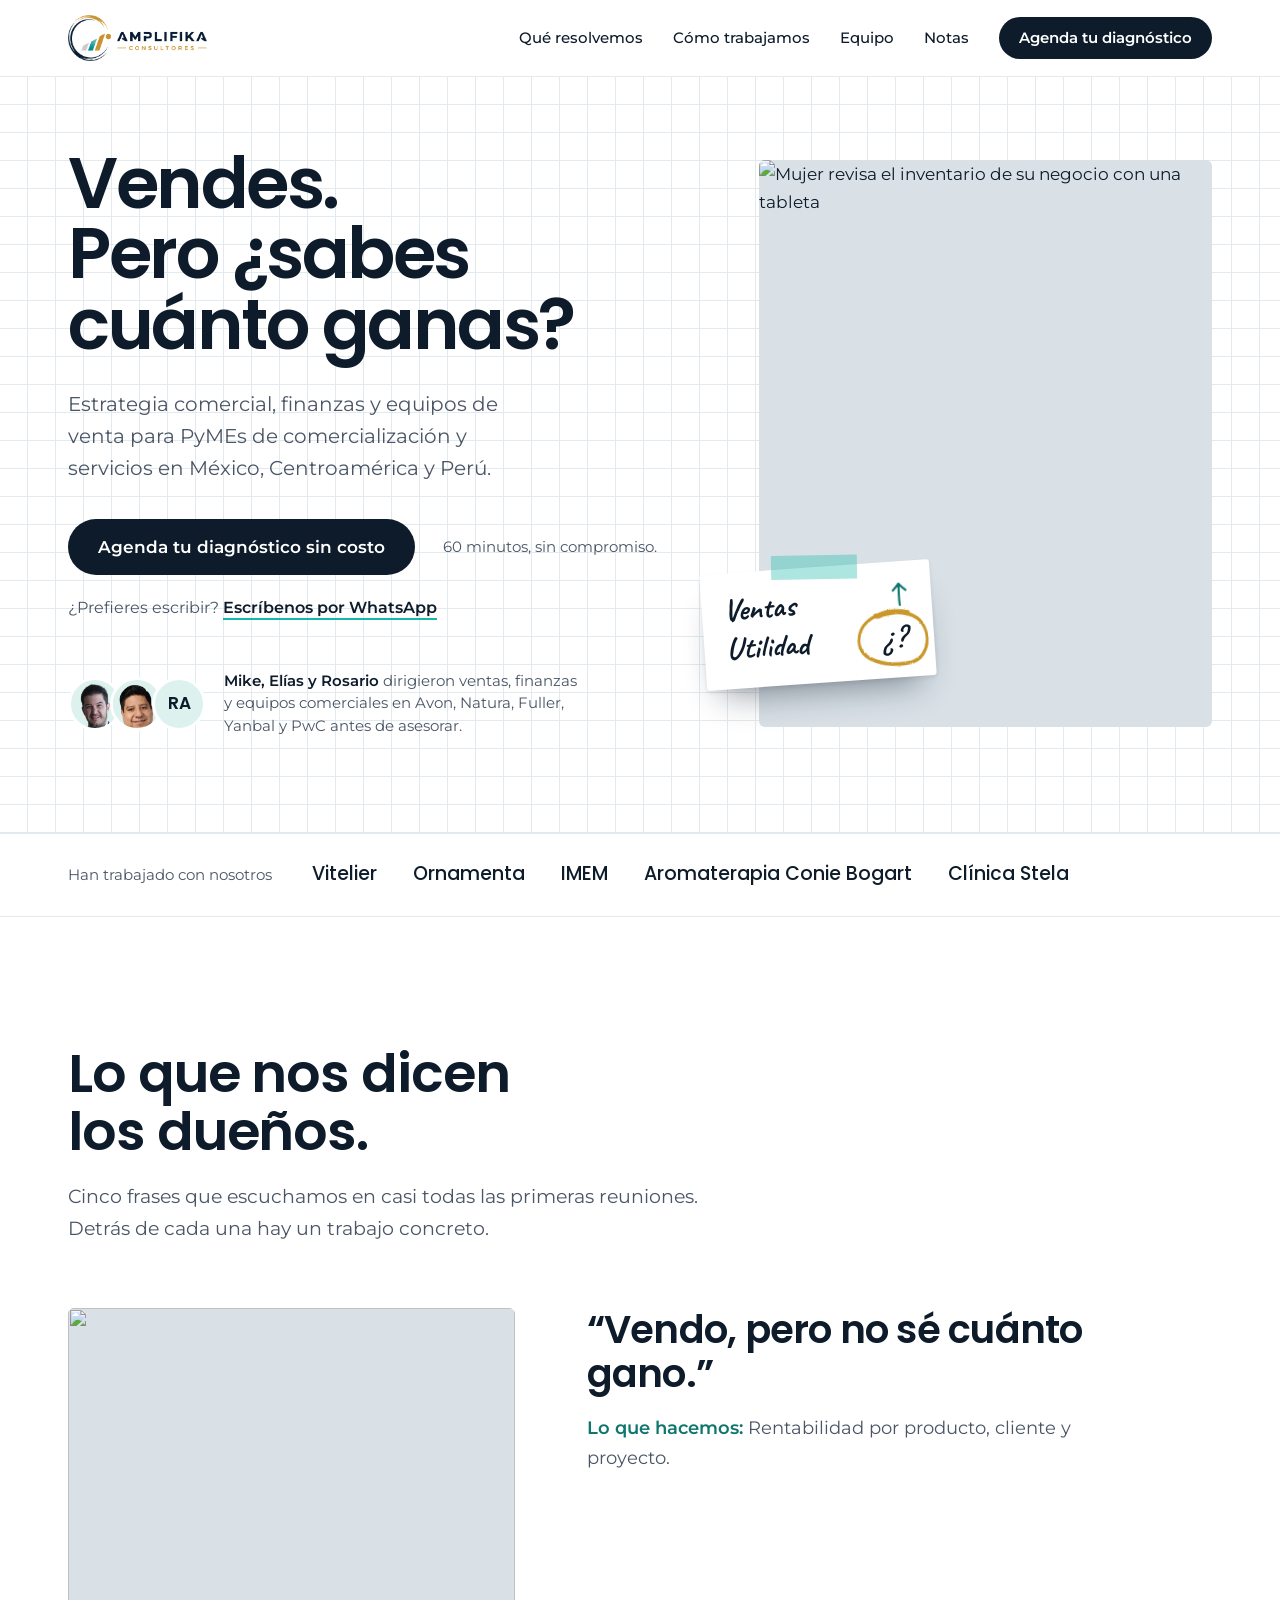
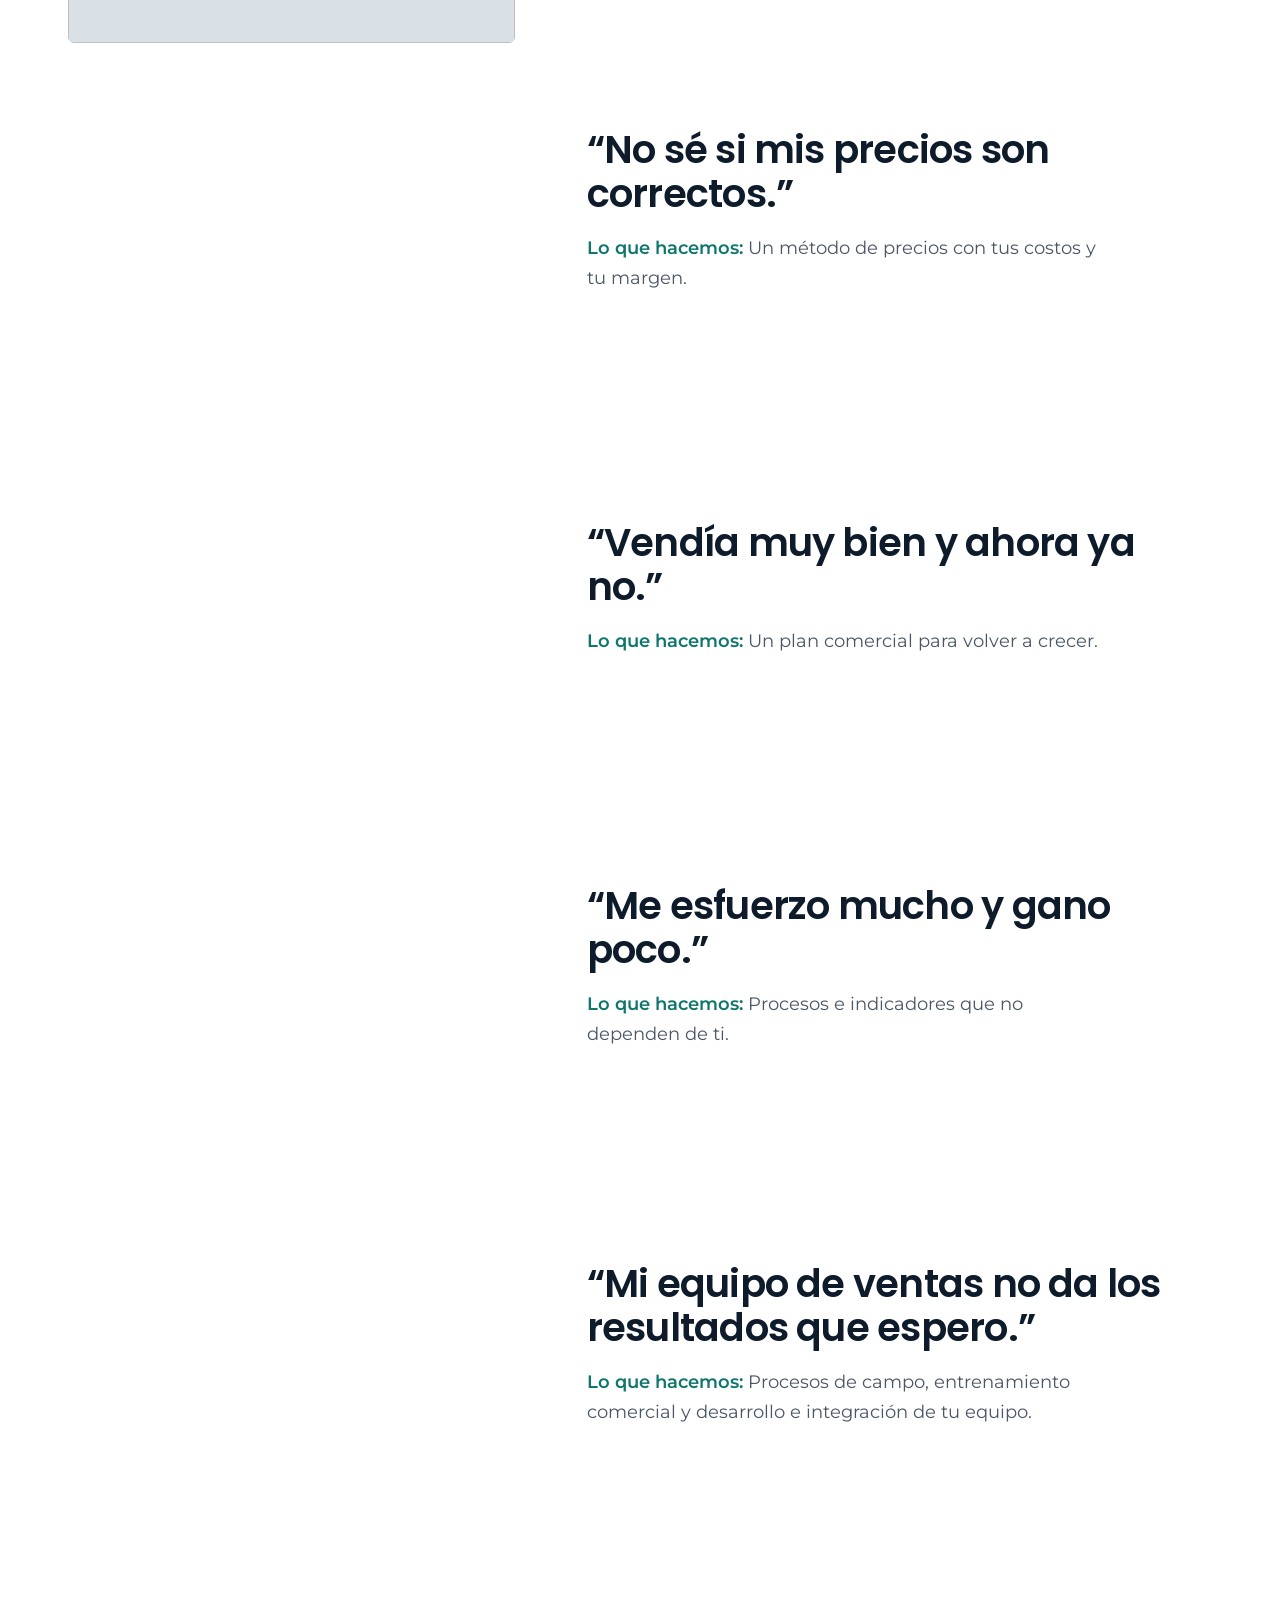
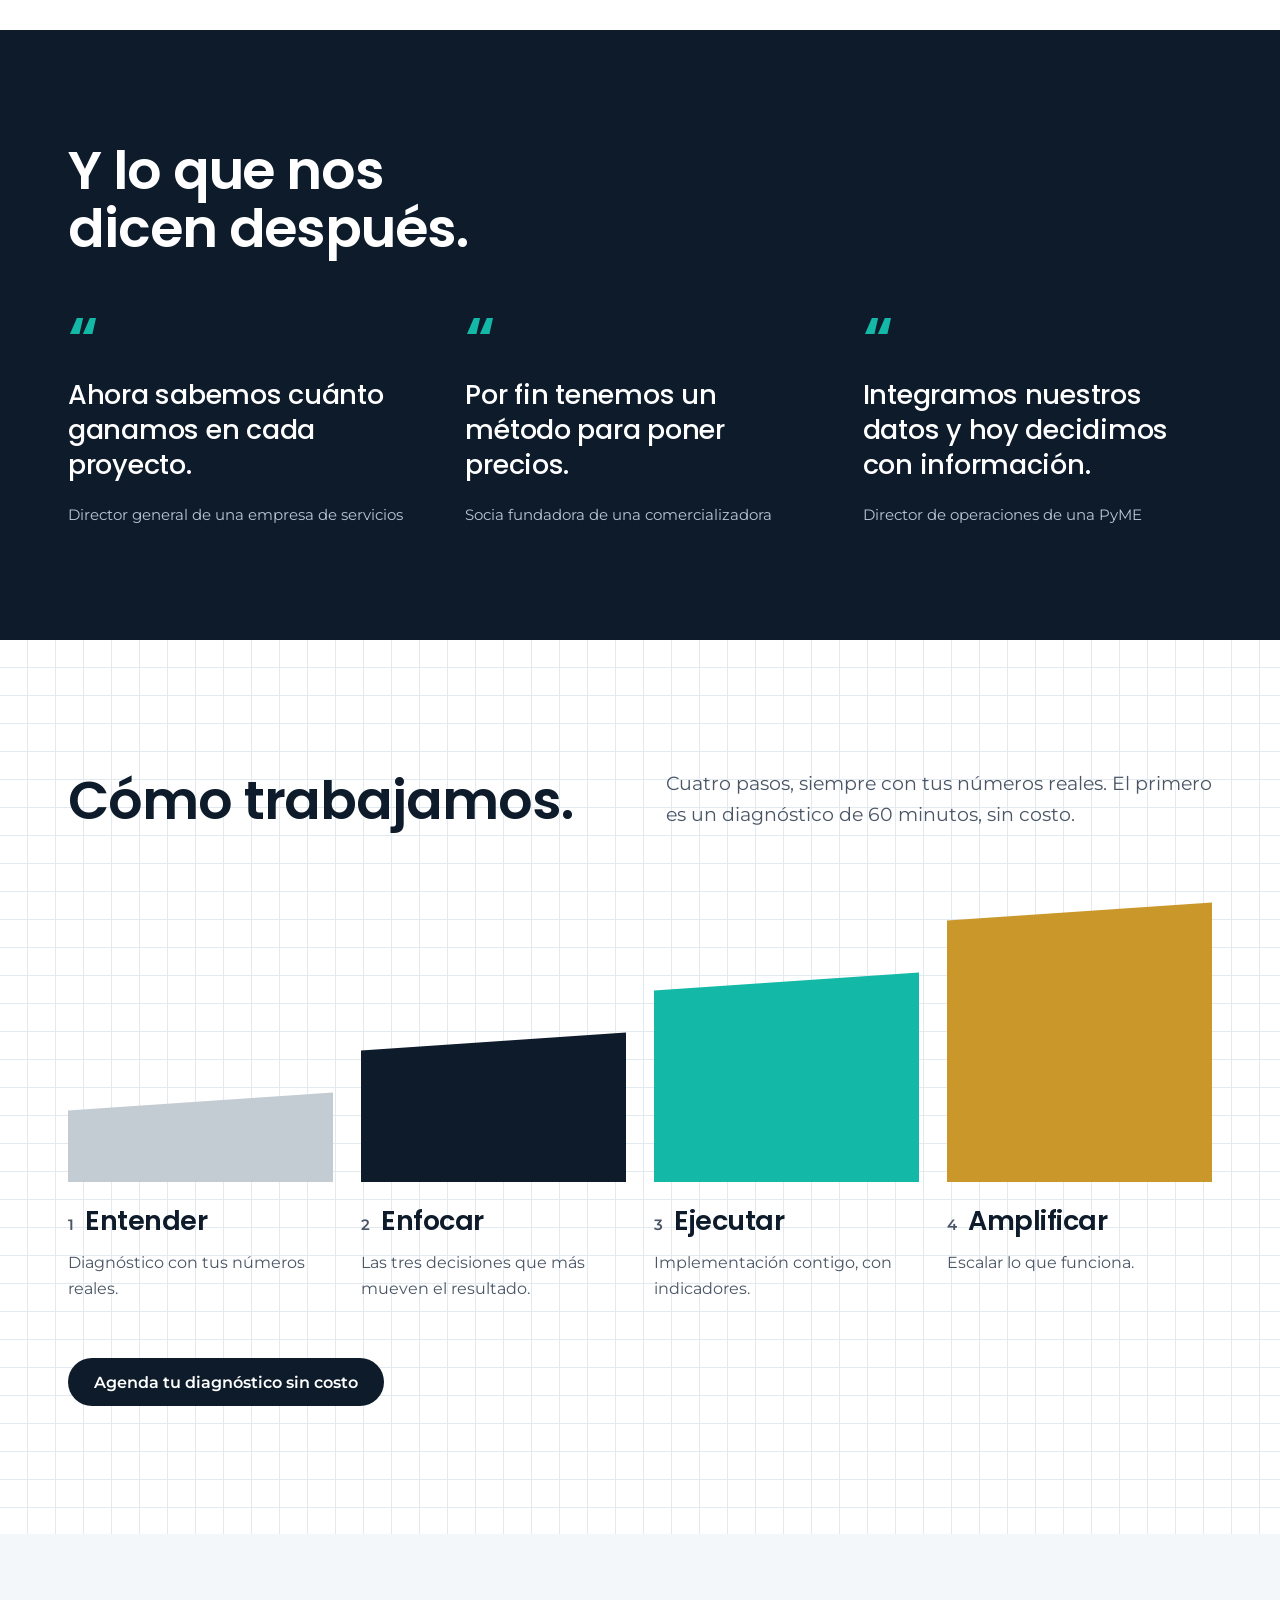
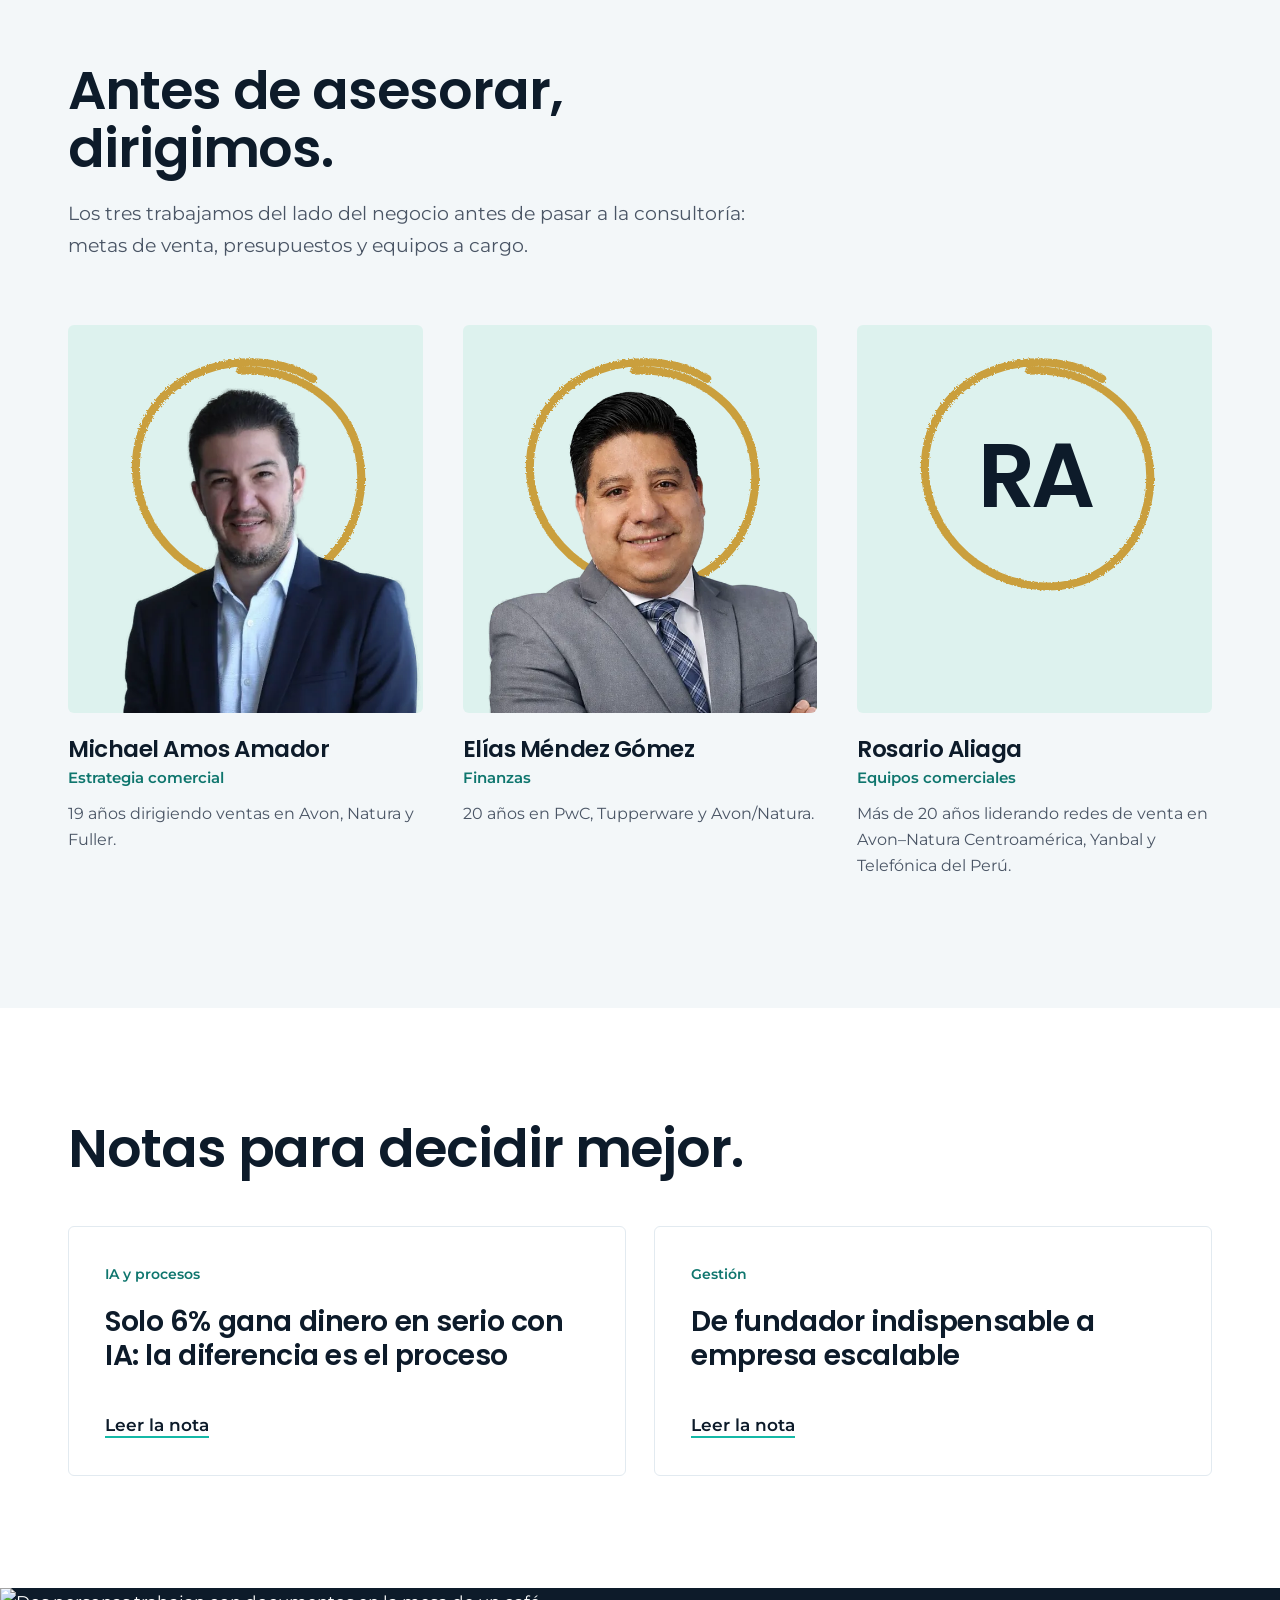
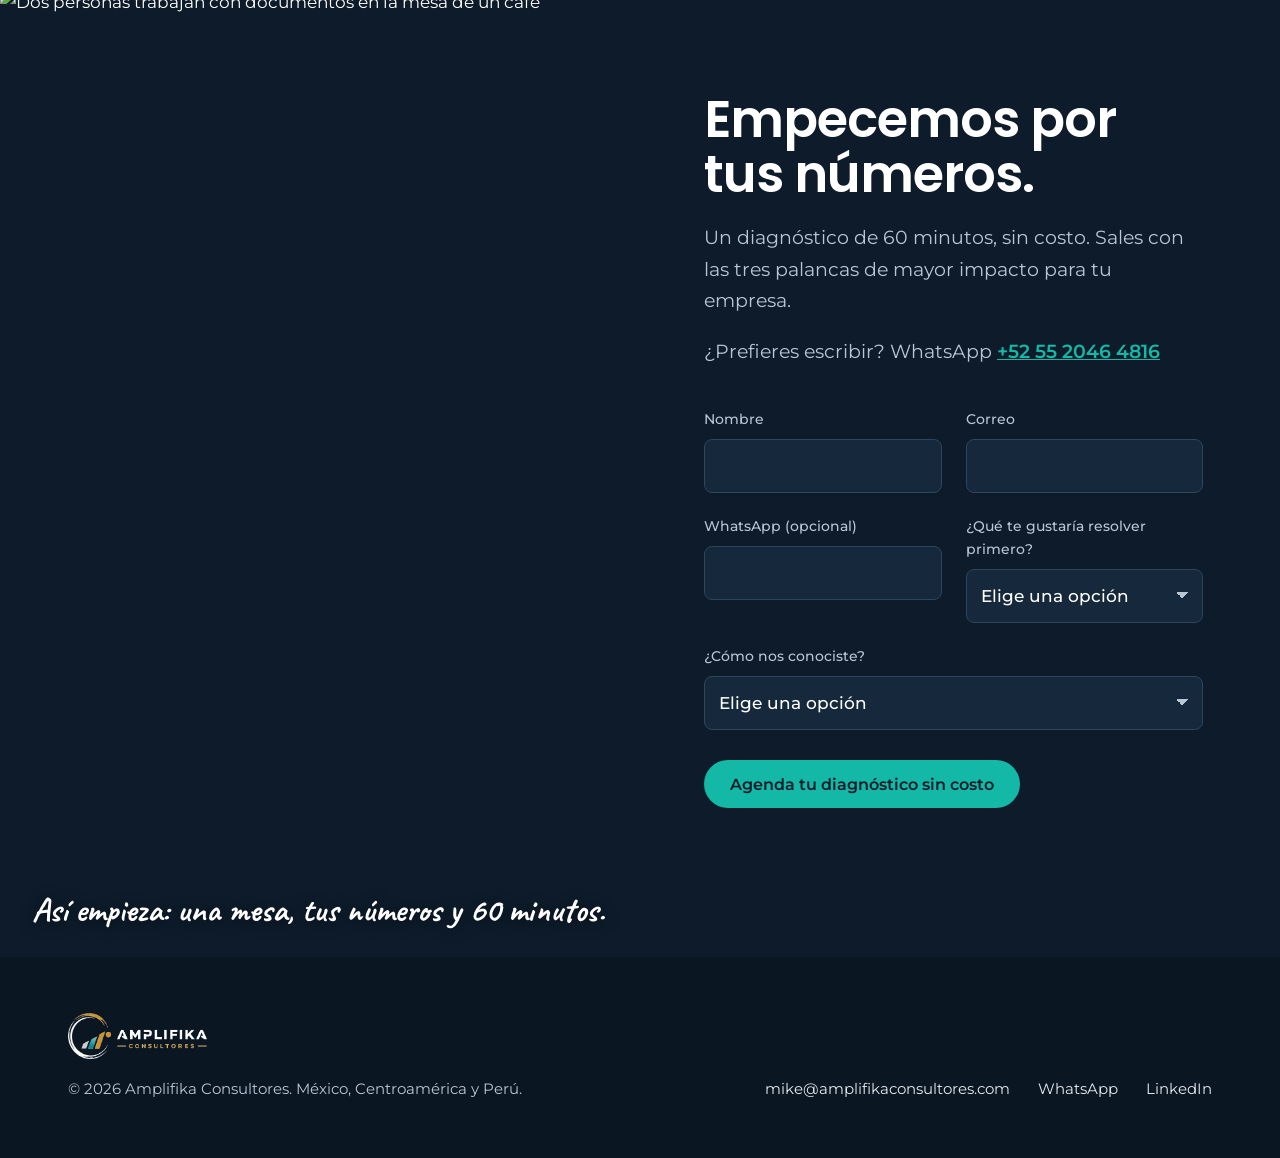
==== commit 06c9174b: "Ajustes de QA: botón del formulario a todo el ancho y fotos del marco en carga diferida Co-Authored-" ====
--- a/index.html
+++ b/index.html
@@ -190,7 +190,7 @@
 <p>Cinco frases que escuchamos en casi todas las primeras reuniones. Detrás de cada una hay un trabajo concreto.</p>
 </div>
 <figure class="marco" aria-hidden="true">
-<img src="https://images.unsplash.com/photo-1772588627327-1eeddcf73c11?auto=format&fit=crop&crop=faces,center&q=70&w=960&h=720" srcset="https://images.unsplash.com/photo-1772588627327-1eeddcf73c11?auto=format&fit=crop&crop=faces,center&q=70&w=640&h=480 640w, https://images.unsplash.com/photo-1772588627327-1eeddcf73c11?auto=format&fit=crop&crop=faces,center&q=70&w=960&h=720 960w, https://images.unsplash.com/photo-1772588627327-1eeddcf73c11?auto=format&fit=crop&crop=faces,center&q=70&w=1280&h=960 1280w" sizes="(min-width:1020px) 40vw, 1px" alt="" width="960" height="720" class="activa" loading="eager" decoding="async">
+<img src="https://images.unsplash.com/photo-1772588627327-1eeddcf73c11?auto=format&fit=crop&crop=faces,center&q=70&w=960&h=720" srcset="https://images.unsplash.com/photo-1772588627327-1eeddcf73c11?auto=format&fit=crop&crop=faces,center&q=70&w=640&h=480 640w, https://images.unsplash.com/photo-1772588627327-1eeddcf73c11?auto=format&fit=crop&crop=faces,center&q=70&w=960&h=720 960w, https://images.unsplash.com/photo-1772588627327-1eeddcf73c11?auto=format&fit=crop&crop=faces,center&q=70&w=1280&h=960 1280w" sizes="(min-width:1020px) 40vw, 1px" alt="" width="960" height="720" class="activa" loading="lazy" decoding="async">
 <img src="https://images.unsplash.com/photo-1648824572347-517357c9c44e?auto=format&fit=crop&crop=faces,center&q=70&w=960&h=720" srcset="https://images.unsplash.com/photo-1648824572347-517357c9c44e?auto=format&fit=crop&crop=faces,center&q=70&w=640&h=480 640w, https://images.unsplash.com/photo-1648824572347-517357c9c44e?auto=format&fit=crop&crop=faces,center&q=70&w=960&h=720 960w, https://images.unsplash.com/photo-1648824572347-517357c9c44e?auto=format&fit=crop&crop=faces,center&q=70&w=1280&h=960 1280w" sizes="(min-width:1020px) 40vw, 1px" alt="" width="960" height="720" loading="lazy" decoding="async">
 <img src="https://images.unsplash.com/photo-1781559818983-c32838ee3d55?auto=format&fit=crop&crop=faces,center&q=70&w=960&h=720" srcset="https://images.unsplash.com/photo-1781559818983-c32838ee3d55?auto=format&fit=crop&crop=faces,center&q=70&w=640&h=480 640w, https://images.unsplash.com/photo-1781559818983-c32838ee3d55?auto=format&fit=crop&crop=faces,center&q=70&w=960&h=720 960w, https://images.unsplash.com/photo-1781559818983-c32838ee3d55?auto=format&fit=crop&crop=faces,center&q=70&w=1280&h=960 1280w" sizes="(min-width:1020px) 40vw, 1px" alt="" width="960" height="720" loading="lazy" decoding="async">
 <img src="https://images.unsplash.com/photo-1770096870529-5847a495a6f7?auto=format&fit=crop&crop=faces,center&q=70&w=960&h=720" srcset="https://images.unsplash.com/photo-1770096870529-5847a495a6f7?auto=format&fit=crop&crop=faces,center&q=70&w=640&h=480 640w, https://images.unsplash.com/photo-1770096870529-5847a495a6f7?auto=format&fit=crop&crop=faces,center&q=70&w=960&h=720 960w, https://images.unsplash.com/photo-1770096870529-5847a495a6f7?auto=format&fit=crop&crop=faces,center&q=70&w=1280&h=960 1280w" sizes="(min-width:1020px) 40vw, 1px" alt="" width="960" height="720" loading="lazy" decoding="async">
--- a/assets/sitio.css
+++ b/assets/sitio.css
@@ -205,7 +205,7 @@
 .formulario input,.formulario select{width:100%;min-width:0;font:inherit;font-size:17px;color:#fff;background:var(--tinta-2);border:1px solid #2E4560;border-radius:8px;padding:12px 14px;min-height:50px}
 .formulario select{appearance:none;background-image:linear-gradient(45deg,transparent 50%,#B9C6D3 50%),linear-gradient(135deg,#B9C6D3 50%,transparent 50%);background-position:calc(100% - 20px) 22px,calc(100% - 14px) 22px;background-size:6px 6px;background-repeat:no-repeat;padding-right:40px}
 .formulario input:focus,.formulario select:focus{outline:none;border-color:var(--turq);box-shadow:0 0 0 3px rgba(20,184,166,.25)}
-.formulario .boton{justify-self:start;margin-top:8px}
+.formulario .boton{grid-column:1/-1;justify-self:start;margin-top:8px}
 .formulario .estado{grid-column:1/-1;min-height:1.5em;font-size:15px;color:var(--sobre-tinta)}
 
 /* ---------- responsivo ---------- */
